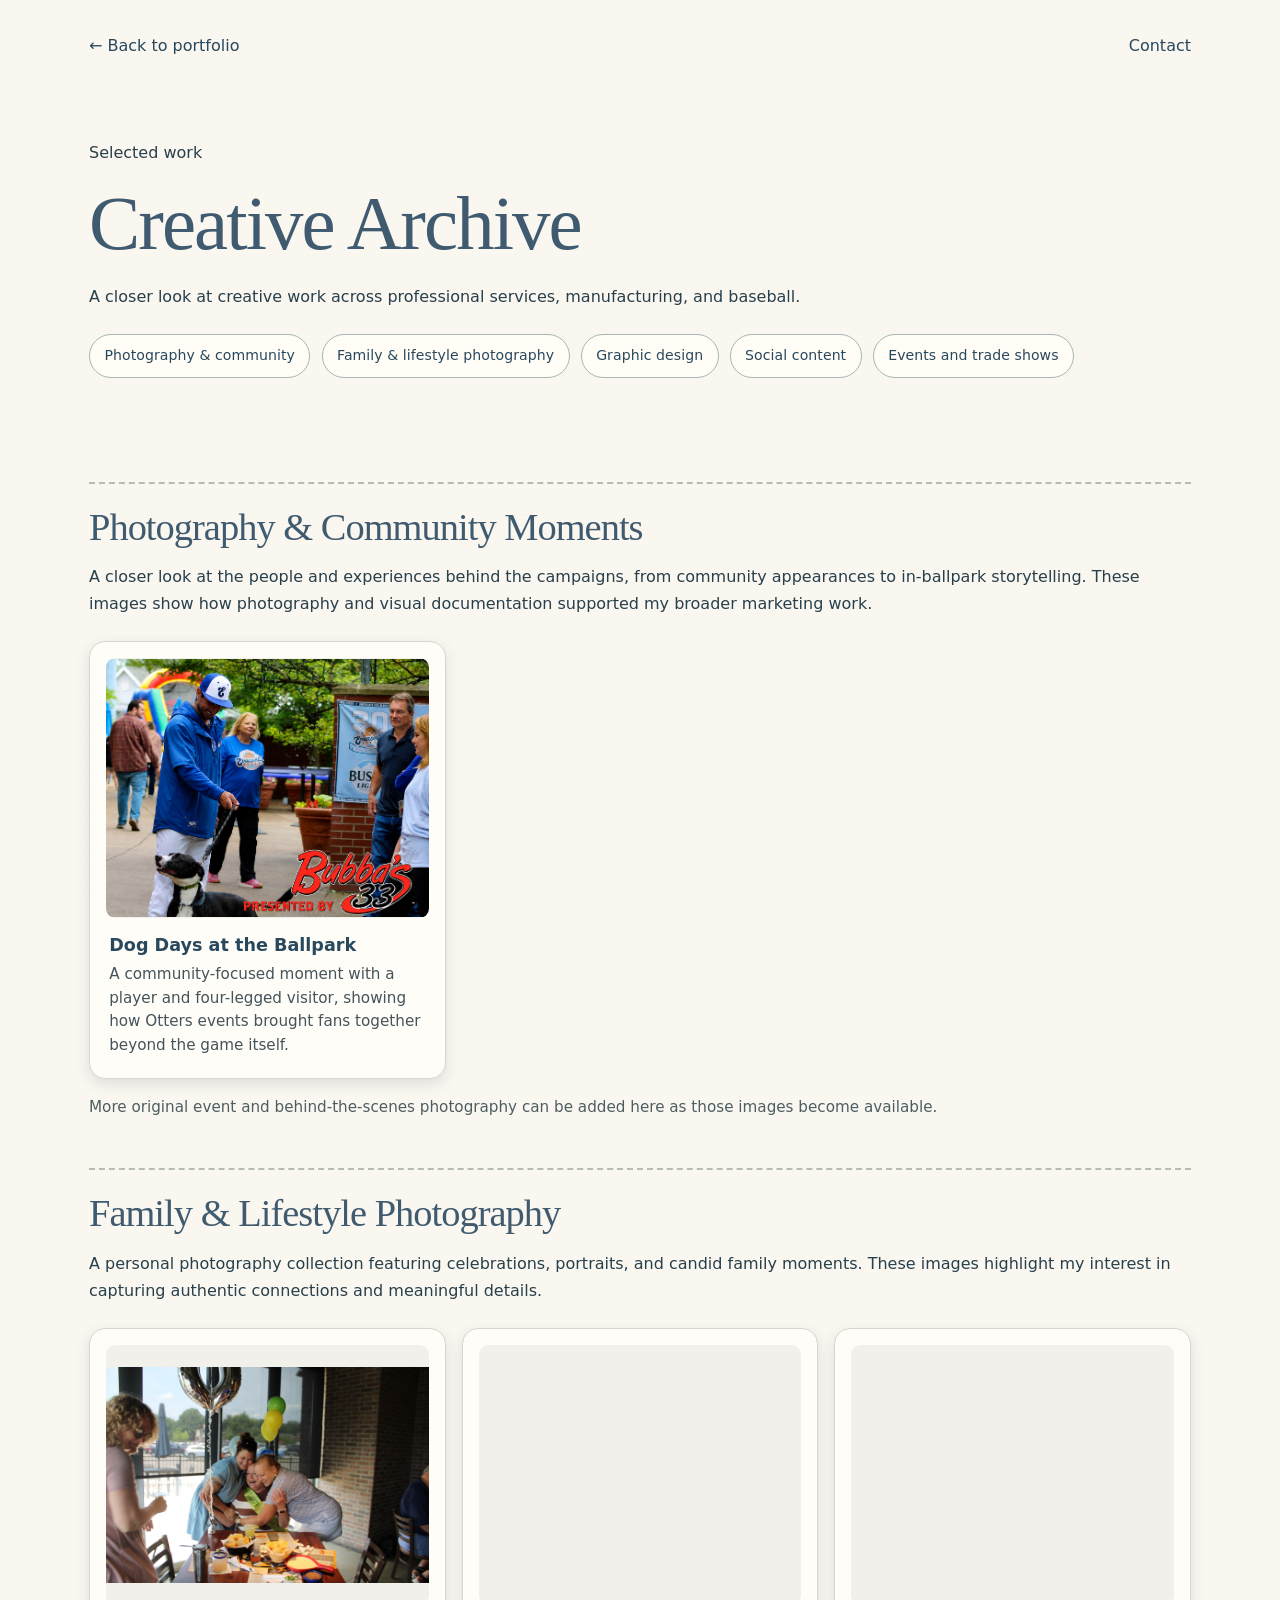
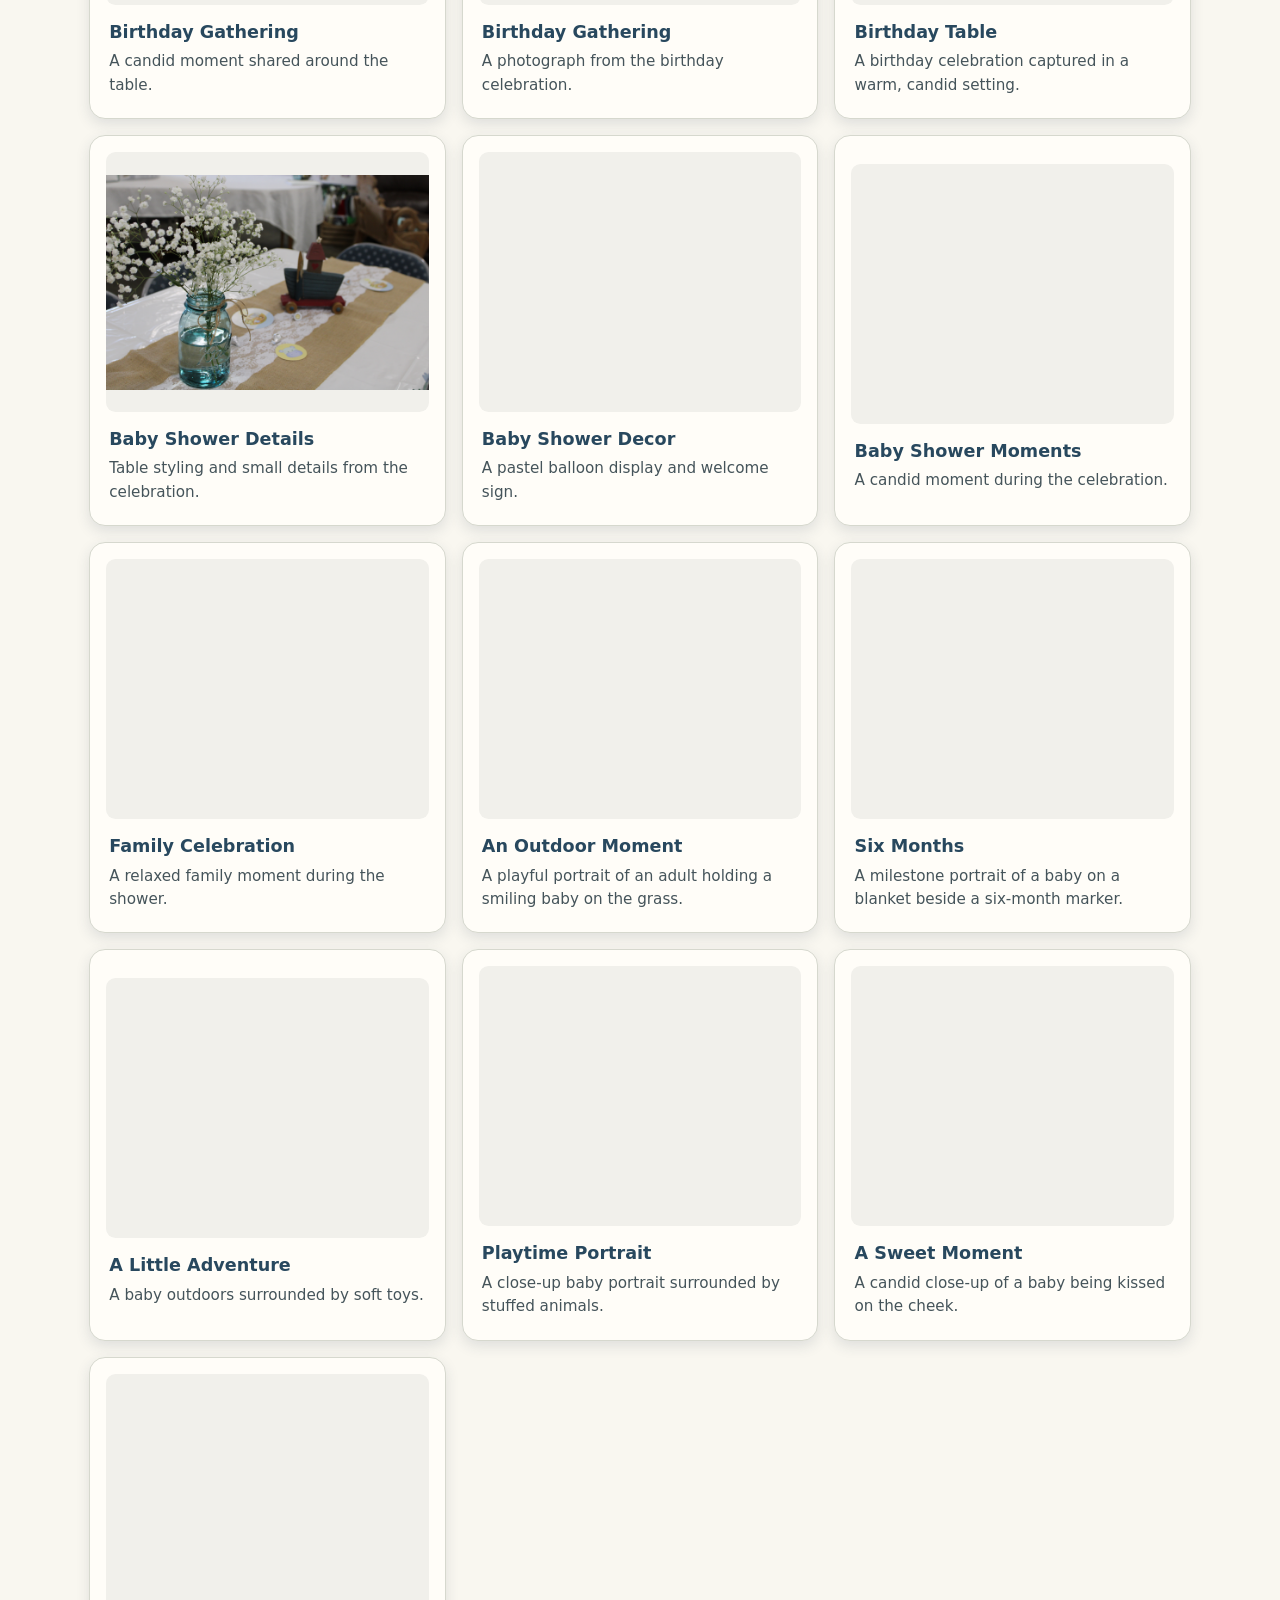
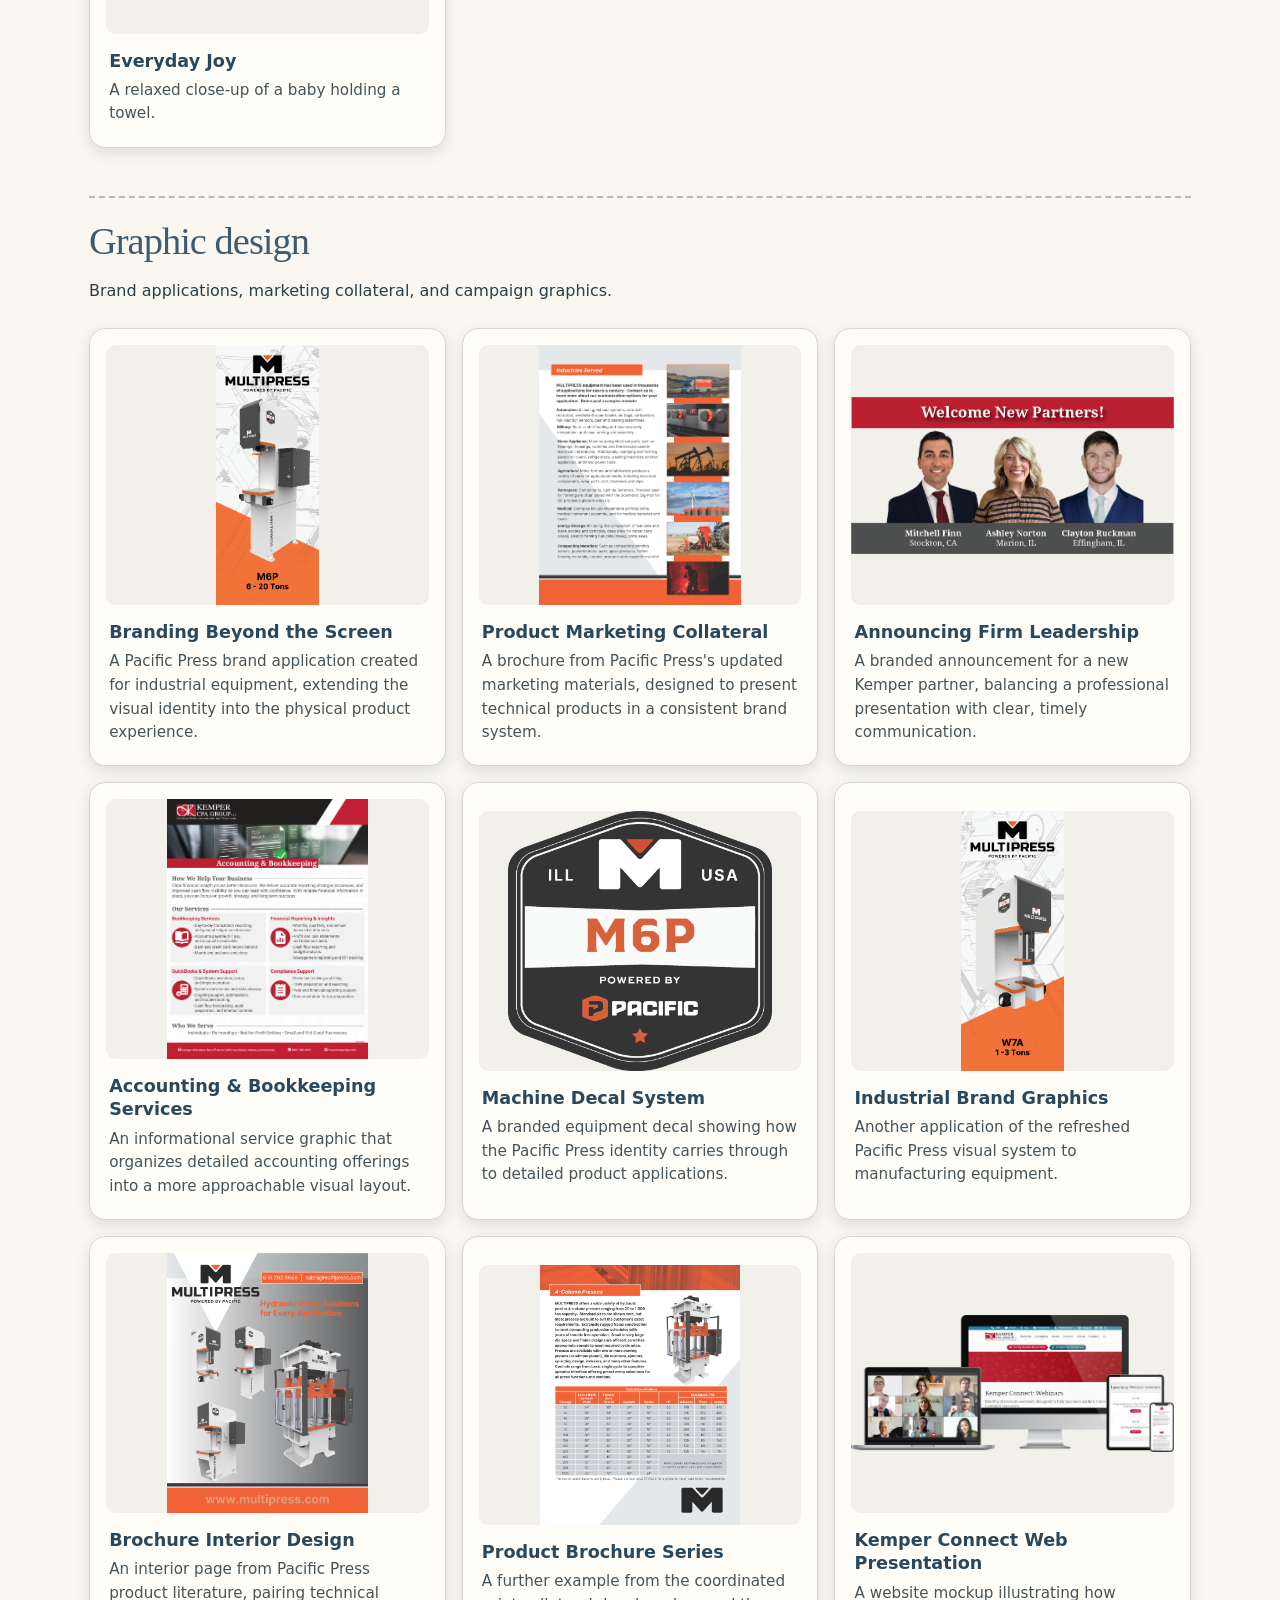
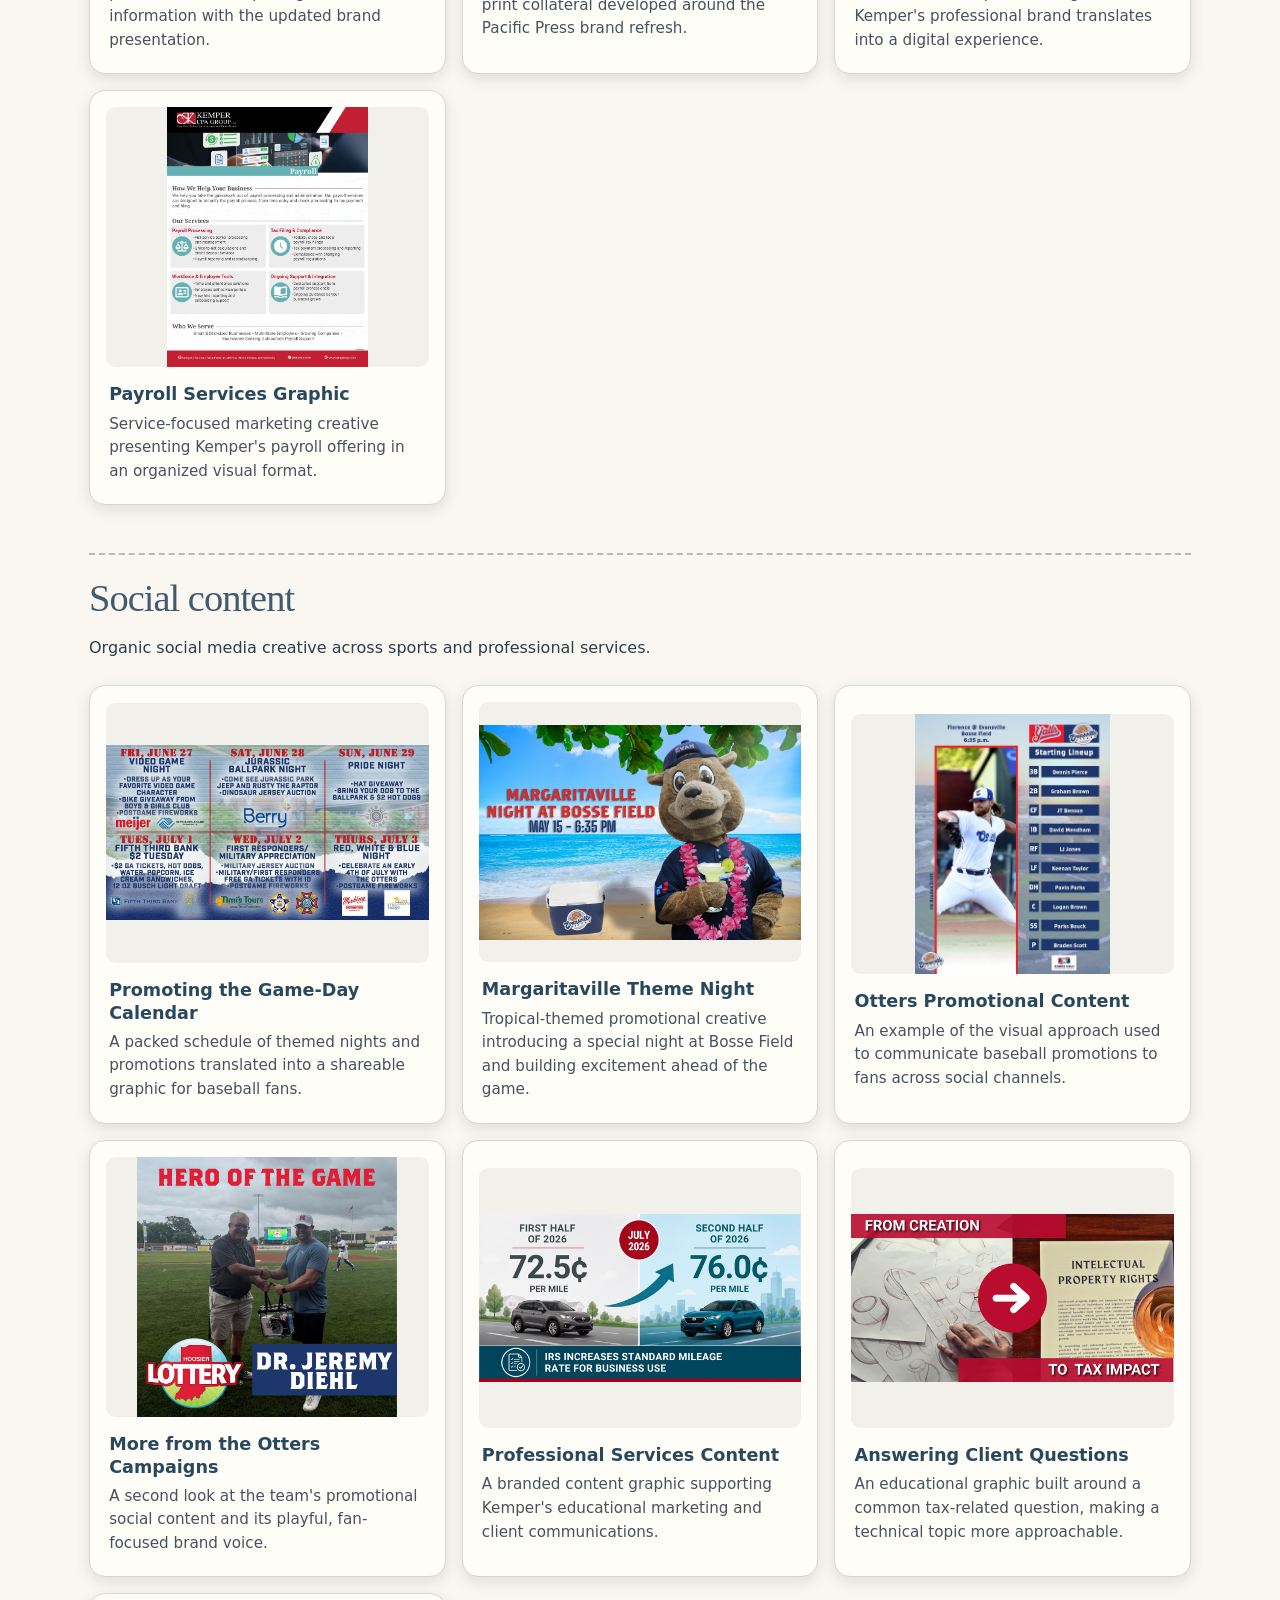
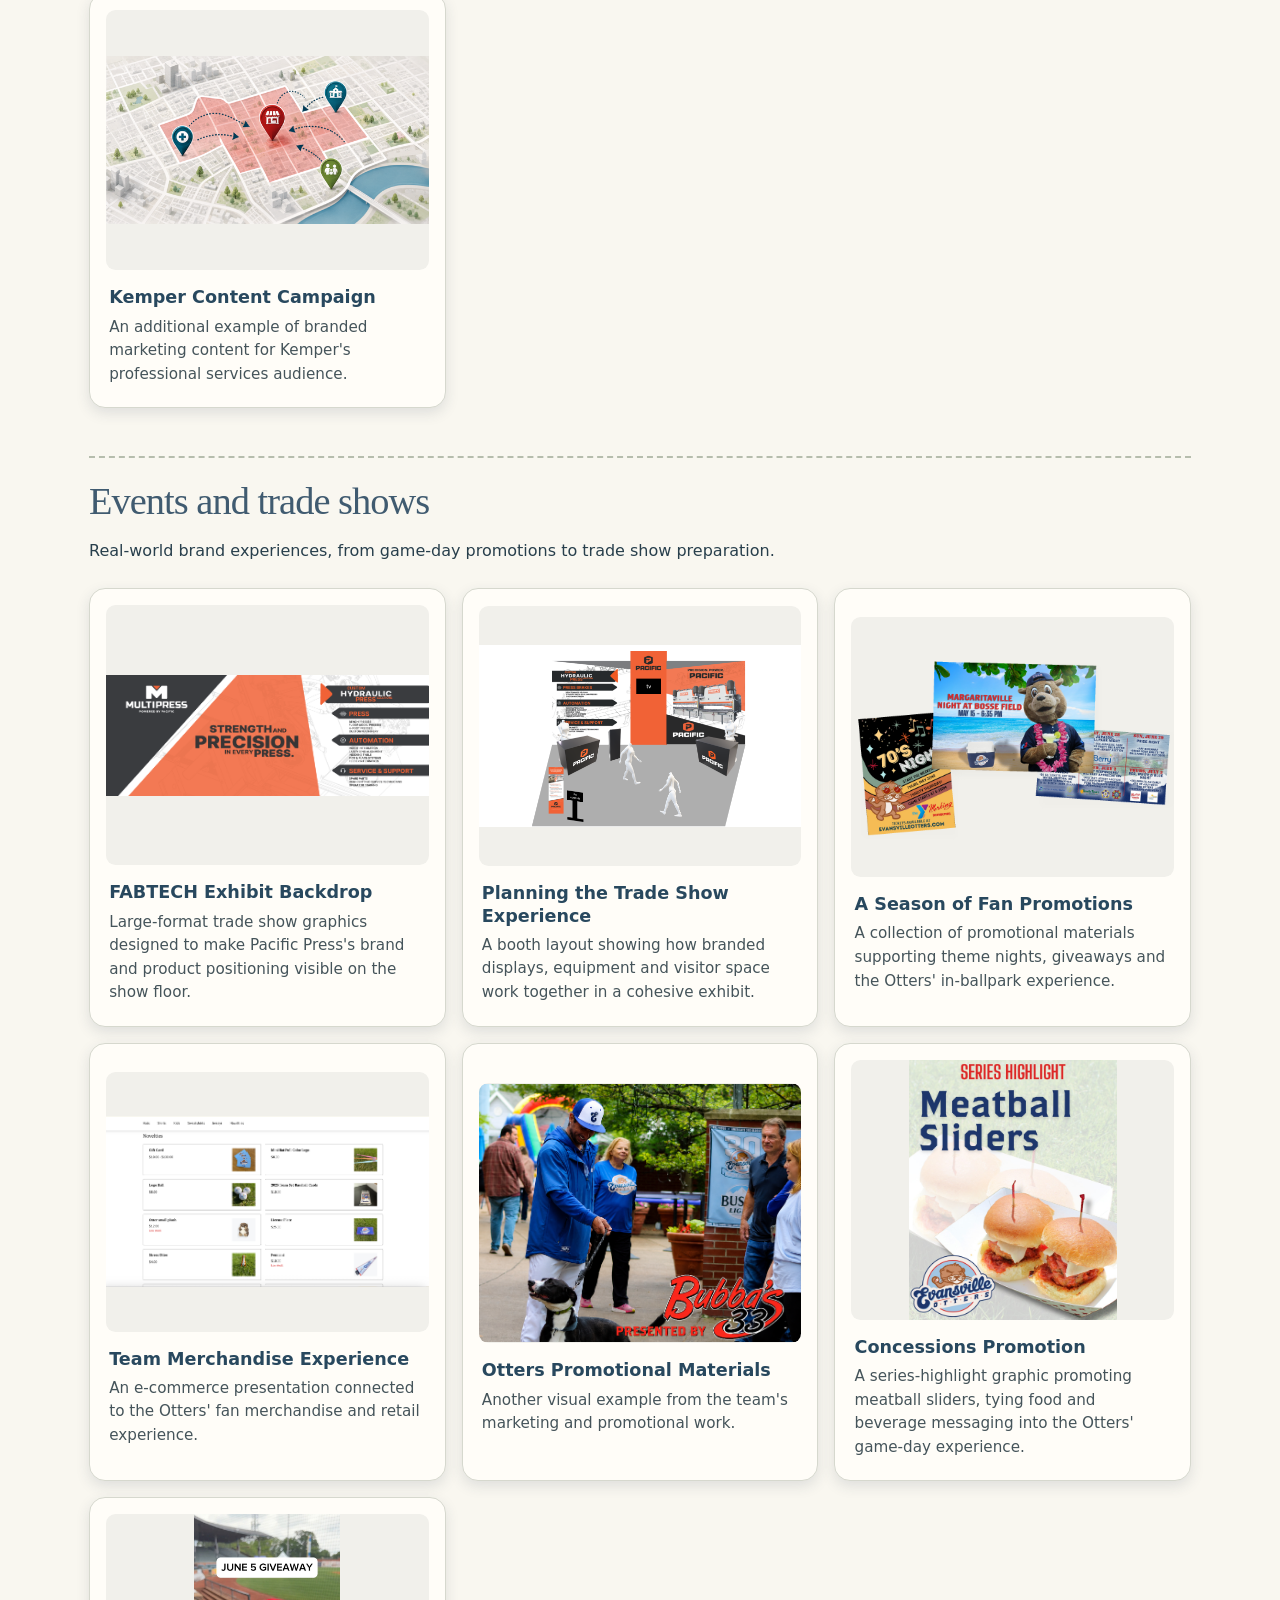
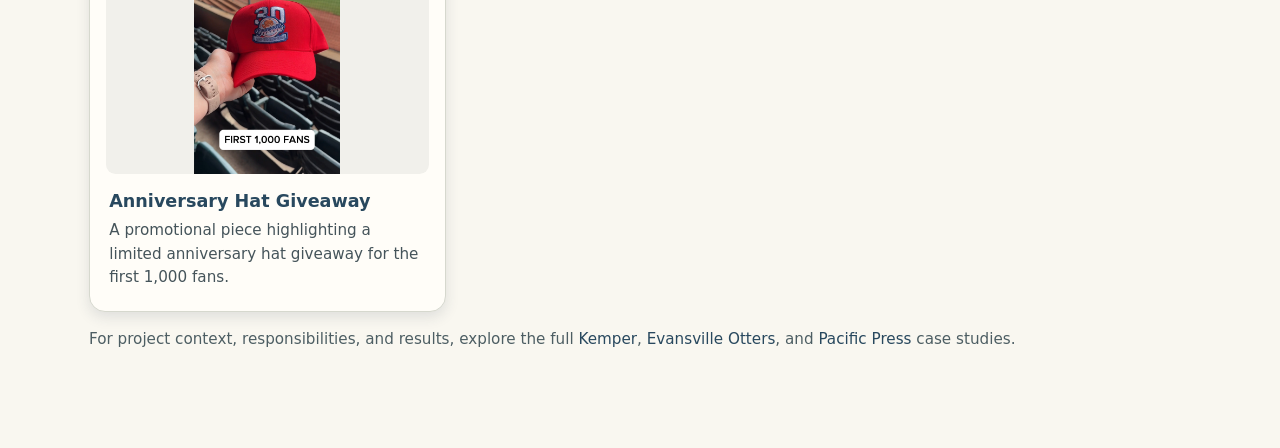
==== creative-archive.html @ 71c77338 "Tailor family gallery captions to visible photo subjects" ====
<!doctype html><html lang="en"><head><meta charset="utf-8"><meta name="viewport" content="width=device-width, initial-scale=1"><title>Creative Archive | Kelsi Raben</title><meta name="description" content="Explore selected photography, graphic design, social media content, and event marketing from Kelsi Raben's portfolio."><meta name="robots" content="index,follow"><link rel="stylesheet" href="styles.css"><link rel="stylesheet" href="quilt-refresh-v3.css"><link rel="stylesheet" href="portfolio-review.css"><style>body{background:#f9f7f0;color:#283f4c}.archive-wrap{max-width:1150px;margin:auto;padding:2rem 1.5rem 5rem}.archive-top{display:flex;justify-content:space-between;align-items:center;gap:1rem;flex-wrap:wrap}.archive-top a,.archive-wrap a{color:#28485e}.archive-intro{padding:4rem 0 2rem}.archive-intro h1{font-size:clamp(2.5rem,6vw,5rem);line-height:1.1}.archive-jump{display:flex;gap:.7rem;flex-wrap:wrap;margin:1.5rem 0}.archive-jump a{padding:.55rem .9rem;border:1px solid #a8b6b4;border-radius:99px;background:#fffdf6}.gallery-section{margin-top:3rem;padding-top:1.5rem;border-top:2px dashed #b6bdad;scroll-margin-top:2rem}.gallery-section h2{font-size:clamp(1.7rem,3vw,2.6rem)}.gallery-grid{display:grid;grid-template-columns:repeat(3,minmax(0,1fr));gap:1rem;margin-top:1.5rem}.gallery-figure{margin:0;padding:.85rem;background:#fff;border:1px solid #d6d8ce;border-radius:1rem;box-shadow:0 5px 14px #243b5320;min-width:0;display:flex;flex-direction:column}.gallery-figure>a{display:block;width:100%;min-width:0}.gallery-figure img{display:block;width:100%;height:260px;object-fit:contain;background:#f1f0eb;border-radius:.6rem}.gallery-figure figcaption{display:block;width:100%;padding:1rem .2rem .3rem;font-size:.95rem;line-height:1.55}.gallery-figure figcaption strong{display:block;font-size:1.1rem;line-height:1.3;margin-bottom:.4rem;color:#28485e}.gallery-figure figcaption span{display:block;color:#45545a}.archive-note{font-size:.95rem;color:#4d5e63}@media(max-width:720px){.gallery-grid{grid-template-columns:1fr}.gallery-figure img{height:auto;max-height:420px}.archive-intro{padding:2.5rem 0 1rem}}</style></head><body><main class="archive-wrap"><div class="archive-top"><a href="index.html#archive">← Back to portfolio</a><a href="index.html#contact">Contact</a></div><header class="archive-intro"><p>Selected work</p><h1>Creative Archive</h1><p>A closer look at creative work across professional services, manufacturing, and baseball.</p><nav class="archive-jump" aria-label="Gallery categories"><a href="#photography">Photography &amp; community</a><a href="#family">Family &amp; lifestyle photography</a><a href="#design">Graphic design</a><a href="#social">Social content</a><a href="#events">Events and trade shows</a></nav></header><section id="photography" class="gallery-section"><h2>Photography &amp; Community Moments</h2><p>A closer look at the people and experiences behind the campaigns, from community appearances to in-ballpark storytelling. These images show how photography and visual documentation supported my broader marketing work.</p><div class="gallery-grid"><figure class="gallery-figure"><a href="assets/otters/55fcd361-c014-4c16-9ee3-3ee65ea74d9e.png" target="_blank" rel="noopener noreferrer" aria-label="Open full image: Dog Days community event"><img src="assets/otters/55fcd361-c014-4c16-9ee3-3ee65ea74d9e.png" alt="Evansville Otters player interacting with a dog during a community event" loading="lazy"></a><figcaption><strong>Dog Days at the Ballpark</strong><span>A community-focused moment with a player and four-legged visitor, showing how Otters events brought fans together beyond the game itself.</span></figcaption></figure></div><p class="archive-note">More original event and behind-the-scenes photography can be added here as those images become available.</p></section><section id="family" class="gallery-section"><h2>Family &amp; Lifestyle Photography</h2><p>A personal photography collection featuring celebrations, portraits, and candid family moments. These images highlight my interest in capturing authentic connections and meaningful details.</p><div class="gallery-grid"><figure class="gallery-figure"><a href="assets/family-photography/IMG_7855.JPG" target="_blank" rel="noopener noreferrer" aria-label="Open full image: Birthday Gathering"><img src="assets/family-photography/IMG_7855.JPG" alt="Birthday Gathering" loading="lazy" decoding="async"></a><figcaption><strong>Birthday Gathering</strong><span>A candid moment shared around the table.</span></figcaption></figure><figure class="gallery-figure"><a href="assets/family-photography/IMG_7890.JPG" target="_blank" rel="noopener noreferrer" aria-label="Open full image: Birthday Gathering"><img src="assets/family-photography/IMG_7890.JPG" alt="Birthday Gathering" loading="lazy" decoding="async"></a><figcaption><strong>Birthday Gathering</strong><span>A photograph from the birthday celebration.</span></figcaption></figure><figure class="gallery-figure"><a href="assets/family-photography/IMG_7902.JPG" target="_blank" rel="noopener noreferrer" aria-label="Open full image: Birthday Table"><img src="assets/family-photography/IMG_7902.JPG" alt="Birthday Table" loading="lazy" decoding="async"></a><figcaption><strong>Birthday Table</strong><span>A birthday celebration captured in a warm, candid setting.</span></figcaption></figure><figure class="gallery-figure"><a href="assets/family-photography/IMG_7445.JPG" target="_blank" rel="noopener noreferrer" aria-label="Open full image: Baby Shower Details"><img src="assets/family-photography/IMG_7445.JPG" alt="Baby Shower Details" loading="lazy" decoding="async"></a><figcaption><strong>Baby Shower Details</strong><span>Table styling and small details from the celebration.</span></figcaption></figure><figure class="gallery-figure"><a href="assets/family-photography/IMG_7452.JPG" target="_blank" rel="noopener noreferrer" aria-label="Open full image: Baby Shower Decor"><img src="assets/family-photography/IMG_7452.JPG" alt="Baby Shower Decor" loading="lazy" decoding="async"></a><figcaption><strong>Baby Shower Decor</strong><span>A pastel balloon display and welcome sign.</span></figcaption></figure><figure class="gallery-figure"><a href="assets/family-photography/IMG_7595.JPG" target="_blank" rel="noopener noreferrer" aria-label="Open full image: Baby Shower Moments"><img src="assets/family-photography/IMG_7595.JPG" alt="Baby Shower Moments" loading="lazy" decoding="async"></a><figcaption><strong>Baby Shower Moments</strong><span>A candid moment during the celebration.</span></figcaption></figure><figure class="gallery-figure"><a href="assets/family-photography/IMG_7606.JPG" target="_blank" rel="noopener noreferrer" aria-label="Open full image: Family Celebration"><img src="assets/family-photography/IMG_7606.JPG" alt="Family Celebration" loading="lazy" decoding="async"></a><figcaption><strong>Family Celebration</strong><span>A relaxed family moment during the shower.</span></figcaption></figure><figure class="gallery-figure"><a href="assets/family-photography/IMG_8005.JPG" target="_blank" rel="noopener noreferrer" aria-label="Open full image: An Outdoor Moment"><img src="assets/family-photography/IMG_8005.JPG" alt="An Outdoor Moment" loading="lazy" decoding="async"></a><figcaption><strong>An Outdoor Moment</strong><span>A playful portrait of an adult holding a smiling baby on the grass.</span></figcaption></figure><figure class="gallery-figure"><a href="assets/family-photography/IMG_8019.JPG" target="_blank" rel="noopener noreferrer" aria-label="Open full image: Six Months"><img src="assets/family-photography/IMG_8019.JPG" alt="Six Months" loading="lazy" decoding="async"></a><figcaption><strong>Six Months</strong><span>A milestone portrait of a baby on a blanket beside a six-month marker.</span></figcaption></figure><figure class="gallery-figure"><a href="assets/family-photography/IMG_8142.JPG" target="_blank" rel="noopener noreferrer" aria-label="Open full image: A Little Adventure"><img src="assets/family-photography/IMG_8142.JPG" alt="A Little Adventure" loading="lazy" decoding="async"></a><figcaption><strong>A Little Adventure</strong><span>A baby outdoors surrounded by soft toys.</span></figcaption></figure><figure class="gallery-figure"><a href="assets/family-photography/IMG_8174.JPG" target="_blank" rel="noopener noreferrer" aria-label="Open full image: Playtime Portrait"><img src="assets/family-photography/IMG_8174.JPG" alt="Playtime Portrait" loading="lazy" decoding="async"></a><figcaption><strong>Playtime Portrait</strong><span>A close-up baby portrait surrounded by stuffed animals.</span></figcaption></figure><figure class="gallery-figure"><a href="assets/family-photography/IMG_8229.JPG" target="_blank" rel="noopener noreferrer" aria-label="Open full image: A Sweet Moment"><img src="assets/family-photography/IMG_8229.JPG" alt="A Sweet Moment" loading="lazy" decoding="async"></a><figcaption><strong>A Sweet Moment</strong><span>A candid close-up of a baby being kissed on the cheek.</span></figcaption></figure><figure class="gallery-figure"><a href="assets/family-photography/IMG_8427.JPG" target="_blank" rel="noopener noreferrer" aria-label="Open full image: Everyday Joy"><img src="assets/family-photography/IMG_8427.JPG" alt="Everyday Joy" loading="lazy" decoding="async"></a><figcaption><strong>Everyday Joy</strong><span>A relaxed close-up of a baby holding a towel.</span></figcaption></figure></div></section><section id="design" class="gallery-section"><h2>Graphic design</h2><p>Brand applications, marketing collateral, and campaign graphics.</p><div class="gallery-grid"><figure class="gallery-figure"><a href="assets/pacific-press/machine-graphics-1.png" target="_blank" rel="noopener noreferrer" aria-label="Open full image: Pacific Press machine branding"><img src="assets/pacific-press/machine-graphics-1.png" alt="Pacific Press machine branding" loading="lazy"></a><figcaption><strong>Branding Beyond the Screen</strong><span>A Pacific Press brand application created for industrial equipment, extending the visual identity into the physical product experience.</span></figcaption></figure><figure class="gallery-figure"><a href="assets/pacific-press/brochure-1.png" target="_blank" rel="noopener noreferrer" aria-label="Open full image: Pacific Press brochure design"><img src="assets/pacific-press/brochure-1.png" alt="Pacific Press brochure design" loading="lazy"></a><figcaption><strong>Product Marketing Collateral</strong><span>A brochure from Pacific Press's updated marketing materials, designed to present technical products in a consistent brand system.</span></figcaption></figure><figure class="gallery-figure"><a href="assets/kemper/New%20Partner%20Graphic%206-2026.png" target="_blank" rel="noopener noreferrer" aria-label="Open full image: Kemper partner announcement graphic"><img src="assets/kemper/New Partner Graphic 6-2026.png" alt="Kemper partner announcement graphic" loading="lazy"></a><figcaption><strong>Announcing Firm Leadership</strong><span>A branded announcement for a new Kemper partner, balancing a professional presentation with clear, timely communication.</span></figcaption></figure><figure class="gallery-figure"><a href="assets/kemper/Accounting%20&%20Bookkeeping%20-%20V001SS0426.png" target="_blank" rel="noopener noreferrer" aria-label="Open full image: Kemper accounting and bookkeeping infographic"><img src="assets/kemper/Accounting &amp; Bookkeeping - V001SS0426.png" alt="Kemper accounting and bookkeeping infographic" loading="lazy"></a><figcaption><strong>Accounting & Bookkeeping Services</strong><span>An informational service graphic that organizes detailed accounting offerings into a more approachable visual layout.</span></figcaption></figure><figure class="gallery-figure"><a href="assets/pacific-press/m6p-decal.png" target="_blank" rel="noopener noreferrer" aria-label="Open full image: Machine Decal System"><img src="assets/pacific-press/m6p-decal.png" alt="Machine Decal System" loading="lazy"></a><figcaption><strong>Machine Decal System</strong><span>A branded equipment decal showing how the Pacific Press identity carries through to detailed product applications.</span></figcaption></figure><figure class="gallery-figure"><a href="assets/pacific-press/machine-graphics-3.png" target="_blank" rel="noopener noreferrer" aria-label="Open full image: Industrial Brand Graphics"><img src="assets/pacific-press/machine-graphics-3.png" alt="Industrial Brand Graphics" loading="lazy"></a><figcaption><strong>Industrial Brand Graphics</strong><span>Another application of the refreshed Pacific Press visual system to manufacturing equipment.</span></figcaption></figure><figure class="gallery-figure"><a href="assets/pacific-press/brochure-3.png" target="_blank" rel="noopener noreferrer" aria-label="Open full image: Brochure Interior Design"><img src="assets/pacific-press/brochure-3.png" alt="Brochure Interior Design" loading="lazy"></a><figcaption><strong>Brochure Interior Design</strong><span>An interior page from Pacific Press product literature, pairing technical information with the updated brand presentation.</span></figcaption></figure><figure class="gallery-figure"><a href="assets/pacific-press/brochure-6.png" target="_blank" rel="noopener noreferrer" aria-label="Open full image: Product Brochure Series"><img src="assets/pacific-press/brochure-6.png" alt="Product Brochure Series" loading="lazy"></a><figcaption><strong>Product Brochure Series</strong><span>A further example from the coordinated print collateral developed around the Pacific Press brand refresh.</span></figcaption></figure><figure class="gallery-figure"><a href="assets/kemper/Kemper%20Connect%20-website-mockup.png" target="_blank" rel="noopener noreferrer" aria-label="Open full image: Kemper Connect Web Presentation"><img src="assets/kemper/Kemper Connect -website-mockup.png" alt="Kemper Connect Web Presentation" loading="lazy"></a><figcaption><strong>Kemper Connect Web Presentation</strong><span>A website mockup illustrating how Kemper's professional brand translates into a digital experience.</span></figcaption></figure><figure class="gallery-figure"><a href="assets/kemper/Payroll%20-%20V006SS0426.png" target="_blank" rel="noopener noreferrer" aria-label="Open full image: Payroll Services Graphic"><img src="assets/kemper/Payroll - V006SS0426.png" alt="Payroll Services Graphic" loading="lazy"></a><figcaption><strong>Payroll Services Graphic</strong><span>Service-focused marketing creative presenting Kemper's payroll offering in an organized visual format.</span></figcaption></figure></div></section><section id="social" class="gallery-section"><h2>Social content</h2><p>Organic social media creative across sports and professional services.</p><div class="gallery-grid"><figure class="gallery-figure"><a href="assets/otters/Evansville%20Otters%20-%20Social%20Post%202.jpg" target="_blank" rel="noopener noreferrer" aria-label="Open full image: Evansville Otters social media post"><img src="assets/otters/Evansville Otters - Social Post 2.jpg" alt="Evansville Otters social media post" loading="lazy"></a><figcaption><strong>Promoting the Game-Day Calendar</strong><span>A packed schedule of themed nights and promotions translated into a shareable graphic for baseball fans.</span></figcaption></figure><figure class="gallery-figure"><a href="assets/otters/Evansville%20Otters%20-%20Social%20Post%205.jpg" target="_blank" rel="noopener noreferrer" aria-label="Open full image: Evansville Otters social media creative"><img src="assets/otters/Evansville Otters - Social Post 5.jpg" alt="Evansville Otters social media creative" loading="lazy"></a><figcaption><strong>Margaritaville Theme Night</strong><span>Tropical-themed promotional creative introducing a special night at Bosse Field and building excitement ahead of the game.</span></figcaption></figure><figure class="gallery-figure"><a href="assets/otters/Evansville%20Otters%20-%20Social%20Post%201.jpg" target="_blank" rel="noopener noreferrer" aria-label="Open full image: Otters Promotional Content"><img src="assets/otters/Evansville Otters - Social Post 1.jpg" alt="Otters Promotional Content" loading="lazy"></a><figcaption><strong>Otters Promotional Content</strong><span>An example of the visual approach used to communicate baseball promotions to fans across social channels.</span></figcaption></figure><figure class="gallery-figure"><a href="assets/otters/Evansville%20Otters%20-%20Social%20Post%203.jpg" target="_blank" rel="noopener noreferrer" aria-label="Open full image: More from the Otters Campaigns"><img src="assets/otters/Evansville Otters - Social Post 3.jpg" alt="More from the Otters Campaigns" loading="lazy"></a><figcaption><strong>More from the Otters Campaigns</strong><span>A second look at the team's promotional social content and its playful, fan-focused brand voice.</span></figcaption></figure><figure class="gallery-figure"><a href="assets/kemper/Blog%207-28-2026.png" target="_blank" rel="noopener noreferrer" aria-label="Open full image: Professional Services Content"><img src="assets/kemper/Blog 7-28-2026.png" alt="Professional Services Content" loading="lazy"></a><figcaption><strong>Professional Services Content</strong><span>A branded content graphic supporting Kemper's educational marketing and client communications.</span></figcaption></figure><figure class="gallery-figure"><a href="assets/kemper/Did%20you%20receive%20a%20letter%20from%20the%20IRS%20(3).png" target="_blank" rel="noopener noreferrer" aria-label="Open full image: Answering Client Questions"><img src="assets/kemper/Did you receive a letter from the IRS (3).png" alt="Answering Client Questions" loading="lazy"></a><figcaption><strong>Answering Client Questions</strong><span>An educational graphic built around a common tax-related question, making a technical topic more approachable.</span></figcaption></figure><figure class="gallery-figure"><a href="assets/kemper/8-11-2026.png" target="_blank" rel="noopener noreferrer" aria-label="Open full image: Kemper Content Campaign"><img src="assets/kemper/8-11-2026.png" alt="Kemper Content Campaign" loading="lazy"></a><figcaption><strong>Kemper Content Campaign</strong><span>An additional example of branded marketing content for Kemper's professional services audience.</span></figcaption></figure></div></section><section id="events" class="gallery-section"><h2>Events and trade shows</h2><p>Real-world brand experiences, from game-day promotions to trade show preparation.</p><div class="gallery-grid"><figure class="gallery-figure"><a href="assets/pacific-press/fabtech-backdrop.png" target="_blank" rel="noopener noreferrer" aria-label="Open full image: Pacific Press FABTECH backdrop"><img src="assets/pacific-press/fabtech-backdrop.png" alt="Pacific Press FABTECH backdrop" loading="lazy"></a><figcaption><strong>FABTECH Exhibit Backdrop</strong><span>Large-format trade show graphics designed to make Pacific Press's brand and product positioning visible on the show floor.</span></figcaption></figure><figure class="gallery-figure"><a href="assets/pacific-press/fabtech-booth-layout.png" target="_blank" rel="noopener noreferrer" aria-label="Open full image: FABTECH booth layout"><img src="assets/pacific-press/fabtech-booth-layout.png" alt="FABTECH booth layout" loading="lazy"></a><figcaption><strong>Planning the Trade Show Experience</strong><span>A booth layout showing how branded displays, equipment and visitor space work together in a cohesive exhibit.</span></figcaption></figure><figure class="gallery-figure"><a href="assets/otters/otters-hero.png" target="_blank" rel="noopener noreferrer" aria-label="Open full image: Evansville Otters event marketing"><img src="assets/otters/otters-hero.png" alt="Evansville Otters event marketing" loading="lazy"></a><figcaption><strong>A Season of Fan Promotions</strong><span>A collection of promotional materials supporting theme nights, giveaways and the Otters' in-ballpark experience.</span></figcaption></figure><figure class="gallery-figure"><a href="assets/otters/Otters%20ECommerce.png" target="_blank" rel="noopener noreferrer" aria-label="Open full image: Team Merchandise Experience"><img src="assets/otters/Otters ECommerce.png" alt="Team Merchandise Experience" loading="lazy"></a><figcaption><strong>Team Merchandise Experience</strong><span>An e-commerce presentation connected to the Otters' fan merchandise and retail experience.</span></figcaption></figure><figure class="gallery-figure"><a href="assets/otters/55fcd361-c014-4c16-9ee3-3ee65ea74d9e.png" target="_blank" rel="noopener noreferrer" aria-label="Open full image: Otters Promotional Materials"><img src="assets/otters/55fcd361-c014-4c16-9ee3-3ee65ea74d9e.png" alt="Otters Promotional Materials" loading="lazy"></a><figcaption><strong>Otters Promotional Materials</strong><span>Another visual example from the team's marketing and promotional work.</span></figcaption></figure><figure class="gallery-figure"><a href="assets/otters/502510157_18500760919060422_8121331711903519054_n.jpg" target="_blank" rel="noopener noreferrer" aria-label="Open full image: Concessions Promotion"><img src="assets/otters/502510157_18500760919060422_8121331711903519054_n.jpg" alt="Concessions Promotion" loading="lazy"></a><figcaption><strong>Concessions Promotion</strong><span>A series-highlight graphic promoting meatball sliders, tying food and beverage messaging into the Otters' game-day experience.</span></figcaption></figure><figure class="gallery-figure"><a href="assets/otters/502410389_18500729896060422_2513679461006669055_n.jpg" target="_blank" rel="noopener noreferrer" aria-label="Open full image: Anniversary Hat Giveaway"><img src="assets/otters/502410389_18500729896060422_2513679461006669055_n.jpg" alt="Anniversary Hat Giveaway" loading="lazy"></a><figcaption><strong>Anniversary Hat Giveaway</strong><span>A promotional piece highlighting a limited anniversary hat giveaway for the first 1,000 fans.</span></figcaption></figure></div></section><p class="archive-note">For project context, responsibilities, and results, explore the full <a href="kemper.html">Kemper</a>, <a href="otters.html">Evansville Otters</a>, and <a href="pacific-press.html">Pacific Press</a> case studies.</p></main></body></html>
---- styles.css ----
:root{
  --navy:#001B2E;
  --slate:#294C60;
  --butter:#F4EF9A;
  --butter-hover:#DCE88B;
  --gray:#ADB6C4;
  --pale-blue:#DCEDFF;
  --ivory:#F8F7F1;
  --white:#FFFFFF;

  --ink:#001B2E;
  --muted:#526B7B;

  --line:rgba(41,76,96,.16);

  --sans:"Inter",system-ui,sans-serif;
  --serif:"Fraunces",Georgia,serif;

  --shadow-soft:
    0 15px 45px rgba(0,27,46,.08);

  --shadow-card:
    0 15px 40px rgba(0,27,46,.09);
}


/* BASE */

*{
  box-sizing:border-box
}

html{
  scroll-behavior:smooth
}

body{
  margin:0;
  background:var(--ivory);
  color:var(--ink);
  font-family:var(--sans);
  font-size:16px;
  line-height:1.7;
  -webkit-font-smoothing:antialiased;
  text-rendering:optimizeLegibility
}

a{
  color:inherit;
  text-decoration:none
}

img{
  max-width:100%
}


/* TYPOGRAPHY */

h1,
h2,
h3,
h4{
  margin:0;
  color:var(--navy);
  font-family:var(--serif);
  font-weight:500;
  letter-spacing:-.025em
}

h1{
  max-width:900px;
  font-size:clamp(3.6rem,5.8vw,6.6rem);
  line-height:.98
}

h2{
  font-size:clamp(2.8rem,4.2vw,4.8rem);
  line-height:1.02
}

h3{
  font-size:clamp(1.9rem,2.5vw,2.6rem);
  line-height:1.08
}

h4{
  font-size:1.35rem;
  line-height:1.15
}

em{
  font-family:var(--serif);
  font-style:italic;
  font-weight:400;
  letter-spacing:-.015em
}

.eyebrow{
  margin:0 0 1.25rem;
  color:var(--slate);
  font-family:var(--sans);
  font-size:.68rem;
  font-weight:600;
  letter-spacing:.18em;
  line-height:1.2;
  text-transform:uppercase
}


/* HEADER */

.site-header{
  height:82px;
  padding:0 5vw;
  display:flex;
  align-items:center;
  justify-content:space-between;
  position:sticky;
  top:0;
  z-index:50;
  color:var(--ivory);
  background:rgba(0,27,46,.98);
  border-bottom:1px solid rgba(248,247,241,.08);
  box-shadow:0 8px 30px rgba(0,27,46,.12)
}

.brand{
  color:var(--ivory);
  font-family:var(--serif);
  font-size:1.8rem;
  font-weight:500;
  letter-spacing:-.025em;
  line-height:1
}

.brand span{
  color:var(--butter)
}

nav{
  display:flex;
  gap:2.4rem;
  font-family:var(--sans);
  font-size:.88rem;
  font-weight:500;
  letter-spacing:.005em
}

nav a{
  position:relative;
  transition:color .25s ease
}

nav a::after{
  content:"";
  position:absolute;
  left:0;
  bottom:-7px;
  width:0;
  height:2px;
  background:var(--butter);
  transition:width .3s ease
}

nav a:hover{
  color:var(--butter)
}

nav a:hover::after{
  width:100%
}

.header-resume{
  color:var(--butter);
  font-family:var(--sans);
  font-size:.88rem;
  font-weight:600
}

.header-resume:hover{
  color:var(--ivory)
}


/* GLOBAL SECTIONS */

.section{
  padding:8rem 7vw;
  position:relative
}

.heading-with-accent{
  display:flex;
  align-items:end;
  gap:2rem
}

.heading-line{
  display:block;
  width:54px;
  height:2px;
  margin-bottom:.7rem;
  background:var(--butter);
  flex:none
}

.heading-line-light{
  margin-top:1.7rem;
  margin-bottom:1.7rem
}


/* HOMEPAGE HERO */

.hero{
  min-height:calc(100vh - 82px);
  display:grid;
  grid-template-columns:
    minmax(0,1.05fr)
    minmax(360px,.72fr);
  align-items:center;
  gap:clamp(4rem,6vw,7rem);
  overflow:hidden;
  background:var(--ivory)
}

.hero-copy{
  position:relative;
  z-index:4;
  max-width:820px
}

.hero h1{
  max-width:800px;
  color:var(--navy);
  font-weight:500
}

.hero h1 em{
  font-weight:400
}

.hero-text{
  max-width:540px;
  margin:2rem 0 2.6rem;
  color:var(--slate);
  font-size:1.05rem;
  line-height:1.75
}


/* HERO ACTIONS */

.hero-actions{
  display:flex;
  align-items:center;
  gap:2.5rem
}

.button{
  display:inline-flex;
  align-items:center;
  justify-content:center;
  gap:1.7rem;
  padding:1rem 1.45rem;
  font-family:var(--sans);
  font-size:.9rem;
  font-weight:600;
  line-height:1;
  transition:
    transform .25s ease,
    background .25s ease,
    box-shadow .25s ease
}

.button-primary{
  background:var(--butter);
  color:var(--navy);
  border-radius:5px;
  box-shadow:0 8px 25px rgba(0,27,46,.08)
}

.button-primary:hover{
  background:var(--butter-hover);
  transform:translateY(-2px);
  box-shadow:0 12px 30px rgba(0,27,46,.12)
}

.secondary-link{
  display:inline-block;
  padding-bottom:.15rem;
  color:var(--slate);
  border-bottom:2px solid var(--slate);
  font-family:var(--sans);
  font-size:.9rem;
  font-weight:600;
  line-height:1.3;
  transition:
    color .25s ease,
    border-color .25s ease
}

.secondary-link:hover{
  color:var(--navy);
  border-color:var(--butter)
}


/* HOMEPAGE HEADSHOT */

.hero-photo-wrap{
  position:relative;
  z-index:3;
  width:100%;
  max-width:510px;
  justify-self:end
}

.hero-photo{
  position:relative;
  z-index:2;
  width:100%;
  aspect-ratio:4 / 5;
  overflow:hidden;
  background:var(--pale-blue);
  box-shadow:0 22px 55px rgba(0,27,46,.11)
}

.hero-photo img{
  display:block;
  width:100%;
  height:100%;
  object-fit:cover;
  object-position:center top;
  transition:transform .5s ease
}

.hero-photo:hover img{
  transform:scale(1.015)
}

.hero-photo-accent{
  position:absolute;
  right:-26px;
  bottom:-26px;
  z-index:1;
  width:46%;
  height:34%;
  background:var(--butter);
  opacity:.72
}


/* HOMEPAGE BOTANICALS */

.hero-botanical{
  position:absolute;
  z-index:1;
  color:var(--navy);
  pointer-events:none
}

.hero-botanical svg{
  display:block;
  width:100%;
  height:auto;
  overflow:visible
}

.hero-botanical path,
.hero-botanical circle,
.hero-botanical ellipse{
  fill:none;
  stroke:currentColor;
  stroke-width:1;
  vector-effect:non-scaling-stroke
}

.hero-botanical-left{
  left:-8%;
  bottom:-18%;
  width:min(560px,40vw);
  opacity:.105;
  transform:rotate(-3deg)
}

.hero-botanical-right{
  right:-7%;
  top:3%;
  width:min(390px,28vw);
  opacity:.07;
  transform:rotate(6deg)
}


/* WORK */

.work-section{
  background:#FCFBF7;
  border-top:1px solid var(--line)
}

.section-intro{
  display:grid;
  grid-template-columns:
    minmax(0,1.2fr)
    minmax(300px,.8fr);
  gap:5rem;
  margin-bottom:4rem
}

.section-intro > p{
  max-width:420px;
  align-self:end;
  margin:0;
  color:var(--muted);
  font-size:.98rem;
  line-height:1.7
}

.project-grid{
  display:grid;
  grid-template-columns:repeat(3,1fr);
  gap:1.3rem
}


/* PROJECT CARDS */

.project-card{
  min-height:500px;
  padding:2rem;
  display:flex;
  flex-direction:column;
  justify-content:flex-end;
  position:relative;
  overflow:hidden;
  border-radius:7px;
  box-shadow:var(--shadow-card);
  transition:
    transform .3s ease,
    box-shadow .3s ease
}

.project-card:hover{
  transform:translateY(-7px);
  box-shadow:0 25px 55px rgba(0,27,46,.14)
}

.project-card::before{
  content:"";
  position:absolute;
  inset:0;
  background:
    radial-gradient(
      circle at 80% 15%,
      rgba(255,255,255,.2),
      transparent 40%
    );
  pointer-events:none
}

.project-card:nth-child(1){
  background:var(--navy);
  color:var(--ivory)
}

.project-card:nth-child(2){
  background:var(--pale-blue);
  color:var(--navy)
}

.project-card:nth-child(3){
  background:var(--slate);
  color:var(--white)
}

.project-number{
  position:absolute;
  top:1.8rem;
  left:2rem;
  font-size:.7rem;
  font-weight:600;
  opacity:.7
}

.project-arrow{
  position:absolute;
  top:1.5rem;
  right:1.8rem;
  color:var(--butter);
  font-size:1.4rem
}

.project-kicker{
  margin-bottom:.75rem;
  font-family:var(--sans);
  font-size:.64rem;
  font-weight:600;
  letter-spacing:.14em;
  line-height:1.2;
  text-transform:uppercase;
  opacity:.78
}

.project-card h3{
  max-width:340px;
  margin-bottom:1rem;
  color:inherit;
  font-family:var(--serif);
  font-size:clamp(1.9rem,2.4vw,2.55rem);
  font-weight:500;
  letter-spacing:-.02em;
  line-height:1.05
}

.project-card p{
  max-width:330px;
  margin:0;
  font-size:.9rem;
  line-height:1.65;
  opacity:.78
}


/* ABOUT */

.about-section{
  display:grid;
  grid-template-columns:.9fr 1fr .9fr;
  gap:5vw;
  align-items:center;
  background:var(--pale-blue)
}

.about-heading h2{
  max-width:520px;
  font-size:clamp(2.7rem,3.8vw,4.3rem)
}

.about-heading .heading-line{
  margin-top:1.7rem
}

.about-copy{
  color:var(--slate)
}

.about-copy p{
  margin-top:0;
  margin-bottom:1.4rem
}

.about-lede{
  color:var(--navy);
  font-size:1.08rem;
  line-height:1.75
}

.about-principles{
  padding-left:3rem;
  display:grid;
  gap:2rem;
  border-left:1px solid rgba(41,76,96,.18)
}

.principle{
  display:grid;
  grid-template-columns:46px 1fr;
  gap:1rem
}

.principle-icon{
  width:40px;
  height:40px;
  display:grid;
  place-content:center;
  border:1px solid var(--slate);
  border-radius:50%;
  color:var(--slate);
  font-size:1.15rem
}

.principle strong{
  display:block;
  margin-bottom:.35rem;
  color:var(--navy);
  font-size:.86rem;
  font-weight:600;
  letter-spacing:-.01em
}

.principle p{
  margin:0;
  color:var(--slate);
  font-size:.78rem;
  line-height:1.55
}


/* ARCHIVE */

.archive-section{
  background:var(--ivory)
}

.archive-heading{
  display:grid;
  grid-template-columns:1.2fr .8fr;
  gap:5rem;
  margin-bottom:3.5rem
}

.archive-heading > p{
  max-width:420px;
  align-self:end;
  margin:0;
  color:var(--muted);
  font-size:.98rem;
  line-height:1.7
}

.archive-grid{
  display:grid;
  grid-template-columns:repeat(4,1fr);
  gap:1rem
}

.archive-card{
  min-height:260px;
  overflow:hidden;
  background:var(--white);
  border:1px solid var(--line);
  box-shadow:0 8px 25px rgba(0,27,46,.04)
}

.archive-visual{
  height:135px;
  display:grid;
  place-content:center;
  color:var(--slate);
  font-family:var(--serif);
  font-size:2rem
}

.archive-content{
  padding:1.2rem
}

.archive-content span{
  display:block;
  margin-bottom:.45rem;
  color:var(--slate);
  font-family:var(--sans);
  font-size:.6rem;
  font-weight:600;
  letter-spacing:.12em;
  text-transform:uppercase
}

.archive-content strong{
  display:block;
  color:var(--navy);
  font-family:var(--serif);
  font-size:1.25rem;
  font-weight:500;
  letter-spacing:-.015em;
  line-height:1.15
}

.archive-photography .archive-visual{
  background:linear-gradient(145deg,#EFE9DA,#F9F6EE)
}

.archive-design .archive-visual{
  background:var(--pale-blue)
}

.archive-social .archive-visual{
  background:#ECEAE2
}

.archive-events{
  background:var(--navy);
  border-color:var(--navy)
}

.archive-events .archive-visual{
  background:linear-gradient(145deg,var(--navy),var(--slate));
  color:var(--butter)
}

.archive-events .archive-content span{
  color:var(--butter)
}

.archive-events .archive-content strong{
  color:var(--ivory)
}


/* CONTACT */

.contact-section{
  display:grid;
  grid-template-columns:.9fr 1.1fr;
  gap:7vw;
  align-items:center;
  background:var(--navy);
  color:var(--ivory)
}

.contact-section .eyebrow{
  color:var(--butter)
}

.contact-intro h2{
  max-width:600px;
  color:var(--ivory);
  font-size:clamp(2.9rem,4.2vw,4.8rem);
  font-weight:500
}

.contact-intro h2 em{
  color:var(--ivory)
}

.contact-intro p:last-child{
  max-width:500px;
  color:var(--gray);
  font-size:.98rem;
  line-height:1.7
}

.contact-details{
  display:grid;
  grid-template-columns:1.25fr .75fr;
  gap:3rem;
  align-items:center
}

.contact-email-block{
  text-align:center
}

.contact-icon{
  width:60px;
  height:60px;
  margin:0 auto 1rem;
  display:grid;
  place-content:center;
  border:1px solid rgba(244,239,154,.65);
  border-radius:50%;
  color:var(--butter);
  font-family:var(--sans);
  font-size:1.1rem;
  font-weight:500
}

.contact-email{
  display:inline-block;
  color:var(--ivory);
  font-family:var(--serif);
  font-size:clamp(1.3rem,1.8vw,2rem);
  font-weight:500;
  letter-spacing:-.015em;
  line-height:1.15;
  transition:color .25s ease
}

.contact-email:hover{
  color:var(--butter)
}

.contact-links{
  padding-left:2.5rem;
  display:grid;
  grid-template-columns:1fr 1fr;
  gap:2rem;
  border-left:1px solid rgba(248,247,241,.18)
}

.contact-links a{
  color:var(--ivory);
  text-align:center
}

.contact-links strong{
  display:inline-block;
  padding-bottom:.25rem;
  border-bottom:2px solid var(--butter);
  font-family:var(--sans);
  font-size:.82rem;
  font-weight:600;
  letter-spacing:.01em
}

.contact-links a:hover strong{
  color:var(--butter)
}


/* FOOTER */

footer{
  min-height:78px;
  padding:1.5rem 7vw;
  display:flex;
  align-items:center;
  gap:2rem;
  background:var(--navy);
  color:var(--gray);
  border-top:1px solid rgba(248,247,241,.12);
  font-family:var(--sans);
  font-size:.72rem;
  letter-spacing:.01em
}

.footer-brand{
  margin-right:auto;
  color:var(--ivory);
  font-family:var(--serif);
  font-size:1.7rem;
  font-weight:500;
  letter-spacing:-.025em
}

.footer-brand span{
  color:var(--butter)
}


/* CASE STUDIES */

.case-study{
  overflow:hidden
}


/* SHARED CASE HERO */

.case-hero{
  width:min(1600px,100%);
  margin:auto;
  padding:7rem 7vw 6rem;
  display:grid;
  grid-template-columns:
    minmax(0,.92fr)
    minmax(500px,1.08fr);
  gap:clamp(3rem,5vw,6rem);
  align-items:center;
  background:var(--ivory)
}

.case-hero-copy{
  position:relative;
  z-index:2
}

.case-hero-copy h1{
  max-width:680px;
  font-size:clamp(3rem,4.6vw,5.25rem);
  line-height:.98
}

.back-link{
  display:inline-block;
  margin-bottom:3rem;
  color:var(--slate);
  font-size:.88rem;
  font-weight:600
}

.back-link:hover{
  color:var(--navy)
}

.case-lede{
  max-width:620px;
  margin:2rem 0 3rem;
  color:var(--muted);
  font-size:1.12rem;
  line-height:1.75
}

.case-meta{
  display:grid;
  grid-template-columns:repeat(3,1fr);
  gap:1.5rem;
  padding-top:1.5rem;
  border-top:1px solid var(--line)
}

.case-meta span{
  display:block;
  margin-bottom:.5rem;
  color:var(--muted);
  font-size:.62rem;
  font-weight:600;
  letter-spacing:.14em;
  text-transform:uppercase
}

.case-meta strong{
  display:block;
  font-size:.88rem;
  font-weight:600;
  line-height:1.45
}


/* SHARED CASE HERO ART */

.case-hero-visual{
  position:relative;
  min-width:0;
  padding:0;
  background:transparent;
  transform:none;
  box-shadow:none
}

.case-hero-visual img{
  position:relative;
  z-index:2;
  display:block;
  max-width:none
}


/* PACIFIC PRESS HERO */

.pacific-hero-visual{
  width:108%;
  margin-left:-2%;
  padding:0 2rem 2rem 0
}

.pacific-hero-visual::before{
  content:"";
  position:absolute;
  right:-1%;
  bottom:-1%;
  z-index:0;
  width:92%;
  height:86%;
  background:var(--pale-blue);
  transform:rotate(-3deg)
}

.pacific-hero-visual img{
  position:relative;
  z-index:2;
  width:100%;
  max-width:100%;
  margin:0;
  transform:rotate(.6deg);
  box-shadow:0 25px 65px rgba(0,27,46,.12)
}


/* KEMPER HERO */

.kemper-hero-visual{
  width:118%;
  margin-left:-7%
}

.kemper-hero-visual::before{
  content:"";
  position:absolute;
  right:-1%;
  bottom:4%;
  z-index:0;
  width:86%;
  height:72%;
  background:var(--butter);
  transform:rotate(-5deg)
}

.kemper-hero-visual img{
  width:124%;
  margin-left:-11%
}


/* OTTERS HERO */

.otters-hero-visual{
  width:92%;
  max-width:680px;
  margin:0 auto;
  justify-self:center
}

.otters-hero-visual::before{
  content:"";
  position:absolute;
  left:8%;
  bottom:5%;
  z-index:0;
  width:88%;
  height:72%;
  background:var(--pale-blue);
  transform:rotate(3deg)
}

.otters-hero-visual img{
  width:100%;
  max-width:100%;
  margin:0
}


/* CASE STUDY CONTENT */

.case-section{
  max-width:1460px;
  margin:auto;
  padding:5.75rem 8vw;
  display:grid;
  grid-template-columns:
    minmax(150px,.22fr)
    minmax(0,1fr);
  gap:clamp(3rem,6vw,7rem);
  align-items:start
}

.case-label{
  padding-top:.6rem;
  color:var(--slate);
  font-size:.68rem;
  font-weight:600;
  letter-spacing:.16em;
  line-height:1.45;
  text-transform:uppercase
}

.case-copy{
  max-width:980px
}

.case-copy h2{
  max-width:760px;
  margin-bottom:1.75rem;
  font-size:clamp(2.4rem,3.8vw,4.15rem);
  line-height:1.02
}

.case-copy p{
  max-width:820px;
  margin:0 0 1.25rem;
  color:var(--muted);
  font-size:1.02rem;
  line-height:1.72
}

.case-copy p:last-child{
  margin-bottom:0
}

.role-list{
  display:flex;
  flex-wrap:wrap;
  gap:.7rem;
  margin-top:1.75rem
}

.role-list span{
  padding:.62rem .82rem;
  background:var(--pale-blue);
  color:var(--navy);
  font-size:.75rem;
  font-weight:600
}


/* FULL BLEED CASE SECTION */

.full-bleed-section{
  display:block;
  max-width:none;
  padding:5.75rem 8vw;
  background:var(--pale-blue)
}

.split-image{
  width:min(1160px,100%);
  margin:auto;
  display:grid;
  grid-template-columns:1fr 1fr;
  gap:clamp(1.5rem,3vw,2.5rem);
  align-items:center
}

.split-image img{
  width:100%;
  height:480px;
  padding:1.35rem;
  background:var(--white);
  object-fit:contain;
  box-shadow:0 10px 30px rgba(0,27,46,.08)
}

.caption-row{
  width:min(1160px,100%);
  margin:1rem auto 0;
  display:grid;
  grid-template-columns:1fr 1fr;
  gap:clamp(1.5rem,3vw,2.5rem);
  color:var(--muted);
  font-size:.62rem;
  font-weight:600;
  letter-spacing:.14em;
  text-transform:uppercase
}


/* OTTERS COMMUNITY FEATURE */

.community-feature-image{
  width:min(980px,100%);
  margin:auto
}

.community-feature-image img{
  display:block;
  width:100%;
  max-height:620px;
  object-fit:cover;
  background:var(--white);
  padding:1.35rem;
  box-shadow:0 10px 30px rgba(0,27,46,.08)
}

.community-feature-caption{
  width:min(980px,100%);
  margin:1rem auto 0;
  color:var(--muted);
  font-size:.62rem;
  font-weight:600;
  letter-spacing:.14em;
  text-transform:uppercase
}


/* DARK CASE GALLERY */

.gallery-dark{
  max-width:none;
  padding:6.5rem 8vw;
  background:var(--navy);
  color:var(--white)
}

.gallery-heading{
  max-width:1240px;
  margin:0 auto 3rem
}

.gallery-heading h2{
  max-width:900px;
  color:var(--ivory);
  font-size:clamp(2.5rem,4vw,4.3rem)
}

.gallery-heading .eyebrow{
  color:var(--gray)
}

.gallery-grid{
  max-width:1240px;
  margin:auto;
  display:grid;
  gap:1.35rem
}

.gallery-grid.three{
  grid-template-columns:repeat(3,1fr)
}

.gallery-grid figure{
  min-height:310px;
  margin:0;
  padding:1rem;
  display:flex;
  align-items:center;
  justify-content:center;
  background:var(--white)
}

.gallery-grid img{
  display:block;
  width:100%;
  max-height:440px;
  object-fit:contain
}


/* PACIFIC PRESS DETAILS */

.fabtech-section{
  display:block
}

.fabtech-images{
  max-width:1180px;
  margin:3.5rem auto 0;
  display:grid;
  grid-template-columns:1.1fr .9fr;
  gap:1.5rem;
  align-items:center
}

.fabtech-images img{
  width:100%;
  display:block;
  padding:1rem;
  background:var(--pale-blue)
}

.brochure-grid{
  grid-column:2;
  max-width:900px;
  display:grid;
  grid-template-columns:repeat(3,1fr);
  gap:1rem;
  margin-top:-1rem
}

.brochure-grid img{
  width:100%;
  display:block;
  padding:.5rem;
  background:var(--pale-blue)
}


/* CASE RESULTS */

.case-results{
  padding:6.25rem 8vw;
  background:var(--butter)
}

.case-results > *{
  max-width:1240px;
  margin-left:auto;
  margin-right:auto
}

.case-results h2{
  max-width:820px;
  margin-top:1rem;
  font-size:clamp(2.6rem,4vw,4.6rem);
  line-height:1.02
}

.result-grid{
  display:grid;
  grid-template-columns:repeat(3,1fr);
  gap:2rem;
  margin-top:3.5rem
}

.result-grid div{
  padding-top:1.1rem;
  border-top:1px solid rgba(0,27,46,.2)
}

.result-grid strong{
  display:block;
  margin-bottom:.45rem;
  font-family:var(--serif);
  font-size:1.35rem;
  font-weight:500
}

.result-grid span{
  display:block;
  max-width:300px;
  color:rgba(0,27,46,.7);
  font-size:.88rem;
  line-height:1.6
}


/* NEXT PROJECT */

.case-next{
  padding:4.5rem 8vw;
  background:var(--ivory)
}

.case-next a{
  max-width:1240px;
  margin:auto;
  display:flex;
  align-items:end;
  justify-content:space-between
}

.case-next span{
  font-size:.66rem;
  font-weight:600;
  letter-spacing:.14em;
  text-transform:uppercase
}

.case-next strong{
  font-family:var(--serif);
  font-size:clamp(1.8rem,3vw,3rem);
  font-weight:500;
  letter-spacing:-.02em
}


/* RESPONSIVE */

@media(max-width:1050px){

  .about-section{
    grid-template-columns:1fr 1fr
  }

  .about-principles{
    grid-column:1 / -1;
    padding-left:0;
    padding-top:2.5rem;
    grid-template-columns:repeat(3,1fr);
    border-left:0;
    border-top:1px solid rgba(41,76,96,.18)
  }

  .case-hero{
    grid-template-columns:
      minmax(0,.95fr)
      minmax(430px,1.05fr);
    gap:3rem
  }

  .case-hero-copy h1{
    font-size:clamp(3rem,5vw,4.5rem)
  }

  .case-section{
    grid-template-columns:
      minmax(130px,.2fr)
      minmax(0,1fr);
    gap:4rem
  }

  .pacific-hero-visual{
    width:105%;
    padding-right:1.5rem;
    padding-bottom:1.5rem
  }

  .otters-hero-visual{
    width:88%;
    max-width:600px
  }

}


@media(max-width:900px){

  nav{
    display:none
  }

  .hero{
    grid-template-columns:1fr;
    padding-top:5rem;
    gap:4rem
  }

  .hero-copy{
    max-width:760px
  }

  .hero-photo-wrap{
    width:min(520px,82vw);
    justify-self:start
  }

  .hero-botanical-left{
    left:-24%;
    bottom:14%;
    width:70vw;
    opacity:.08
  }

  .hero-botanical-right{
    right:-20%;
    top:43%;
    width:52vw;
    opacity:.05
  }

  .section-intro,
  .archive-heading,
  .about-section,
  .contact-section{
    grid-template-columns:1fr
  }

  .project-grid{
    grid-template-columns:1fr
  }

  .project-card{
    min-height:430px
  }

  .archive-grid{
    grid-template-columns:1fr 1fr
  }

  .contact-details{
    grid-template-columns:1fr
  }

  .contact-links{
    padding-left:0;
    padding-top:2.5rem;
    border-left:0;
    border-top:1px solid rgba(248,247,241,.18)
  }

  .case-hero{
    grid-template-columns:1fr;
    padding-top:5rem;
    gap:4rem
  }

  .case-hero-copy{
    max-width:760px
  }

  .case-hero-copy h1{
    max-width:720px;
    font-size:clamp(3.2rem,8vw,5rem)
  }

  .case-hero-visual{
    justify-self:center
  }

  .pacific-hero-visual{
    width:min(720px,95%);
    margin:0 auto;
    padding-right:1.5rem;
    padding-bottom:1.5rem
  }

  .pacific-hero-visual::before{
    width:92%;
    height:84%;
    right:0;
    bottom:0
  }

  .kemper-hero-visual{
    width:min(780px,100%);
    margin:0 auto
  }

  .kemper-hero-visual img{
    width:112%;
    margin-left:-6%
  }

  .kemper-hero-visual::before{
    width:84%;
    height:70%;
    right:1%;
    bottom:5%
  }

  .otters-hero-visual{
    width:min(620px,88%);
    margin:0 auto
  }

  .case-meta{
    grid-template-columns:1fr
  }

  .case-section{
    grid-template-columns:1fr;
    gap:1.4rem;
    padding-top:4.75rem;
    padding-bottom:4.75rem
  }

  .case-label{
    padding-top:0
  }

  .case-copy{
    max-width:760px
  }

  .case-copy h2{
    max-width:720px
  }

  .full-bleed-section{
    padding-top:4.75rem;
    padding-bottom:4.75rem
  }

  .split-image,
  .caption-row{
    grid-template-columns:1fr
  }

  .split-image img{
    height:auto;
    min-height:360px
  }

  .caption-row{
    gap:.5rem
  }

  .gallery-grid.three,
  .fabtech-images,
  .result-grid{
    grid-template-columns:1fr
  }

  .gallery-grid figure{
    min-height:280px
  }

  .brochure-grid{
    grid-column:auto;
    margin-top:0
  }

  .case-next a{
    flex-direction:column;
    align-items:flex-start;
    gap:1rem
  }

}


@media(max-width:650px){

  .section{
    padding:6rem 6vw
  }

  .site-header{
    padding:0 6vw
  }

  .header-resume{
    display:none
  }

  h1{
    font-size:clamp(3rem,13vw,4.4rem)
  }

  h2{
    font-size:clamp(2.5rem,11vw,3.8rem)
  }

  .hero h1 br{
    display:none
  }

  .hero{
    gap:3rem
  }

  .hero-actions{
    align-items:flex-start;
    flex-direction:column;
    gap:1.5rem
  }

  .hero-photo-wrap{
    width:calc(100% - 20px);
    max-width:430px
  }

  .hero-photo-accent{
    right:-16px;
    bottom:-16px
  }

  .hero-botanical-left{
    left:-47%;
    bottom:19%;
    width:115vw;
    opacity:.07
  }

  .hero-botanical-right{
    display:none
  }

  .about-principles{
    grid-template-columns:1fr
  }

  .archive-grid{
    grid-template-columns:1fr
  }

  .heading-with-accent{
    display:block
  }

  .heading-line{
    margin-top:1.2rem
  }

  .contact-links{
    grid-template-columns:1fr 1fr
  }

  footer{
    padding:2rem 6vw;
    flex-direction:column;
    align-items:flex-start;
    gap:.7rem
  }

  .footer-brand{
    margin-right:0
  }

  .case-hero,
  .case-section,
  .gallery-dark,
  .case-results,
  .case-next{
    padding-left:6vw;
    padding-right:6vw
  }

  .case-hero-copy h1{
    font-size:clamp(2.9rem,12vw,4rem)
  }

  .pacific-hero-visual{
    width:94%;
    margin-top:1rem;
    padding-right:1.25rem;
    padding-bottom:1.25rem
  }

  .pacific-hero-visual::before{
    width:92%;
    height:84%;
    right:0;
    bottom:0;
    transform:rotate(-2deg)
  }

  .kemper-hero-visual{
    width:100%;
    margin-top:1rem
  }

  .kemper-hero-visual img{
    width:108%;
    margin-left:-4%
  }

  .kemper-hero-visual::before{
    width:88%;
    height:68%;
    right:-1%;
    bottom:7%;
    transform:rotate(-4deg)
  }

  .otters-hero-visual{
    width:92%;
    margin-top:1rem
  }

  .otters-hero-visual::before{
    width:90%;
    height:70%;
    left:5%;
    bottom:5%;
    transform:rotate(2deg)
  }

  .case-section{
    padding-top:4rem;
    padding-bottom:4rem
  }

  .case-copy h2{
    font-size:clamp(2.35rem,10vw,3.2rem)
  }

  .full-bleed-section{
    padding-top:4rem;
    padding-bottom:4rem
  }

  .split-image img{
    min-height:280px;
    padding:1rem
  }

  .community-feature-image img{
    padding:1rem;
    max-height:500px
  }

  .gallery-dark{
    padding-top:5rem;
    padding-bottom:5rem
  }

  .gallery-grid figure{
    min-height:240px
  }

  .brochure-grid{
    grid-template-columns:1fr
  }

  .case-results{
    padding-top:5rem;
    padding-bottom:5rem
  }

  .result-grid{
    margin-top:2.75rem
  }

  .case-next{
    padding-top:3.75rem;
    padding-bottom:3.75rem
  }

}
/* INSIGHTS PAGE */

.insight-grid{
  display:grid;
  grid-template-columns:repeat(4,1fr);
  gap:1rem;
  margin-top:3rem;
}

.insight-card{
  background:white;
  padding:2rem;
  border-radius:20px;

  box-shadow:
    0 10px 30px rgba(0,0,0,.05);
}

.insight-card h3{
  margin-top:0;
  margin-bottom:.5rem;
}

.insight-card p{
  margin:0;
  color:var(--muted);
}

@media(max-width:900px){

  .insight-grid{
    grid-template-columns:1fr 1fr;
  }

}

@media(max-width:600px){

  .insight-grid{
    grid-template-columns:1fr;
  }

}
---- quilt-refresh-v3.css ----
/* =========================================================
   KELSI RABEN — QUILT REFRESH V3
   Approved "worn country quilt" direction
   Full replacement for quilt-refresh-v3.css
   Load after styles.css
   ========================================================= */

:root{
  --light-denim:#C6D7E6;
  --worn-denim:#6D89A9;
  --butter:#F4DDA2;
  --sage:#B9C9B0;
  --sherbet:#F2B48F;
  --soft-pink:#F6C6C6;
  --eggshell:#F6F2EB;
  --warm-charcoal:#77716A;

  --denim-dark:#506A82;
  --denim-deep:#405B70;
  --ink:#56514C;
  --ink-soft:#716B64;
  --cream:#FFFDF8;

  --navy:var(--denim-deep);
  --slate:var(--denim-dark);
  --butter-hover:#ECD28F;
  --gray:#A6A29A;
  --pale-blue:var(--light-denim);
  --ivory:var(--eggshell);
  --white:var(--cream);
  --muted:#746E67;
  --line:rgba(86,81,76,.16);

  --sans:"Inter",system-ui,sans-serif;
  --serif:"Fraunces",Georgia,serif;

  --shadow-soft:0 16px 34px rgba(74,68,60,.075);
  --shadow-patch:3px 5px 0 rgba(80,106,130,.065);

  /* Approved artwork */
  --sun:url("assets/quilt-elements/sun.png");
  --indiana:url("assets/quilt-elements/indiana-stamp.png");
  --corn:url("assets/quilt-elements/corn-sticker.png");
  --pocket:url("assets/quilt-elements/denim-pocket.png");
  --ribbon:url("assets/quilt-elements/quilt-ribbon.png");
  --blue-daisy:url("assets/quilt-elements/blue-daisy-patch.png");
  --blue-gingham:url("assets/quilt-elements/blue-gingham-patch.png");
  --sage-daisy:url("assets/quilt-elements/sage-daisy-patch.png");
  --sage-daisy-alt:url("assets/quilt-elements/sage-daisy-patch-alt.png");
  --yellow-daisy:url("assets/quilt-elements/yellow-daisy-patch.png");
  --yellow-gingham:url("assets/quilt-elements/yellow-gingham-patch.png");
  --single-flower:url("assets/quilt-elements/single-flower-patch.png");
  --flower-garden:url("assets/quilt-elements/flower-garden-patch.png");
  --vintage-floral:url("assets/quilt-elements/vintage-floral-patch.png");
  --pinwheel:url("assets/quilt-elements/pinwheel-quilt-block.png");
  --ideas:url("assets/quilt-elements/ideas-note-patch.png");
  --cream-tape:url("assets/quilt-elements/cream-fabric-tape.png");
  --pink-tape:url("assets/quilt-elements/pink-fabric-tape.png");

  --flower-01:url("assets/quilt-elements/flower_group_01_cream_mixed.png");
  --flower-02:url("assets/quilt-elements/flower_group_02_golden_pink.png");
  --flower-03:url("assets/quilt-elements/flower_group_03_blue_cream_pink.png");
  --flower-04:url("assets/quilt-elements/flower_group_04_pink.png");
  --flower-05:url("assets/quilt-elements/flower_group_05_denim_blue.png");
  --flower-06:url("assets/quilt-elements/flower_group_06_butter_sprig.png");
  --flower-07:url("assets/quilt-elements/flower_group_07_cream_golden.png");
  --flower-08:url("assets/quilt-elements/flower_group_08_golden_pink.png");
  --flower-09:url("assets/quilt-elements/flower_group_09_blue_cream_golden.png");
  --flower-10:url("assets/quilt-elements/flower_group_10_pink_sprig.png");
  --flower-11:url("assets/quilt-elements/flower_group_11_denim_blue_golden.png");

  --fabric-grain:
    repeating-linear-gradient(0deg,rgba(85,76,67,.018) 0 1px,transparent 1px 5px),
    repeating-linear-gradient(90deg,rgba(85,76,67,.014) 0 1px,transparent 1px 7px);
}

/* ---------- BASE ---------- */

html{background:var(--eggshell)}

body{
  background:
    linear-gradient(rgba(246,242,235,.965),rgba(246,242,235,.965)),
    var(--fabric-grain);
  color:var(--ink);
}

body::before{
  content:"";
  position:fixed;
  inset:0;
  pointer-events:none;
  z-index:9998;
  opacity:.22;
  background:var(--fabric-grain);
}

h1,h2,h3,h4{
  color:var(--denim-deep);
  font-family:var(--serif);
}

em{color:var(--denim-dark)}

.eyebrow{
  color:#6C777B;
  font-family:var(--sans);
  letter-spacing:.13em;
}

.section{position:relative}

/* ---------- HEADER ---------- */

.site-header{
  min-height:80px;
  height:auto;
  color:var(--denim-deep);
  background:rgba(246,242,235,.975);
  border-bottom:1px solid rgba(80,106,130,.12);
  box-shadow:0 6px 18px rgba(74,68,60,.05);
  backdrop-filter:blur(8px);
  -webkit-backdrop-filter:blur(8px);
}

.site-header::before{
  content:"";
  position:absolute;
  left:5vw;
  right:5vw;
  bottom:7px;
  height:1px;
  background:repeating-linear-gradient(
    90deg,
    rgba(109,137,169,.32) 0 8px,
    transparent 8px 15px
  );
}

.brand,
nav a{
  color:var(--denim-deep);
  font-family:var(--sans);
}

.brand{font-family:var(--serif)}

.brand span{color:#C9A63F}

nav a::after{background:#C9A63F}

nav a:hover{color:var(--denim-dark)}

.header-resume{
  position:relative;
  padding:.72rem 1.05rem;
  color:var(--denim-deep);
  background:var(--butter);
  border:1px solid rgba(122,106,72,.18);
  border-radius:18px 12px 21px 14px;
  box-shadow:var(--shadow-patch);
}

.header-resume::after{
  content:"";
  position:absolute;
  inset:5px;
  border:1px dashed rgba(64,91,112,.28);
  border-radius:13px 8px 16px 10px;
  pointer-events:none;
}

/* ---------- HERO ---------- */

.hero{
  isolation:isolate;
  min-height:calc(100vh - 80px);
  overflow:hidden;
  background:
    radial-gradient(circle at 78% 20%,rgba(198,215,230,.28),transparent 22rem),
    radial-gradient(circle at 12% 86%,rgba(244,221,162,.20),transparent 22rem),
    var(--eggshell);
}

/* Kill the old coded botanical SVGs completely. */
.hero-botanical{display:none!important}

.hero-copy{
  position:relative;
  z-index:7;
}

.hero-copy::before{
  content:"";
  position:absolute;
  left:-7.5vw;
  top:-6.5rem;
  width:185px;
  height:260px;
  z-index:-1;
  background:var(--flower-01) center/contain no-repeat;
  opacity:.78;
  transform:rotate(-7deg);
  pointer-events:none;
}

.hero-copy::after{
  content:"";
  position:absolute;
  left:-6vw;
  right:-55vw;
  bottom:-8rem;
  height:96px;
  z-index:-2;
  background:var(--ribbon) center/100% 100% no-repeat;
  transform:rotate(-.4deg);
  pointer-events:none;
}

.hero h1{
  color:var(--denim-deep);
  line-height:.97;
}

.hero h1 em{color:var(--denim-dark)}

.hero-text{
  color:#5D6D73;
  line-height:1.76;
}

.hero-actions{position:relative;z-index:8}

/* LOCKED APPROVED BUTTON */
.button-primary{
  position:relative;
  overflow:visible;
  padding:1.08rem 1.6rem;
  color:var(--denim-deep);
  background:var(--butter);
  border:1px solid rgba(152,125,63,.22);
  border-radius:20px 13px 24px 15px;
  box-shadow:5px 6px 0 rgba(109,137,169,.10);
}

.button-primary::after{
  content:"";
  position:absolute;
  inset:5px;
  border:1px dashed rgba(64,91,112,.34);
  border-radius:14px 8px 18px 10px;
  pointer-events:none;
}

.button-primary:hover{
  background:#EED48F;
  transform:translate(-1px,-2px) rotate(-.2deg);
  box-shadow:7px 8px 0 rgba(109,137,169,.09);
}

.secondary-link{
  color:var(--denim-dark);
  border-color:rgba(80,106,130,.5);
}

/* Headshot = layered quilt collage, not a box. */
.hero-photo-wrap{
  position:relative;
  z-index:5;
  width:100%;
  max-width:500px;
  padding:12px;
  justify-self:end;
  background:#EDE5D9;
  border:1px solid rgba(114,100,85,.14);
  border-radius:42px 26px 49px 30px;
  transform:rotate(1.3deg);
  box-shadow:var(--shadow-soft);
}

.hero-photo-wrap::before{
  content:"";
  position:absolute;
  inset:7px;
  z-index:9;
  border:1px dashed rgba(161,129,98,.38);
  border-radius:34px 19px 41px 23px;
  pointer-events:none;
}

.hero-photo-wrap::after{
  content:"";
  position:absolute;
  left:-28%;
  bottom:-12%;
  width:78%;
  height:68%;
  z-index:-3;
  background:var(--pocket) center/contain no-repeat;
  transform:rotate(-9deg);
  filter:drop-shadow(4px 8px 7px rgba(57,50,44,.10));
}

.hero-photo{
  position:relative;
  z-index:2;
  overflow:hidden;
  border-radius:32px 18px 39px 23px;
  box-shadow:none;
}

.hero-photo img{
  border-radius:inherit;
  filter:none!important;
}

/* Indiana stamp peeks out from the side. */
.hero-photo::before{
  content:"";
  position:absolute;
  left:-118px;
  top:14%;
  width:122px;
  height:150px;
  z-index:8;
  background:var(--indiana) center/contain no-repeat;
  transform:rotate(-6deg);
  pointer-events:none;
}

/* Cream fabric tape across portrait. */
.hero-photo::after{
  content:"";
  position:absolute;
  right:13%;
  top:-29px;
  width:112px;
  height:68px;
  z-index:9;
  background:var(--cream-tape) center/contain no-repeat;
  transform:rotate(6deg);
  pointer-events:none;
}

/* Existing accent becomes a loose patch cluster. */
.hero-photo-accent{
  display:block!important;
  right:-18%;
  bottom:-10%;
  width:184px;
  height:196px;
  z-index:6;
  opacity:1;
  background:var(--yellow-gingham) center/contain no-repeat;
  transform:rotate(6deg);
}

.hero-photo-accent::before{
  content:"";
  position:absolute;
  right:67%;
  bottom:60%;
  width:132px;
  height:132px;
  background:var(--sun) center/contain no-repeat;
  transform:rotate(-7deg);
}

.hero-photo-accent::after{
  content:"";
  position:absolute;
  right:-38px;
  bottom:-34px;
  width:154px;
  height:170px;
  background:var(--single-flower) center/contain no-repeat;
  transform:rotate(-6deg);
}

/* ---------- SELECTED WORK ---------- */

.work-section{
  overflow:hidden;
  background:#FFFDF8;
  border-top:0;
}

.work-section::before{
  content:"";
  position:absolute;
  right:1.2vw;
  top:1.4rem;
  width:142px;
  height:210px;
  background:var(--flower-06) center/contain no-repeat;
  transform:rotate(5deg);
  opacity:.78;
}

.work-section::after{
  content:"";
  position:absolute;
  right:-62px;
  bottom:1.2rem;
  width:220px;
  height:288px;
  background:var(--corn) center/contain no-repeat;
  transform:rotate(6deg);
  opacity:.72;
}

.section-intro{position:relative;z-index:2}

.heading-line{
  width:72px;
  height:2px;
  background:var(--butter);
  position:relative;
}

.heading-line::after{
  content:none;
}

.project-grid{
  position:relative;
  z-index:2;
  gap:1.55rem;
}

/* Three large sewn quilt patches. */
.project-card{
  min-height:480px;
  overflow:hidden;
  border:1px solid rgba(83,98,105,.13);
  border-radius:40px 27px 44px 30px;
  box-shadow:var(--shadow-patch);
  transition:transform .3s ease,box-shadow .3s ease;
}

.project-card::before{
  content:"";
  position:absolute;
  inset:9px;
  z-index:1;
  background:none;
  border:1px dashed rgba(255,255,255,.54);
  border-radius:31px 20px 35px 22px;
  pointer-events:none;
}

.project-card::after{
  content:"";
  position:absolute;
  width:126px;
  height:142px;
  right:1rem;
  top:1rem;
  background-position:center;
  background-size:contain;
  background-repeat:no-repeat;
  opacity:.18;
  pointer-events:none;
}

.project-card:nth-child(1){
  background:#4F6D83;
  color:#FFF9EF;
  transform:rotate(-.28deg);
}
.project-card:nth-child(1)::after{background-image:var(--blue-gingham)}

.project-card:nth-child(2){
  background:#D7E3EC;
  color:var(--denim-deep);
  transform:rotate(.22deg);
}
.project-card:nth-child(2)::before{border-color:rgba(64,91,112,.25)}
.project-card:nth-child(2)::after{background-image:var(--yellow-daisy);opacity:.44}

.project-card:nth-child(3){
  background:#CDD7C4;
  color:var(--denim-deep);
  transform:rotate(-.18deg);
}
.project-card:nth-child(3)::before{border-color:rgba(64,91,112,.22)}
.project-card:nth-child(3)::after{background-image:var(--sage-daisy-alt);opacity:.45}

.project-card:hover{
  transform:translateY(-5px) rotate(.1deg);
  box-shadow:0 18px 34px rgba(57,51,45,.11);
}

.project-card>*{position:relative;z-index:2}

.project-card:nth-child(1) h3,
.project-card:nth-child(1) p,
.project-card:nth-child(1) .project-number,
.project-card:nth-child(1) .project-arrow,
.project-card:nth-child(1) .project-kicker{
  color:#FFF9EF!important;
}

.project-card:nth-child(2) h3,
.project-card:nth-child(2) p,
.project-card:nth-child(2) .project-number,
.project-card:nth-child(2) .project-arrow,
.project-card:nth-child(2) .project-kicker,
.project-card:nth-child(3) h3,
.project-card:nth-child(3) p,
.project-card:nth-child(3) .project-number,
.project-card:nth-child(3) .project-arrow,
.project-card:nth-child(3) .project-kicker{
  color:var(--denim-deep)!important;
}

/* ---------- ABOUT ---------- */

.about-section{
  isolation:isolate;
  overflow:hidden;
  background:
    linear-gradient(rgba(246,242,235,.95),rgba(246,242,235,.95)),
    var(--fabric-grain);
}

/* giant soft denim quilt patch behind the principle column */
.about-section::before{
  content:"";
  position:absolute;
  z-index:0;
  right:2.1rem;
  top:2.4rem;
  bottom:2.4rem;
  width:35%;
  background:#D3E0E9;
  border:1px solid rgba(80,106,130,.12);
  border-radius:58px 33px 64px 39px;
  transform:rotate(.55deg);
  box-shadow:var(--shadow-patch);
}

.about-section::after{
  content:"";
  position:absolute;
  z-index:1;
  right:2.9rem;
  top:3.2rem;
  bottom:3.2rem;
  width:calc(35% - 1.6rem);
  border:1px dashed rgba(64,91,112,.22);
  border-radius:49px 26px 55px 31px;
  pointer-events:none;
}

.about-heading,
.about-copy,
.about-principles{
  position:relative;
  z-index:3;
}

.about-heading::after{
  content:"";
  position:absolute;
  left:-52px;
  bottom:-136px;
  width:138px;
  height:205px;
  background:var(--flower-04) center/contain no-repeat;
  transform:rotate(-7deg);
  opacity:.75;
}

.about-copy::before{
  content:"";
  position:absolute;
  right:-70px;
  top:-88px;
  width:138px;
  height:138px;
  background:var(--ideas) center/contain no-repeat;
  transform:rotate(5deg);
  opacity:.8;
  z-index:-1;
}

.about-copy p{color:#5C686D}

.about-principles{
  padding-left:2.2rem;
  border-left:0;
  gap:1.45rem;
}

.principle{
  grid-template-columns:78px 1fr;
  gap:1rem;
  padding:.65rem 0;
}

.principle+.principle{
  border-top:1px dashed rgba(64,91,112,.16);
  padding-top:1.15rem;
}

.principle-icon{
  width:76px;
  height:88px;
  border:0;
  border-radius:0;
  font-size:0;
  background:transparent;
}

.principle-icon::before{
  content:"";
  display:block;
  width:76px;
  height:88px;
  background-position:center;
  background-size:contain;
  background-repeat:no-repeat;
}

.principle:nth-child(1) .principle-icon::before{background-image:var(--flower-08)}
.principle:nth-child(2) .principle-icon::before{background-image:var(--flower-05)}
.principle:nth-child(3) .principle-icon::before{background-image:var(--flower-07)}

.principle strong{color:var(--denim-deep)}
.principle p{color:#5A6870}

/* ---------- ARCHIVE ---------- */

.archive-section{
  overflow:hidden;
  background:#FFFDF8;
}

.archive-section::before{
  content:"";
  position:absolute;
  left:-20px;
  bottom:1.7rem;
  width:125px;
  height:185px;
  background:var(--flower-03) center/contain no-repeat;
  transform:rotate(-6deg);
  opacity:.72;
}

.archive-section::after{
  content:"";
  position:absolute;
  right:1.4rem;
  top:2.4rem;
  width:105px;
  height:118px;
  background:var(--pinwheel) center/contain no-repeat;
  transform:rotate(5deg);
  opacity:.72;
}

.archive-grid{gap:1.25rem}

.archive-card{
  position:relative;
  min-height:270px;
  overflow:hidden;
  border:1px solid rgba(64,91,112,.12);
  border-radius:36px 22px 41px 25px;
  box-shadow:var(--shadow-patch);
}

.archive-card::after{
  content:"";
  position:absolute;
  inset:7px;
  border:1px dashed rgba(64,91,112,.21);
  border-radius:28px 15px 33px 18px;
  pointer-events:none;
}

.archive-photography{transform:rotate(-.45deg)}
.archive-design{transform:rotate(.35deg)}
.archive-social{transform:rotate(-.28deg)}
.archive-events{transform:rotate(.42deg)}

.archive-visual{
  height:166px;
  font-size:0;
}

.archive-visual::before{
  content:"";
  display:block;
  width:122px;
  height:132px;
  background-position:center;
  background-repeat:no-repeat;
  background-size:contain;
}

.archive-photography .archive-visual{
  background:#F4EDDF;
}
.archive-photography .archive-visual::before{background-image:var(--vintage-floral)}

.archive-design .archive-visual{background:#D8E4EC}
.archive-design .archive-visual::before{background-image:var(--blue-gingham)}

.archive-social .archive-visual{background:#D3DBC9}
.archive-social .archive-visual::before{background-image:var(--sage-daisy)}

.archive-events{
  background:#F1DC9E;
  border-color:rgba(152,125,63,.15);
}
.archive-events .archive-visual{
  background:#F6E7B9;
  color:var(--denim-deep);
}
.archive-events .archive-visual::before{background-image:var(--yellow-daisy)}
.archive-events .archive-content span,
.archive-events .archive-content strong{color:var(--denim-deep)}

.archive-content strong{font-family:var(--serif)}

/* ---------- CONTACT ---------- */

.contact-section{
  isolation:isolate;
  margin:0 1.15rem 1.15rem;
  overflow:hidden;
  color:#FFF9EF;
  background:#4F6D83;
  border:1px solid rgba(64,91,112,.20);
  border-radius:62px 36px 68px 42px;
  box-shadow:var(--shadow-soft);
}

.contact-section::before{
  content:"";
  position:absolute;
  inset:9px;
  z-index:0;
  border:1px dashed rgba(244,221,162,.36);
  border-radius:52px 28px 58px 33px;
  pointer-events:none;
}

.contact-section::after{
  content:"";
  position:absolute;
  right:-54px;
  bottom:-58px;
  width:230px;
  height:286px;
  z-index:1;
  background:var(--flower-garden) center/contain no-repeat;
  transform:rotate(5deg);
  opacity:.74;
}

.contact-intro,
.contact-details{
  position:relative;
  z-index:3;
}

.contact-intro::after{
  content:"";
  position:absolute;
  right:7%;
  top:-24%;
  width:116px;
  height:82px;
  background:var(--pink-tape) center/contain no-repeat;
  transform:rotate(-7deg);
  opacity:.7;
}

.contact-section h2,
.contact-section .eyebrow,
.contact-section p{color:#FFF9EF}

.contact-section h2 em,
.contact-section .eyebrow{color:var(--butter)}

.contact-email-block,
.contact-links a{
  position:relative;
  padding:1.2rem;
  background:#F7F0E4;
  border:1px solid rgba(168,133,105,.16);
  border-radius:30px 19px 34px 22px;
  box-shadow:var(--shadow-patch);
}

.contact-email-block::after,
.contact-links a::after{
  content:"";
  position:absolute;
  inset:6px;
  border:1px dashed rgba(64,91,112,.20);
  border-radius:23px 13px 27px 16px;
  pointer-events:none;
}

.contact-email,
.contact-links a,
.contact-links strong,
.contact-icon{
  color:var(--denim-deep)!important;
}

.contact-icon{
  background:transparent!important;
  border:0!important;
}

.contact-links{
  border-left:0;
  gap:1.2rem;
}

/* ---------- FOOTER ---------- */

footer{
  color:#6D7578;
  background:var(--eggshell);
  border-top:1px dashed rgba(80,106,130,.22);
}

.footer-brand{color:var(--denim-deep)}
.footer-brand span{color:#C9A63F}

/* ---------- CASE STUDIES: QUIET FRAME ONLY ---------- */

.case-study{background:var(--eggshell)}

.case-hero{
  background:var(--eggshell);
  border-bottom:1px dashed rgba(80,106,130,.18);
}

.case-hero-copy h1,
.case-copy h2,
.case-results h2,
.gallery-heading h2{color:var(--denim-deep)}

.role-list span{
  background:#E2E9ED;
  color:#536B77;
  border:1px solid rgba(80,106,130,.10);
  border-radius:16px 11px 18px 12px;
}

.gallery-dark{background:#506A82}
.case-results{background:#F0DDA8}
.case-next{background:#DCE6EC}

.case-next a{
  background:#FFFDF8;
  border:1px solid rgba(80,106,130,.12);
  border-radius:24px 16px 28px 18px;
}

/* Client/project media stays completely authentic. */
.project-card img,
.archive-card img,
.case-study img,
.case-study video,
.case-study iframe{
  filter:none!important;
  mix-blend-mode:normal!important;
  opacity:1!important;
}

/* ---------- RESPONSIVE ---------- */

@media(max-width:1100px){
  .hero-photo-wrap{max-width:455px}
  .about-section::before{width:38%}
  .about-section::after{width:calc(38% - 1.6rem)}
}

@media(max-width:900px){
  .site-header::before{left:1.2rem;right:1.2rem}

  .hero-copy::before{
    left:-3rem;
    top:-2.8rem;
    width:120px;
    height:170px;
    opacity:.55;
  }

  .hero-copy::after{
    left:-8vw;
    right:-8vw;
    bottom:-5rem;
    height:64px;
  }

  .hero-photo-wrap{
    transform:rotate(.5deg);
    max-width:430px;
  }

  .hero-photo-wrap::after{
    left:-14%;
    width:55%;
    height:50%;
  }

  .hero-photo::before{
    left:-50px;
    width:62px;
    height:85px;
  }

  .hero-photo-accent{
    right:-8%;
    width:100px;
    height:118px;
  }

  .hero-photo-accent::before{
    width:68px;
    height:68px;
  }

  .hero-photo-accent::after{
    width:78px;
    height:90px;
  }

  .about-section::before{
    top:auto;
    left:1.5rem;
    right:1.5rem;
    bottom:1.5rem;
    width:auto;
    height:39%;
  }

  .about-section::after{
    top:auto;
    left:2.2rem;
    right:2.2rem;
    bottom:2.2rem;
    width:auto;
    height:calc(39% - 1.4rem);
  }
}

@media(max-width:680px){
  .site-header::before{display:none}

  .hero-copy::before{
    left:-35px;
    top:-20px;
    width:88px;
    height:130px;
    opacity:.40;
  }

  .hero-copy::after{
    height:45px;
    bottom:-3.8rem;
  }

  .hero-photo-wrap{
    border-radius:31px 20px 35px 23px;
  }

  .hero-photo{
    border-radius:24px 14px 29px 17px;
  }

  .hero-photo-wrap::after{
    width:45%;
    height:43%;
    left:-4%;
    bottom:-5%;
  }

  .hero-photo::before,
  .hero-photo::after,
  .hero-photo-accent::before,
  .hero-photo-accent::after{
    display:none;
  }

  .hero-photo-accent{
    width:74px;
    height:88px;
    right:-2%;
    bottom:-5%;
  }

  .project-card,
  .archive-card{
    transform:none!important;
  }

  .about-section::before,
  .about-section::after,
  .about-heading::after,
  .about-copy::before,
  .work-section::after,
  .archive-section::before,
  .archive-section::after,
  .contact-section::after,
  .contact-intro::after{
    display:none;
  }

  .contact-section{
    margin:0 .7rem .7rem;
    border-radius:38px 24px 43px 27px;
  }
}

@media(prefers-reduced-motion:reduce){
  *,
  *::before,
  *::after{
    scroll-behavior:auto!important;
    transition:none!important;
  }
}

/* =========================================================
   POLISH PASS — cohesion, scale, restraint
   ========================================================= */

.hero,
.work-section,
.about-section,
.archive-section{
  padding-top:clamp(5.5rem,8vw,8rem);
  padding-bottom:clamp(5.5rem,8vw,8rem);
}

/* Keep decorative art behind content and let it crop naturally into sections. */
.work-section::before,
.work-section::after,
.archive-section::before,
.archive-section::after,
.about-heading::after,
.about-copy::before,
.contact-section::after,
.contact-intro::after{
  pointer-events:none;
  filter:drop-shadow(0 5px 8px rgba(74,68,60,.055));
}

/* A calmer stitch treatment: visible, but not "craft-store dashed border". */
.project-card::before,
.about-section::after,
.archive-card::after,
.contact-section::before,
.contact-email-block::after,
.contact-links a::after,
.hero-photo-wrap::before,
.button-primary::after,
.header-resume::after{
  border-width:1px;
  opacity:.72;
}

/* Consistent textile corners across interactive elements. */
.button-primary,
.header-resume,
.contact-email-block,
.contact-links a{
  border-radius:22px 15px 25px 17px;
}

/* Project card typography gets more negative space and stronger hierarchy. */
.project-card{
  padding:clamp(2rem,3.4vw,3rem);
  min-height:450px;
}
.project-card h3{
  max-width:13ch;
}
.project-card p{
  max-width:32ch;
  line-height:1.65;
}

/* Archive cards: illustration is intentionally prominent, text stays simple. */
.archive-card{
  min-height:300px;
}
.archive-visual{
  display:flex;
  align-items:center;
  justify-content:center;
}

/* Remove "tiny decorative bits" at tablet/mobile sizes instead of shrinking them into noise. */
@media(max-width:900px){
  .hero-photo::before,
  .hero-photo::after{
    display:none;
  }
  .principle-icon,
  .principle-icon::before{
    width:66px;
    height:76px;
  }
  .about-principles{
    padding-left:1rem;
  }
}

@media(max-width:680px){
  .work-section::before,
  .archive-section::before{
    display:none;
  }

  .work-section::after{
    width:150px;
    height:195px;
    right:-55px;
    opacity:.42;
  }

  .principle{
    grid-template-columns:58px 1fr;
  }

  .principle-icon,
  .principle-icon::before{
    width:54px;
    height:64px;
  }

  .archive-visual::before{
    width:100px;
    height:110px;
  }
}

/* =========================================================
   HERO + SELECTED WORK COMPOSITION PASS
   September 2026
   Goal: one composed textile system, not scattered stickers.
   ========================================================= */

/* --- HERO: simplify, enlarge, connect --- */

.hero{
  min-height:auto;
  padding-top:clamp(5.8rem,8vw,8.4rem);
  padding-bottom:clamp(8.4rem,11vw,11.2rem);
  overflow:hidden;
  background:
    radial-gradient(ellipse at 82% 34%, rgba(198,215,230,.36) 0, rgba(198,215,230,.16) 24rem, transparent 36rem),
    var(--eggshell);
}

/* Remove the loose flower behind the copy. The text gets to breathe. */
.hero-copy::before{
  content:none;
}

/* The quilt ribbon now acts as the architectural transition into Work. */
.hero-copy::after{
  content:"";
  position:absolute;
  left:-8vw;
  width:112vw;
  right:auto;
  bottom:calc(-1 * clamp(8.4rem,11vw,11.2rem) - 58px);
  height:132px;
  z-index:-2;
  background:var(--ribbon) center/cover no-repeat;
  transform:rotate(-.35deg);
  opacity:.94;
  pointer-events:none;
}

/* Give the text column slightly more editorial calm. */
.hero-copy{
  max-width:680px;
}

.hero .eyebrow{
  margin-bottom:1.15rem;
}

.hero h1{
  max-width:12.5ch;
  line-height:.98;
  letter-spacing:-.035em;
}

.hero-text{
  max-width:54ch;
  margin-top:1.45rem;
  line-height:1.72;
}

.hero-actions{
  margin-top:2rem;
  gap:1.15rem;
}

/* Keep the approved butter patch CTA, but make it feel sewn rather than button-like. */
.button-primary{
  padding:1.12rem 1.72rem;
  border-radius:26px 17px 30px 20px;
  box-shadow:4px 5px 0 rgba(109,137,169,.085);
}

.button-primary::after{
  inset:6px;
  border-radius:19px 11px 23px 14px;
}

/* --- HERO COLLAGE --- */

/* The portrait is the hero. Everything else supports it. */
.hero-photo-wrap{
  max-width:540px;
  padding:14px;
  margin-right:clamp(.5rem,2vw,2rem);
  background:#EEE7DC;
  border:1px solid rgba(114,100,85,.12);
  border-radius:54px 31px 60px 37px;
  transform:rotate(.65deg);
  box-shadow:0 20px 42px rgba(74,68,60,.085);
}

/* inset hand-stitch */
.hero-photo-wrap::before{
  inset:8px;
  border-color:rgba(130,107,84,.30);
  border-radius:44px 23px 50px 29px;
  opacity:.78;
}

/* Large denim pocket behind the lower left — intentionally cropped. */
.hero-photo-wrap::after{
  left:-31%;
  bottom:-16%;
  width:82%;
  height:72%;
  z-index:-2;
  background:var(--pocket) center/contain no-repeat;
  transform:rotate(-7deg);
  filter:drop-shadow(3px 7px 7px rgba(57,50,44,.075));
}

/* Keep the actual portrait shape quiet and polished. */
.hero-photo{
  overflow:hidden;
  border-radius:42px 24px 48px 29px;
}

/* Remove the small stamp + tape from the portrait itself.
   Those assets can live elsewhere on the site at proper scale. */
.hero-photo::before,
.hero-photo::after{
  content:none;
}

/* One large butter patch anchors the right side. */
.hero-photo-accent{
  right:-21%;
  bottom:-11%;
  width:224px;
  height:235px;
  z-index:4;
  background:var(--yellow-gingham) center/contain no-repeat;
  transform:rotate(4deg);
}

/* Sunshine becomes a major supporting mark instead of a tiny icon. */
.hero-photo-accent::before{
  right:58%;
  bottom:72%;
  width:174px;
  height:174px;
  background:var(--sun) center/contain no-repeat;
  transform:rotate(-5deg);
  filter:drop-shadow(0 4px 5px rgba(74,68,60,.05));
}

/* One floral group only — larger, lower, and partially cropped. */
.hero-photo-accent::after{
  right:-52px;
  bottom:-62px;
  width:198px;
  height:214px;
  background:var(--flower-09) center/contain no-repeat;
  transform:rotate(-4deg);
  opacity:.92;
}

/* --- SELECTED WORK: let the quilt transition lead into clean content --- */

.work-section{
  padding-top:clamp(7rem,9vw,9rem);
  background:#FFFDF8;
  overflow:hidden;
}

/* Remove the small floating sprig at the top. */
.work-section::before{
  content:none;
}

/* Keep one Midwest signature, but treat it as a cropped edge illustration. */
.work-section::after{
  right:-88px;
  bottom:-22px;
  width:260px;
  height:340px;
  opacity:.42;
  transform:rotate(4deg);
}

.section-intro{
  max-width:760px;
  margin-bottom:clamp(2.6rem,4vw,4rem);
}

.heading-line{
  width:88px;
  height:3px;
  border-radius:20px;
  background:var(--butter);
}

/* Cards share one visual rhythm. The fabric differences are enough personality. */
.project-grid{
  gap:clamp(1.25rem,2vw,1.8rem);
}

.project-card{
  min-height:430px;
  padding:clamp(2.1rem,3vw,2.8rem);
  border-radius:34px 25px 38px 28px;
  box-shadow:0 9px 20px rgba(57,51,45,.055);
  transform:none!important;
}

/* stitched line sits closer to the edge and is deliberately subtle */
.project-card::before{
  inset:8px;
  border-radius:27px 18px 31px 21px;
  opacity:.48;
}

/* Remove the little "sticker in the corner" treatment.
   The cards themselves ARE the quilt blocks. */
.project-card::after{
  content:none;
}

.project-card:hover{
  transform:translateY(-5px)!important;
  box-shadow:0 16px 28px rgba(57,51,45,.085);
}

.project-card h3{
  max-width:11.5ch;
  margin-top:auto;
}

.project-card p{
  max-width:34ch;
  line-height:1.62;
}

/* The three blocks stay faded and textile-inspired, not saturated. */
.project-card:nth-child(1){
  background:#58748A;
}

.project-card:nth-child(2){
  background:#D8E4EC;
}

.project-card:nth-child(3){
  background:#CCD7C3;
}

/* More confident numbers/arrows; tiny details were part of the unfinished feeling. */
.project-number{
  font-size:1rem;
  letter-spacing:.08em;
}

.project-arrow{
  font-size:1.45rem;
}

/* --- DESKTOP COMPOSITION HELPERS --- */

@media(min-width:901px){
  .hero{
    column-gap:clamp(3rem,6vw,7rem);
  }

  .hero-photo-wrap{
    align-self:center;
  }
}

/* --- TABLET --- */

@media(max-width:900px){
  .hero{
    padding-bottom:8.5rem;
  }

  .hero-copy::after{
    left:-12vw;
    width:124vw;
    bottom:-9.7rem;
    height:104px;
  }

  .hero-photo-wrap{
    max-width:470px;
    margin:2.5rem auto 0;
  }

  .hero-photo-wrap::after{
    left:-17%;
    bottom:-10%;
    width:64%;
    height:58%;
  }

  .hero-photo-accent{
    right:-10%;
    width:174px;
    height:188px;
  }

  .hero-photo-accent::before{
    width:132px;
    height:132px;
  }

  .hero-photo-accent::after{
    width:145px;
    height:160px;
    right:-28px;
    bottom:-40px;
  }

  .work-section{
    padding-top:6.4rem;
  }
}

/* --- MOBILE: one clear personality moment, no visual confetti --- */

@media(max-width:680px){
  .hero{
    padding-top:4.8rem;
    padding-bottom:7.5rem;
  }

  .hero-copy::after{
    bottom:-8.55rem;
    height:86px;
  }

  .hero-photo-wrap{
    width:90%;
    padding:10px;
    margin-top:2.6rem;
    border-radius:38px 24px 43px 27px;
  }

  .hero-photo{
    border-radius:30px 18px 35px 21px;
  }

  .hero-photo-wrap::after{
    left:-12%;
    bottom:-8%;
    width:55%;
    height:50%;
  }

  .hero-photo-accent{
    display:block!important;
    width:124px;
    height:138px;
    right:-7%;
    bottom:-7%;
  }

  /* Keep the sun; remove the extra floral cluster on small screens. */
  .hero-photo-accent::before{
    display:block;
    width:98px;
    height:98px;
    right:58%;
    bottom:75%;
  }

  .hero-photo-accent::after{
    display:none;
  }

  .work-section{
    padding-top:5.5rem;
  }

  .work-section::after{
    display:none;
  }

  .project-card{
    min-height:360px;
    border-radius:30px 22px 33px 24px;
  }
}
---- portfolio-review.css ----
/* Staged employer-readiness polish. Keep existing quilt design intact. */
html{scroll-padding-top:6rem}
:focus-visible{outline:3px solid #294c60;outline-offset:4px}
img{max-width:100%;height:auto}
.portfolio-results{margin:clamp(2rem,5vw,4rem) 0;padding:clamp(1.5rem,4vw,3rem);background:#faf7f0;border:1px dashed #8096a0;border-radius:1.25rem}
.portfolio-results h3{margin:0 0 1.5rem;font-family:Fraunces,serif;font-size:clamp(1.5rem,3vw,2.5rem)}
.portfolio-results-grid{display:grid;grid-template-columns:repeat(3,minmax(0,1fr));gap:1rem}
.portfolio-results-grid a{display:flex;flex-direction:column;gap:.65rem;padding:1.4rem;background:#fffdf8;border:1px solid #d5d9d2;border-radius:1rem;color:#243b53;text-decoration:none}
.portfolio-results-grid strong{font-size:clamp(1.1rem,2vw,1.45rem)}
.portfolio-results-grid span{line-height:1.55}
.archive-card{text-decoration:none;color:inherit}
.archive-card:focus-visible,.archive-card:hover{outline:2px solid #294c60;outline-offset:4px}
@media(max-width:760px){.portfolio-results-grid{grid-template-columns:1fr}.portfolio-results{padding:1.25rem}.nav-work-menu{max-width:calc(100vw - 2rem)}}
@media(prefers-reduced-motion:reduce){*,*::before,*::after{scroll-behavior:auto!important;animation-duration:.01ms!important;transition-duration:.01ms!important}}
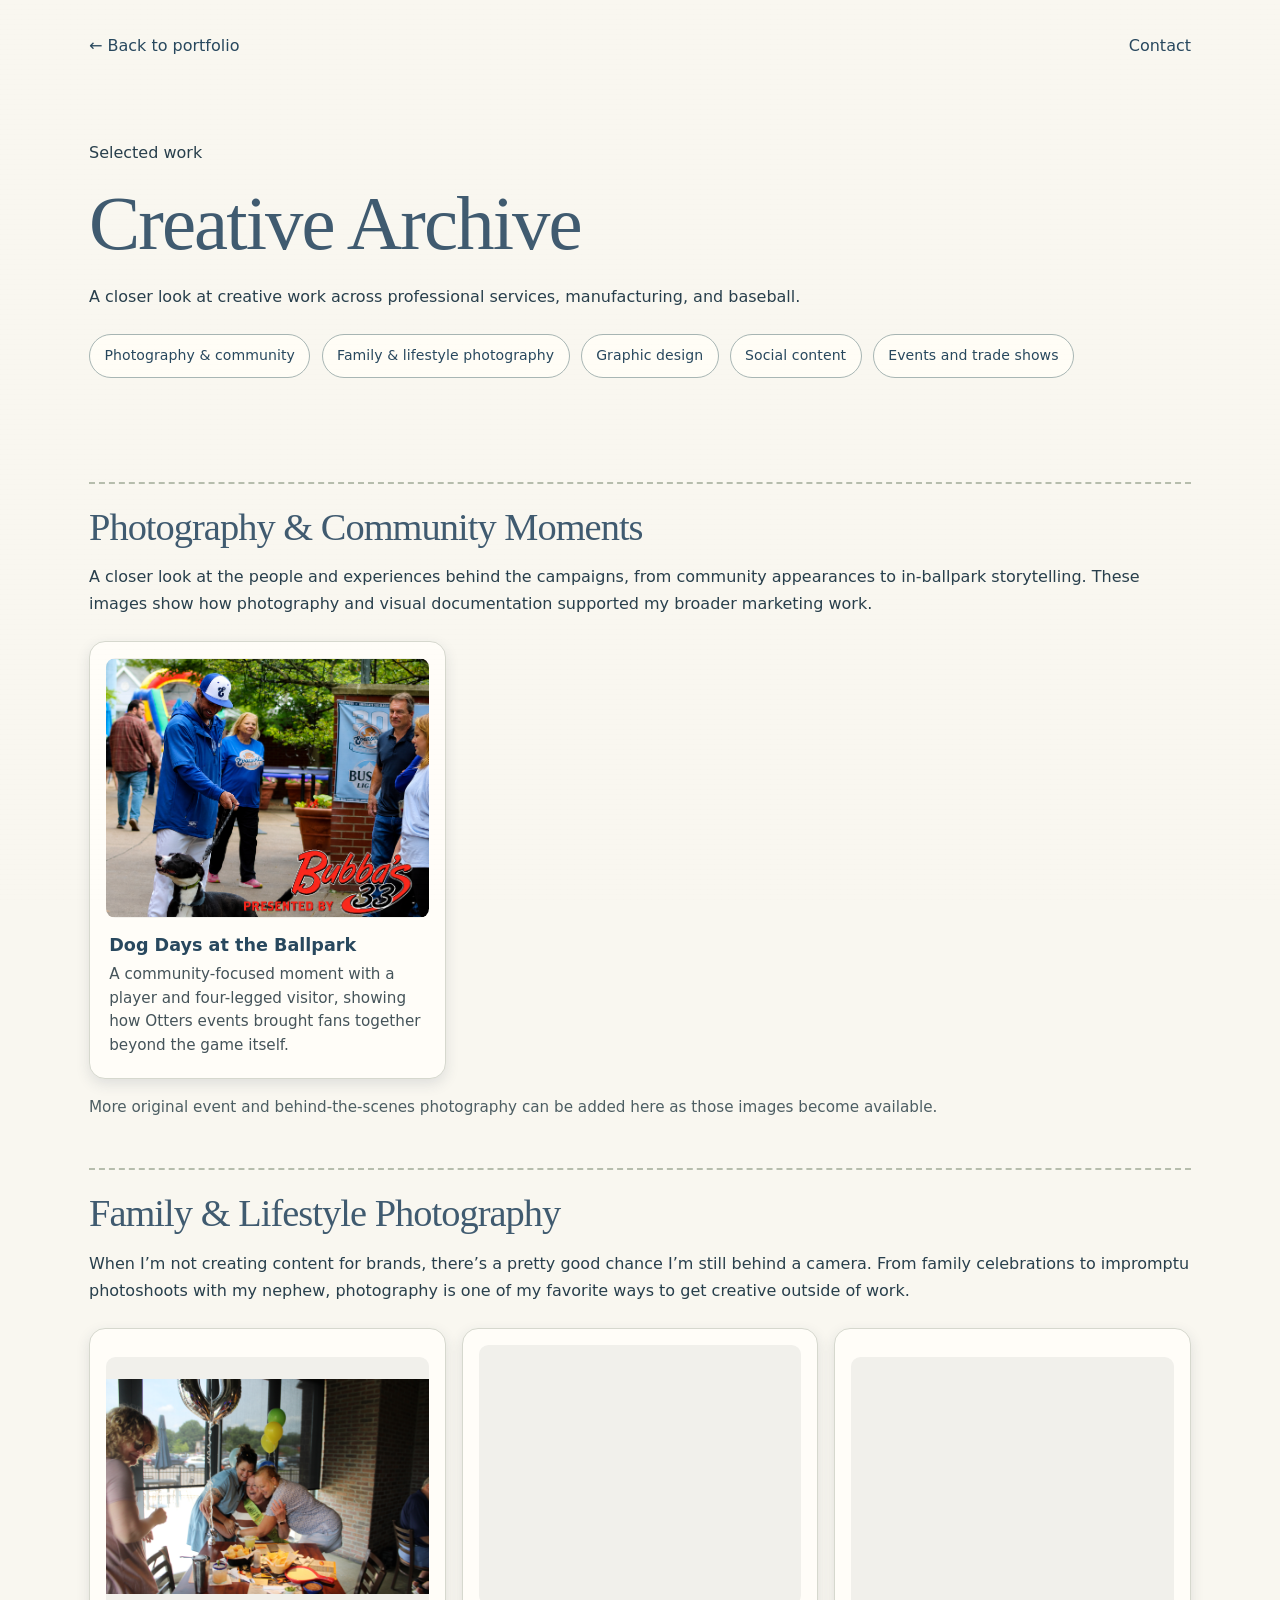
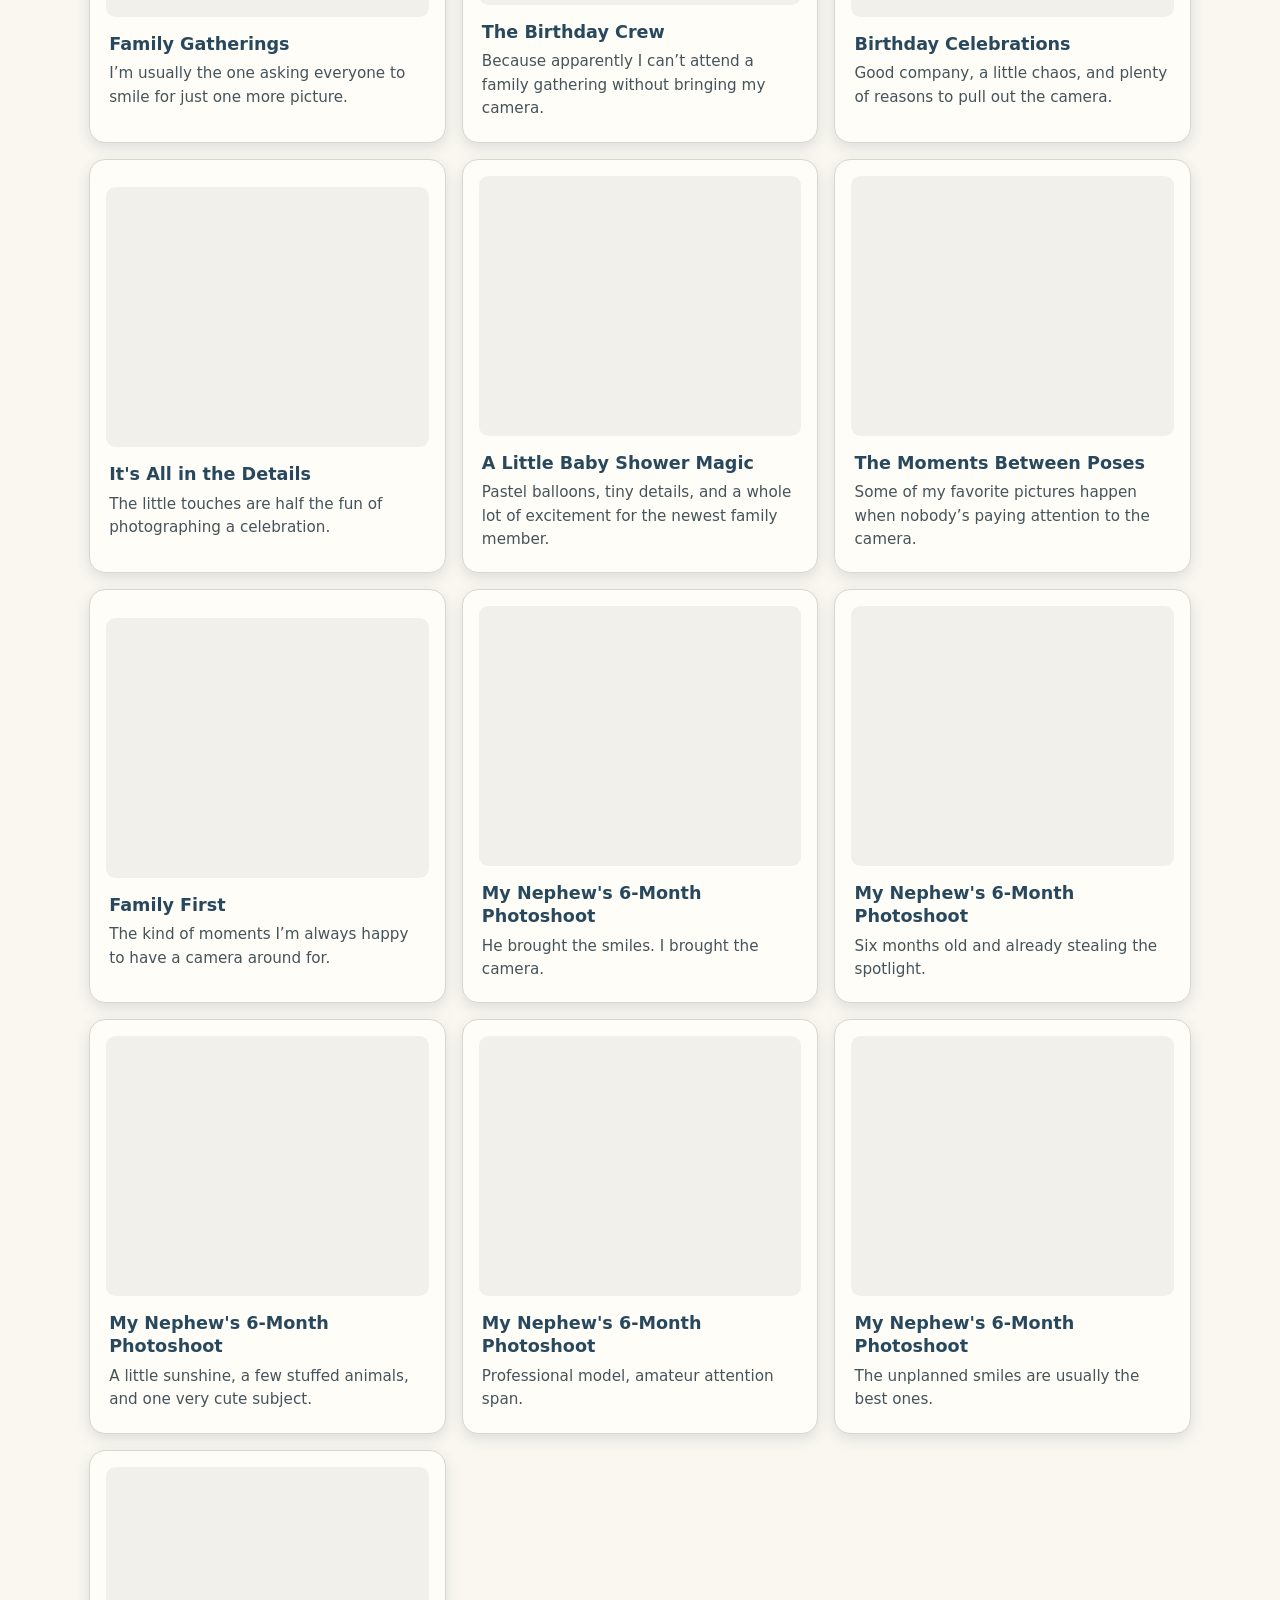
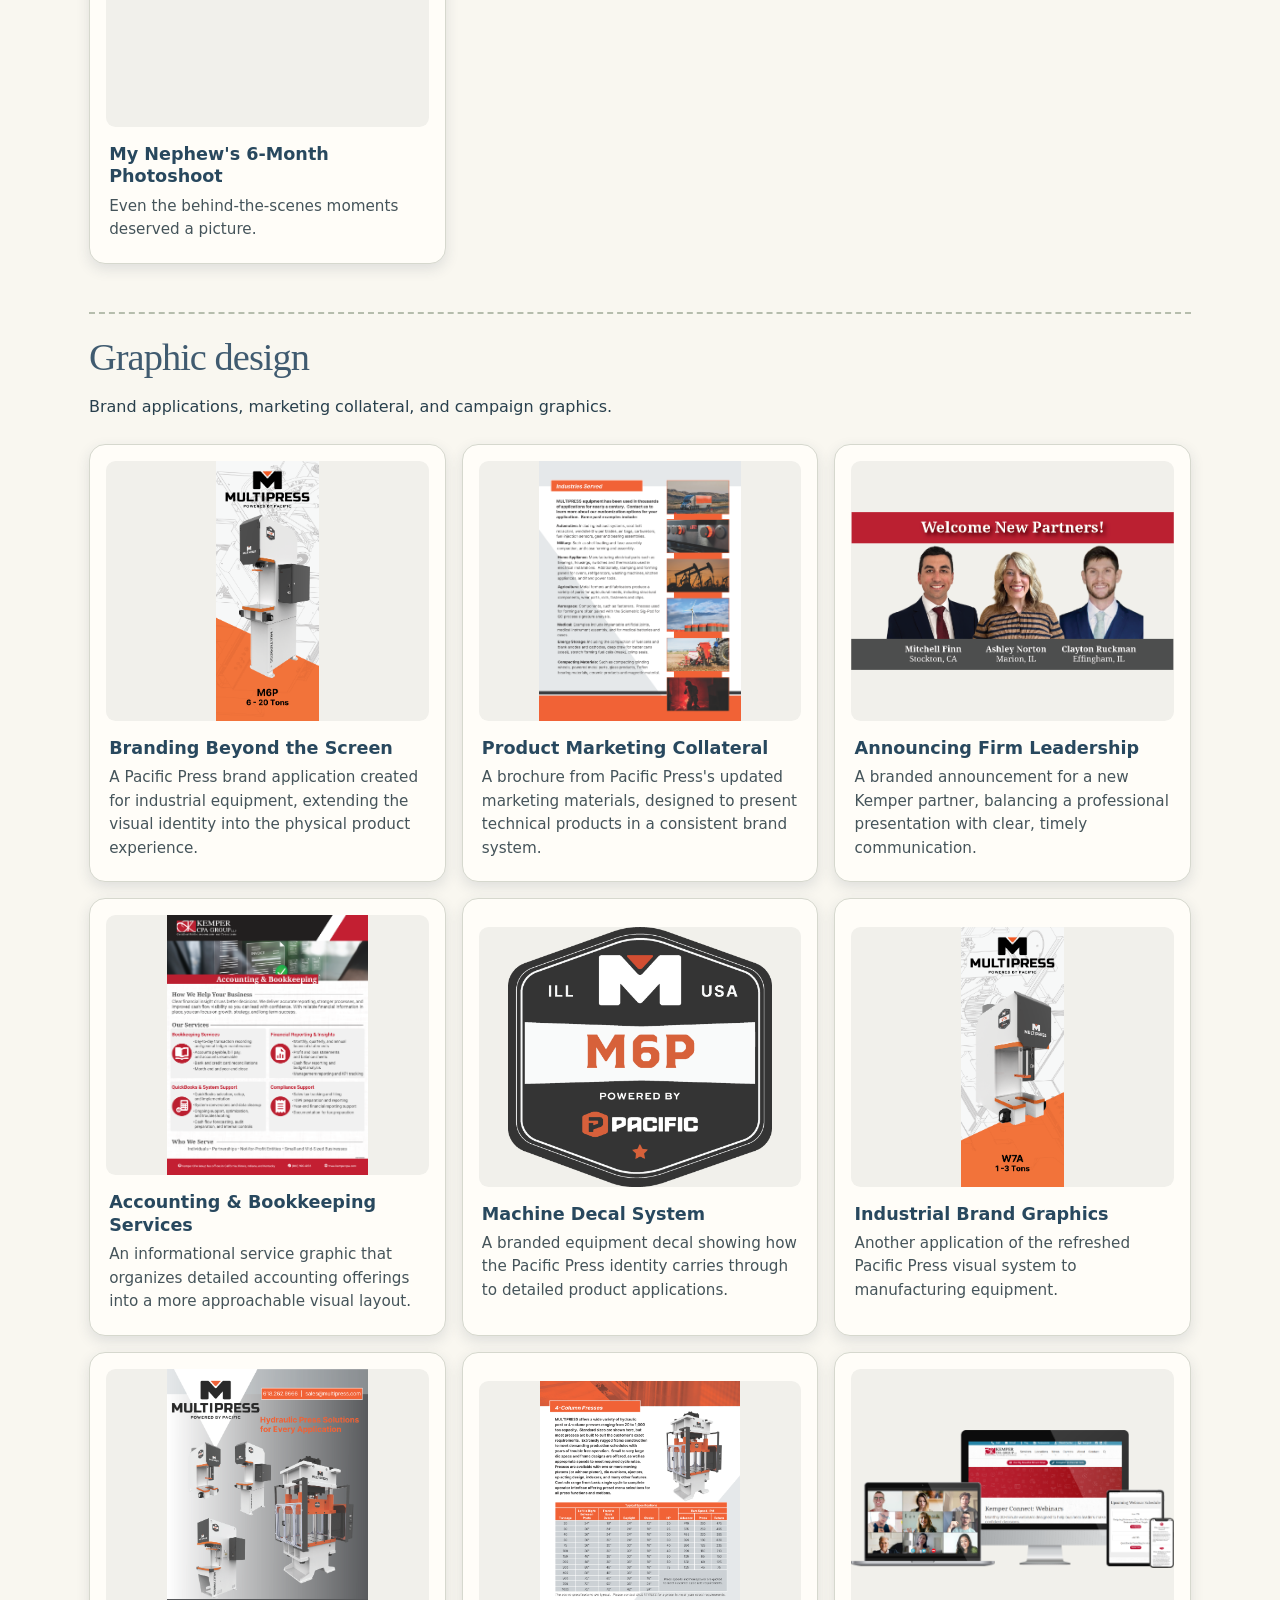
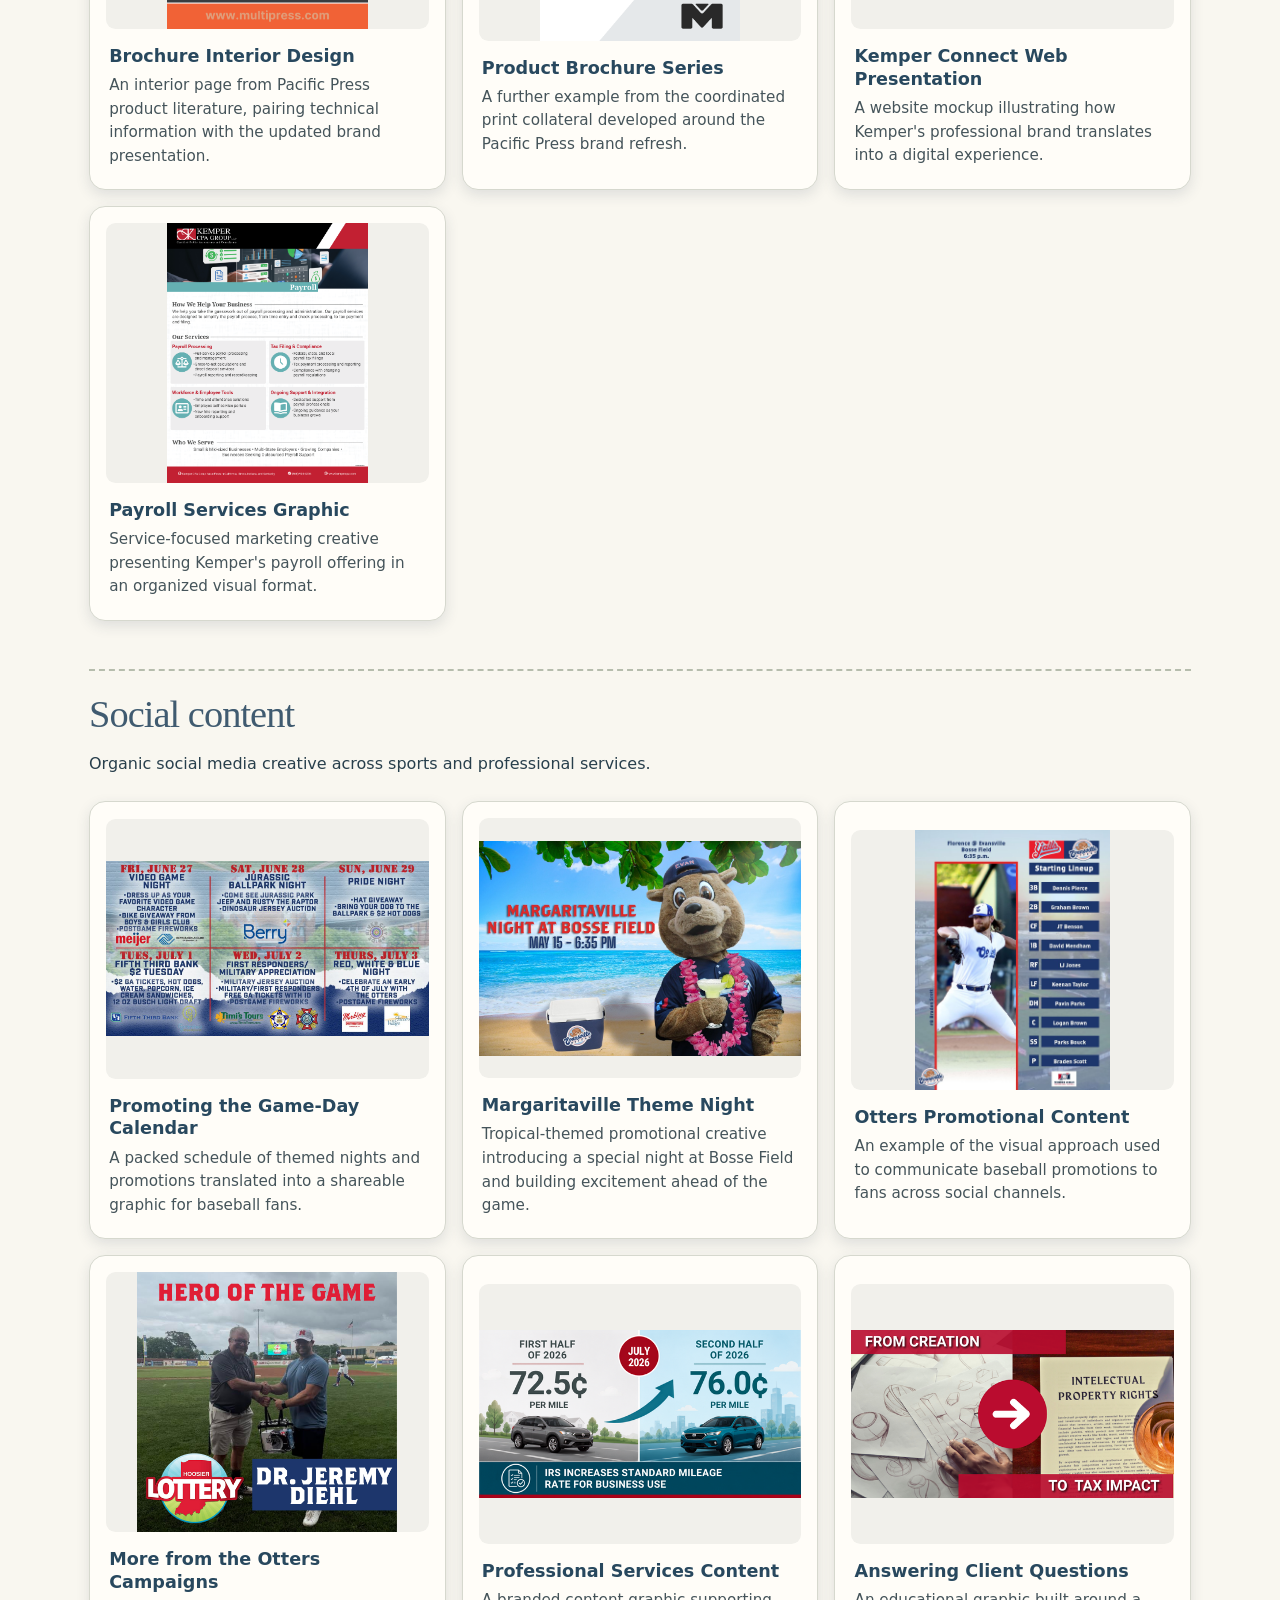
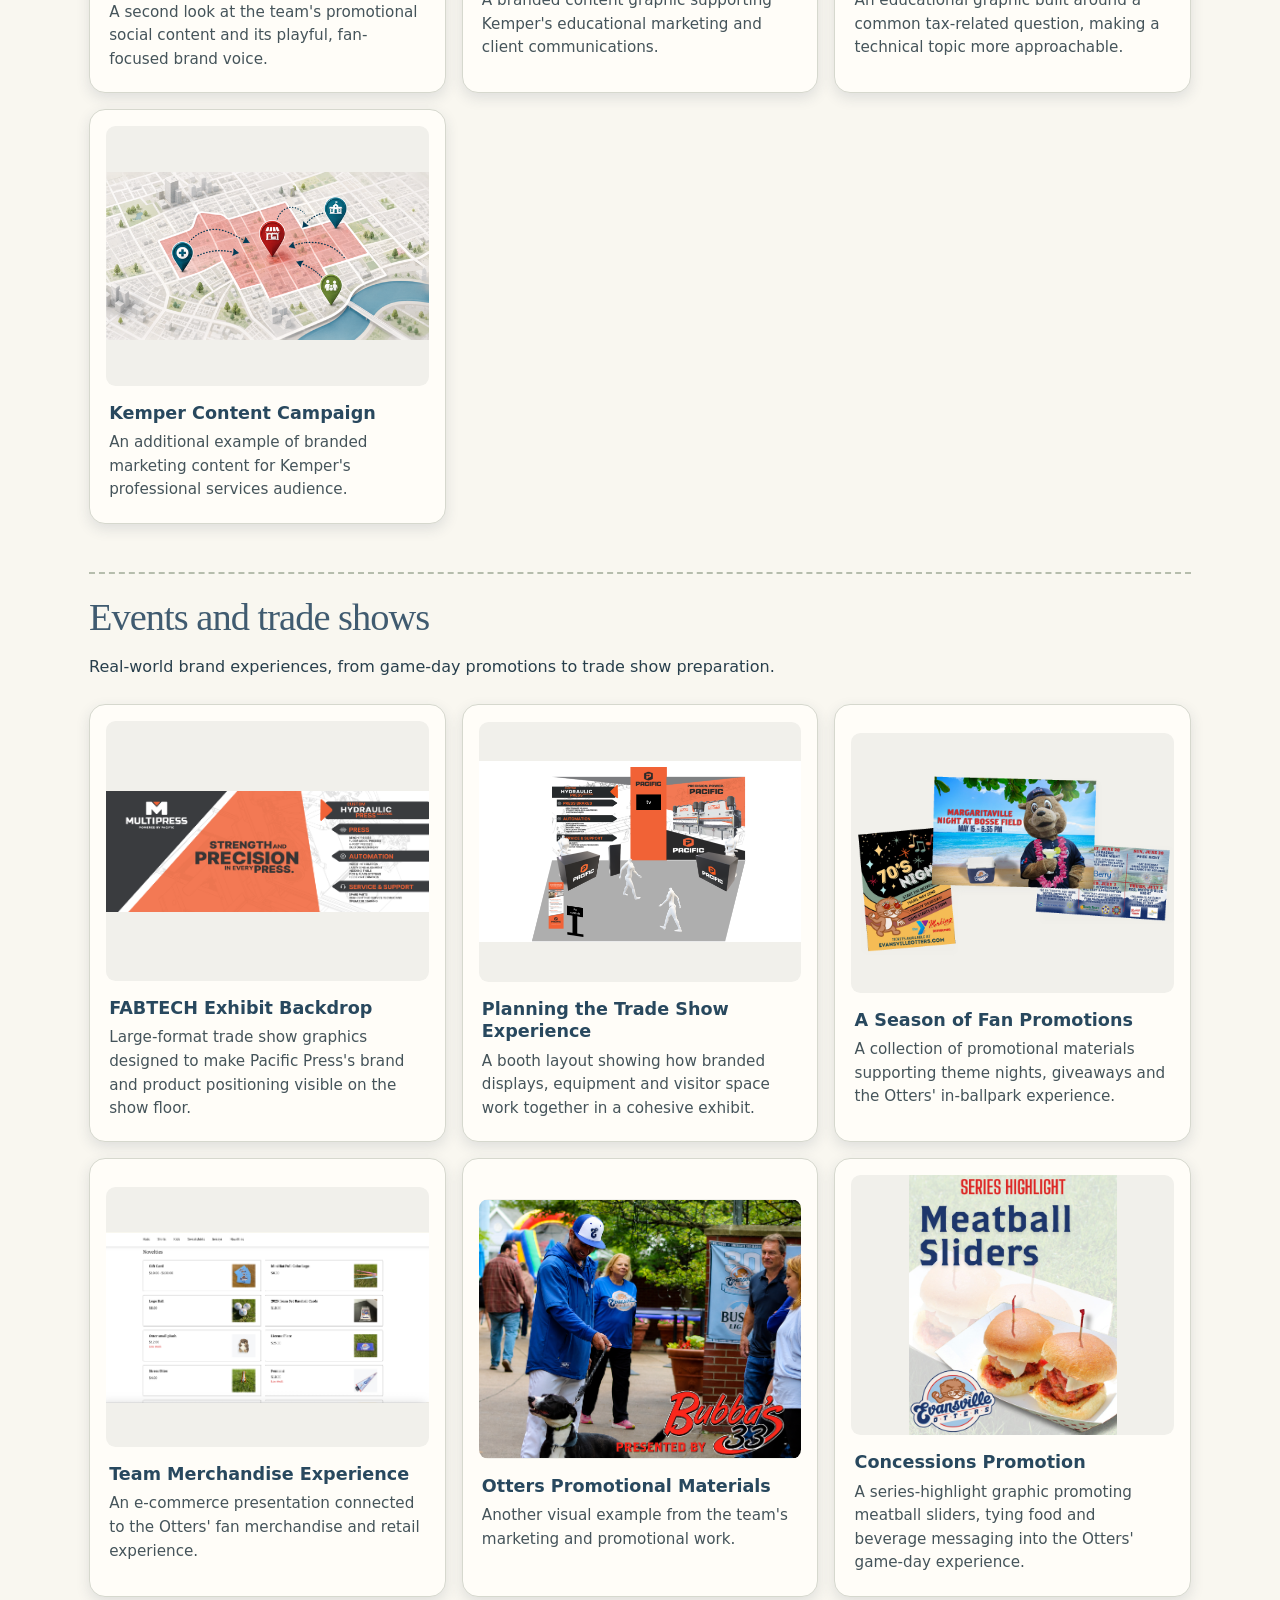
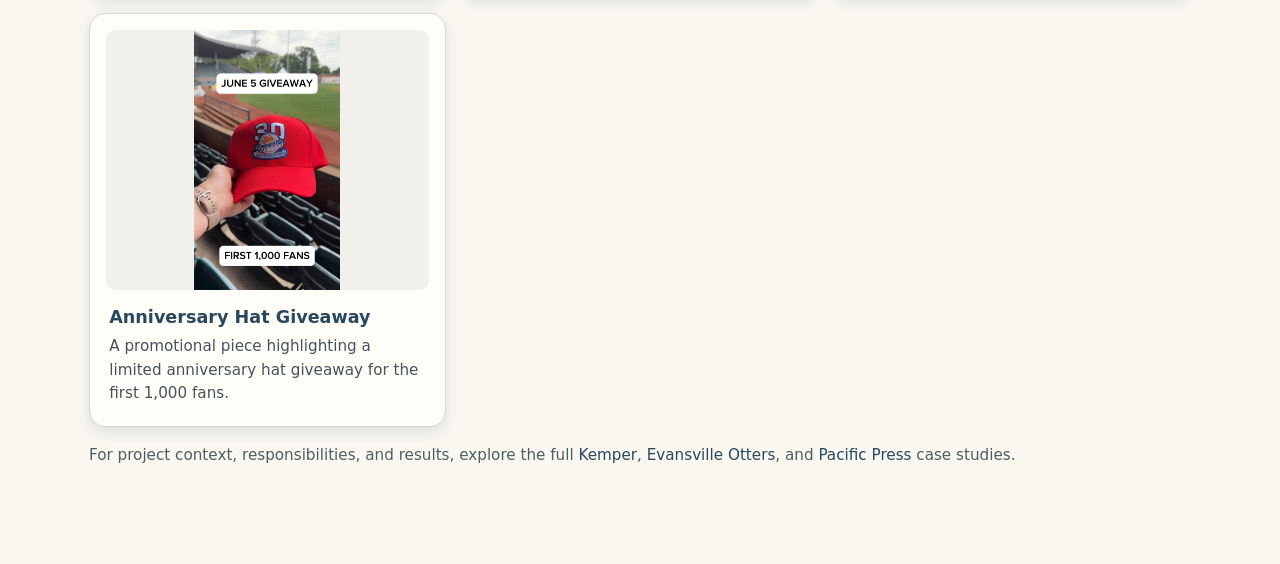
==== commit d3af76d0: "Give family photography gallery personal and playful voice" ====
--- a/creative-archive.html
+++ b/creative-archive.html
@@ -1 +1 @@
-<!doctype html><html lang="en"><head><meta charset="utf-8"><meta name="viewport" content="width=device-width, initial-scale=1"><title>Creative Archive | Kelsi Raben</title><meta name="description" content="Explore selected photography, graphic design, social media content, and event marketing from Kelsi Raben's portfolio."><meta name="robots" content="index,follow"><link rel="stylesheet" href="styles.css"><link rel="stylesheet" href="quilt-refresh-v3.css"><link rel="stylesheet" href="portfolio-review.css"><style>body{background:#f9f7f0;color:#283f4c}.archive-wrap{max-width:1150px;margin:auto;padding:2rem 1.5rem 5rem}.archive-top{display:flex;justify-content:space-between;align-items:center;gap:1rem;flex-wrap:wrap}.archive-top a,.archive-wrap a{color:#28485e}.archive-intro{padding:4rem 0 2rem}.archive-intro h1{font-size:clamp(2.5rem,6vw,5rem);line-height:1.1}.archive-jump{display:flex;gap:.7rem;flex-wrap:wrap;margin:1.5rem 0}.archive-jump a{padding:.55rem .9rem;border:1px solid #a8b6b4;border-radius:99px;background:#fffdf6}.gallery-section{margin-top:3rem;padding-top:1.5rem;border-top:2px dashed #b6bdad;scroll-margin-top:2rem}.gallery-section h2{font-size:clamp(1.7rem,3vw,2.6rem)}.gallery-grid{display:grid;grid-template-columns:repeat(3,minmax(0,1fr));gap:1rem;margin-top:1.5rem}.gallery-figure{margin:0;padding:.85rem;background:#fff;border:1px solid #d6d8ce;border-radius:1rem;box-shadow:0 5px 14px #243b5320;min-width:0;display:flex;flex-direction:column}.gallery-figure>a{display:block;width:100%;min-width:0}.gallery-figure img{display:block;width:100%;height:260px;object-fit:contain;background:#f1f0eb;border-radius:.6rem}.gallery-figure figcaption{display:block;width:100%;padding:1rem .2rem .3rem;font-size:.95rem;line-height:1.55}.gallery-figure figcaption strong{display:block;font-size:1.1rem;line-height:1.3;margin-bottom:.4rem;color:#28485e}.gallery-figure figcaption span{display:block;color:#45545a}.archive-note{font-size:.95rem;color:#4d5e63}@media(max-width:720px){.gallery-grid{grid-template-columns:1fr}.gallery-figure img{height:auto;max-height:420px}.archive-intro{padding:2.5rem 0 1rem}}</style></head><body><main class="archive-wrap"><div class="archive-top"><a href="index.html#archive">← Back to portfolio</a><a href="index.html#contact">Contact</a></div><header class="archive-intro"><p>Selected work</p><h1>Creative Archive</h1><p>A closer look at creative work across professional services, manufacturing, and baseball.</p><nav class="archive-jump" aria-label="Gallery categories"><a href="#photography">Photography &amp; community</a><a href="#family">Family &amp; lifestyle photography</a><a href="#design">Graphic design</a><a href="#social">Social content</a><a href="#events">Events and trade shows</a></nav></header><section id="photography" class="gallery-section"><h2>Photography &amp; Community Moments</h2><p>A closer look at the people and experiences behind the campaigns, from community appearances to in-ballpark storytelling. These images show how photography and visual documentation supported my broader marketing work.</p><div class="gallery-grid"><figure class="gallery-figure"><a href="assets/otters/55fcd361-c014-4c16-9ee3-3ee65ea74d9e.png" target="_blank" rel="noopener noreferrer" aria-label="Open full image: Dog Days community event"><img src="assets/otters/55fcd361-c014-4c16-9ee3-3ee65ea74d9e.png" alt="Evansville Otters player interacting with a dog during a community event" loading="lazy"></a><figcaption><strong>Dog Days at the Ballpark</strong><span>A community-focused moment with a player and four-legged visitor, showing how Otters events brought fans together beyond the game itself.</span></figcaption></figure></div><p class="archive-note">More original event and behind-the-scenes photography can be added here as those images become available.</p></section><section id="family" class="gallery-section"><h2>Family &amp; Lifestyle Photography</h2><p>A personal photography collection featuring celebrations, portraits, and candid family moments. These images highlight my interest in capturing authentic connections and meaningful details.</p><div class="gallery-grid"><figure class="gallery-figure"><a href="assets/family-photography/IMG_7855.JPG" target="_blank" rel="noopener noreferrer" aria-label="Open full image: Birthday Gathering"><img src="assets/family-photography/IMG_7855.JPG" alt="Birthday Gathering" loading="lazy" decoding="async"></a><figcaption><strong>Birthday Gathering</strong><span>A candid moment shared around the table.</span></figcaption></figure><figure class="gallery-figure"><a href="assets/family-photography/IMG_7890.JPG" target="_blank" rel="noopener noreferrer" aria-label="Open full image: Birthday Gathering"><img src="assets/family-photography/IMG_7890.JPG" alt="Birthday Gathering" loading="lazy" decoding="async"></a><figcaption><strong>Birthday Gathering</strong><span>A photograph from the birthday celebration.</span></figcaption></figure><figure class="gallery-figure"><a href="assets/family-photography/IMG_7902.JPG" target="_blank" rel="noopener noreferrer" aria-label="Open full image: Birthday Table"><img src="assets/family-photography/IMG_7902.JPG" alt="Birthday Table" loading="lazy" decoding="async"></a><figcaption><strong>Birthday Table</strong><span>A birthday celebration captured in a warm, candid setting.</span></figcaption></figure><figure class="gallery-figure"><a href="assets/family-photography/IMG_7445.JPG" target="_blank" rel="noopener noreferrer" aria-label="Open full image: Baby Shower Details"><img src="assets/family-photography/IMG_7445.JPG" alt="Baby Shower Details" loading="lazy" decoding="async"></a><figcaption><strong>Baby Shower Details</strong><span>Table styling and small details from the celebration.</span></figcaption></figure><figure class="gallery-figure"><a href="assets/family-photography/IMG_7452.JPG" target="_blank" rel="noopener noreferrer" aria-label="Open full image: Baby Shower Decor"><img src="assets/family-photography/IMG_7452.JPG" alt="Baby Shower Decor" loading="lazy" decoding="async"></a><figcaption><strong>Baby Shower Decor</strong><span>A pastel balloon display and welcome sign.</span></figcaption></figure><figure class="gallery-figure"><a href="assets/family-photography/IMG_7595.JPG" target="_blank" rel="noopener noreferrer" aria-label="Open full image: Baby Shower Moments"><img src="assets/family-photography/IMG_7595.JPG" alt="Baby Shower Moments" loading="lazy" decoding="async"></a><figcaption><strong>Baby Shower Moments</strong><span>A candid moment during the celebration.</span></figcaption></figure><figure class="gallery-figure"><a href="assets/family-photography/IMG_7606.JPG" target="_blank" rel="noopener noreferrer" aria-label="Open full image: Family Celebration"><img src="assets/family-photography/IMG_7606.JPG" alt="Family Celebration" loading="lazy" decoding="async"></a><figcaption><strong>Family Celebration</strong><span>A relaxed family moment during the shower.</span></figcaption></figure><figure class="gallery-figure"><a href="assets/family-photography/IMG_8005.JPG" target="_blank" rel="noopener noreferrer" aria-label="Open full image: An Outdoor Moment"><img src="assets/family-photography/IMG_8005.JPG" alt="An Outdoor Moment" loading="lazy" decoding="async"></a><figcaption><strong>An Outdoor Moment</strong><span>A playful portrait of an adult holding a smiling baby on the grass.</span></figcaption></figure><figure class="gallery-figure"><a href="assets/family-photography/IMG_8019.JPG" target="_blank" rel="noopener noreferrer" aria-label="Open full image: Six Months"><img src="assets/family-photography/IMG_8019.JPG" alt="Six Months" loading="lazy" decoding="async"></a><figcaption><strong>Six Months</strong><span>A milestone portrait of a baby on a blanket beside a six-month marker.</span></figcaption></figure><figure class="gallery-figure"><a href="assets/family-photography/IMG_8142.JPG" target="_blank" rel="noopener noreferrer" aria-label="Open full image: A Little Adventure"><img src="assets/family-photography/IMG_8142.JPG" alt="A Little Adventure" loading="lazy" decoding="async"></a><figcaption><strong>A Little Adventure</strong><span>A baby outdoors surrounded by soft toys.</span></figcaption></figure><figure class="gallery-figure"><a href="assets/family-photography/IMG_8174.JPG" target="_blank" rel="noopener noreferrer" aria-label="Open full image: Playtime Portrait"><img src="assets/family-photography/IMG_8174.JPG" alt="Playtime Portrait" loading="lazy" decoding="async"></a><figcaption><strong>Playtime Portrait</strong><span>A close-up baby portrait surrounded by stuffed animals.</span></figcaption></figure><figure class="gallery-figure"><a href="assets/family-photography/IMG_8229.JPG" target="_blank" rel="noopener noreferrer" aria-label="Open full image: A Sweet Moment"><img src="assets/family-photography/IMG_8229.JPG" alt="A Sweet Moment" loading="lazy" decoding="async"></a><figcaption><strong>A Sweet Moment</strong><span>A candid close-up of a baby being kissed on the cheek.</span></figcaption></figure><figure class="gallery-figure"><a href="assets/family-photography/IMG_8427.JPG" target="_blank" rel="noopener noreferrer" aria-label="Open full image: Everyday Joy"><img src="assets/family-photography/IMG_8427.JPG" alt="Everyday Joy" loading="lazy" decoding="async"></a><figcaption><strong>Everyday Joy</strong><span>A relaxed close-up of a baby holding a towel.</span></figcaption></figure></div></section><section id="design" class="gallery-section"><h2>Graphic design</h2><p>Brand applications, marketing collateral, and campaign graphics.</p><div class="gallery-grid"><figure class="gallery-figure"><a href="assets/pacific-press/machine-graphics-1.png" target="_blank" rel="noopener noreferrer" aria-label="Open full image: Pacific Press machine branding"><img src="assets/pacific-press/machine-graphics-1.png" alt="Pacific Press machine branding" loading="lazy"></a><figcaption><strong>Branding Beyond the Screen</strong><span>A Pacific Press brand application created for industrial equipment, extending the visual identity into the physical product experience.</span></figcaption></figure><figure class="gallery-figure"><a href="assets/pacific-press/brochure-1.png" target="_blank" rel="noopener noreferrer" aria-label="Open full image: Pacific Press brochure design"><img src="assets/pacific-press/brochure-1.png" alt="Pacific Press brochure design" loading="lazy"></a><figcaption><strong>Product Marketing Collateral</strong><span>A brochure from Pacific Press's updated marketing materials, designed to present technical products in a consistent brand system.</span></figcaption></figure><figure class="gallery-figure"><a href="assets/kemper/New%20Partner%20Graphic%206-2026.png" target="_blank" rel="noopener noreferrer" aria-label="Open full image: Kemper partner announcement graphic"><img src="assets/kemper/New Partner Graphic 6-2026.png" alt="Kemper partner announcement graphic" loading="lazy"></a><figcaption><strong>Announcing Firm Leadership</strong><span>A branded announcement for a new Kemper partner, balancing a professional presentation with clear, timely communication.</span></figcaption></figure><figure class="gallery-figure"><a href="assets/kemper/Accounting%20&%20Bookkeeping%20-%20V001SS0426.png" target="_blank" rel="noopener noreferrer" aria-label="Open full image: Kemper accounting and bookkeeping infographic"><img src="assets/kemper/Accounting &amp; Bookkeeping - V001SS0426.png" alt="Kemper accounting and bookkeeping infographic" loading="lazy"></a><figcaption><strong>Accounting & Bookkeeping Services</strong><span>An informational service graphic that organizes detailed accounting offerings into a more approachable visual layout.</span></figcaption></figure><figure class="gallery-figure"><a href="assets/pacific-press/m6p-decal.png" target="_blank" rel="noopener noreferrer" aria-label="Open full image: Machine Decal System"><img src="assets/pacific-press/m6p-decal.png" alt="Machine Decal System" loading="lazy"></a><figcaption><strong>Machine Decal System</strong><span>A branded equipment decal showing how the Pacific Press identity carries through to detailed product applications.</span></figcaption></figure><figure class="gallery-figure"><a href="assets/pacific-press/machine-graphics-3.png" target="_blank" rel="noopener noreferrer" aria-label="Open full image: Industrial Brand Graphics"><img src="assets/pacific-press/machine-graphics-3.png" alt="Industrial Brand Graphics" loading="lazy"></a><figcaption><strong>Industrial Brand Graphics</strong><span>Another application of the refreshed Pacific Press visual system to manufacturing equipment.</span></figcaption></figure><figure class="gallery-figure"><a href="assets/pacific-press/brochure-3.png" target="_blank" rel="noopener noreferrer" aria-label="Open full image: Brochure Interior Design"><img src="assets/pacific-press/brochure-3.png" alt="Brochure Interior Design" loading="lazy"></a><figcaption><strong>Brochure Interior Design</strong><span>An interior page from Pacific Press product literature, pairing technical information with the updated brand presentation.</span></figcaption></figure><figure class="gallery-figure"><a href="assets/pacific-press/brochure-6.png" target="_blank" rel="noopener noreferrer" aria-label="Open full image: Product Brochure Series"><img src="assets/pacific-press/brochure-6.png" alt="Product Brochure Series" loading="lazy"></a><figcaption><strong>Product Brochure Series</strong><span>A further example from the coordinated print collateral developed around the Pacific Press brand refresh.</span></figcaption></figure><figure class="gallery-figure"><a href="assets/kemper/Kemper%20Connect%20-website-mockup.png" target="_blank" rel="noopener noreferrer" aria-label="Open full image: Kemper Connect Web Presentation"><img src="assets/kemper/Kemper Connect -website-mockup.png" alt="Kemper Connect Web Presentation" loading="lazy"></a><figcaption><strong>Kemper Connect Web Presentation</strong><span>A website mockup illustrating how Kemper's professional brand translates into a digital experience.</span></figcaption></figure><figure class="gallery-figure"><a href="assets/kemper/Payroll%20-%20V006SS0426.png" target="_blank" rel="noopener noreferrer" aria-label="Open full image: Payroll Services Graphic"><img src="assets/kemper/Payroll - V006SS0426.png" alt="Payroll Services Graphic" loading="lazy"></a><figcaption><strong>Payroll Services Graphic</strong><span>Service-focused marketing creative presenting Kemper's payroll offering in an organized visual format.</span></figcaption></figure></div></section><section id="social" class="gallery-section"><h2>Social content</h2><p>Organic social media creative across sports and professional services.</p><div class="gallery-grid"><figure class="gallery-figure"><a href="assets/otters/Evansville%20Otters%20-%20Social%20Post%202.jpg" target="_blank" rel="noopener noreferrer" aria-label="Open full image: Evansville Otters social media post"><img src="assets/otters/Evansville Otters - Social Post 2.jpg" alt="Evansville Otters social media post" loading="lazy"></a><figcaption><strong>Promoting the Game-Day Calendar</strong><span>A packed schedule of themed nights and promotions translated into a shareable graphic for baseball fans.</span></figcaption></figure><figure class="gallery-figure"><a href="assets/otters/Evansville%20Otters%20-%20Social%20Post%205.jpg" target="_blank" rel="noopener noreferrer" aria-label="Open full image: Evansville Otters social media creative"><img src="assets/otters/Evansville Otters - Social Post 5.jpg" alt="Evansville Otters social media creative" loading="lazy"></a><figcaption><strong>Margaritaville Theme Night</strong><span>Tropical-themed promotional creative introducing a special night at Bosse Field and building excitement ahead of the game.</span></figcaption></figure><figure class="gallery-figure"><a href="assets/otters/Evansville%20Otters%20-%20Social%20Post%201.jpg" target="_blank" rel="noopener noreferrer" aria-label="Open full image: Otters Promotional Content"><img src="assets/otters/Evansville Otters - Social Post 1.jpg" alt="Otters Promotional Content" loading="lazy"></a><figcaption><strong>Otters Promotional Content</strong><span>An example of the visual approach used to communicate baseball promotions to fans across social channels.</span></figcaption></figure><figure class="gallery-figure"><a href="assets/otters/Evansville%20Otters%20-%20Social%20Post%203.jpg" target="_blank" rel="noopener noreferrer" aria-label="Open full image: More from the Otters Campaigns"><img src="assets/otters/Evansville Otters - Social Post 3.jpg" alt="More from the Otters Campaigns" loading="lazy"></a><figcaption><strong>More from the Otters Campaigns</strong><span>A second look at the team's promotional social content and its playful, fan-focused brand voice.</span></figcaption></figure><figure class="gallery-figure"><a href="assets/kemper/Blog%207-28-2026.png" target="_blank" rel="noopener noreferrer" aria-label="Open full image: Professional Services Content"><img src="assets/kemper/Blog 7-28-2026.png" alt="Professional Services Content" loading="lazy"></a><figcaption><strong>Professional Services Content</strong><span>A branded content graphic supporting Kemper's educational marketing and client communications.</span></figcaption></figure><figure class="gallery-figure"><a href="assets/kemper/Did%20you%20receive%20a%20letter%20from%20the%20IRS%20(3).png" target="_blank" rel="noopener noreferrer" aria-label="Open full image: Answering Client Questions"><img src="assets/kemper/Did you receive a letter from the IRS (3).png" alt="Answering Client Questions" loading="lazy"></a><figcaption><strong>Answering Client Questions</strong><span>An educational graphic built around a common tax-related question, making a technical topic more approachable.</span></figcaption></figure><figure class="gallery-figure"><a href="assets/kemper/8-11-2026.png" target="_blank" rel="noopener noreferrer" aria-label="Open full image: Kemper Content Campaign"><img src="assets/kemper/8-11-2026.png" alt="Kemper Content Campaign" loading="lazy"></a><figcaption><strong>Kemper Content Campaign</strong><span>An additional example of branded marketing content for Kemper's professional services audience.</span></figcaption></figure></div></section><section id="events" class="gallery-section"><h2>Events and trade shows</h2><p>Real-world brand experiences, from game-day promotions to trade show preparation.</p><div class="gallery-grid"><figure class="gallery-figure"><a href="assets/pacific-press/fabtech-backdrop.png" target="_blank" rel="noopener noreferrer" aria-label="Open full image: Pacific Press FABTECH backdrop"><img src="assets/pacific-press/fabtech-backdrop.png" alt="Pacific Press FABTECH backdrop" loading="lazy"></a><figcaption><strong>FABTECH Exhibit Backdrop</strong><span>Large-format trade show graphics designed to make Pacific Press's brand and product positioning visible on the show floor.</span></figcaption></figure><figure class="gallery-figure"><a href="assets/pacific-press/fabtech-booth-layout.png" target="_blank" rel="noopener noreferrer" aria-label="Open full image: FABTECH booth layout"><img src="assets/pacific-press/fabtech-booth-layout.png" alt="FABTECH booth layout" loading="lazy"></a><figcaption><strong>Planning the Trade Show Experience</strong><span>A booth layout showing how branded displays, equipment and visitor space work together in a cohesive exhibit.</span></figcaption></figure><figure class="gallery-figure"><a href="assets/otters/otters-hero.png" target="_blank" rel="noopener noreferrer" aria-label="Open full image: Evansville Otters event marketing"><img src="assets/otters/otters-hero.png" alt="Evansville Otters event marketing" loading="lazy"></a><figcaption><strong>A Season of Fan Promotions</strong><span>A collection of promotional materials supporting theme nights, giveaways and the Otters' in-ballpark experience.</span></figcaption></figure><figure class="gallery-figure"><a href="assets/otters/Otters%20ECommerce.png" target="_blank" rel="noopener noreferrer" aria-label="Open full image: Team Merchandise Experience"><img src="assets/otters/Otters ECommerce.png" alt="Team Merchandise Experience" loading="lazy"></a><figcaption><strong>Team Merchandise Experience</strong><span>An e-commerce presentation connected to the Otters' fan merchandise and retail experience.</span></figcaption></figure><figure class="gallery-figure"><a href="assets/otters/55fcd361-c014-4c16-9ee3-3ee65ea74d9e.png" target="_blank" rel="noopener noreferrer" aria-label="Open full image: Otters Promotional Materials"><img src="assets/otters/55fcd361-c014-4c16-9ee3-3ee65ea74d9e.png" alt="Otters Promotional Materials" loading="lazy"></a><figcaption><strong>Otters Promotional Materials</strong><span>Another visual example from the team's marketing and promotional work.</span></figcaption></figure><figure class="gallery-figure"><a href="assets/otters/502510157_18500760919060422_8121331711903519054_n.jpg" target="_blank" rel="noopener noreferrer" aria-label="Open full image: Concessions Promotion"><img src="assets/otters/502510157_18500760919060422_8121331711903519054_n.jpg" alt="Concessions Promotion" loading="lazy"></a><figcaption><strong>Concessions Promotion</strong><span>A series-highlight graphic promoting meatball sliders, tying food and beverage messaging into the Otters' game-day experience.</span></figcaption></figure><figure class="gallery-figure"><a href="assets/otters/502410389_18500729896060422_2513679461006669055_n.jpg" target="_blank" rel="noopener noreferrer" aria-label="Open full image: Anniversary Hat Giveaway"><img src="assets/otters/502410389_18500729896060422_2513679461006669055_n.jpg" alt="Anniversary Hat Giveaway" loading="lazy"></a><figcaption><strong>Anniversary Hat Giveaway</strong><span>A promotional piece highlighting a limited anniversary hat giveaway for the first 1,000 fans.</span></figcaption></figure></div></section><p class="archive-note">For project context, responsibilities, and results, explore the full <a href="kemper.html">Kemper</a>, <a href="otters.html">Evansville Otters</a>, and <a href="pacific-press.html">Pacific Press</a> case studies.</p></main></body></html>+<!doctype html><html lang="en"><head><meta charset="utf-8"><meta name="viewport" content="width=device-width, initial-scale=1"><title>Creative Archive | Kelsi Raben</title><meta name="description" content="Explore selected photography, graphic design, social media content, and event marketing from Kelsi Raben's portfolio."><meta name="robots" content="index,follow"><link rel="stylesheet" href="styles.css"><link rel="stylesheet" href="quilt-refresh-v3.css"><link rel="stylesheet" href="portfolio-review.css"><style>body{background:#f9f7f0;color:#283f4c}.archive-wrap{max-width:1150px;margin:auto;padding:2rem 1.5rem 5rem}.archive-top{display:flex;justify-content:space-between;align-items:center;gap:1rem;flex-wrap:wrap}.archive-top a,.archive-wrap a{color:#28485e}.archive-intro{padding:4rem 0 2rem}.archive-intro h1{font-size:clamp(2.5rem,6vw,5rem);line-height:1.1}.archive-jump{display:flex;gap:.7rem;flex-wrap:wrap;margin:1.5rem 0}.archive-jump a{padding:.55rem .9rem;border:1px solid #a8b6b4;border-radius:99px;background:#fffdf6}.gallery-section{margin-top:3rem;padding-top:1.5rem;border-top:2px dashed #b6bdad;scroll-margin-top:2rem}.gallery-section h2{font-size:clamp(1.7rem,3vw,2.6rem)}.gallery-grid{display:grid;grid-template-columns:repeat(3,minmax(0,1fr));gap:1rem;margin-top:1.5rem}.gallery-figure{margin:0;padding:.85rem;background:#fff;border:1px solid #d6d8ce;border-radius:1rem;box-shadow:0 5px 14px #243b5320;min-width:0;display:flex;flex-direction:column}.gallery-figure>a{display:block;width:100%;min-width:0}.gallery-figure img{display:block;width:100%;height:260px;object-fit:contain;background:#f1f0eb;border-radius:.6rem}.gallery-figure figcaption{display:block;width:100%;padding:1rem .2rem .3rem;font-size:.95rem;line-height:1.55}.gallery-figure figcaption strong{display:block;font-size:1.1rem;line-height:1.3;margin-bottom:.4rem;color:#28485e}.gallery-figure figcaption span{display:block;color:#45545a}.archive-note{font-size:.95rem;color:#4d5e63}@media(max-width:720px){.gallery-grid{grid-template-columns:1fr}.gallery-figure img{height:auto;max-height:420px}.archive-intro{padding:2.5rem 0 1rem}}</style></head><body><main class="archive-wrap"><div class="archive-top"><a href="index.html#archive">← Back to portfolio</a><a href="index.html#contact">Contact</a></div><header class="archive-intro"><p>Selected work</p><h1>Creative Archive</h1><p>A closer look at creative work across professional services, manufacturing, and baseball.</p><nav class="archive-jump" aria-label="Gallery categories"><a href="#photography">Photography &amp; community</a><a href="#family">Family &amp; lifestyle photography</a><a href="#design">Graphic design</a><a href="#social">Social content</a><a href="#events">Events and trade shows</a></nav></header><section id="photography" class="gallery-section"><h2>Photography &amp; Community Moments</h2><p>A closer look at the people and experiences behind the campaigns, from community appearances to in-ballpark storytelling. These images show how photography and visual documentation supported my broader marketing work.</p><div class="gallery-grid"><figure class="gallery-figure"><a href="assets/otters/55fcd361-c014-4c16-9ee3-3ee65ea74d9e.png" target="_blank" rel="noopener noreferrer" aria-label="Open full image: Dog Days community event"><img src="assets/otters/55fcd361-c014-4c16-9ee3-3ee65ea74d9e.png" alt="Evansville Otters player interacting with a dog during a community event" loading="lazy"></a><figcaption><strong>Dog Days at the Ballpark</strong><span>A community-focused moment with a player and four-legged visitor, showing how Otters events brought fans together beyond the game itself.</span></figcaption></figure></div><p class="archive-note">More original event and behind-the-scenes photography can be added here as those images become available.</p></section><section id="family" class="gallery-section"><h2>Family &amp; Lifestyle Photography</h2><p>When I’m not creating content for brands, there’s a pretty good chance I’m still behind a camera. From family celebrations to impromptu photoshoots with my nephew, photography is one of my favorite ways to get creative outside of work.</p><div class="gallery-grid"><figure class="gallery-figure"><a href="assets/family-photography/IMG_7855.JPG" target="_blank" rel="noopener noreferrer" aria-label="Open full image: Family Gatherings"><img src="assets/family-photography/IMG_7855.JPG" alt="Family Gatherings" loading="lazy" decoding="async"></a><figcaption><strong>Family Gatherings</strong><span>I’m usually the one asking everyone to smile for just one more picture.</span></figcaption></figure><figure class="gallery-figure"><a href="assets/family-photography/IMG_7890.JPG" target="_blank" rel="noopener noreferrer" aria-label="Open full image: The Birthday Crew"><img src="assets/family-photography/IMG_7890.JPG" alt="The Birthday Crew" loading="lazy" decoding="async"></a><figcaption><strong>The Birthday Crew</strong><span>Because apparently I can’t attend a family gathering without bringing my camera.</span></figcaption></figure><figure class="gallery-figure"><a href="assets/family-photography/IMG_7902.JPG" target="_blank" rel="noopener noreferrer" aria-label="Open full image: Birthday Celebrations"><img src="assets/family-photography/IMG_7902.JPG" alt="Birthday Celebrations" loading="lazy" decoding="async"></a><figcaption><strong>Birthday Celebrations</strong><span>Good company, a little chaos, and plenty of reasons to pull out the camera.</span></figcaption></figure><figure class="gallery-figure"><a href="assets/family-photography/IMG_7445.JPG" target="_blank" rel="noopener noreferrer" aria-label="Open full image: It&#39;s All in the Details"><img src="assets/family-photography/IMG_7445.JPG" alt="It&#39;s All in the Details" loading="lazy" decoding="async"></a><figcaption><strong>It&#39;s All in the Details</strong><span>The little touches are half the fun of photographing a celebration.</span></figcaption></figure><figure class="gallery-figure"><a href="assets/family-photography/IMG_7452.JPG" target="_blank" rel="noopener noreferrer" aria-label="Open full image: A Little Baby Shower Magic"><img src="assets/family-photography/IMG_7452.JPG" alt="A Little Baby Shower Magic" loading="lazy" decoding="async"></a><figcaption><strong>A Little Baby Shower Magic</strong><span>Pastel balloons, tiny details, and a whole lot of excitement for the newest family member.</span></figcaption></figure><figure class="gallery-figure"><a href="assets/family-photography/IMG_7595.JPG" target="_blank" rel="noopener noreferrer" aria-label="Open full image: The Moments Between Poses"><img src="assets/family-photography/IMG_7595.JPG" alt="The Moments Between Poses" loading="lazy" decoding="async"></a><figcaption><strong>The Moments Between Poses</strong><span>Some of my favorite pictures happen when nobody’s paying attention to the camera.</span></figcaption></figure><figure class="gallery-figure"><a href="assets/family-photography/IMG_7606.JPG" target="_blank" rel="noopener noreferrer" aria-label="Open full image: Family First"><img src="assets/family-photography/IMG_7606.JPG" alt="Family First" loading="lazy" decoding="async"></a><figcaption><strong>Family First</strong><span>The kind of moments I’m always happy to have a camera around for.</span></figcaption></figure><figure class="gallery-figure"><a href="assets/family-photography/IMG_8005.JPG" target="_blank" rel="noopener noreferrer" aria-label="Open full image: My Nephew&#39;s 6-Month Photoshoot"><img src="assets/family-photography/IMG_8005.JPG" alt="My Nephew&#39;s 6-Month Photoshoot" loading="lazy" decoding="async"></a><figcaption><strong>My Nephew&#39;s 6-Month Photoshoot</strong><span>He brought the smiles. I brought the camera.</span></figcaption></figure><figure class="gallery-figure"><a href="assets/family-photography/IMG_8019.JPG" target="_blank" rel="noopener noreferrer" aria-label="Open full image: My Nephew&#39;s 6-Month Photoshoot"><img src="assets/family-photography/IMG_8019.JPG" alt="My Nephew&#39;s 6-Month Photoshoot" loading="lazy" decoding="async"></a><figcaption><strong>My Nephew&#39;s 6-Month Photoshoot</strong><span>Six months old and already stealing the spotlight.</span></figcaption></figure><figure class="gallery-figure"><a href="assets/family-photography/IMG_8142.JPG" target="_blank" rel="noopener noreferrer" aria-label="Open full image: My Nephew&#39;s 6-Month Photoshoot"><img src="assets/family-photography/IMG_8142.JPG" alt="My Nephew&#39;s 6-Month Photoshoot" loading="lazy" decoding="async"></a><figcaption><strong>My Nephew&#39;s 6-Month Photoshoot</strong><span>A little sunshine, a few stuffed animals, and one very cute subject.</span></figcaption></figure><figure class="gallery-figure"><a href="assets/family-photography/IMG_8174.JPG" target="_blank" rel="noopener noreferrer" aria-label="Open full image: My Nephew&#39;s 6-Month Photoshoot"><img src="assets/family-photography/IMG_8174.JPG" alt="My Nephew&#39;s 6-Month Photoshoot" loading="lazy" decoding="async"></a><figcaption><strong>My Nephew&#39;s 6-Month Photoshoot</strong><span>Professional model, amateur attention span.</span></figcaption></figure><figure class="gallery-figure"><a href="assets/family-photography/IMG_8229.JPG" target="_blank" rel="noopener noreferrer" aria-label="Open full image: My Nephew&#39;s 6-Month Photoshoot"><img src="assets/family-photography/IMG_8229.JPG" alt="My Nephew&#39;s 6-Month Photoshoot" loading="lazy" decoding="async"></a><figcaption><strong>My Nephew&#39;s 6-Month Photoshoot</strong><span>The unplanned smiles are usually the best ones.</span></figcaption></figure><figure class="gallery-figure"><a href="assets/family-photography/IMG_8427.JPG" target="_blank" rel="noopener noreferrer" aria-label="Open full image: My Nephew&#39;s 6-Month Photoshoot"><img src="assets/family-photography/IMG_8427.JPG" alt="My Nephew&#39;s 6-Month Photoshoot" loading="lazy" decoding="async"></a><figcaption><strong>My Nephew&#39;s 6-Month Photoshoot</strong><span>Even the behind-the-scenes moments deserved a picture.</span></figcaption></figure></div></section><section id="design" class="gallery-section"><h2>Graphic design</h2><p>Brand applications, marketing collateral, and campaign graphics.</p><div class="gallery-grid"><figure class="gallery-figure"><a href="assets/pacific-press/machine-graphics-1.png" target="_blank" rel="noopener noreferrer" aria-label="Open full image: Pacific Press machine branding"><img src="assets/pacific-press/machine-graphics-1.png" alt="Pacific Press machine branding" loading="lazy"></a><figcaption><strong>Branding Beyond the Screen</strong><span>A Pacific Press brand application created for industrial equipment, extending the visual identity into the physical product experience.</span></figcaption></figure><figure class="gallery-figure"><a href="assets/pacific-press/brochure-1.png" target="_blank" rel="noopener noreferrer" aria-label="Open full image: Pacific Press brochure design"><img src="assets/pacific-press/brochure-1.png" alt="Pacific Press brochure design" loading="lazy"></a><figcaption><strong>Product Marketing Collateral</strong><span>A brochure from Pacific Press's updated marketing materials, designed to present technical products in a consistent brand system.</span></figcaption></figure><figure class="gallery-figure"><a href="assets/kemper/New%20Partner%20Graphic%206-2026.png" target="_blank" rel="noopener noreferrer" aria-label="Open full image: Kemper partner announcement graphic"><img src="assets/kemper/New Partner Graphic 6-2026.png" alt="Kemper partner announcement graphic" loading="lazy"></a><figcaption><strong>Announcing Firm Leadership</strong><span>A branded announcement for a new Kemper partner, balancing a professional presentation with clear, timely communication.</span></figcaption></figure><figure class="gallery-figure"><a href="assets/kemper/Accounting%20&%20Bookkeeping%20-%20V001SS0426.png" target="_blank" rel="noopener noreferrer" aria-label="Open full image: Kemper accounting and bookkeeping infographic"><img src="assets/kemper/Accounting &amp; Bookkeeping - V001SS0426.png" alt="Kemper accounting and bookkeeping infographic" loading="lazy"></a><figcaption><strong>Accounting & Bookkeeping Services</strong><span>An informational service graphic that organizes detailed accounting offerings into a more approachable visual layout.</span></figcaption></figure><figure class="gallery-figure"><a href="assets/pacific-press/m6p-decal.png" target="_blank" rel="noopener noreferrer" aria-label="Open full image: Machine Decal System"><img src="assets/pacific-press/m6p-decal.png" alt="Machine Decal System" loading="lazy"></a><figcaption><strong>Machine Decal System</strong><span>A branded equipment decal showing how the Pacific Press identity carries through to detailed product applications.</span></figcaption></figure><figure class="gallery-figure"><a href="assets/pacific-press/machine-graphics-3.png" target="_blank" rel="noopener noreferrer" aria-label="Open full image: Industrial Brand Graphics"><img src="assets/pacific-press/machine-graphics-3.png" alt="Industrial Brand Graphics" loading="lazy"></a><figcaption><strong>Industrial Brand Graphics</strong><span>Another application of the refreshed Pacific Press visual system to manufacturing equipment.</span></figcaption></figure><figure class="gallery-figure"><a href="assets/pacific-press/brochure-3.png" target="_blank" rel="noopener noreferrer" aria-label="Open full image: Brochure Interior Design"><img src="assets/pacific-press/brochure-3.png" alt="Brochure Interior Design" loading="lazy"></a><figcaption><strong>Brochure Interior Design</strong><span>An interior page from Pacific Press product literature, pairing technical information with the updated brand presentation.</span></figcaption></figure><figure class="gallery-figure"><a href="assets/pacific-press/brochure-6.png" target="_blank" rel="noopener noreferrer" aria-label="Open full image: Product Brochure Series"><img src="assets/pacific-press/brochure-6.png" alt="Product Brochure Series" loading="lazy"></a><figcaption><strong>Product Brochure Series</strong><span>A further example from the coordinated print collateral developed around the Pacific Press brand refresh.</span></figcaption></figure><figure class="gallery-figure"><a href="assets/kemper/Kemper%20Connect%20-website-mockup.png" target="_blank" rel="noopener noreferrer" aria-label="Open full image: Kemper Connect Web Presentation"><img src="assets/kemper/Kemper Connect -website-mockup.png" alt="Kemper Connect Web Presentation" loading="lazy"></a><figcaption><strong>Kemper Connect Web Presentation</strong><span>A website mockup illustrating how Kemper's professional brand translates into a digital experience.</span></figcaption></figure><figure class="gallery-figure"><a href="assets/kemper/Payroll%20-%20V006SS0426.png" target="_blank" rel="noopener noreferrer" aria-label="Open full image: Payroll Services Graphic"><img src="assets/kemper/Payroll - V006SS0426.png" alt="Payroll Services Graphic" loading="lazy"></a><figcaption><strong>Payroll Services Graphic</strong><span>Service-focused marketing creative presenting Kemper's payroll offering in an organized visual format.</span></figcaption></figure></div></section><section id="social" class="gallery-section"><h2>Social content</h2><p>Organic social media creative across sports and professional services.</p><div class="gallery-grid"><figure class="gallery-figure"><a href="assets/otters/Evansville%20Otters%20-%20Social%20Post%202.jpg" target="_blank" rel="noopener noreferrer" aria-label="Open full image: Evansville Otters social media post"><img src="assets/otters/Evansville Otters - Social Post 2.jpg" alt="Evansville Otters social media post" loading="lazy"></a><figcaption><strong>Promoting the Game-Day Calendar</strong><span>A packed schedule of themed nights and promotions translated into a shareable graphic for baseball fans.</span></figcaption></figure><figure class="gallery-figure"><a href="assets/otters/Evansville%20Otters%20-%20Social%20Post%205.jpg" target="_blank" rel="noopener noreferrer" aria-label="Open full image: Evansville Otters social media creative"><img src="assets/otters/Evansville Otters - Social Post 5.jpg" alt="Evansville Otters social media creative" loading="lazy"></a><figcaption><strong>Margaritaville Theme Night</strong><span>Tropical-themed promotional creative introducing a special night at Bosse Field and building excitement ahead of the game.</span></figcaption></figure><figure class="gallery-figure"><a href="assets/otters/Evansville%20Otters%20-%20Social%20Post%201.jpg" target="_blank" rel="noopener noreferrer" aria-label="Open full image: Otters Promotional Content"><img src="assets/otters/Evansville Otters - Social Post 1.jpg" alt="Otters Promotional Content" loading="lazy"></a><figcaption><strong>Otters Promotional Content</strong><span>An example of the visual approach used to communicate baseball promotions to fans across social channels.</span></figcaption></figure><figure class="gallery-figure"><a href="assets/otters/Evansville%20Otters%20-%20Social%20Post%203.jpg" target="_blank" rel="noopener noreferrer" aria-label="Open full image: More from the Otters Campaigns"><img src="assets/otters/Evansville Otters - Social Post 3.jpg" alt="More from the Otters Campaigns" loading="lazy"></a><figcaption><strong>More from the Otters Campaigns</strong><span>A second look at the team's promotional social content and its playful, fan-focused brand voice.</span></figcaption></figure><figure class="gallery-figure"><a href="assets/kemper/Blog%207-28-2026.png" target="_blank" rel="noopener noreferrer" aria-label="Open full image: Professional Services Content"><img src="assets/kemper/Blog 7-28-2026.png" alt="Professional Services Content" loading="lazy"></a><figcaption><strong>Professional Services Content</strong><span>A branded content graphic supporting Kemper's educational marketing and client communications.</span></figcaption></figure><figure class="gallery-figure"><a href="assets/kemper/Did%20you%20receive%20a%20letter%20from%20the%20IRS%20(3).png" target="_blank" rel="noopener noreferrer" aria-label="Open full image: Answering Client Questions"><img src="assets/kemper/Did you receive a letter from the IRS (3).png" alt="Answering Client Questions" loading="lazy"></a><figcaption><strong>Answering Client Questions</strong><span>An educational graphic built around a common tax-related question, making a technical topic more approachable.</span></figcaption></figure><figure class="gallery-figure"><a href="assets/kemper/8-11-2026.png" target="_blank" rel="noopener noreferrer" aria-label="Open full image: Kemper Content Campaign"><img src="assets/kemper/8-11-2026.png" alt="Kemper Content Campaign" loading="lazy"></a><figcaption><strong>Kemper Content Campaign</strong><span>An additional example of branded marketing content for Kemper's professional services audience.</span></figcaption></figure></div></section><section id="events" class="gallery-section"><h2>Events and trade shows</h2><p>Real-world brand experiences, from game-day promotions to trade show preparation.</p><div class="gallery-grid"><figure class="gallery-figure"><a href="assets/pacific-press/fabtech-backdrop.png" target="_blank" rel="noopener noreferrer" aria-label="Open full image: Pacific Press FABTECH backdrop"><img src="assets/pacific-press/fabtech-backdrop.png" alt="Pacific Press FABTECH backdrop" loading="lazy"></a><figcaption><strong>FABTECH Exhibit Backdrop</strong><span>Large-format trade show graphics designed to make Pacific Press's brand and product positioning visible on the show floor.</span></figcaption></figure><figure class="gallery-figure"><a href="assets/pacific-press/fabtech-booth-layout.png" target="_blank" rel="noopener noreferrer" aria-label="Open full image: FABTECH booth layout"><img src="assets/pacific-press/fabtech-booth-layout.png" alt="FABTECH booth layout" loading="lazy"></a><figcaption><strong>Planning the Trade Show Experience</strong><span>A booth layout showing how branded displays, equipment and visitor space work together in a cohesive exhibit.</span></figcaption></figure><figure class="gallery-figure"><a href="assets/otters/otters-hero.png" target="_blank" rel="noopener noreferrer" aria-label="Open full image: Evansville Otters event marketing"><img src="assets/otters/otters-hero.png" alt="Evansville Otters event marketing" loading="lazy"></a><figcaption><strong>A Season of Fan Promotions</strong><span>A collection of promotional materials supporting theme nights, giveaways and the Otters' in-ballpark experience.</span></figcaption></figure><figure class="gallery-figure"><a href="assets/otters/Otters%20ECommerce.png" target="_blank" rel="noopener noreferrer" aria-label="Open full image: Team Merchandise Experience"><img src="assets/otters/Otters ECommerce.png" alt="Team Merchandise Experience" loading="lazy"></a><figcaption><strong>Team Merchandise Experience</strong><span>An e-commerce presentation connected to the Otters' fan merchandise and retail experience.</span></figcaption></figure><figure class="gallery-figure"><a href="assets/otters/55fcd361-c014-4c16-9ee3-3ee65ea74d9e.png" target="_blank" rel="noopener noreferrer" aria-label="Open full image: Otters Promotional Materials"><img src="assets/otters/55fcd361-c014-4c16-9ee3-3ee65ea74d9e.png" alt="Otters Promotional Materials" loading="lazy"></a><figcaption><strong>Otters Promotional Materials</strong><span>Another visual example from the team's marketing and promotional work.</span></figcaption></figure><figure class="gallery-figure"><a href="assets/otters/502510157_18500760919060422_8121331711903519054_n.jpg" target="_blank" rel="noopener noreferrer" aria-label="Open full image: Concessions Promotion"><img src="assets/otters/502510157_18500760919060422_8121331711903519054_n.jpg" alt="Concessions Promotion" loading="lazy"></a><figcaption><strong>Concessions Promotion</strong><span>A series-highlight graphic promoting meatball sliders, tying food and beverage messaging into the Otters' game-day experience.</span></figcaption></figure><figure class="gallery-figure"><a href="assets/otters/502410389_18500729896060422_2513679461006669055_n.jpg" target="_blank" rel="noopener noreferrer" aria-label="Open full image: Anniversary Hat Giveaway"><img src="assets/otters/502410389_18500729896060422_2513679461006669055_n.jpg" alt="Anniversary Hat Giveaway" loading="lazy"></a><figcaption><strong>Anniversary Hat Giveaway</strong><span>A promotional piece highlighting a limited anniversary hat giveaway for the first 1,000 fans.</span></figcaption></figure></div></section><p class="archive-note">For project context, responsibilities, and results, explore the full <a href="kemper.html">Kemper</a>, <a href="otters.html">Evansville Otters</a>, and <a href="pacific-press.html">Pacific Press</a> case studies.</p></main></body></html>
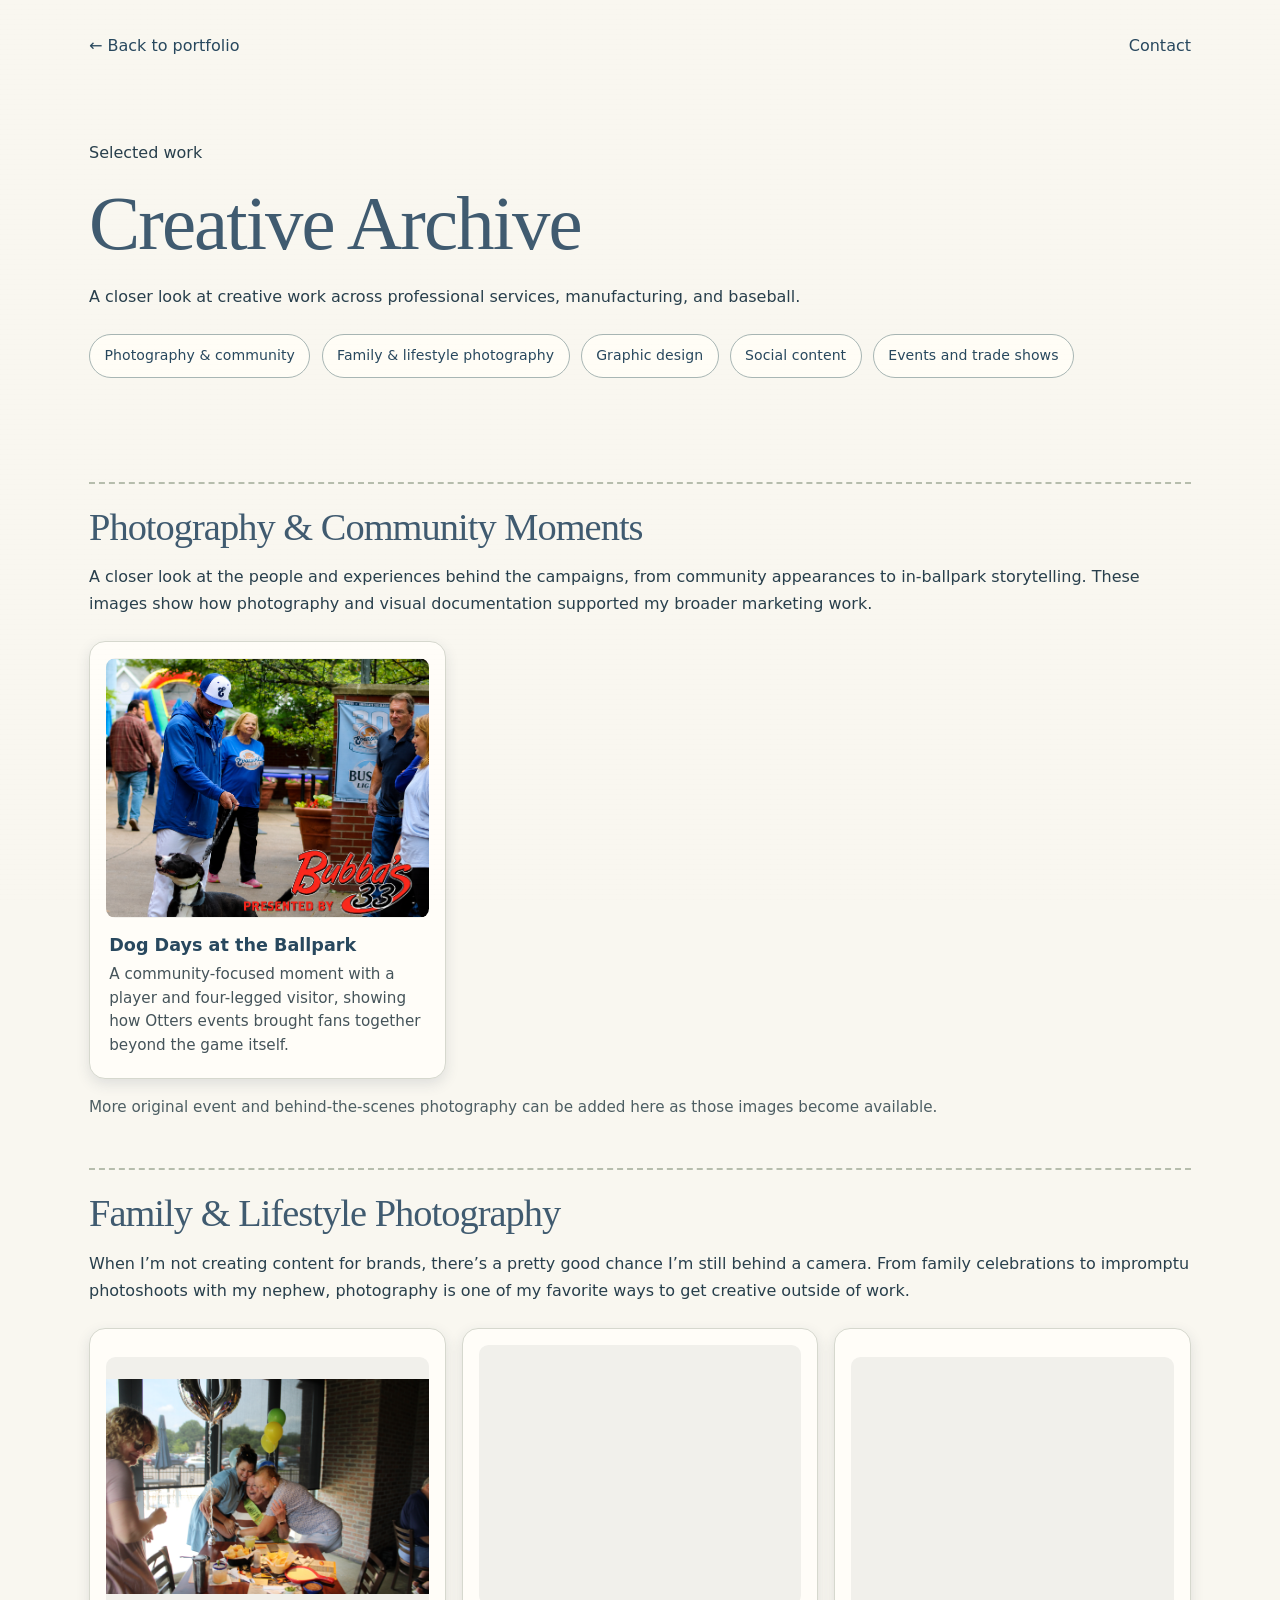
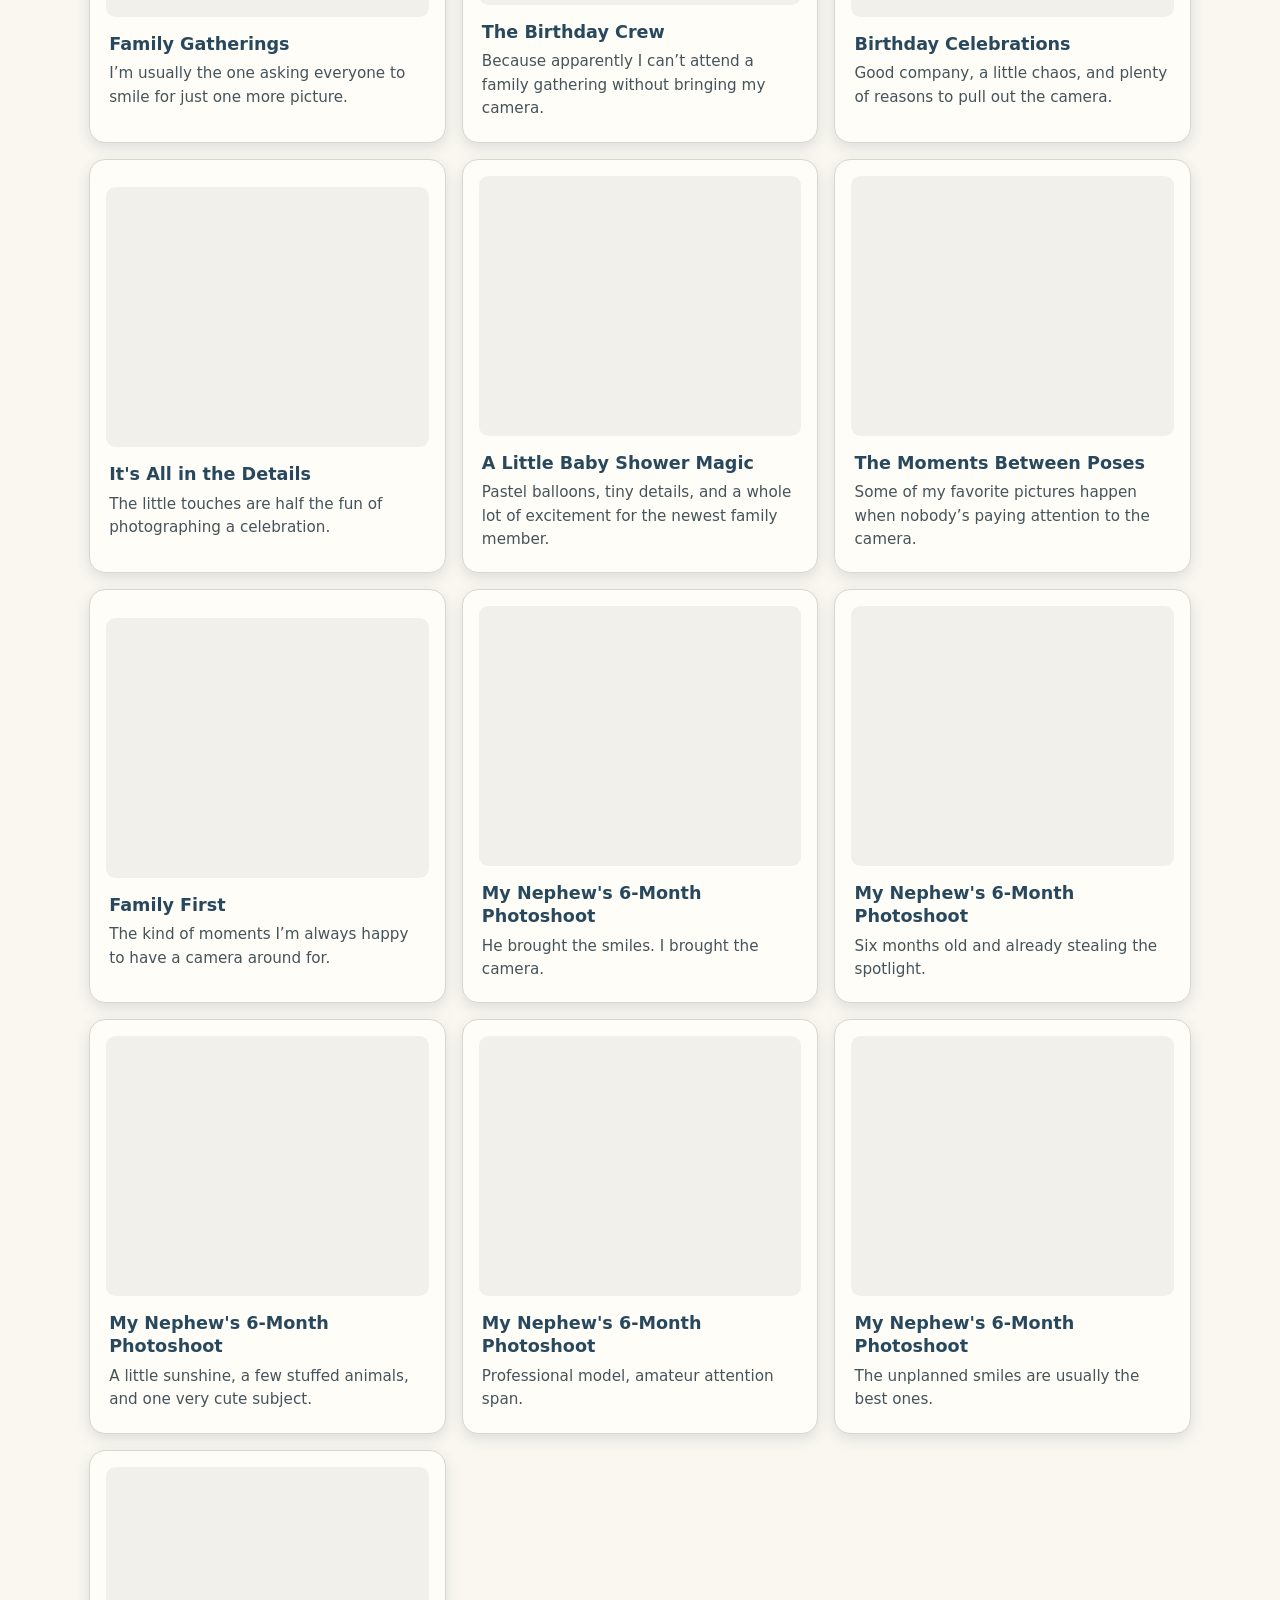
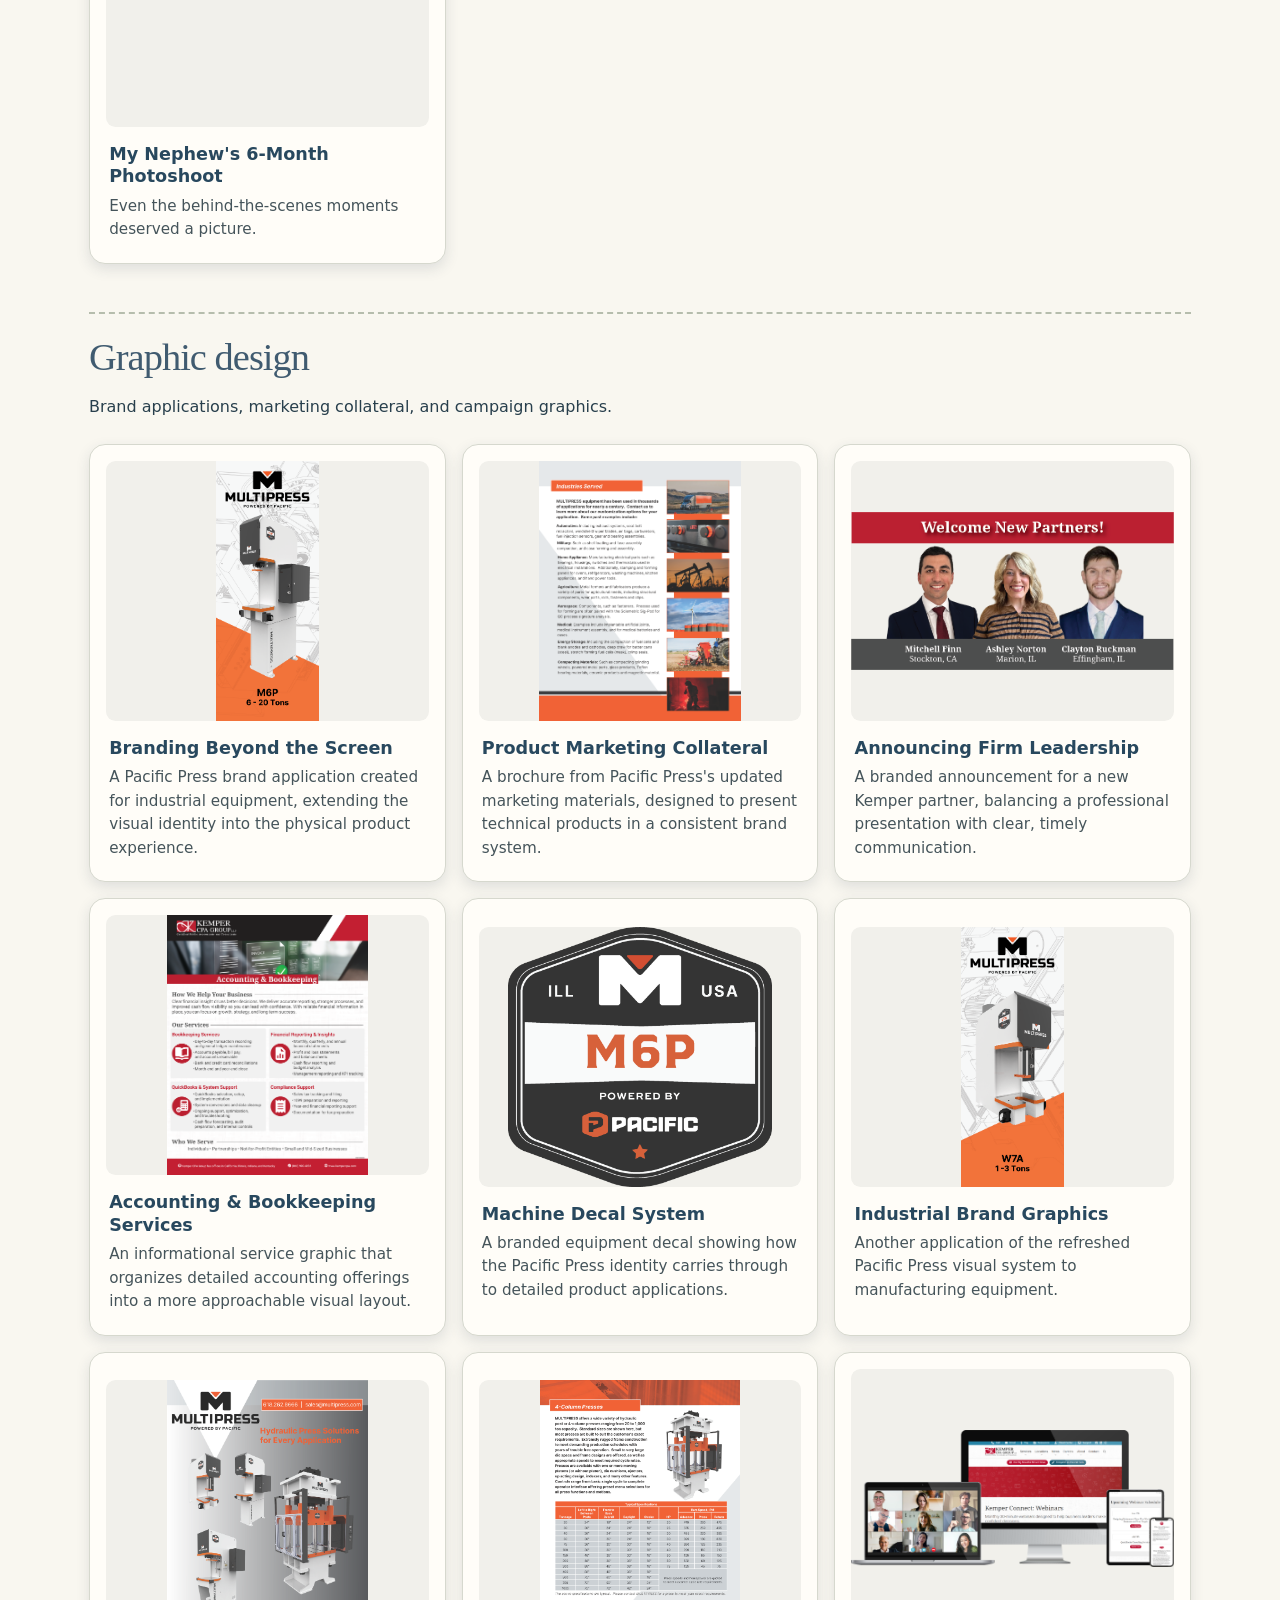
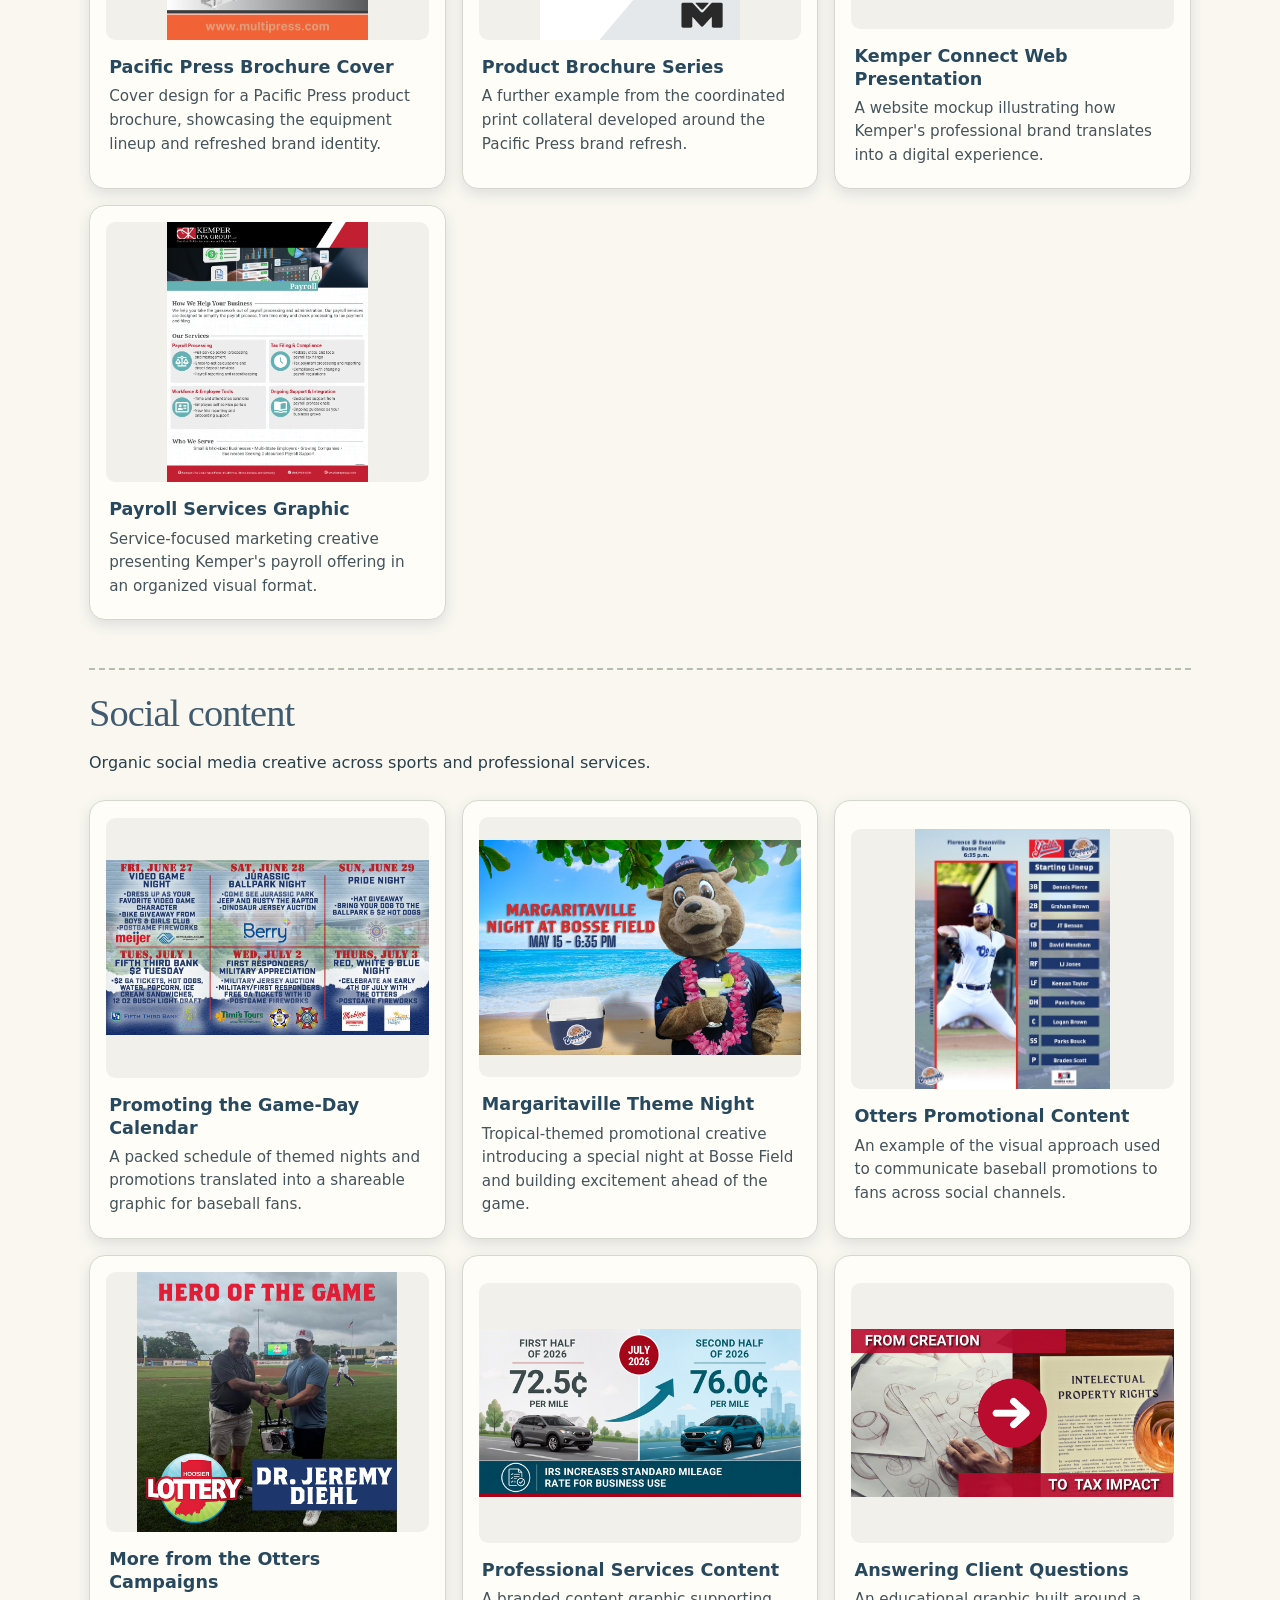
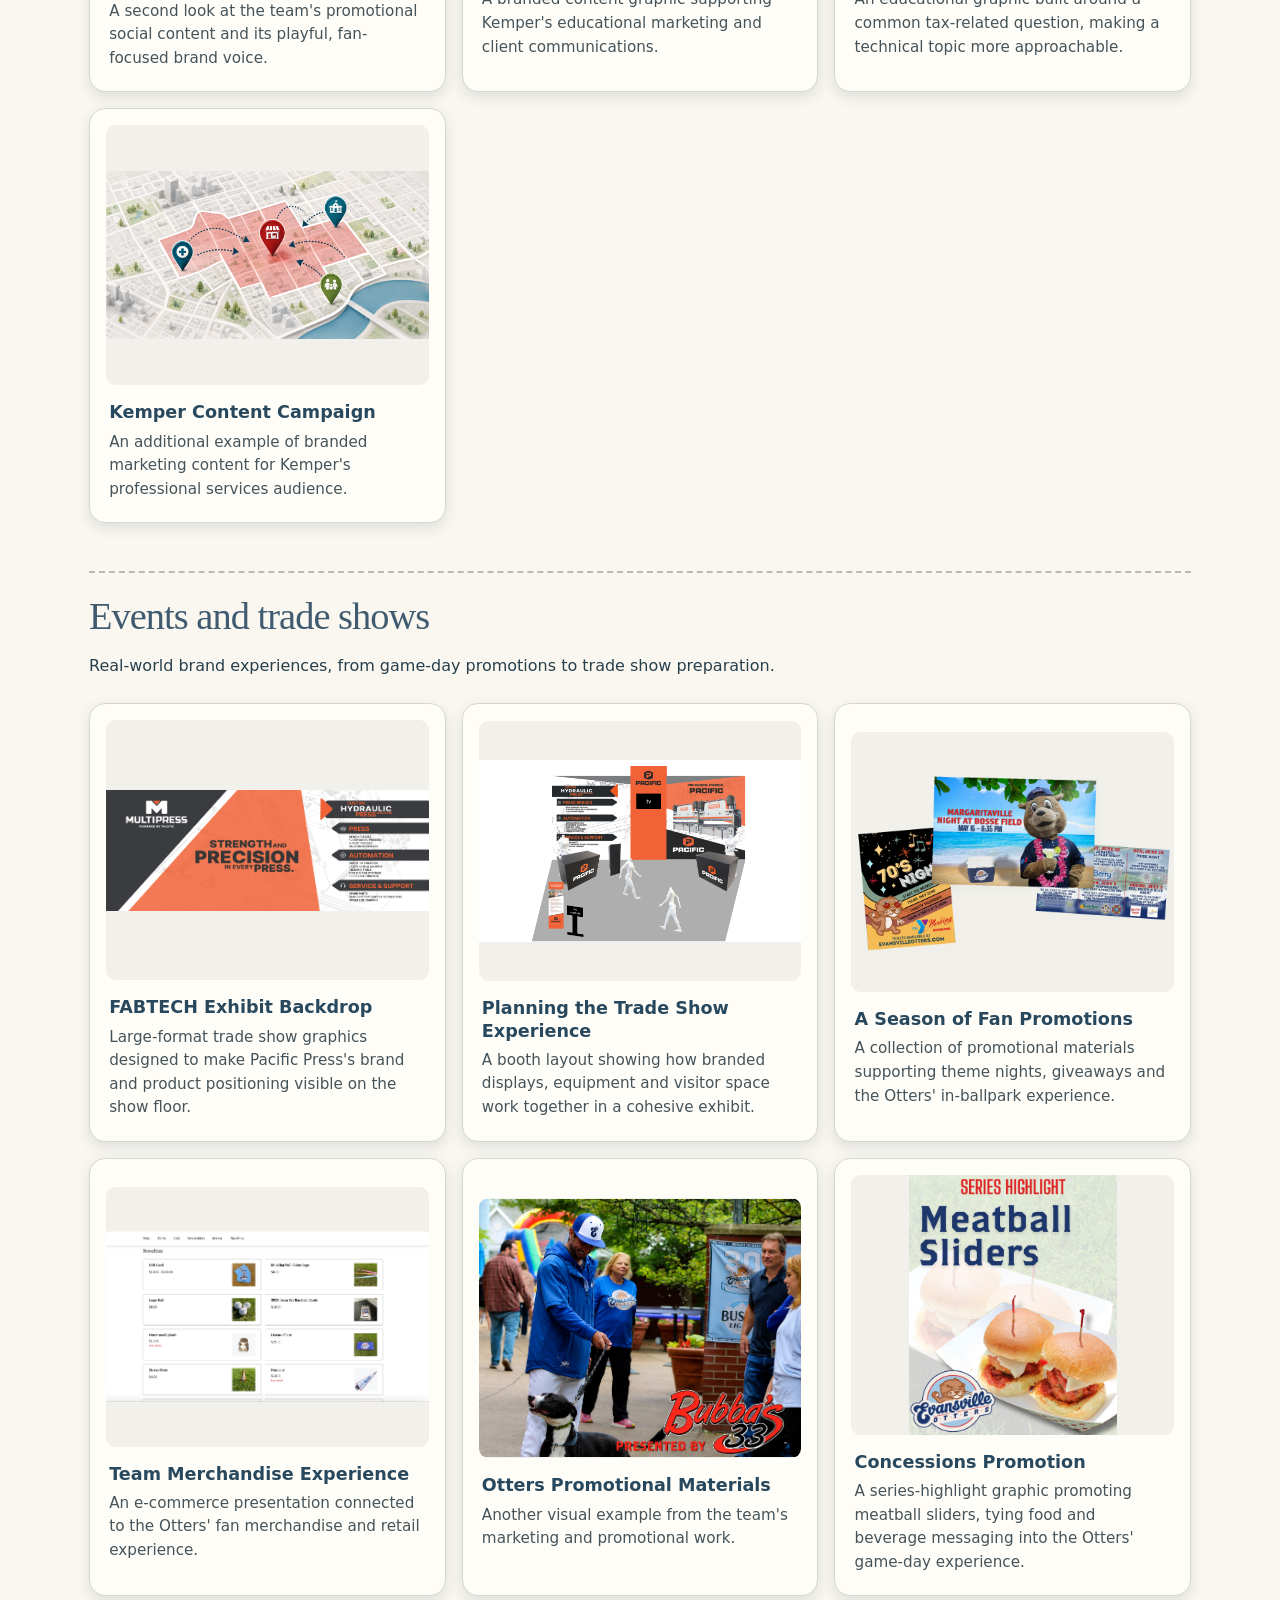
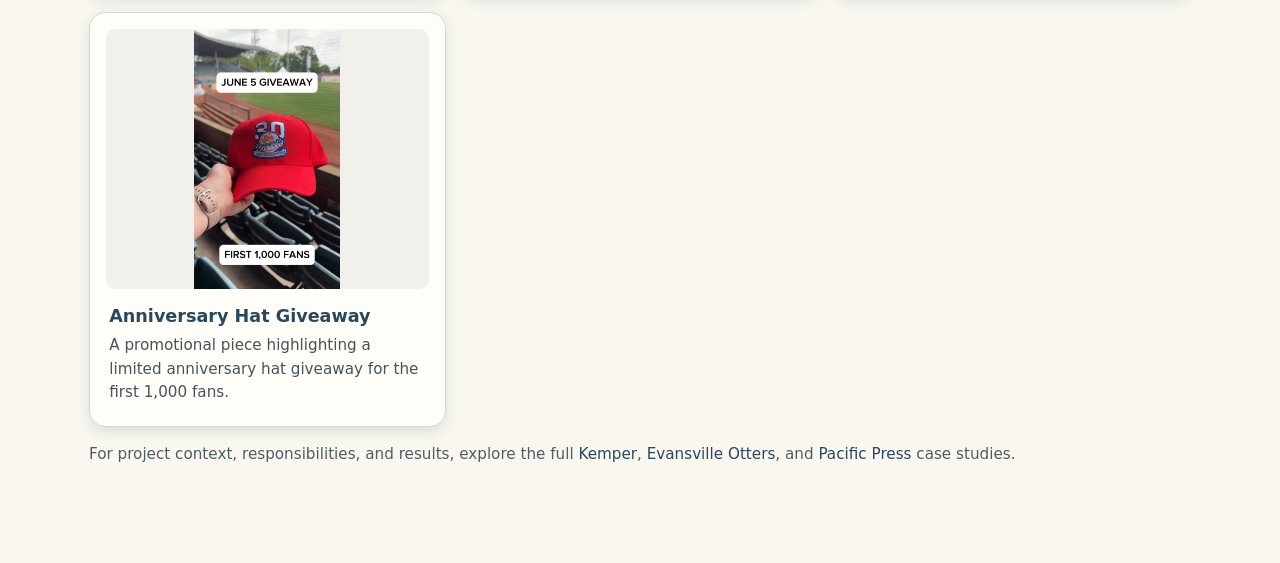
==== commit e2fe4233: "Correct Pacific Press brochure cover label" ====
--- a/creative-archive.html
+++ b/creative-archive.html
@@ -1 +1 @@
-<!doctype html><html lang="en"><head><meta charset="utf-8"><meta name="viewport" content="width=device-width, initial-scale=1"><title>Creative Archive | Kelsi Raben</title><meta name="description" content="Explore selected photography, graphic design, social media content, and event marketing from Kelsi Raben's portfolio."><meta name="robots" content="index,follow"><link rel="stylesheet" href="styles.css"><link rel="stylesheet" href="quilt-refresh-v3.css"><link rel="stylesheet" href="portfolio-review.css"><style>body{background:#f9f7f0;color:#283f4c}.archive-wrap{max-width:1150px;margin:auto;padding:2rem 1.5rem 5rem}.archive-top{display:flex;justify-content:space-between;align-items:center;gap:1rem;flex-wrap:wrap}.archive-top a,.archive-wrap a{color:#28485e}.archive-intro{padding:4rem 0 2rem}.archive-intro h1{font-size:clamp(2.5rem,6vw,5rem);line-height:1.1}.archive-jump{display:flex;gap:.7rem;flex-wrap:wrap;margin:1.5rem 0}.archive-jump a{padding:.55rem .9rem;border:1px solid #a8b6b4;border-radius:99px;background:#fffdf6}.gallery-section{margin-top:3rem;padding-top:1.5rem;border-top:2px dashed #b6bdad;scroll-margin-top:2rem}.gallery-section h2{font-size:clamp(1.7rem,3vw,2.6rem)}.gallery-grid{display:grid;grid-template-columns:repeat(3,minmax(0,1fr));gap:1rem;margin-top:1.5rem}.gallery-figure{margin:0;padding:.85rem;background:#fff;border:1px solid #d6d8ce;border-radius:1rem;box-shadow:0 5px 14px #243b5320;min-width:0;display:flex;flex-direction:column}.gallery-figure>a{display:block;width:100%;min-width:0}.gallery-figure img{display:block;width:100%;height:260px;object-fit:contain;background:#f1f0eb;border-radius:.6rem}.gallery-figure figcaption{display:block;width:100%;padding:1rem .2rem .3rem;font-size:.95rem;line-height:1.55}.gallery-figure figcaption strong{display:block;font-size:1.1rem;line-height:1.3;margin-bottom:.4rem;color:#28485e}.gallery-figure figcaption span{display:block;color:#45545a}.archive-note{font-size:.95rem;color:#4d5e63}@media(max-width:720px){.gallery-grid{grid-template-columns:1fr}.gallery-figure img{height:auto;max-height:420px}.archive-intro{padding:2.5rem 0 1rem}}</style></head><body><main class="archive-wrap"><div class="archive-top"><a href="index.html#archive">← Back to portfolio</a><a href="index.html#contact">Contact</a></div><header class="archive-intro"><p>Selected work</p><h1>Creative Archive</h1><p>A closer look at creative work across professional services, manufacturing, and baseball.</p><nav class="archive-jump" aria-label="Gallery categories"><a href="#photography">Photography &amp; community</a><a href="#family">Family &amp; lifestyle photography</a><a href="#design">Graphic design</a><a href="#social">Social content</a><a href="#events">Events and trade shows</a></nav></header><section id="photography" class="gallery-section"><h2>Photography &amp; Community Moments</h2><p>A closer look at the people and experiences behind the campaigns, from community appearances to in-ballpark storytelling. These images show how photography and visual documentation supported my broader marketing work.</p><div class="gallery-grid"><figure class="gallery-figure"><a href="assets/otters/55fcd361-c014-4c16-9ee3-3ee65ea74d9e.png" target="_blank" rel="noopener noreferrer" aria-label="Open full image: Dog Days community event"><img src="assets/otters/55fcd361-c014-4c16-9ee3-3ee65ea74d9e.png" alt="Evansville Otters player interacting with a dog during a community event" loading="lazy"></a><figcaption><strong>Dog Days at the Ballpark</strong><span>A community-focused moment with a player and four-legged visitor, showing how Otters events brought fans together beyond the game itself.</span></figcaption></figure></div><p class="archive-note">More original event and behind-the-scenes photography can be added here as those images become available.</p></section><section id="family" class="gallery-section"><h2>Family &amp; Lifestyle Photography</h2><p>When I’m not creating content for brands, there’s a pretty good chance I’m still behind a camera. From family celebrations to impromptu photoshoots with my nephew, photography is one of my favorite ways to get creative outside of work.</p><div class="gallery-grid"><figure class="gallery-figure"><a href="assets/family-photography/IMG_7855.JPG" target="_blank" rel="noopener noreferrer" aria-label="Open full image: Family Gatherings"><img src="assets/family-photography/IMG_7855.JPG" alt="Family Gatherings" loading="lazy" decoding="async"></a><figcaption><strong>Family Gatherings</strong><span>I’m usually the one asking everyone to smile for just one more picture.</span></figcaption></figure><figure class="gallery-figure"><a href="assets/family-photography/IMG_7890.JPG" target="_blank" rel="noopener noreferrer" aria-label="Open full image: The Birthday Crew"><img src="assets/family-photography/IMG_7890.JPG" alt="The Birthday Crew" loading="lazy" decoding="async"></a><figcaption><strong>The Birthday Crew</strong><span>Because apparently I can’t attend a family gathering without bringing my camera.</span></figcaption></figure><figure class="gallery-figure"><a href="assets/family-photography/IMG_7902.JPG" target="_blank" rel="noopener noreferrer" aria-label="Open full image: Birthday Celebrations"><img src="assets/family-photography/IMG_7902.JPG" alt="Birthday Celebrations" loading="lazy" decoding="async"></a><figcaption><strong>Birthday Celebrations</strong><span>Good company, a little chaos, and plenty of reasons to pull out the camera.</span></figcaption></figure><figure class="gallery-figure"><a href="assets/family-photography/IMG_7445.JPG" target="_blank" rel="noopener noreferrer" aria-label="Open full image: It&#39;s All in the Details"><img src="assets/family-photography/IMG_7445.JPG" alt="It&#39;s All in the Details" loading="lazy" decoding="async"></a><figcaption><strong>It&#39;s All in the Details</strong><span>The little touches are half the fun of photographing a celebration.</span></figcaption></figure><figure class="gallery-figure"><a href="assets/family-photography/IMG_7452.JPG" target="_blank" rel="noopener noreferrer" aria-label="Open full image: A Little Baby Shower Magic"><img src="assets/family-photography/IMG_7452.JPG" alt="A Little Baby Shower Magic" loading="lazy" decoding="async"></a><figcaption><strong>A Little Baby Shower Magic</strong><span>Pastel balloons, tiny details, and a whole lot of excitement for the newest family member.</span></figcaption></figure><figure class="gallery-figure"><a href="assets/family-photography/IMG_7595.JPG" target="_blank" rel="noopener noreferrer" aria-label="Open full image: The Moments Between Poses"><img src="assets/family-photography/IMG_7595.JPG" alt="The Moments Between Poses" loading="lazy" decoding="async"></a><figcaption><strong>The Moments Between Poses</strong><span>Some of my favorite pictures happen when nobody’s paying attention to the camera.</span></figcaption></figure><figure class="gallery-figure"><a href="assets/family-photography/IMG_7606.JPG" target="_blank" rel="noopener noreferrer" aria-label="Open full image: Family First"><img src="assets/family-photography/IMG_7606.JPG" alt="Family First" loading="lazy" decoding="async"></a><figcaption><strong>Family First</strong><span>The kind of moments I’m always happy to have a camera around for.</span></figcaption></figure><figure class="gallery-figure"><a href="assets/family-photography/IMG_8005.JPG" target="_blank" rel="noopener noreferrer" aria-label="Open full image: My Nephew&#39;s 6-Month Photoshoot"><img src="assets/family-photography/IMG_8005.JPG" alt="My Nephew&#39;s 6-Month Photoshoot" loading="lazy" decoding="async"></a><figcaption><strong>My Nephew&#39;s 6-Month Photoshoot</strong><span>He brought the smiles. I brought the camera.</span></figcaption></figure><figure class="gallery-figure"><a href="assets/family-photography/IMG_8019.JPG" target="_blank" rel="noopener noreferrer" aria-label="Open full image: My Nephew&#39;s 6-Month Photoshoot"><img src="assets/family-photography/IMG_8019.JPG" alt="My Nephew&#39;s 6-Month Photoshoot" loading="lazy" decoding="async"></a><figcaption><strong>My Nephew&#39;s 6-Month Photoshoot</strong><span>Six months old and already stealing the spotlight.</span></figcaption></figure><figure class="gallery-figure"><a href="assets/family-photography/IMG_8142.JPG" target="_blank" rel="noopener noreferrer" aria-label="Open full image: My Nephew&#39;s 6-Month Photoshoot"><img src="assets/family-photography/IMG_8142.JPG" alt="My Nephew&#39;s 6-Month Photoshoot" loading="lazy" decoding="async"></a><figcaption><strong>My Nephew&#39;s 6-Month Photoshoot</strong><span>A little sunshine, a few stuffed animals, and one very cute subject.</span></figcaption></figure><figure class="gallery-figure"><a href="assets/family-photography/IMG_8174.JPG" target="_blank" rel="noopener noreferrer" aria-label="Open full image: My Nephew&#39;s 6-Month Photoshoot"><img src="assets/family-photography/IMG_8174.JPG" alt="My Nephew&#39;s 6-Month Photoshoot" loading="lazy" decoding="async"></a><figcaption><strong>My Nephew&#39;s 6-Month Photoshoot</strong><span>Professional model, amateur attention span.</span></figcaption></figure><figure class="gallery-figure"><a href="assets/family-photography/IMG_8229.JPG" target="_blank" rel="noopener noreferrer" aria-label="Open full image: My Nephew&#39;s 6-Month Photoshoot"><img src="assets/family-photography/IMG_8229.JPG" alt="My Nephew&#39;s 6-Month Photoshoot" loading="lazy" decoding="async"></a><figcaption><strong>My Nephew&#39;s 6-Month Photoshoot</strong><span>The unplanned smiles are usually the best ones.</span></figcaption></figure><figure class="gallery-figure"><a href="assets/family-photography/IMG_8427.JPG" target="_blank" rel="noopener noreferrer" aria-label="Open full image: My Nephew&#39;s 6-Month Photoshoot"><img src="assets/family-photography/IMG_8427.JPG" alt="My Nephew&#39;s 6-Month Photoshoot" loading="lazy" decoding="async"></a><figcaption><strong>My Nephew&#39;s 6-Month Photoshoot</strong><span>Even the behind-the-scenes moments deserved a picture.</span></figcaption></figure></div></section><section id="design" class="gallery-section"><h2>Graphic design</h2><p>Brand applications, marketing collateral, and campaign graphics.</p><div class="gallery-grid"><figure class="gallery-figure"><a href="assets/pacific-press/machine-graphics-1.png" target="_blank" rel="noopener noreferrer" aria-label="Open full image: Pacific Press machine branding"><img src="assets/pacific-press/machine-graphics-1.png" alt="Pacific Press machine branding" loading="lazy"></a><figcaption><strong>Branding Beyond the Screen</strong><span>A Pacific Press brand application created for industrial equipment, extending the visual identity into the physical product experience.</span></figcaption></figure><figure class="gallery-figure"><a href="assets/pacific-press/brochure-1.png" target="_blank" rel="noopener noreferrer" aria-label="Open full image: Pacific Press brochure design"><img src="assets/pacific-press/brochure-1.png" alt="Pacific Press brochure design" loading="lazy"></a><figcaption><strong>Product Marketing Collateral</strong><span>A brochure from Pacific Press's updated marketing materials, designed to present technical products in a consistent brand system.</span></figcaption></figure><figure class="gallery-figure"><a href="assets/kemper/New%20Partner%20Graphic%206-2026.png" target="_blank" rel="noopener noreferrer" aria-label="Open full image: Kemper partner announcement graphic"><img src="assets/kemper/New Partner Graphic 6-2026.png" alt="Kemper partner announcement graphic" loading="lazy"></a><figcaption><strong>Announcing Firm Leadership</strong><span>A branded announcement for a new Kemper partner, balancing a professional presentation with clear, timely communication.</span></figcaption></figure><figure class="gallery-figure"><a href="assets/kemper/Accounting%20&%20Bookkeeping%20-%20V001SS0426.png" target="_blank" rel="noopener noreferrer" aria-label="Open full image: Kemper accounting and bookkeeping infographic"><img src="assets/kemper/Accounting &amp; Bookkeeping - V001SS0426.png" alt="Kemper accounting and bookkeeping infographic" loading="lazy"></a><figcaption><strong>Accounting & Bookkeeping Services</strong><span>An informational service graphic that organizes detailed accounting offerings into a more approachable visual layout.</span></figcaption></figure><figure class="gallery-figure"><a href="assets/pacific-press/m6p-decal.png" target="_blank" rel="noopener noreferrer" aria-label="Open full image: Machine Decal System"><img src="assets/pacific-press/m6p-decal.png" alt="Machine Decal System" loading="lazy"></a><figcaption><strong>Machine Decal System</strong><span>A branded equipment decal showing how the Pacific Press identity carries through to detailed product applications.</span></figcaption></figure><figure class="gallery-figure"><a href="assets/pacific-press/machine-graphics-3.png" target="_blank" rel="noopener noreferrer" aria-label="Open full image: Industrial Brand Graphics"><img src="assets/pacific-press/machine-graphics-3.png" alt="Industrial Brand Graphics" loading="lazy"></a><figcaption><strong>Industrial Brand Graphics</strong><span>Another application of the refreshed Pacific Press visual system to manufacturing equipment.</span></figcaption></figure><figure class="gallery-figure"><a href="assets/pacific-press/brochure-3.png" target="_blank" rel="noopener noreferrer" aria-label="Open full image: Brochure Interior Design"><img src="assets/pacific-press/brochure-3.png" alt="Brochure Interior Design" loading="lazy"></a><figcaption><strong>Brochure Interior Design</strong><span>An interior page from Pacific Press product literature, pairing technical information with the updated brand presentation.</span></figcaption></figure><figure class="gallery-figure"><a href="assets/pacific-press/brochure-6.png" target="_blank" rel="noopener noreferrer" aria-label="Open full image: Product Brochure Series"><img src="assets/pacific-press/brochure-6.png" alt="Product Brochure Series" loading="lazy"></a><figcaption><strong>Product Brochure Series</strong><span>A further example from the coordinated print collateral developed around the Pacific Press brand refresh.</span></figcaption></figure><figure class="gallery-figure"><a href="assets/kemper/Kemper%20Connect%20-website-mockup.png" target="_blank" rel="noopener noreferrer" aria-label="Open full image: Kemper Connect Web Presentation"><img src="assets/kemper/Kemper Connect -website-mockup.png" alt="Kemper Connect Web Presentation" loading="lazy"></a><figcaption><strong>Kemper Connect Web Presentation</strong><span>A website mockup illustrating how Kemper's professional brand translates into a digital experience.</span></figcaption></figure><figure class="gallery-figure"><a href="assets/kemper/Payroll%20-%20V006SS0426.png" target="_blank" rel="noopener noreferrer" aria-label="Open full image: Payroll Services Graphic"><img src="assets/kemper/Payroll - V006SS0426.png" alt="Payroll Services Graphic" loading="lazy"></a><figcaption><strong>Payroll Services Graphic</strong><span>Service-focused marketing creative presenting Kemper's payroll offering in an organized visual format.</span></figcaption></figure></div></section><section id="social" class="gallery-section"><h2>Social content</h2><p>Organic social media creative across sports and professional services.</p><div class="gallery-grid"><figure class="gallery-figure"><a href="assets/otters/Evansville%20Otters%20-%20Social%20Post%202.jpg" target="_blank" rel="noopener noreferrer" aria-label="Open full image: Evansville Otters social media post"><img src="assets/otters/Evansville Otters - Social Post 2.jpg" alt="Evansville Otters social media post" loading="lazy"></a><figcaption><strong>Promoting the Game-Day Calendar</strong><span>A packed schedule of themed nights and promotions translated into a shareable graphic for baseball fans.</span></figcaption></figure><figure class="gallery-figure"><a href="assets/otters/Evansville%20Otters%20-%20Social%20Post%205.jpg" target="_blank" rel="noopener noreferrer" aria-label="Open full image: Evansville Otters social media creative"><img src="assets/otters/Evansville Otters - Social Post 5.jpg" alt="Evansville Otters social media creative" loading="lazy"></a><figcaption><strong>Margaritaville Theme Night</strong><span>Tropical-themed promotional creative introducing a special night at Bosse Field and building excitement ahead of the game.</span></figcaption></figure><figure class="gallery-figure"><a href="assets/otters/Evansville%20Otters%20-%20Social%20Post%201.jpg" target="_blank" rel="noopener noreferrer" aria-label="Open full image: Otters Promotional Content"><img src="assets/otters/Evansville Otters - Social Post 1.jpg" alt="Otters Promotional Content" loading="lazy"></a><figcaption><strong>Otters Promotional Content</strong><span>An example of the visual approach used to communicate baseball promotions to fans across social channels.</span></figcaption></figure><figure class="gallery-figure"><a href="assets/otters/Evansville%20Otters%20-%20Social%20Post%203.jpg" target="_blank" rel="noopener noreferrer" aria-label="Open full image: More from the Otters Campaigns"><img src="assets/otters/Evansville Otters - Social Post 3.jpg" alt="More from the Otters Campaigns" loading="lazy"></a><figcaption><strong>More from the Otters Campaigns</strong><span>A second look at the team's promotional social content and its playful, fan-focused brand voice.</span></figcaption></figure><figure class="gallery-figure"><a href="assets/kemper/Blog%207-28-2026.png" target="_blank" rel="noopener noreferrer" aria-label="Open full image: Professional Services Content"><img src="assets/kemper/Blog 7-28-2026.png" alt="Professional Services Content" loading="lazy"></a><figcaption><strong>Professional Services Content</strong><span>A branded content graphic supporting Kemper's educational marketing and client communications.</span></figcaption></figure><figure class="gallery-figure"><a href="assets/kemper/Did%20you%20receive%20a%20letter%20from%20the%20IRS%20(3).png" target="_blank" rel="noopener noreferrer" aria-label="Open full image: Answering Client Questions"><img src="assets/kemper/Did you receive a letter from the IRS (3).png" alt="Answering Client Questions" loading="lazy"></a><figcaption><strong>Answering Client Questions</strong><span>An educational graphic built around a common tax-related question, making a technical topic more approachable.</span></figcaption></figure><figure class="gallery-figure"><a href="assets/kemper/8-11-2026.png" target="_blank" rel="noopener noreferrer" aria-label="Open full image: Kemper Content Campaign"><img src="assets/kemper/8-11-2026.png" alt="Kemper Content Campaign" loading="lazy"></a><figcaption><strong>Kemper Content Campaign</strong><span>An additional example of branded marketing content for Kemper's professional services audience.</span></figcaption></figure></div></section><section id="events" class="gallery-section"><h2>Events and trade shows</h2><p>Real-world brand experiences, from game-day promotions to trade show preparation.</p><div class="gallery-grid"><figure class="gallery-figure"><a href="assets/pacific-press/fabtech-backdrop.png" target="_blank" rel="noopener noreferrer" aria-label="Open full image: Pacific Press FABTECH backdrop"><img src="assets/pacific-press/fabtech-backdrop.png" alt="Pacific Press FABTECH backdrop" loading="lazy"></a><figcaption><strong>FABTECH Exhibit Backdrop</strong><span>Large-format trade show graphics designed to make Pacific Press's brand and product positioning visible on the show floor.</span></figcaption></figure><figure class="gallery-figure"><a href="assets/pacific-press/fabtech-booth-layout.png" target="_blank" rel="noopener noreferrer" aria-label="Open full image: FABTECH booth layout"><img src="assets/pacific-press/fabtech-booth-layout.png" alt="FABTECH booth layout" loading="lazy"></a><figcaption><strong>Planning the Trade Show Experience</strong><span>A booth layout showing how branded displays, equipment and visitor space work together in a cohesive exhibit.</span></figcaption></figure><figure class="gallery-figure"><a href="assets/otters/otters-hero.png" target="_blank" rel="noopener noreferrer" aria-label="Open full image: Evansville Otters event marketing"><img src="assets/otters/otters-hero.png" alt="Evansville Otters event marketing" loading="lazy"></a><figcaption><strong>A Season of Fan Promotions</strong><span>A collection of promotional materials supporting theme nights, giveaways and the Otters' in-ballpark experience.</span></figcaption></figure><figure class="gallery-figure"><a href="assets/otters/Otters%20ECommerce.png" target="_blank" rel="noopener noreferrer" aria-label="Open full image: Team Merchandise Experience"><img src="assets/otters/Otters ECommerce.png" alt="Team Merchandise Experience" loading="lazy"></a><figcaption><strong>Team Merchandise Experience</strong><span>An e-commerce presentation connected to the Otters' fan merchandise and retail experience.</span></figcaption></figure><figure class="gallery-figure"><a href="assets/otters/55fcd361-c014-4c16-9ee3-3ee65ea74d9e.png" target="_blank" rel="noopener noreferrer" aria-label="Open full image: Otters Promotional Materials"><img src="assets/otters/55fcd361-c014-4c16-9ee3-3ee65ea74d9e.png" alt="Otters Promotional Materials" loading="lazy"></a><figcaption><strong>Otters Promotional Materials</strong><span>Another visual example from the team's marketing and promotional work.</span></figcaption></figure><figure class="gallery-figure"><a href="assets/otters/502510157_18500760919060422_8121331711903519054_n.jpg" target="_blank" rel="noopener noreferrer" aria-label="Open full image: Concessions Promotion"><img src="assets/otters/502510157_18500760919060422_8121331711903519054_n.jpg" alt="Concessions Promotion" loading="lazy"></a><figcaption><strong>Concessions Promotion</strong><span>A series-highlight graphic promoting meatball sliders, tying food and beverage messaging into the Otters' game-day experience.</span></figcaption></figure><figure class="gallery-figure"><a href="assets/otters/502410389_18500729896060422_2513679461006669055_n.jpg" target="_blank" rel="noopener noreferrer" aria-label="Open full image: Anniversary Hat Giveaway"><img src="assets/otters/502410389_18500729896060422_2513679461006669055_n.jpg" alt="Anniversary Hat Giveaway" loading="lazy"></a><figcaption><strong>Anniversary Hat Giveaway</strong><span>A promotional piece highlighting a limited anniversary hat giveaway for the first 1,000 fans.</span></figcaption></figure></div></section><p class="archive-note">For project context, responsibilities, and results, explore the full <a href="kemper.html">Kemper</a>, <a href="otters.html">Evansville Otters</a>, and <a href="pacific-press.html">Pacific Press</a> case studies.</p></main></body></html>+<!doctype html><html lang="en"><head><meta charset="utf-8"><meta name="viewport" content="width=device-width, initial-scale=1"><title>Creative Archive | Kelsi Raben</title><meta name="description" content="Explore selected photography, graphic design, social media content, and event marketing from Kelsi Raben's portfolio."><meta name="robots" content="index,follow"><link rel="stylesheet" href="styles.css"><link rel="stylesheet" href="quilt-refresh-v3.css"><link rel="stylesheet" href="portfolio-review.css"><style>body{background:#f9f7f0;color:#283f4c}.archive-wrap{max-width:1150px;margin:auto;padding:2rem 1.5rem 5rem}.archive-top{display:flex;justify-content:space-between;align-items:center;gap:1rem;flex-wrap:wrap}.archive-top a,.archive-wrap a{color:#28485e}.archive-intro{padding:4rem 0 2rem}.archive-intro h1{font-size:clamp(2.5rem,6vw,5rem);line-height:1.1}.archive-jump{display:flex;gap:.7rem;flex-wrap:wrap;margin:1.5rem 0}.archive-jump a{padding:.55rem .9rem;border:1px solid #a8b6b4;border-radius:99px;background:#fffdf6}.gallery-section{margin-top:3rem;padding-top:1.5rem;border-top:2px dashed #b6bdad;scroll-margin-top:2rem}.gallery-section h2{font-size:clamp(1.7rem,3vw,2.6rem)}.gallery-grid{display:grid;grid-template-columns:repeat(3,minmax(0,1fr));gap:1rem;margin-top:1.5rem}.gallery-figure{margin:0;padding:.85rem;background:#fff;border:1px solid #d6d8ce;border-radius:1rem;box-shadow:0 5px 14px #243b5320;min-width:0;display:flex;flex-direction:column}.gallery-figure>a{display:block;width:100%;min-width:0}.gallery-figure img{display:block;width:100%;height:260px;object-fit:contain;background:#f1f0eb;border-radius:.6rem}.gallery-figure figcaption{display:block;width:100%;padding:1rem .2rem .3rem;font-size:.95rem;line-height:1.55}.gallery-figure figcaption strong{display:block;font-size:1.1rem;line-height:1.3;margin-bottom:.4rem;color:#28485e}.gallery-figure figcaption span{display:block;color:#45545a}.archive-note{font-size:.95rem;color:#4d5e63}@media(max-width:720px){.gallery-grid{grid-template-columns:1fr}.gallery-figure img{height:auto;max-height:420px}.archive-intro{padding:2.5rem 0 1rem}}</style></head><body><main class="archive-wrap"><div class="archive-top"><a href="index.html#archive">← Back to portfolio</a><a href="index.html#contact">Contact</a></div><header class="archive-intro"><p>Selected work</p><h1>Creative Archive</h1><p>A closer look at creative work across professional services, manufacturing, and baseball.</p><nav class="archive-jump" aria-label="Gallery categories"><a href="#photography">Photography &amp; community</a><a href="#family">Family &amp; lifestyle photography</a><a href="#design">Graphic design</a><a href="#social">Social content</a><a href="#events">Events and trade shows</a></nav></header><section id="photography" class="gallery-section"><h2>Photography &amp; Community Moments</h2><p>A closer look at the people and experiences behind the campaigns, from community appearances to in-ballpark storytelling. These images show how photography and visual documentation supported my broader marketing work.</p><div class="gallery-grid"><figure class="gallery-figure"><a href="assets/otters/55fcd361-c014-4c16-9ee3-3ee65ea74d9e.png" target="_blank" rel="noopener noreferrer" aria-label="Open full image: Dog Days community event"><img src="assets/otters/55fcd361-c014-4c16-9ee3-3ee65ea74d9e.png" alt="Evansville Otters player interacting with a dog during a community event" loading="lazy"></a><figcaption><strong>Dog Days at the Ballpark</strong><span>A community-focused moment with a player and four-legged visitor, showing how Otters events brought fans together beyond the game itself.</span></figcaption></figure></div><p class="archive-note">More original event and behind-the-scenes photography can be added here as those images become available.</p></section><section id="family" class="gallery-section"><h2>Family &amp; Lifestyle Photography</h2><p>When I’m not creating content for brands, there’s a pretty good chance I’m still behind a camera. From family celebrations to impromptu photoshoots with my nephew, photography is one of my favorite ways to get creative outside of work.</p><div class="gallery-grid"><figure class="gallery-figure"><a href="assets/family-photography/IMG_7855.JPG" target="_blank" rel="noopener noreferrer" aria-label="Open full image: Family Gatherings"><img src="assets/family-photography/IMG_7855.JPG" alt="Family Gatherings" loading="lazy" decoding="async"></a><figcaption><strong>Family Gatherings</strong><span>I’m usually the one asking everyone to smile for just one more picture.</span></figcaption></figure><figure class="gallery-figure"><a href="assets/family-photography/IMG_7890.JPG" target="_blank" rel="noopener noreferrer" aria-label="Open full image: The Birthday Crew"><img src="assets/family-photography/IMG_7890.JPG" alt="The Birthday Crew" loading="lazy" decoding="async"></a><figcaption><strong>The Birthday Crew</strong><span>Because apparently I can’t attend a family gathering without bringing my camera.</span></figcaption></figure><figure class="gallery-figure"><a href="assets/family-photography/IMG_7902.JPG" target="_blank" rel="noopener noreferrer" aria-label="Open full image: Birthday Celebrations"><img src="assets/family-photography/IMG_7902.JPG" alt="Birthday Celebrations" loading="lazy" decoding="async"></a><figcaption><strong>Birthday Celebrations</strong><span>Good company, a little chaos, and plenty of reasons to pull out the camera.</span></figcaption></figure><figure class="gallery-figure"><a href="assets/family-photography/IMG_7445.JPG" target="_blank" rel="noopener noreferrer" aria-label="Open full image: It&#39;s All in the Details"><img src="assets/family-photography/IMG_7445.JPG" alt="It&#39;s All in the Details" loading="lazy" decoding="async"></a><figcaption><strong>It&#39;s All in the Details</strong><span>The little touches are half the fun of photographing a celebration.</span></figcaption></figure><figure class="gallery-figure"><a href="assets/family-photography/IMG_7452.JPG" target="_blank" rel="noopener noreferrer" aria-label="Open full image: A Little Baby Shower Magic"><img src="assets/family-photography/IMG_7452.JPG" alt="A Little Baby Shower Magic" loading="lazy" decoding="async"></a><figcaption><strong>A Little Baby Shower Magic</strong><span>Pastel balloons, tiny details, and a whole lot of excitement for the newest family member.</span></figcaption></figure><figure class="gallery-figure"><a href="assets/family-photography/IMG_7595.JPG" target="_blank" rel="noopener noreferrer" aria-label="Open full image: The Moments Between Poses"><img src="assets/family-photography/IMG_7595.JPG" alt="The Moments Between Poses" loading="lazy" decoding="async"></a><figcaption><strong>The Moments Between Poses</strong><span>Some of my favorite pictures happen when nobody’s paying attention to the camera.</span></figcaption></figure><figure class="gallery-figure"><a href="assets/family-photography/IMG_7606.JPG" target="_blank" rel="noopener noreferrer" aria-label="Open full image: Family First"><img src="assets/family-photography/IMG_7606.JPG" alt="Family First" loading="lazy" decoding="async"></a><figcaption><strong>Family First</strong><span>The kind of moments I’m always happy to have a camera around for.</span></figcaption></figure><figure class="gallery-figure"><a href="assets/family-photography/IMG_8005.JPG" target="_blank" rel="noopener noreferrer" aria-label="Open full image: My Nephew&#39;s 6-Month Photoshoot"><img src="assets/family-photography/IMG_8005.JPG" alt="My Nephew&#39;s 6-Month Photoshoot" loading="lazy" decoding="async"></a><figcaption><strong>My Nephew&#39;s 6-Month Photoshoot</strong><span>He brought the smiles. I brought the camera.</span></figcaption></figure><figure class="gallery-figure"><a href="assets/family-photography/IMG_8019.JPG" target="_blank" rel="noopener noreferrer" aria-label="Open full image: My Nephew&#39;s 6-Month Photoshoot"><img src="assets/family-photography/IMG_8019.JPG" alt="My Nephew&#39;s 6-Month Photoshoot" loading="lazy" decoding="async"></a><figcaption><strong>My Nephew&#39;s 6-Month Photoshoot</strong><span>Six months old and already stealing the spotlight.</span></figcaption></figure><figure class="gallery-figure"><a href="assets/family-photography/IMG_8142.JPG" target="_blank" rel="noopener noreferrer" aria-label="Open full image: My Nephew&#39;s 6-Month Photoshoot"><img src="assets/family-photography/IMG_8142.JPG" alt="My Nephew&#39;s 6-Month Photoshoot" loading="lazy" decoding="async"></a><figcaption><strong>My Nephew&#39;s 6-Month Photoshoot</strong><span>A little sunshine, a few stuffed animals, and one very cute subject.</span></figcaption></figure><figure class="gallery-figure"><a href="assets/family-photography/IMG_8174.JPG" target="_blank" rel="noopener noreferrer" aria-label="Open full image: My Nephew&#39;s 6-Month Photoshoot"><img src="assets/family-photography/IMG_8174.JPG" alt="My Nephew&#39;s 6-Month Photoshoot" loading="lazy" decoding="async"></a><figcaption><strong>My Nephew&#39;s 6-Month Photoshoot</strong><span>Professional model, amateur attention span.</span></figcaption></figure><figure class="gallery-figure"><a href="assets/family-photography/IMG_8229.JPG" target="_blank" rel="noopener noreferrer" aria-label="Open full image: My Nephew&#39;s 6-Month Photoshoot"><img src="assets/family-photography/IMG_8229.JPG" alt="My Nephew&#39;s 6-Month Photoshoot" loading="lazy" decoding="async"></a><figcaption><strong>My Nephew&#39;s 6-Month Photoshoot</strong><span>The unplanned smiles are usually the best ones.</span></figcaption></figure><figure class="gallery-figure"><a href="assets/family-photography/IMG_8427.JPG" target="_blank" rel="noopener noreferrer" aria-label="Open full image: My Nephew&#39;s 6-Month Photoshoot"><img src="assets/family-photography/IMG_8427.JPG" alt="My Nephew&#39;s 6-Month Photoshoot" loading="lazy" decoding="async"></a><figcaption><strong>My Nephew&#39;s 6-Month Photoshoot</strong><span>Even the behind-the-scenes moments deserved a picture.</span></figcaption></figure></div></section><section id="design" class="gallery-section"><h2>Graphic design</h2><p>Brand applications, marketing collateral, and campaign graphics.</p><div class="gallery-grid"><figure class="gallery-figure"><a href="assets/pacific-press/machine-graphics-1.png" target="_blank" rel="noopener noreferrer" aria-label="Open full image: Pacific Press machine branding"><img src="assets/pacific-press/machine-graphics-1.png" alt="Pacific Press machine branding" loading="lazy"></a><figcaption><strong>Branding Beyond the Screen</strong><span>A Pacific Press brand application created for industrial equipment, extending the visual identity into the physical product experience.</span></figcaption></figure><figure class="gallery-figure"><a href="assets/pacific-press/brochure-1.png" target="_blank" rel="noopener noreferrer" aria-label="Open full image: Pacific Press brochure design"><img src="assets/pacific-press/brochure-1.png" alt="Pacific Press brochure design" loading="lazy"></a><figcaption><strong>Product Marketing Collateral</strong><span>A brochure from Pacific Press's updated marketing materials, designed to present technical products in a consistent brand system.</span></figcaption></figure><figure class="gallery-figure"><a href="assets/kemper/New%20Partner%20Graphic%206-2026.png" target="_blank" rel="noopener noreferrer" aria-label="Open full image: Kemper partner announcement graphic"><img src="assets/kemper/New Partner Graphic 6-2026.png" alt="Kemper partner announcement graphic" loading="lazy"></a><figcaption><strong>Announcing Firm Leadership</strong><span>A branded announcement for a new Kemper partner, balancing a professional presentation with clear, timely communication.</span></figcaption></figure><figure class="gallery-figure"><a href="assets/kemper/Accounting%20&%20Bookkeeping%20-%20V001SS0426.png" target="_blank" rel="noopener noreferrer" aria-label="Open full image: Kemper accounting and bookkeeping infographic"><img src="assets/kemper/Accounting &amp; Bookkeeping - V001SS0426.png" alt="Kemper accounting and bookkeeping infographic" loading="lazy"></a><figcaption><strong>Accounting & Bookkeeping Services</strong><span>An informational service graphic that organizes detailed accounting offerings into a more approachable visual layout.</span></figcaption></figure><figure class="gallery-figure"><a href="assets/pacific-press/m6p-decal.png" target="_blank" rel="noopener noreferrer" aria-label="Open full image: Machine Decal System"><img src="assets/pacific-press/m6p-decal.png" alt="Machine Decal System" loading="lazy"></a><figcaption><strong>Machine Decal System</strong><span>A branded equipment decal showing how the Pacific Press identity carries through to detailed product applications.</span></figcaption></figure><figure class="gallery-figure"><a href="assets/pacific-press/machine-graphics-3.png" target="_blank" rel="noopener noreferrer" aria-label="Open full image: Industrial Brand Graphics"><img src="assets/pacific-press/machine-graphics-3.png" alt="Industrial Brand Graphics" loading="lazy"></a><figcaption><strong>Industrial Brand Graphics</strong><span>Another application of the refreshed Pacific Press visual system to manufacturing equipment.</span></figcaption></figure><figure class="gallery-figure"><a href="assets/pacific-press/brochure-3.png" target="_blank" rel="noopener noreferrer" aria-label="Open full image: Pacific Press Brochure Cover"><img src="assets/pacific-press/brochure-3.png" alt="Pacific Press Brochure Cover" loading="lazy"></a><figcaption><strong>Pacific Press Brochure Cover</strong><span>Cover design for a Pacific Press product brochure, showcasing the equipment lineup and refreshed brand identity.</span></figcaption></figure><figure class="gallery-figure"><a href="assets/pacific-press/brochure-6.png" target="_blank" rel="noopener noreferrer" aria-label="Open full image: Product Brochure Series"><img src="assets/pacific-press/brochure-6.png" alt="Product Brochure Series" loading="lazy"></a><figcaption><strong>Product Brochure Series</strong><span>A further example from the coordinated print collateral developed around the Pacific Press brand refresh.</span></figcaption></figure><figure class="gallery-figure"><a href="assets/kemper/Kemper%20Connect%20-website-mockup.png" target="_blank" rel="noopener noreferrer" aria-label="Open full image: Kemper Connect Web Presentation"><img src="assets/kemper/Kemper Connect -website-mockup.png" alt="Kemper Connect Web Presentation" loading="lazy"></a><figcaption><strong>Kemper Connect Web Presentation</strong><span>A website mockup illustrating how Kemper's professional brand translates into a digital experience.</span></figcaption></figure><figure class="gallery-figure"><a href="assets/kemper/Payroll%20-%20V006SS0426.png" target="_blank" rel="noopener noreferrer" aria-label="Open full image: Payroll Services Graphic"><img src="assets/kemper/Payroll - V006SS0426.png" alt="Payroll Services Graphic" loading="lazy"></a><figcaption><strong>Payroll Services Graphic</strong><span>Service-focused marketing creative presenting Kemper's payroll offering in an organized visual format.</span></figcaption></figure></div></section><section id="social" class="gallery-section"><h2>Social content</h2><p>Organic social media creative across sports and professional services.</p><div class="gallery-grid"><figure class="gallery-figure"><a href="assets/otters/Evansville%20Otters%20-%20Social%20Post%202.jpg" target="_blank" rel="noopener noreferrer" aria-label="Open full image: Evansville Otters social media post"><img src="assets/otters/Evansville Otters - Social Post 2.jpg" alt="Evansville Otters social media post" loading="lazy"></a><figcaption><strong>Promoting the Game-Day Calendar</strong><span>A packed schedule of themed nights and promotions translated into a shareable graphic for baseball fans.</span></figcaption></figure><figure class="gallery-figure"><a href="assets/otters/Evansville%20Otters%20-%20Social%20Post%205.jpg" target="_blank" rel="noopener noreferrer" aria-label="Open full image: Evansville Otters social media creative"><img src="assets/otters/Evansville Otters - Social Post 5.jpg" alt="Evansville Otters social media creative" loading="lazy"></a><figcaption><strong>Margaritaville Theme Night</strong><span>Tropical-themed promotional creative introducing a special night at Bosse Field and building excitement ahead of the game.</span></figcaption></figure><figure class="gallery-figure"><a href="assets/otters/Evansville%20Otters%20-%20Social%20Post%201.jpg" target="_blank" rel="noopener noreferrer" aria-label="Open full image: Otters Promotional Content"><img src="assets/otters/Evansville Otters - Social Post 1.jpg" alt="Otters Promotional Content" loading="lazy"></a><figcaption><strong>Otters Promotional Content</strong><span>An example of the visual approach used to communicate baseball promotions to fans across social channels.</span></figcaption></figure><figure class="gallery-figure"><a href="assets/otters/Evansville%20Otters%20-%20Social%20Post%203.jpg" target="_blank" rel="noopener noreferrer" aria-label="Open full image: More from the Otters Campaigns"><img src="assets/otters/Evansville Otters - Social Post 3.jpg" alt="More from the Otters Campaigns" loading="lazy"></a><figcaption><strong>More from the Otters Campaigns</strong><span>A second look at the team's promotional social content and its playful, fan-focused brand voice.</span></figcaption></figure><figure class="gallery-figure"><a href="assets/kemper/Blog%207-28-2026.png" target="_blank" rel="noopener noreferrer" aria-label="Open full image: Professional Services Content"><img src="assets/kemper/Blog 7-28-2026.png" alt="Professional Services Content" loading="lazy"></a><figcaption><strong>Professional Services Content</strong><span>A branded content graphic supporting Kemper's educational marketing and client communications.</span></figcaption></figure><figure class="gallery-figure"><a href="assets/kemper/Did%20you%20receive%20a%20letter%20from%20the%20IRS%20(3).png" target="_blank" rel="noopener noreferrer" aria-label="Open full image: Answering Client Questions"><img src="assets/kemper/Did you receive a letter from the IRS (3).png" alt="Answering Client Questions" loading="lazy"></a><figcaption><strong>Answering Client Questions</strong><span>An educational graphic built around a common tax-related question, making a technical topic more approachable.</span></figcaption></figure><figure class="gallery-figure"><a href="assets/kemper/8-11-2026.png" target="_blank" rel="noopener noreferrer" aria-label="Open full image: Kemper Content Campaign"><img src="assets/kemper/8-11-2026.png" alt="Kemper Content Campaign" loading="lazy"></a><figcaption><strong>Kemper Content Campaign</strong><span>An additional example of branded marketing content for Kemper's professional services audience.</span></figcaption></figure></div></section><section id="events" class="gallery-section"><h2>Events and trade shows</h2><p>Real-world brand experiences, from game-day promotions to trade show preparation.</p><div class="gallery-grid"><figure class="gallery-figure"><a href="assets/pacific-press/fabtech-backdrop.png" target="_blank" rel="noopener noreferrer" aria-label="Open full image: Pacific Press FABTECH backdrop"><img src="assets/pacific-press/fabtech-backdrop.png" alt="Pacific Press FABTECH backdrop" loading="lazy"></a><figcaption><strong>FABTECH Exhibit Backdrop</strong><span>Large-format trade show graphics designed to make Pacific Press's brand and product positioning visible on the show floor.</span></figcaption></figure><figure class="gallery-figure"><a href="assets/pacific-press/fabtech-booth-layout.png" target="_blank" rel="noopener noreferrer" aria-label="Open full image: FABTECH booth layout"><img src="assets/pacific-press/fabtech-booth-layout.png" alt="FABTECH booth layout" loading="lazy"></a><figcaption><strong>Planning the Trade Show Experience</strong><span>A booth layout showing how branded displays, equipment and visitor space work together in a cohesive exhibit.</span></figcaption></figure><figure class="gallery-figure"><a href="assets/otters/otters-hero.png" target="_blank" rel="noopener noreferrer" aria-label="Open full image: Evansville Otters event marketing"><img src="assets/otters/otters-hero.png" alt="Evansville Otters event marketing" loading="lazy"></a><figcaption><strong>A Season of Fan Promotions</strong><span>A collection of promotional materials supporting theme nights, giveaways and the Otters' in-ballpark experience.</span></figcaption></figure><figure class="gallery-figure"><a href="assets/otters/Otters%20ECommerce.png" target="_blank" rel="noopener noreferrer" aria-label="Open full image: Team Merchandise Experience"><img src="assets/otters/Otters ECommerce.png" alt="Team Merchandise Experience" loading="lazy"></a><figcaption><strong>Team Merchandise Experience</strong><span>An e-commerce presentation connected to the Otters' fan merchandise and retail experience.</span></figcaption></figure><figure class="gallery-figure"><a href="assets/otters/55fcd361-c014-4c16-9ee3-3ee65ea74d9e.png" target="_blank" rel="noopener noreferrer" aria-label="Open full image: Otters Promotional Materials"><img src="assets/otters/55fcd361-c014-4c16-9ee3-3ee65ea74d9e.png" alt="Otters Promotional Materials" loading="lazy"></a><figcaption><strong>Otters Promotional Materials</strong><span>Another visual example from the team's marketing and promotional work.</span></figcaption></figure><figure class="gallery-figure"><a href="assets/otters/502510157_18500760919060422_8121331711903519054_n.jpg" target="_blank" rel="noopener noreferrer" aria-label="Open full image: Concessions Promotion"><img src="assets/otters/502510157_18500760919060422_8121331711903519054_n.jpg" alt="Concessions Promotion" loading="lazy"></a><figcaption><strong>Concessions Promotion</strong><span>A series-highlight graphic promoting meatball sliders, tying food and beverage messaging into the Otters' game-day experience.</span></figcaption></figure><figure class="gallery-figure"><a href="assets/otters/502410389_18500729896060422_2513679461006669055_n.jpg" target="_blank" rel="noopener noreferrer" aria-label="Open full image: Anniversary Hat Giveaway"><img src="assets/otters/502410389_18500729896060422_2513679461006669055_n.jpg" alt="Anniversary Hat Giveaway" loading="lazy"></a><figcaption><strong>Anniversary Hat Giveaway</strong><span>A promotional piece highlighting a limited anniversary hat giveaway for the first 1,000 fans.</span></figcaption></figure></div></section><p class="archive-note">For project context, responsibilities, and results, explore the full <a href="kemper.html">Kemper</a>, <a href="otters.html">Evansville Otters</a>, and <a href="pacific-press.html">Pacific Press</a> case studies.</p></main></body></html>
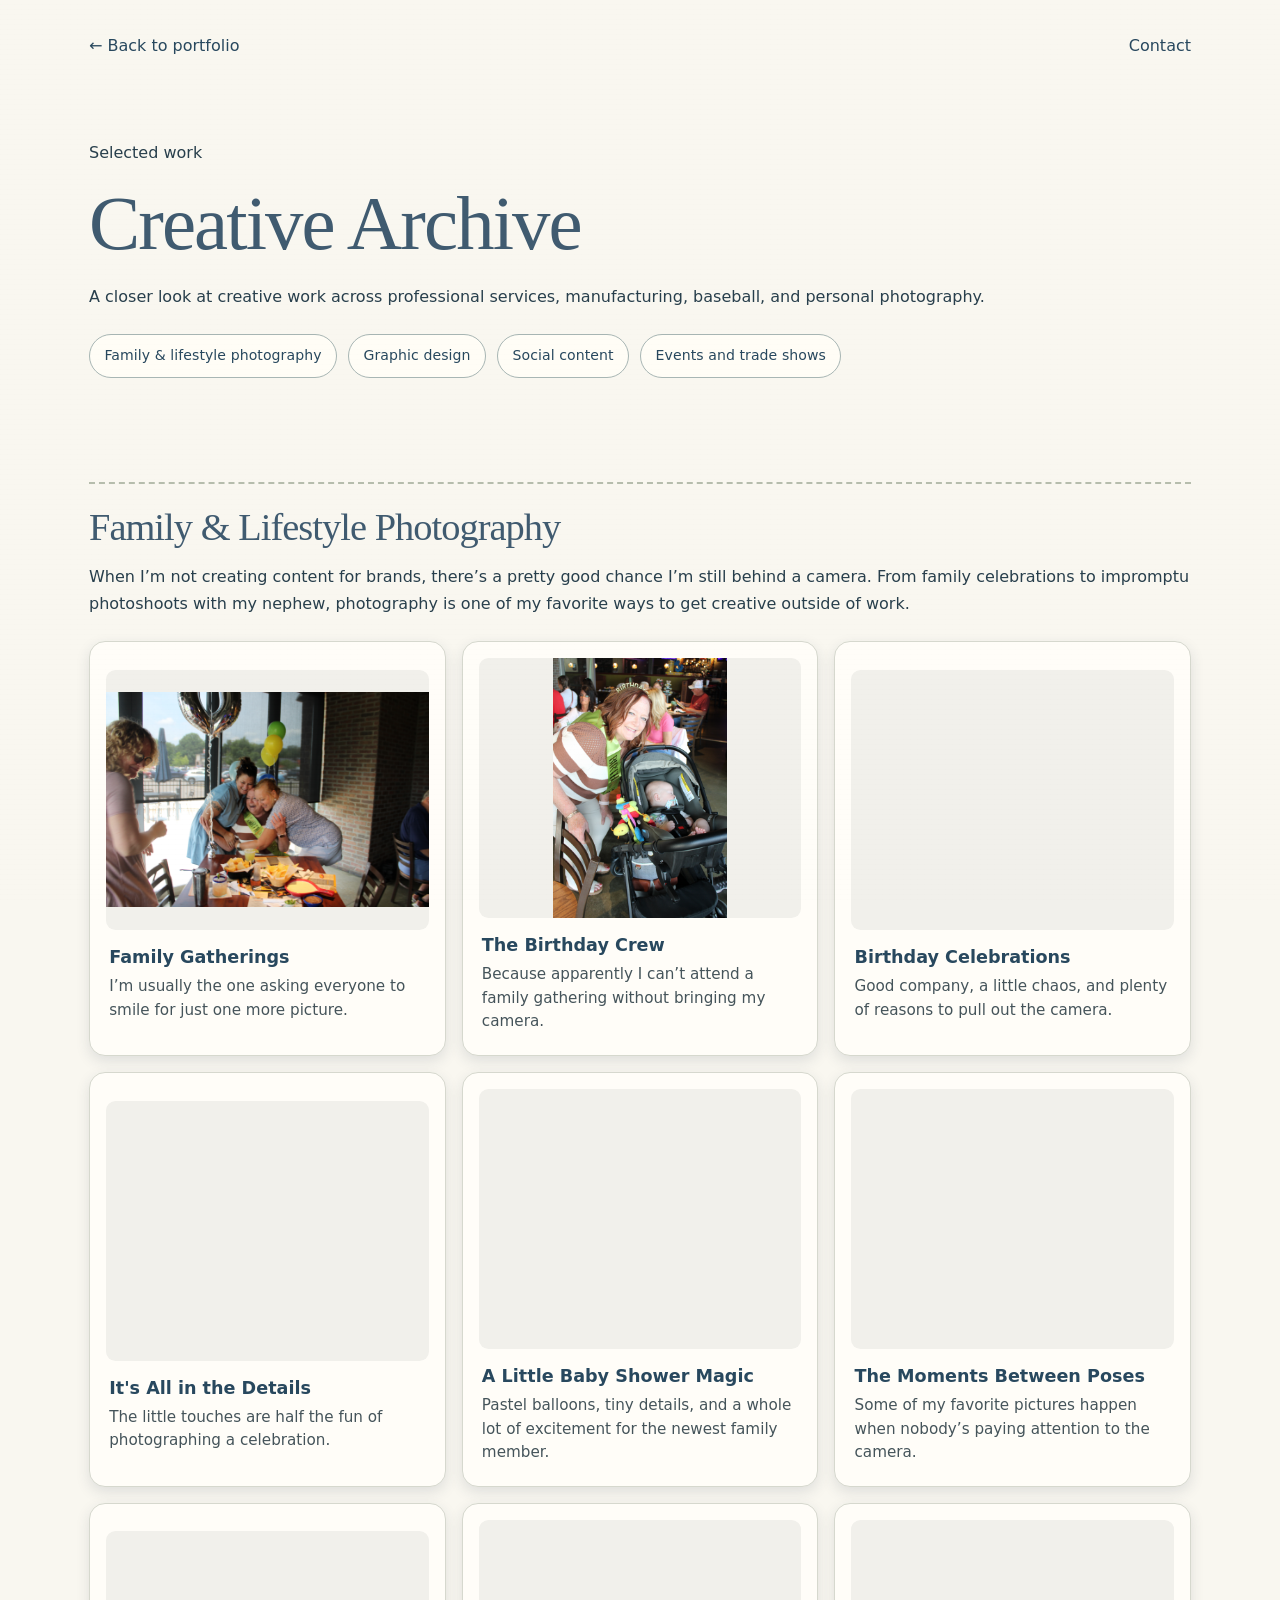
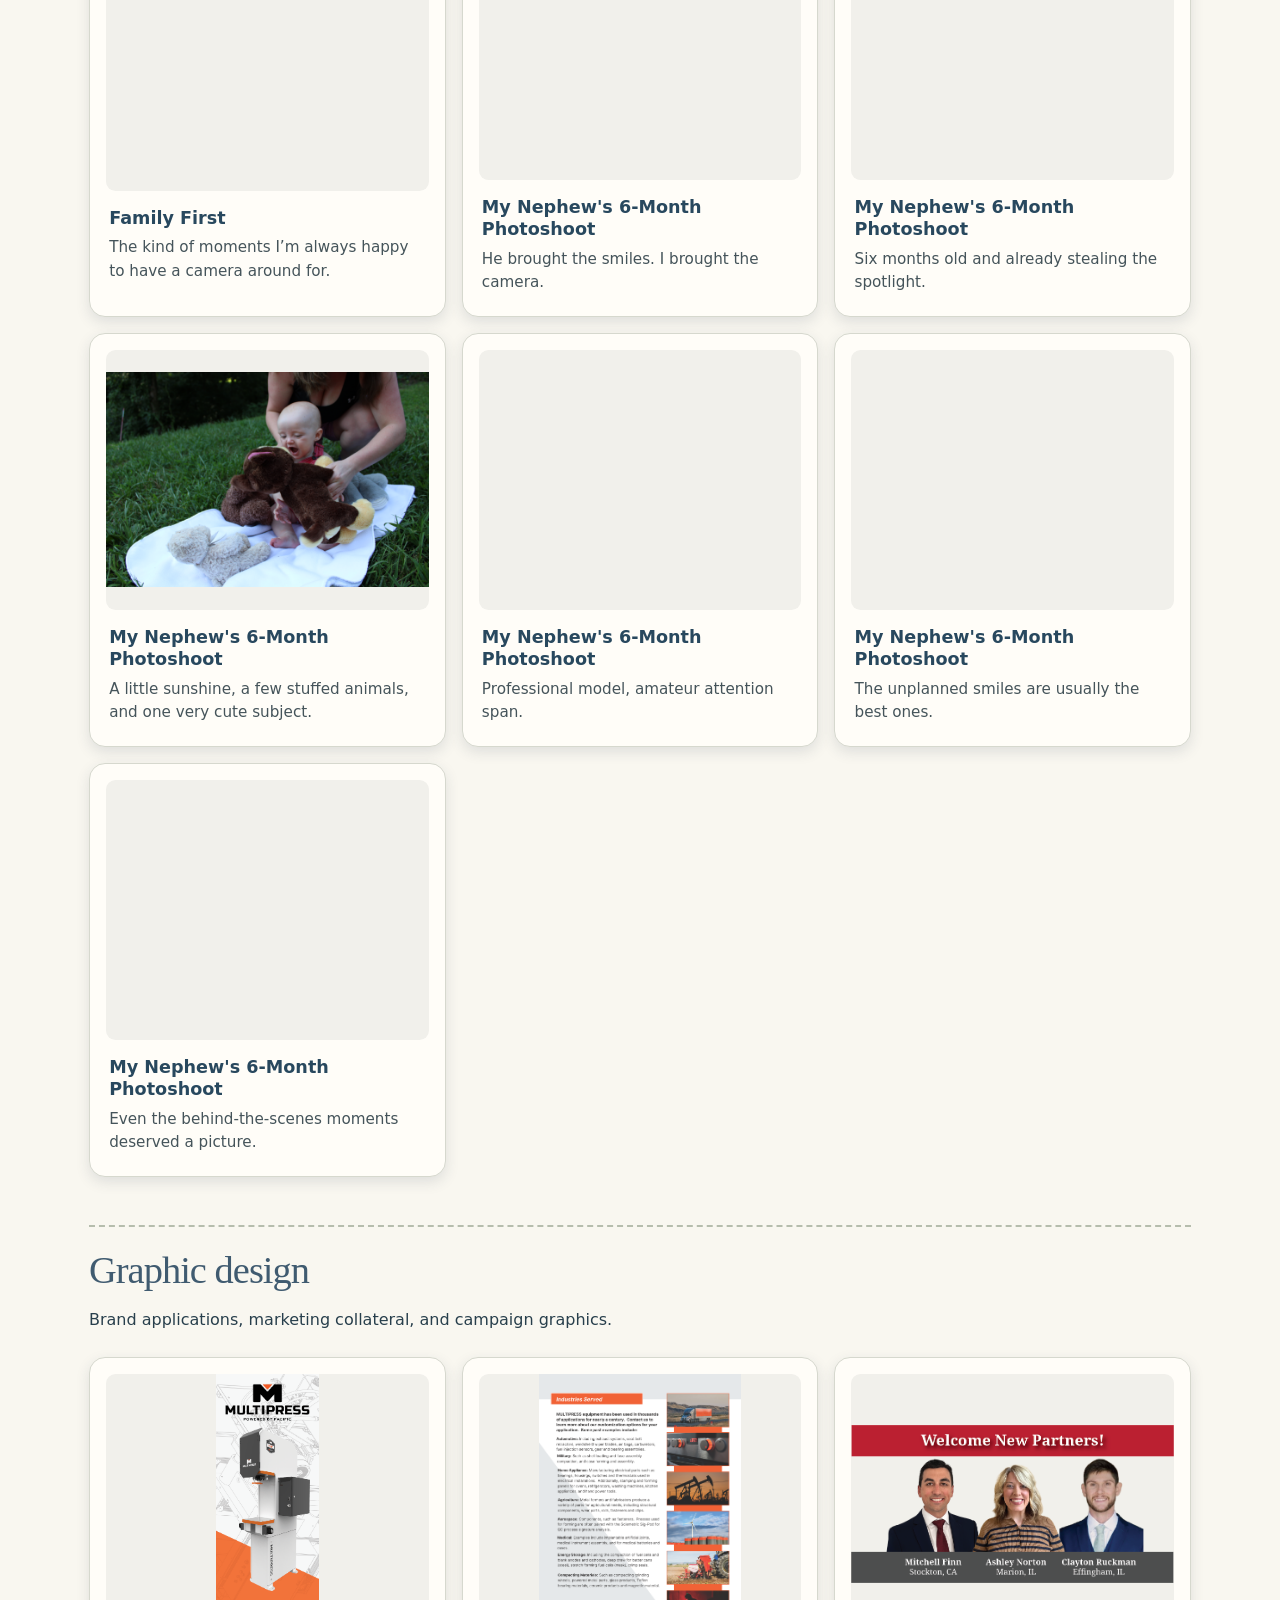
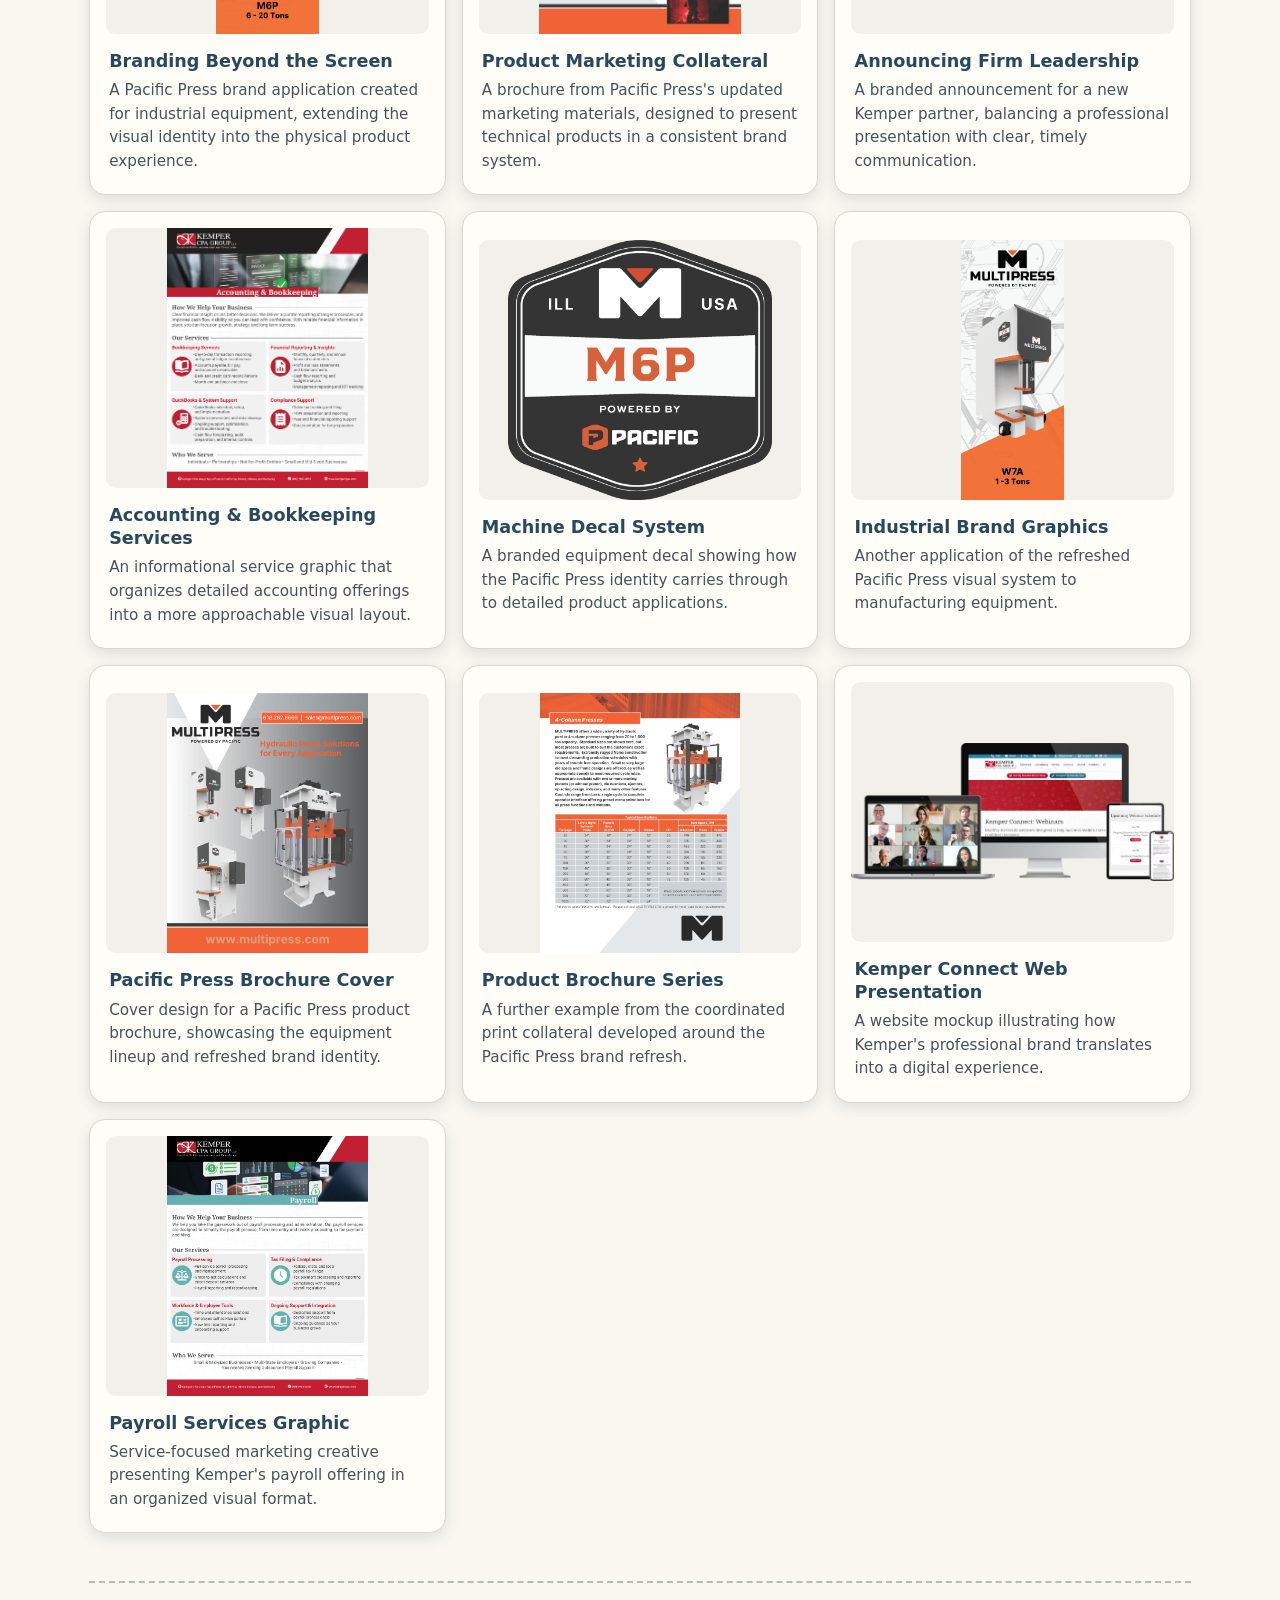
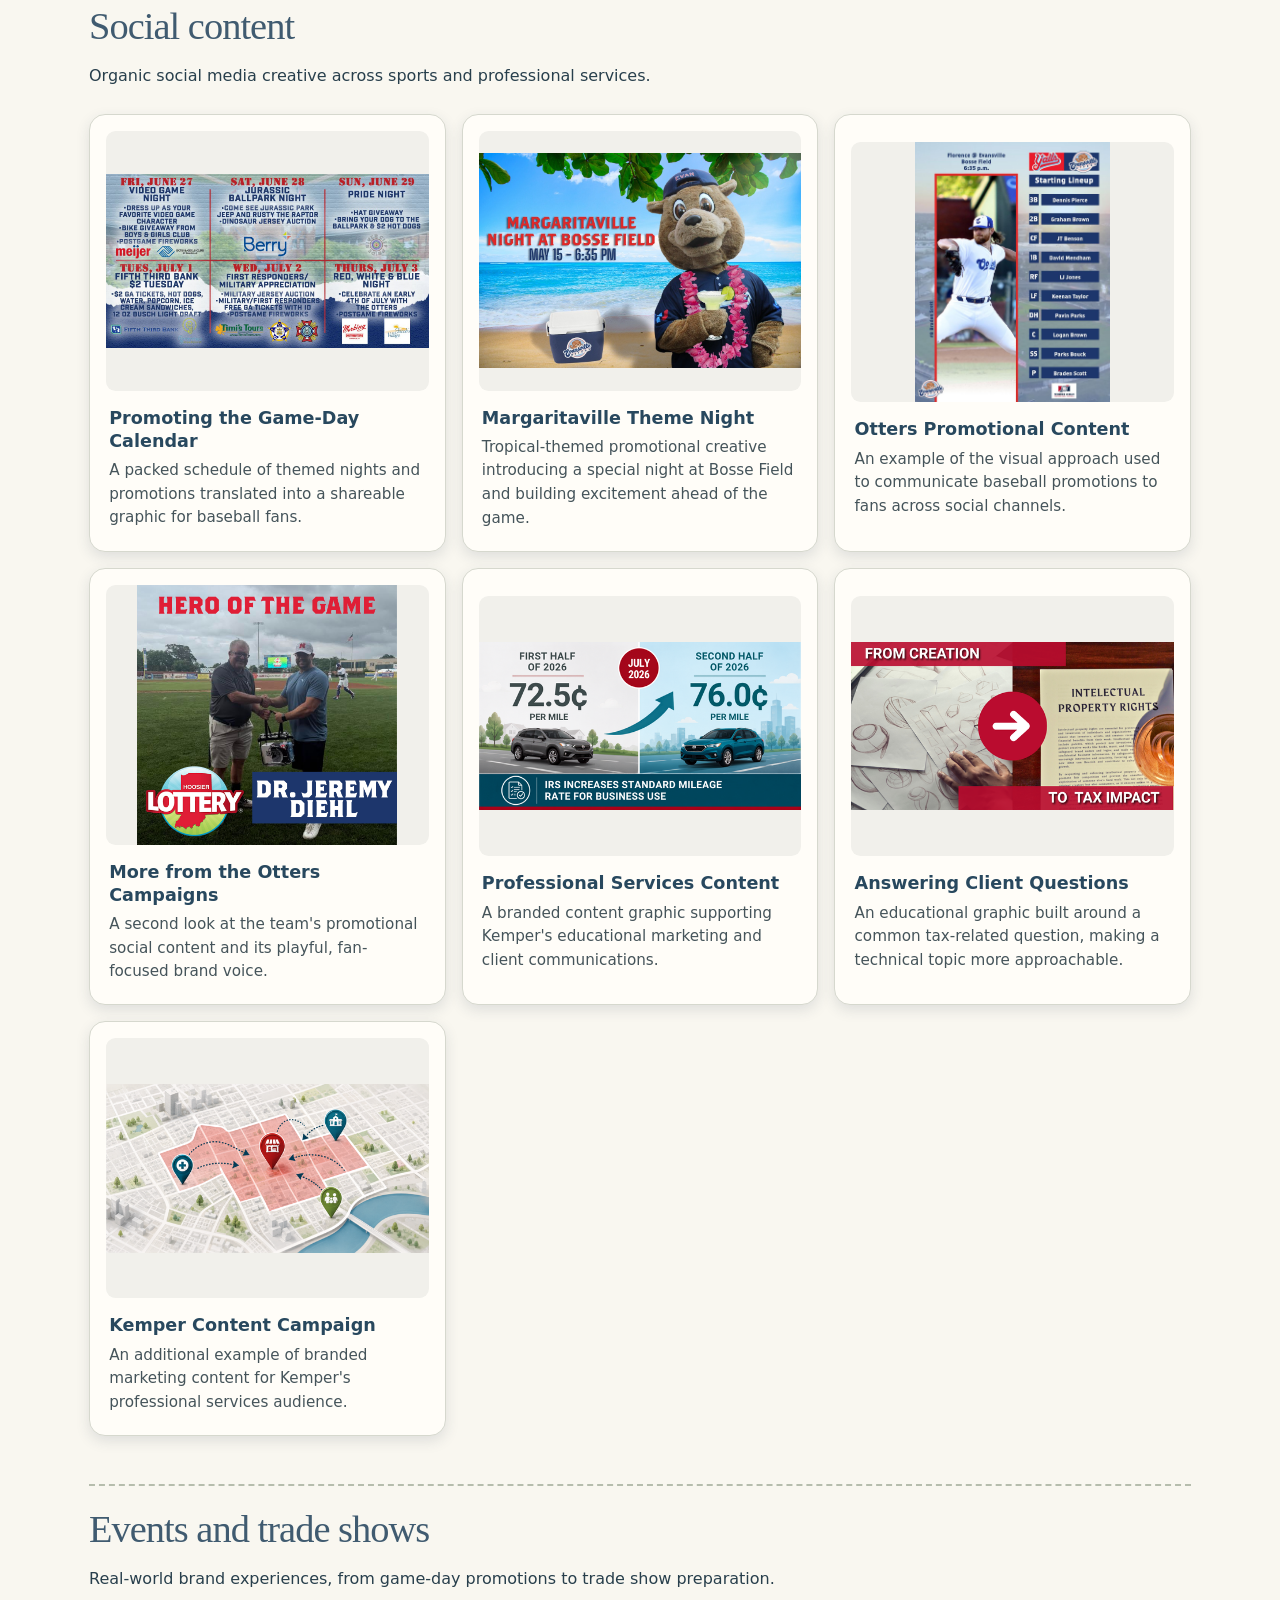
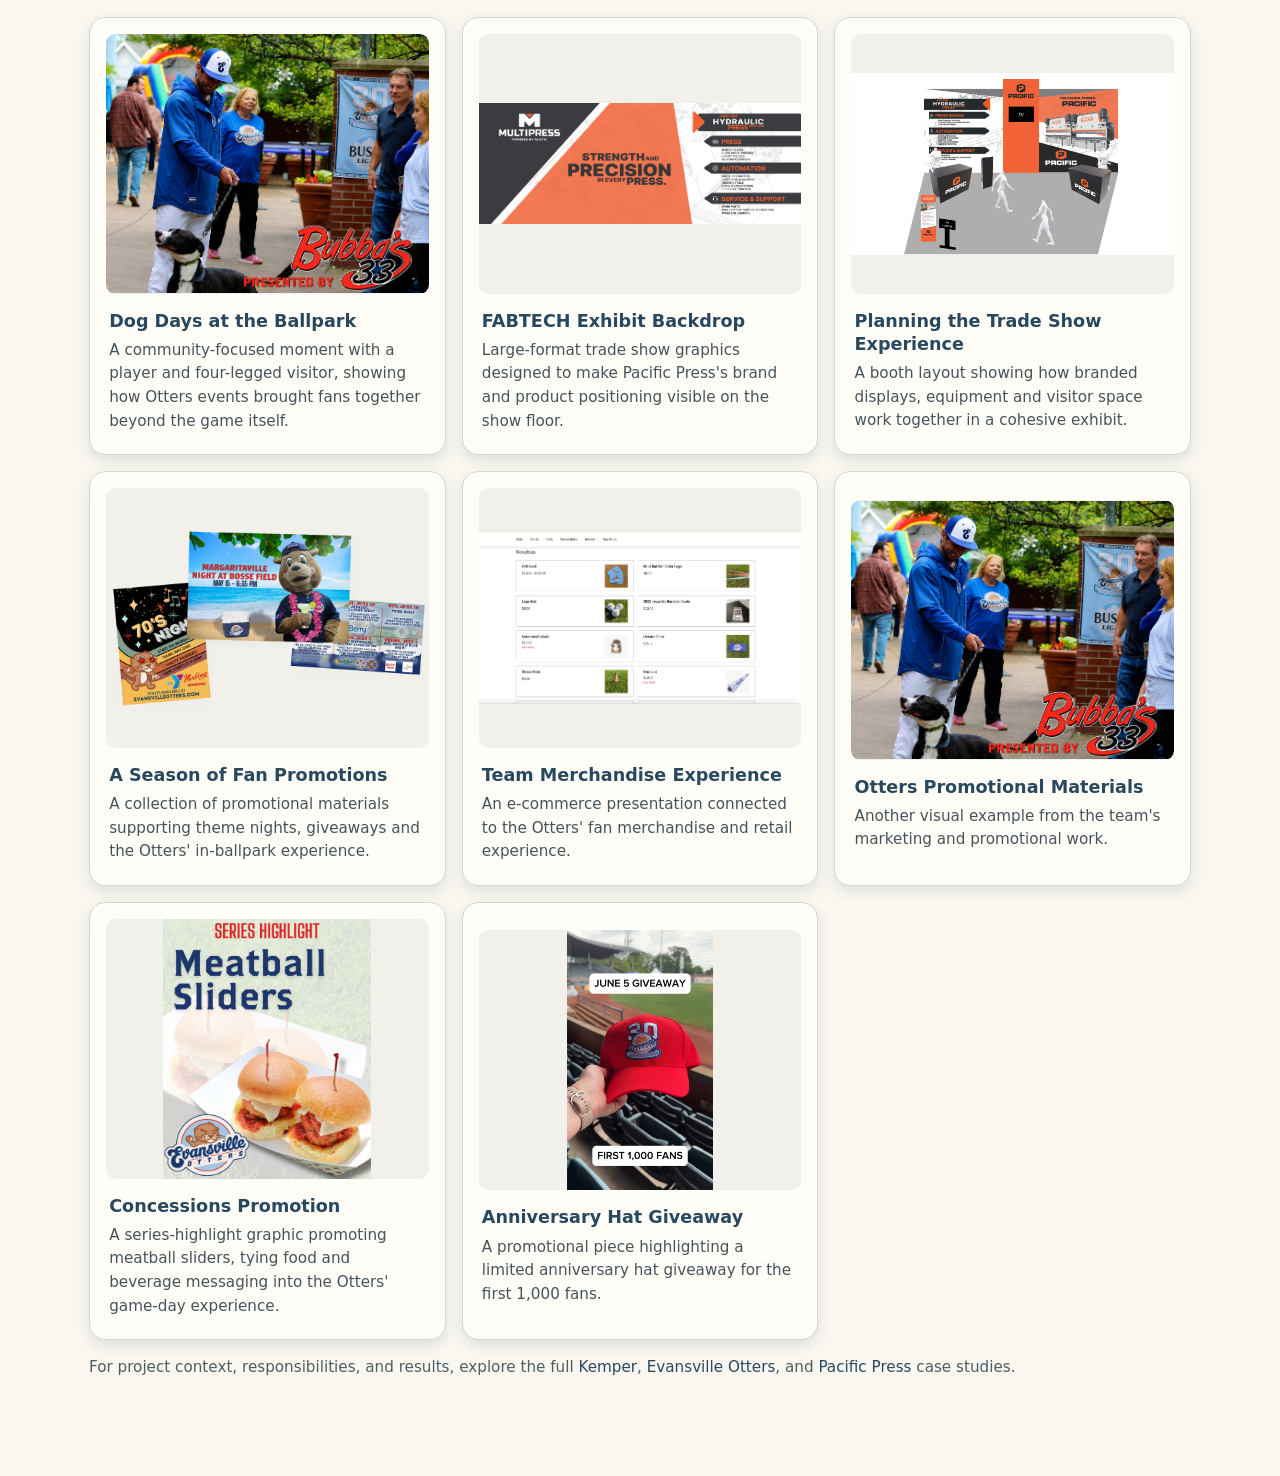
==== commit 56c16723: "Consolidate single-item community photography section into events gallery" ====
--- a/creative-archive.html
+++ b/creative-archive.html
@@ -1 +1 @@
-<!doctype html><html lang="en"><head><meta charset="utf-8"><meta name="viewport" content="width=device-width, initial-scale=1"><title>Creative Archive | Kelsi Raben</title><meta name="description" content="Explore selected photography, graphic design, social media content, and event marketing from Kelsi Raben's portfolio."><meta name="robots" content="index,follow"><link rel="stylesheet" href="styles.css"><link rel="stylesheet" href="quilt-refresh-v3.css"><link rel="stylesheet" href="portfolio-review.css"><style>body{background:#f9f7f0;color:#283f4c}.archive-wrap{max-width:1150px;margin:auto;padding:2rem 1.5rem 5rem}.archive-top{display:flex;justify-content:space-between;align-items:center;gap:1rem;flex-wrap:wrap}.archive-top a,.archive-wrap a{color:#28485e}.archive-intro{padding:4rem 0 2rem}.archive-intro h1{font-size:clamp(2.5rem,6vw,5rem);line-height:1.1}.archive-jump{display:flex;gap:.7rem;flex-wrap:wrap;margin:1.5rem 0}.archive-jump a{padding:.55rem .9rem;border:1px solid #a8b6b4;border-radius:99px;background:#fffdf6}.gallery-section{margin-top:3rem;padding-top:1.5rem;border-top:2px dashed #b6bdad;scroll-margin-top:2rem}.gallery-section h2{font-size:clamp(1.7rem,3vw,2.6rem)}.gallery-grid{display:grid;grid-template-columns:repeat(3,minmax(0,1fr));gap:1rem;margin-top:1.5rem}.gallery-figure{margin:0;padding:.85rem;background:#fff;border:1px solid #d6d8ce;border-radius:1rem;box-shadow:0 5px 14px #243b5320;min-width:0;display:flex;flex-direction:column}.gallery-figure>a{display:block;width:100%;min-width:0}.gallery-figure img{display:block;width:100%;height:260px;object-fit:contain;background:#f1f0eb;border-radius:.6rem}.gallery-figure figcaption{display:block;width:100%;padding:1rem .2rem .3rem;font-size:.95rem;line-height:1.55}.gallery-figure figcaption strong{display:block;font-size:1.1rem;line-height:1.3;margin-bottom:.4rem;color:#28485e}.gallery-figure figcaption span{display:block;color:#45545a}.archive-note{font-size:.95rem;color:#4d5e63}@media(max-width:720px){.gallery-grid{grid-template-columns:1fr}.gallery-figure img{height:auto;max-height:420px}.archive-intro{padding:2.5rem 0 1rem}}</style></head><body><main class="archive-wrap"><div class="archive-top"><a href="index.html#archive">← Back to portfolio</a><a href="index.html#contact">Contact</a></div><header class="archive-intro"><p>Selected work</p><h1>Creative Archive</h1><p>A closer look at creative work across professional services, manufacturing, and baseball.</p><nav class="archive-jump" aria-label="Gallery categories"><a href="#photography">Photography &amp; community</a><a href="#family">Family &amp; lifestyle photography</a><a href="#design">Graphic design</a><a href="#social">Social content</a><a href="#events">Events and trade shows</a></nav></header><section id="photography" class="gallery-section"><h2>Photography &amp; Community Moments</h2><p>A closer look at the people and experiences behind the campaigns, from community appearances to in-ballpark storytelling. These images show how photography and visual documentation supported my broader marketing work.</p><div class="gallery-grid"><figure class="gallery-figure"><a href="assets/otters/55fcd361-c014-4c16-9ee3-3ee65ea74d9e.png" target="_blank" rel="noopener noreferrer" aria-label="Open full image: Dog Days community event"><img src="assets/otters/55fcd361-c014-4c16-9ee3-3ee65ea74d9e.png" alt="Evansville Otters player interacting with a dog during a community event" loading="lazy"></a><figcaption><strong>Dog Days at the Ballpark</strong><span>A community-focused moment with a player and four-legged visitor, showing how Otters events brought fans together beyond the game itself.</span></figcaption></figure></div><p class="archive-note">More original event and behind-the-scenes photography can be added here as those images become available.</p></section><section id="family" class="gallery-section"><h2>Family &amp; Lifestyle Photography</h2><p>When I’m not creating content for brands, there’s a pretty good chance I’m still behind a camera. From family celebrations to impromptu photoshoots with my nephew, photography is one of my favorite ways to get creative outside of work.</p><div class="gallery-grid"><figure class="gallery-figure"><a href="assets/family-photography/IMG_7855.JPG" target="_blank" rel="noopener noreferrer" aria-label="Open full image: Family Gatherings"><img src="assets/family-photography/IMG_7855.JPG" alt="Family Gatherings" loading="lazy" decoding="async"></a><figcaption><strong>Family Gatherings</strong><span>I’m usually the one asking everyone to smile for just one more picture.</span></figcaption></figure><figure class="gallery-figure"><a href="assets/family-photography/IMG_7890.JPG" target="_blank" rel="noopener noreferrer" aria-label="Open full image: The Birthday Crew"><img src="assets/family-photography/IMG_7890.JPG" alt="The Birthday Crew" loading="lazy" decoding="async"></a><figcaption><strong>The Birthday Crew</strong><span>Because apparently I can’t attend a family gathering without bringing my camera.</span></figcaption></figure><figure class="gallery-figure"><a href="assets/family-photography/IMG_7902.JPG" target="_blank" rel="noopener noreferrer" aria-label="Open full image: Birthday Celebrations"><img src="assets/family-photography/IMG_7902.JPG" alt="Birthday Celebrations" loading="lazy" decoding="async"></a><figcaption><strong>Birthday Celebrations</strong><span>Good company, a little chaos, and plenty of reasons to pull out the camera.</span></figcaption></figure><figure class="gallery-figure"><a href="assets/family-photography/IMG_7445.JPG" target="_blank" rel="noopener noreferrer" aria-label="Open full image: It&#39;s All in the Details"><img src="assets/family-photography/IMG_7445.JPG" alt="It&#39;s All in the Details" loading="lazy" decoding="async"></a><figcaption><strong>It&#39;s All in the Details</strong><span>The little touches are half the fun of photographing a celebration.</span></figcaption></figure><figure class="gallery-figure"><a href="assets/family-photography/IMG_7452.JPG" target="_blank" rel="noopener noreferrer" aria-label="Open full image: A Little Baby Shower Magic"><img src="assets/family-photography/IMG_7452.JPG" alt="A Little Baby Shower Magic" loading="lazy" decoding="async"></a><figcaption><strong>A Little Baby Shower Magic</strong><span>Pastel balloons, tiny details, and a whole lot of excitement for the newest family member.</span></figcaption></figure><figure class="gallery-figure"><a href="assets/family-photography/IMG_7595.JPG" target="_blank" rel="noopener noreferrer" aria-label="Open full image: The Moments Between Poses"><img src="assets/family-photography/IMG_7595.JPG" alt="The Moments Between Poses" loading="lazy" decoding="async"></a><figcaption><strong>The Moments Between Poses</strong><span>Some of my favorite pictures happen when nobody’s paying attention to the camera.</span></figcaption></figure><figure class="gallery-figure"><a href="assets/family-photography/IMG_7606.JPG" target="_blank" rel="noopener noreferrer" aria-label="Open full image: Family First"><img src="assets/family-photography/IMG_7606.JPG" alt="Family First" loading="lazy" decoding="async"></a><figcaption><strong>Family First</strong><span>The kind of moments I’m always happy to have a camera around for.</span></figcaption></figure><figure class="gallery-figure"><a href="assets/family-photography/IMG_8005.JPG" target="_blank" rel="noopener noreferrer" aria-label="Open full image: My Nephew&#39;s 6-Month Photoshoot"><img src="assets/family-photography/IMG_8005.JPG" alt="My Nephew&#39;s 6-Month Photoshoot" loading="lazy" decoding="async"></a><figcaption><strong>My Nephew&#39;s 6-Month Photoshoot</strong><span>He brought the smiles. I brought the camera.</span></figcaption></figure><figure class="gallery-figure"><a href="assets/family-photography/IMG_8019.JPG" target="_blank" rel="noopener noreferrer" aria-label="Open full image: My Nephew&#39;s 6-Month Photoshoot"><img src="assets/family-photography/IMG_8019.JPG" alt="My Nephew&#39;s 6-Month Photoshoot" loading="lazy" decoding="async"></a><figcaption><strong>My Nephew&#39;s 6-Month Photoshoot</strong><span>Six months old and already stealing the spotlight.</span></figcaption></figure><figure class="gallery-figure"><a href="assets/family-photography/IMG_8142.JPG" target="_blank" rel="noopener noreferrer" aria-label="Open full image: My Nephew&#39;s 6-Month Photoshoot"><img src="assets/family-photography/IMG_8142.JPG" alt="My Nephew&#39;s 6-Month Photoshoot" loading="lazy" decoding="async"></a><figcaption><strong>My Nephew&#39;s 6-Month Photoshoot</strong><span>A little sunshine, a few stuffed animals, and one very cute subject.</span></figcaption></figure><figure class="gallery-figure"><a href="assets/family-photography/IMG_8174.JPG" target="_blank" rel="noopener noreferrer" aria-label="Open full image: My Nephew&#39;s 6-Month Photoshoot"><img src="assets/family-photography/IMG_8174.JPG" alt="My Nephew&#39;s 6-Month Photoshoot" loading="lazy" decoding="async"></a><figcaption><strong>My Nephew&#39;s 6-Month Photoshoot</strong><span>Professional model, amateur attention span.</span></figcaption></figure><figure class="gallery-figure"><a href="assets/family-photography/IMG_8229.JPG" target="_blank" rel="noopener noreferrer" aria-label="Open full image: My Nephew&#39;s 6-Month Photoshoot"><img src="assets/family-photography/IMG_8229.JPG" alt="My Nephew&#39;s 6-Month Photoshoot" loading="lazy" decoding="async"></a><figcaption><strong>My Nephew&#39;s 6-Month Photoshoot</strong><span>The unplanned smiles are usually the best ones.</span></figcaption></figure><figure class="gallery-figure"><a href="assets/family-photography/IMG_8427.JPG" target="_blank" rel="noopener noreferrer" aria-label="Open full image: My Nephew&#39;s 6-Month Photoshoot"><img src="assets/family-photography/IMG_8427.JPG" alt="My Nephew&#39;s 6-Month Photoshoot" loading="lazy" decoding="async"></a><figcaption><strong>My Nephew&#39;s 6-Month Photoshoot</strong><span>Even the behind-the-scenes moments deserved a picture.</span></figcaption></figure></div></section><section id="design" class="gallery-section"><h2>Graphic design</h2><p>Brand applications, marketing collateral, and campaign graphics.</p><div class="gallery-grid"><figure class="gallery-figure"><a href="assets/pacific-press/machine-graphics-1.png" target="_blank" rel="noopener noreferrer" aria-label="Open full image: Pacific Press machine branding"><img src="assets/pacific-press/machine-graphics-1.png" alt="Pacific Press machine branding" loading="lazy"></a><figcaption><strong>Branding Beyond the Screen</strong><span>A Pacific Press brand application created for industrial equipment, extending the visual identity into the physical product experience.</span></figcaption></figure><figure class="gallery-figure"><a href="assets/pacific-press/brochure-1.png" target="_blank" rel="noopener noreferrer" aria-label="Open full image: Pacific Press brochure design"><img src="assets/pacific-press/brochure-1.png" alt="Pacific Press brochure design" loading="lazy"></a><figcaption><strong>Product Marketing Collateral</strong><span>A brochure from Pacific Press's updated marketing materials, designed to present technical products in a consistent brand system.</span></figcaption></figure><figure class="gallery-figure"><a href="assets/kemper/New%20Partner%20Graphic%206-2026.png" target="_blank" rel="noopener noreferrer" aria-label="Open full image: Kemper partner announcement graphic"><img src="assets/kemper/New Partner Graphic 6-2026.png" alt="Kemper partner announcement graphic" loading="lazy"></a><figcaption><strong>Announcing Firm Leadership</strong><span>A branded announcement for a new Kemper partner, balancing a professional presentation with clear, timely communication.</span></figcaption></figure><figure class="gallery-figure"><a href="assets/kemper/Accounting%20&%20Bookkeeping%20-%20V001SS0426.png" target="_blank" rel="noopener noreferrer" aria-label="Open full image: Kemper accounting and bookkeeping infographic"><img src="assets/kemper/Accounting &amp; Bookkeeping - V001SS0426.png" alt="Kemper accounting and bookkeeping infographic" loading="lazy"></a><figcaption><strong>Accounting & Bookkeeping Services</strong><span>An informational service graphic that organizes detailed accounting offerings into a more approachable visual layout.</span></figcaption></figure><figure class="gallery-figure"><a href="assets/pacific-press/m6p-decal.png" target="_blank" rel="noopener noreferrer" aria-label="Open full image: Machine Decal System"><img src="assets/pacific-press/m6p-decal.png" alt="Machine Decal System" loading="lazy"></a><figcaption><strong>Machine Decal System</strong><span>A branded equipment decal showing how the Pacific Press identity carries through to detailed product applications.</span></figcaption></figure><figure class="gallery-figure"><a href="assets/pacific-press/machine-graphics-3.png" target="_blank" rel="noopener noreferrer" aria-label="Open full image: Industrial Brand Graphics"><img src="assets/pacific-press/machine-graphics-3.png" alt="Industrial Brand Graphics" loading="lazy"></a><figcaption><strong>Industrial Brand Graphics</strong><span>Another application of the refreshed Pacific Press visual system to manufacturing equipment.</span></figcaption></figure><figure class="gallery-figure"><a href="assets/pacific-press/brochure-3.png" target="_blank" rel="noopener noreferrer" aria-label="Open full image: Pacific Press Brochure Cover"><img src="assets/pacific-press/brochure-3.png" alt="Pacific Press Brochure Cover" loading="lazy"></a><figcaption><strong>Pacific Press Brochure Cover</strong><span>Cover design for a Pacific Press product brochure, showcasing the equipment lineup and refreshed brand identity.</span></figcaption></figure><figure class="gallery-figure"><a href="assets/pacific-press/brochure-6.png" target="_blank" rel="noopener noreferrer" aria-label="Open full image: Product Brochure Series"><img src="assets/pacific-press/brochure-6.png" alt="Product Brochure Series" loading="lazy"></a><figcaption><strong>Product Brochure Series</strong><span>A further example from the coordinated print collateral developed around the Pacific Press brand refresh.</span></figcaption></figure><figure class="gallery-figure"><a href="assets/kemper/Kemper%20Connect%20-website-mockup.png" target="_blank" rel="noopener noreferrer" aria-label="Open full image: Kemper Connect Web Presentation"><img src="assets/kemper/Kemper Connect -website-mockup.png" alt="Kemper Connect Web Presentation" loading="lazy"></a><figcaption><strong>Kemper Connect Web Presentation</strong><span>A website mockup illustrating how Kemper's professional brand translates into a digital experience.</span></figcaption></figure><figure class="gallery-figure"><a href="assets/kemper/Payroll%20-%20V006SS0426.png" target="_blank" rel="noopener noreferrer" aria-label="Open full image: Payroll Services Graphic"><img src="assets/kemper/Payroll - V006SS0426.png" alt="Payroll Services Graphic" loading="lazy"></a><figcaption><strong>Payroll Services Graphic</strong><span>Service-focused marketing creative presenting Kemper's payroll offering in an organized visual format.</span></figcaption></figure></div></section><section id="social" class="gallery-section"><h2>Social content</h2><p>Organic social media creative across sports and professional services.</p><div class="gallery-grid"><figure class="gallery-figure"><a href="assets/otters/Evansville%20Otters%20-%20Social%20Post%202.jpg" target="_blank" rel="noopener noreferrer" aria-label="Open full image: Evansville Otters social media post"><img src="assets/otters/Evansville Otters - Social Post 2.jpg" alt="Evansville Otters social media post" loading="lazy"></a><figcaption><strong>Promoting the Game-Day Calendar</strong><span>A packed schedule of themed nights and promotions translated into a shareable graphic for baseball fans.</span></figcaption></figure><figure class="gallery-figure"><a href="assets/otters/Evansville%20Otters%20-%20Social%20Post%205.jpg" target="_blank" rel="noopener noreferrer" aria-label="Open full image: Evansville Otters social media creative"><img src="assets/otters/Evansville Otters - Social Post 5.jpg" alt="Evansville Otters social media creative" loading="lazy"></a><figcaption><strong>Margaritaville Theme Night</strong><span>Tropical-themed promotional creative introducing a special night at Bosse Field and building excitement ahead of the game.</span></figcaption></figure><figure class="gallery-figure"><a href="assets/otters/Evansville%20Otters%20-%20Social%20Post%201.jpg" target="_blank" rel="noopener noreferrer" aria-label="Open full image: Otters Promotional Content"><img src="assets/otters/Evansville Otters - Social Post 1.jpg" alt="Otters Promotional Content" loading="lazy"></a><figcaption><strong>Otters Promotional Content</strong><span>An example of the visual approach used to communicate baseball promotions to fans across social channels.</span></figcaption></figure><figure class="gallery-figure"><a href="assets/otters/Evansville%20Otters%20-%20Social%20Post%203.jpg" target="_blank" rel="noopener noreferrer" aria-label="Open full image: More from the Otters Campaigns"><img src="assets/otters/Evansville Otters - Social Post 3.jpg" alt="More from the Otters Campaigns" loading="lazy"></a><figcaption><strong>More from the Otters Campaigns</strong><span>A second look at the team's promotional social content and its playful, fan-focused brand voice.</span></figcaption></figure><figure class="gallery-figure"><a href="assets/kemper/Blog%207-28-2026.png" target="_blank" rel="noopener noreferrer" aria-label="Open full image: Professional Services Content"><img src="assets/kemper/Blog 7-28-2026.png" alt="Professional Services Content" loading="lazy"></a><figcaption><strong>Professional Services Content</strong><span>A branded content graphic supporting Kemper's educational marketing and client communications.</span></figcaption></figure><figure class="gallery-figure"><a href="assets/kemper/Did%20you%20receive%20a%20letter%20from%20the%20IRS%20(3).png" target="_blank" rel="noopener noreferrer" aria-label="Open full image: Answering Client Questions"><img src="assets/kemper/Did you receive a letter from the IRS (3).png" alt="Answering Client Questions" loading="lazy"></a><figcaption><strong>Answering Client Questions</strong><span>An educational graphic built around a common tax-related question, making a technical topic more approachable.</span></figcaption></figure><figure class="gallery-figure"><a href="assets/kemper/8-11-2026.png" target="_blank" rel="noopener noreferrer" aria-label="Open full image: Kemper Content Campaign"><img src="assets/kemper/8-11-2026.png" alt="Kemper Content Campaign" loading="lazy"></a><figcaption><strong>Kemper Content Campaign</strong><span>An additional example of branded marketing content for Kemper's professional services audience.</span></figcaption></figure></div></section><section id="events" class="gallery-section"><h2>Events and trade shows</h2><p>Real-world brand experiences, from game-day promotions to trade show preparation.</p><div class="gallery-grid"><figure class="gallery-figure"><a href="assets/pacific-press/fabtech-backdrop.png" target="_blank" rel="noopener noreferrer" aria-label="Open full image: Pacific Press FABTECH backdrop"><img src="assets/pacific-press/fabtech-backdrop.png" alt="Pacific Press FABTECH backdrop" loading="lazy"></a><figcaption><strong>FABTECH Exhibit Backdrop</strong><span>Large-format trade show graphics designed to make Pacific Press's brand and product positioning visible on the show floor.</span></figcaption></figure><figure class="gallery-figure"><a href="assets/pacific-press/fabtech-booth-layout.png" target="_blank" rel="noopener noreferrer" aria-label="Open full image: FABTECH booth layout"><img src="assets/pacific-press/fabtech-booth-layout.png" alt="FABTECH booth layout" loading="lazy"></a><figcaption><strong>Planning the Trade Show Experience</strong><span>A booth layout showing how branded displays, equipment and visitor space work together in a cohesive exhibit.</span></figcaption></figure><figure class="gallery-figure"><a href="assets/otters/otters-hero.png" target="_blank" rel="noopener noreferrer" aria-label="Open full image: Evansville Otters event marketing"><img src="assets/otters/otters-hero.png" alt="Evansville Otters event marketing" loading="lazy"></a><figcaption><strong>A Season of Fan Promotions</strong><span>A collection of promotional materials supporting theme nights, giveaways and the Otters' in-ballpark experience.</span></figcaption></figure><figure class="gallery-figure"><a href="assets/otters/Otters%20ECommerce.png" target="_blank" rel="noopener noreferrer" aria-label="Open full image: Team Merchandise Experience"><img src="assets/otters/Otters ECommerce.png" alt="Team Merchandise Experience" loading="lazy"></a><figcaption><strong>Team Merchandise Experience</strong><span>An e-commerce presentation connected to the Otters' fan merchandise and retail experience.</span></figcaption></figure><figure class="gallery-figure"><a href="assets/otters/55fcd361-c014-4c16-9ee3-3ee65ea74d9e.png" target="_blank" rel="noopener noreferrer" aria-label="Open full image: Otters Promotional Materials"><img src="assets/otters/55fcd361-c014-4c16-9ee3-3ee65ea74d9e.png" alt="Otters Promotional Materials" loading="lazy"></a><figcaption><strong>Otters Promotional Materials</strong><span>Another visual example from the team's marketing and promotional work.</span></figcaption></figure><figure class="gallery-figure"><a href="assets/otters/502510157_18500760919060422_8121331711903519054_n.jpg" target="_blank" rel="noopener noreferrer" aria-label="Open full image: Concessions Promotion"><img src="assets/otters/502510157_18500760919060422_8121331711903519054_n.jpg" alt="Concessions Promotion" loading="lazy"></a><figcaption><strong>Concessions Promotion</strong><span>A series-highlight graphic promoting meatball sliders, tying food and beverage messaging into the Otters' game-day experience.</span></figcaption></figure><figure class="gallery-figure"><a href="assets/otters/502410389_18500729896060422_2513679461006669055_n.jpg" target="_blank" rel="noopener noreferrer" aria-label="Open full image: Anniversary Hat Giveaway"><img src="assets/otters/502410389_18500729896060422_2513679461006669055_n.jpg" alt="Anniversary Hat Giveaway" loading="lazy"></a><figcaption><strong>Anniversary Hat Giveaway</strong><span>A promotional piece highlighting a limited anniversary hat giveaway for the first 1,000 fans.</span></figcaption></figure></div></section><p class="archive-note">For project context, responsibilities, and results, explore the full <a href="kemper.html">Kemper</a>, <a href="otters.html">Evansville Otters</a>, and <a href="pacific-press.html">Pacific Press</a> case studies.</p></main></body></html>+<!doctype html><html lang="en"><head><meta charset="utf-8"><meta name="viewport" content="width=device-width, initial-scale=1"><title>Creative Archive | Kelsi Raben</title><meta name="description" content="Explore selected photography, graphic design, social media content, and event marketing from Kelsi Raben's portfolio."><meta name="robots" content="index,follow"><link rel="stylesheet" href="styles.css"><link rel="stylesheet" href="quilt-refresh-v3.css"><link rel="stylesheet" href="portfolio-review.css"><style>body{background:#f9f7f0;color:#283f4c}.archive-wrap{max-width:1150px;margin:auto;padding:2rem 1.5rem 5rem}.archive-top{display:flex;justify-content:space-between;align-items:center;gap:1rem;flex-wrap:wrap}.archive-top a,.archive-wrap a{color:#28485e}.archive-intro{padding:4rem 0 2rem}.archive-intro h1{font-size:clamp(2.5rem,6vw,5rem);line-height:1.1}.archive-jump{display:flex;gap:.7rem;flex-wrap:wrap;margin:1.5rem 0}.archive-jump a{padding:.55rem .9rem;border:1px solid #a8b6b4;border-radius:99px;background:#fffdf6}.gallery-section{margin-top:3rem;padding-top:1.5rem;border-top:2px dashed #b6bdad;scroll-margin-top:2rem}.gallery-section h2{font-size:clamp(1.7rem,3vw,2.6rem)}.gallery-grid{display:grid;grid-template-columns:repeat(3,minmax(0,1fr));gap:1rem;margin-top:1.5rem}.gallery-figure{margin:0;padding:.85rem;background:#fff;border:1px solid #d6d8ce;border-radius:1rem;box-shadow:0 5px 14px #243b5320;min-width:0;display:flex;flex-direction:column}.gallery-figure>a{display:block;width:100%;min-width:0}.gallery-figure img{display:block;width:100%;height:260px;object-fit:contain;background:#f1f0eb;border-radius:.6rem}.gallery-figure figcaption{display:block;width:100%;padding:1rem .2rem .3rem;font-size:.95rem;line-height:1.55}.gallery-figure figcaption strong{display:block;font-size:1.1rem;line-height:1.3;margin-bottom:.4rem;color:#28485e}.gallery-figure figcaption span{display:block;color:#45545a}.archive-note{font-size:.95rem;color:#4d5e63}@media(max-width:720px){.gallery-grid{grid-template-columns:1fr}.gallery-figure img{height:auto;max-height:420px}.archive-intro{padding:2.5rem 0 1rem}}</style></head><body><main class="archive-wrap"><div class="archive-top"><a href="index.html#archive">← Back to portfolio</a><a href="index.html#contact">Contact</a></div><header class="archive-intro"><p>Selected work</p><h1>Creative Archive</h1><p>A closer look at creative work across professional services, manufacturing, baseball, and personal photography.</p><nav class="archive-jump" aria-label="Gallery categories"><a href="#family">Family &amp; lifestyle photography</a><a href="#design">Graphic design</a><a href="#social">Social content</a><a href="#events">Events and trade shows</a></nav></header><section id="family" class="gallery-section"><h2>Family &amp; Lifestyle Photography</h2><p>When I’m not creating content for brands, there’s a pretty good chance I’m still behind a camera. From family celebrations to impromptu photoshoots with my nephew, photography is one of my favorite ways to get creative outside of work.</p><div class="gallery-grid"><figure class="gallery-figure"><a href="assets/family-photography/IMG_7855.JPG" target="_blank" rel="noopener noreferrer" aria-label="Open full image: Family Gatherings"><img src="assets/family-photography/IMG_7855.JPG" alt="Family Gatherings" loading="lazy" decoding="async"></a><figcaption><strong>Family Gatherings</strong><span>I’m usually the one asking everyone to smile for just one more picture.</span></figcaption></figure><figure class="gallery-figure"><a href="assets/family-photography/IMG_7890.JPG" target="_blank" rel="noopener noreferrer" aria-label="Open full image: The Birthday Crew"><img src="assets/family-photography/IMG_7890.JPG" alt="The Birthday Crew" loading="lazy" decoding="async"></a><figcaption><strong>The Birthday Crew</strong><span>Because apparently I can’t attend a family gathering without bringing my camera.</span></figcaption></figure><figure class="gallery-figure"><a href="assets/family-photography/IMG_7902.JPG" target="_blank" rel="noopener noreferrer" aria-label="Open full image: Birthday Celebrations"><img src="assets/family-photography/IMG_7902.JPG" alt="Birthday Celebrations" loading="lazy" decoding="async"></a><figcaption><strong>Birthday Celebrations</strong><span>Good company, a little chaos, and plenty of reasons to pull out the camera.</span></figcaption></figure><figure class="gallery-figure"><a href="assets/family-photography/IMG_7445.JPG" target="_blank" rel="noopener noreferrer" aria-label="Open full image: It&#39;s All in the Details"><img src="assets/family-photography/IMG_7445.JPG" alt="It&#39;s All in the Details" loading="lazy" decoding="async"></a><figcaption><strong>It&#39;s All in the Details</strong><span>The little touches are half the fun of photographing a celebration.</span></figcaption></figure><figure class="gallery-figure"><a href="assets/family-photography/IMG_7452.JPG" target="_blank" rel="noopener noreferrer" aria-label="Open full image: A Little Baby Shower Magic"><img src="assets/family-photography/IMG_7452.JPG" alt="A Little Baby Shower Magic" loading="lazy" decoding="async"></a><figcaption><strong>A Little Baby Shower Magic</strong><span>Pastel balloons, tiny details, and a whole lot of excitement for the newest family member.</span></figcaption></figure><figure class="gallery-figure"><a href="assets/family-photography/IMG_7595.JPG" target="_blank" rel="noopener noreferrer" aria-label="Open full image: The Moments Between Poses"><img src="assets/family-photography/IMG_7595.JPG" alt="The Moments Between Poses" loading="lazy" decoding="async"></a><figcaption><strong>The Moments Between Poses</strong><span>Some of my favorite pictures happen when nobody’s paying attention to the camera.</span></figcaption></figure><figure class="gallery-figure"><a href="assets/family-photography/IMG_7606.JPG" target="_blank" rel="noopener noreferrer" aria-label="Open full image: Family First"><img src="assets/family-photography/IMG_7606.JPG" alt="Family First" loading="lazy" decoding="async"></a><figcaption><strong>Family First</strong><span>The kind of moments I’m always happy to have a camera around for.</span></figcaption></figure><figure class="gallery-figure"><a href="assets/family-photography/IMG_8005.JPG" target="_blank" rel="noopener noreferrer" aria-label="Open full image: My Nephew&#39;s 6-Month Photoshoot"><img src="assets/family-photography/IMG_8005.JPG" alt="My Nephew&#39;s 6-Month Photoshoot" loading="lazy" decoding="async"></a><figcaption><strong>My Nephew&#39;s 6-Month Photoshoot</strong><span>He brought the smiles. I brought the camera.</span></figcaption></figure><figure class="gallery-figure"><a href="assets/family-photography/IMG_8019.JPG" target="_blank" rel="noopener noreferrer" aria-label="Open full image: My Nephew&#39;s 6-Month Photoshoot"><img src="assets/family-photography/IMG_8019.JPG" alt="My Nephew&#39;s 6-Month Photoshoot" loading="lazy" decoding="async"></a><figcaption><strong>My Nephew&#39;s 6-Month Photoshoot</strong><span>Six months old and already stealing the spotlight.</span></figcaption></figure><figure class="gallery-figure"><a href="assets/family-photography/IMG_8142.JPG" target="_blank" rel="noopener noreferrer" aria-label="Open full image: My Nephew&#39;s 6-Month Photoshoot"><img src="assets/family-photography/IMG_8142.JPG" alt="My Nephew&#39;s 6-Month Photoshoot" loading="lazy" decoding="async"></a><figcaption><strong>My Nephew&#39;s 6-Month Photoshoot</strong><span>A little sunshine, a few stuffed animals, and one very cute subject.</span></figcaption></figure><figure class="gallery-figure"><a href="assets/family-photography/IMG_8174.JPG" target="_blank" rel="noopener noreferrer" aria-label="Open full image: My Nephew&#39;s 6-Month Photoshoot"><img src="assets/family-photography/IMG_8174.JPG" alt="My Nephew&#39;s 6-Month Photoshoot" loading="lazy" decoding="async"></a><figcaption><strong>My Nephew&#39;s 6-Month Photoshoot</strong><span>Professional model, amateur attention span.</span></figcaption></figure><figure class="gallery-figure"><a href="assets/family-photography/IMG_8229.JPG" target="_blank" rel="noopener noreferrer" aria-label="Open full image: My Nephew&#39;s 6-Month Photoshoot"><img src="assets/family-photography/IMG_8229.JPG" alt="My Nephew&#39;s 6-Month Photoshoot" loading="lazy" decoding="async"></a><figcaption><strong>My Nephew&#39;s 6-Month Photoshoot</strong><span>The unplanned smiles are usually the best ones.</span></figcaption></figure><figure class="gallery-figure"><a href="assets/family-photography/IMG_8427.JPG" target="_blank" rel="noopener noreferrer" aria-label="Open full image: My Nephew&#39;s 6-Month Photoshoot"><img src="assets/family-photography/IMG_8427.JPG" alt="My Nephew&#39;s 6-Month Photoshoot" loading="lazy" decoding="async"></a><figcaption><strong>My Nephew&#39;s 6-Month Photoshoot</strong><span>Even the behind-the-scenes moments deserved a picture.</span></figcaption></figure></div></section><section id="design" class="gallery-section"><h2>Graphic design</h2><p>Brand applications, marketing collateral, and campaign graphics.</p><div class="gallery-grid"><figure class="gallery-figure"><a href="assets/pacific-press/machine-graphics-1.png" target="_blank" rel="noopener noreferrer" aria-label="Open full image: Pacific Press machine branding"><img src="assets/pacific-press/machine-graphics-1.png" alt="Pacific Press machine branding" loading="lazy"></a><figcaption><strong>Branding Beyond the Screen</strong><span>A Pacific Press brand application created for industrial equipment, extending the visual identity into the physical product experience.</span></figcaption></figure><figure class="gallery-figure"><a href="assets/pacific-press/brochure-1.png" target="_blank" rel="noopener noreferrer" aria-label="Open full image: Pacific Press brochure design"><img src="assets/pacific-press/brochure-1.png" alt="Pacific Press brochure design" loading="lazy"></a><figcaption><strong>Product Marketing Collateral</strong><span>A brochure from Pacific Press's updated marketing materials, designed to present technical products in a consistent brand system.</span></figcaption></figure><figure class="gallery-figure"><a href="assets/kemper/New%20Partner%20Graphic%206-2026.png" target="_blank" rel="noopener noreferrer" aria-label="Open full image: Kemper partner announcement graphic"><img src="assets/kemper/New Partner Graphic 6-2026.png" alt="Kemper partner announcement graphic" loading="lazy"></a><figcaption><strong>Announcing Firm Leadership</strong><span>A branded announcement for a new Kemper partner, balancing a professional presentation with clear, timely communication.</span></figcaption></figure><figure class="gallery-figure"><a href="assets/kemper/Accounting%20&%20Bookkeeping%20-%20V001SS0426.png" target="_blank" rel="noopener noreferrer" aria-label="Open full image: Kemper accounting and bookkeeping infographic"><img src="assets/kemper/Accounting &amp; Bookkeeping - V001SS0426.png" alt="Kemper accounting and bookkeeping infographic" loading="lazy"></a><figcaption><strong>Accounting & Bookkeeping Services</strong><span>An informational service graphic that organizes detailed accounting offerings into a more approachable visual layout.</span></figcaption></figure><figure class="gallery-figure"><a href="assets/pacific-press/m6p-decal.png" target="_blank" rel="noopener noreferrer" aria-label="Open full image: Machine Decal System"><img src="assets/pacific-press/m6p-decal.png" alt="Machine Decal System" loading="lazy"></a><figcaption><strong>Machine Decal System</strong><span>A branded equipment decal showing how the Pacific Press identity carries through to detailed product applications.</span></figcaption></figure><figure class="gallery-figure"><a href="assets/pacific-press/machine-graphics-3.png" target="_blank" rel="noopener noreferrer" aria-label="Open full image: Industrial Brand Graphics"><img src="assets/pacific-press/machine-graphics-3.png" alt="Industrial Brand Graphics" loading="lazy"></a><figcaption><strong>Industrial Brand Graphics</strong><span>Another application of the refreshed Pacific Press visual system to manufacturing equipment.</span></figcaption></figure><figure class="gallery-figure"><a href="assets/pacific-press/brochure-3.png" target="_blank" rel="noopener noreferrer" aria-label="Open full image: Pacific Press Brochure Cover"><img src="assets/pacific-press/brochure-3.png" alt="Pacific Press Brochure Cover" loading="lazy"></a><figcaption><strong>Pacific Press Brochure Cover</strong><span>Cover design for a Pacific Press product brochure, showcasing the equipment lineup and refreshed brand identity.</span></figcaption></figure><figure class="gallery-figure"><a href="assets/pacific-press/brochure-6.png" target="_blank" rel="noopener noreferrer" aria-label="Open full image: Product Brochure Series"><img src="assets/pacific-press/brochure-6.png" alt="Product Brochure Series" loading="lazy"></a><figcaption><strong>Product Brochure Series</strong><span>A further example from the coordinated print collateral developed around the Pacific Press brand refresh.</span></figcaption></figure><figure class="gallery-figure"><a href="assets/kemper/Kemper%20Connect%20-website-mockup.png" target="_blank" rel="noopener noreferrer" aria-label="Open full image: Kemper Connect Web Presentation"><img src="assets/kemper/Kemper Connect -website-mockup.png" alt="Kemper Connect Web Presentation" loading="lazy"></a><figcaption><strong>Kemper Connect Web Presentation</strong><span>A website mockup illustrating how Kemper's professional brand translates into a digital experience.</span></figcaption></figure><figure class="gallery-figure"><a href="assets/kemper/Payroll%20-%20V006SS0426.png" target="_blank" rel="noopener noreferrer" aria-label="Open full image: Payroll Services Graphic"><img src="assets/kemper/Payroll - V006SS0426.png" alt="Payroll Services Graphic" loading="lazy"></a><figcaption><strong>Payroll Services Graphic</strong><span>Service-focused marketing creative presenting Kemper's payroll offering in an organized visual format.</span></figcaption></figure></div></section><section id="social" class="gallery-section"><h2>Social content</h2><p>Organic social media creative across sports and professional services.</p><div class="gallery-grid"><figure class="gallery-figure"><a href="assets/otters/Evansville%20Otters%20-%20Social%20Post%202.jpg" target="_blank" rel="noopener noreferrer" aria-label="Open full image: Evansville Otters social media post"><img src="assets/otters/Evansville Otters - Social Post 2.jpg" alt="Evansville Otters social media post" loading="lazy"></a><figcaption><strong>Promoting the Game-Day Calendar</strong><span>A packed schedule of themed nights and promotions translated into a shareable graphic for baseball fans.</span></figcaption></figure><figure class="gallery-figure"><a href="assets/otters/Evansville%20Otters%20-%20Social%20Post%205.jpg" target="_blank" rel="noopener noreferrer" aria-label="Open full image: Evansville Otters social media creative"><img src="assets/otters/Evansville Otters - Social Post 5.jpg" alt="Evansville Otters social media creative" loading="lazy"></a><figcaption><strong>Margaritaville Theme Night</strong><span>Tropical-themed promotional creative introducing a special night at Bosse Field and building excitement ahead of the game.</span></figcaption></figure><figure class="gallery-figure"><a href="assets/otters/Evansville%20Otters%20-%20Social%20Post%201.jpg" target="_blank" rel="noopener noreferrer" aria-label="Open full image: Otters Promotional Content"><img src="assets/otters/Evansville Otters - Social Post 1.jpg" alt="Otters Promotional Content" loading="lazy"></a><figcaption><strong>Otters Promotional Content</strong><span>An example of the visual approach used to communicate baseball promotions to fans across social channels.</span></figcaption></figure><figure class="gallery-figure"><a href="assets/otters/Evansville%20Otters%20-%20Social%20Post%203.jpg" target="_blank" rel="noopener noreferrer" aria-label="Open full image: More from the Otters Campaigns"><img src="assets/otters/Evansville Otters - Social Post 3.jpg" alt="More from the Otters Campaigns" loading="lazy"></a><figcaption><strong>More from the Otters Campaigns</strong><span>A second look at the team's promotional social content and its playful, fan-focused brand voice.</span></figcaption></figure><figure class="gallery-figure"><a href="assets/kemper/Blog%207-28-2026.png" target="_blank" rel="noopener noreferrer" aria-label="Open full image: Professional Services Content"><img src="assets/kemper/Blog 7-28-2026.png" alt="Professional Services Content" loading="lazy"></a><figcaption><strong>Professional Services Content</strong><span>A branded content graphic supporting Kemper's educational marketing and client communications.</span></figcaption></figure><figure class="gallery-figure"><a href="assets/kemper/Did%20you%20receive%20a%20letter%20from%20the%20IRS%20(3).png" target="_blank" rel="noopener noreferrer" aria-label="Open full image: Answering Client Questions"><img src="assets/kemper/Did you receive a letter from the IRS (3).png" alt="Answering Client Questions" loading="lazy"></a><figcaption><strong>Answering Client Questions</strong><span>An educational graphic built around a common tax-related question, making a technical topic more approachable.</span></figcaption></figure><figure class="gallery-figure"><a href="assets/kemper/8-11-2026.png" target="_blank" rel="noopener noreferrer" aria-label="Open full image: Kemper Content Campaign"><img src="assets/kemper/8-11-2026.png" alt="Kemper Content Campaign" loading="lazy"></a><figcaption><strong>Kemper Content Campaign</strong><span>An additional example of branded marketing content for Kemper's professional services audience.</span></figcaption></figure></div></section><section id="events" class="gallery-section"><h2>Events and trade shows</h2><p>Real-world brand experiences, from game-day promotions to trade show preparation.</p><div class="gallery-grid"><figure class="gallery-figure"><a href="assets/otters/55fcd361-c014-4c16-9ee3-3ee65ea74d9e.png" target="_blank" rel="noopener noreferrer" aria-label="Open full image: Dog Days community event"><img src="assets/otters/55fcd361-c014-4c16-9ee3-3ee65ea74d9e.png" alt="Evansville Otters player interacting with a dog during a community event" loading="lazy"></a><figcaption><strong>Dog Days at the Ballpark</strong><span>A community-focused moment with a player and four-legged visitor, showing how Otters events brought fans together beyond the game itself.</span></figcaption></figure><figure class="gallery-figure"><a href="assets/pacific-press/fabtech-backdrop.png" target="_blank" rel="noopener noreferrer" aria-label="Open full image: Pacific Press FABTECH backdrop"><img src="assets/pacific-press/fabtech-backdrop.png" alt="Pacific Press FABTECH backdrop" loading="lazy"></a><figcaption><strong>FABTECH Exhibit Backdrop</strong><span>Large-format trade show graphics designed to make Pacific Press's brand and product positioning visible on the show floor.</span></figcaption></figure><figure class="gallery-figure"><a href="assets/pacific-press/fabtech-booth-layout.png" target="_blank" rel="noopener noreferrer" aria-label="Open full image: FABTECH booth layout"><img src="assets/pacific-press/fabtech-booth-layout.png" alt="FABTECH booth layout" loading="lazy"></a><figcaption><strong>Planning the Trade Show Experience</strong><span>A booth layout showing how branded displays, equipment and visitor space work together in a cohesive exhibit.</span></figcaption></figure><figure class="gallery-figure"><a href="assets/otters/otters-hero.png" target="_blank" rel="noopener noreferrer" aria-label="Open full image: Evansville Otters event marketing"><img src="assets/otters/otters-hero.png" alt="Evansville Otters event marketing" loading="lazy"></a><figcaption><strong>A Season of Fan Promotions</strong><span>A collection of promotional materials supporting theme nights, giveaways and the Otters' in-ballpark experience.</span></figcaption></figure><figure class="gallery-figure"><a href="assets/otters/Otters%20ECommerce.png" target="_blank" rel="noopener noreferrer" aria-label="Open full image: Team Merchandise Experience"><img src="assets/otters/Otters ECommerce.png" alt="Team Merchandise Experience" loading="lazy"></a><figcaption><strong>Team Merchandise Experience</strong><span>An e-commerce presentation connected to the Otters' fan merchandise and retail experience.</span></figcaption></figure><figure class="gallery-figure"><a href="assets/otters/55fcd361-c014-4c16-9ee3-3ee65ea74d9e.png" target="_blank" rel="noopener noreferrer" aria-label="Open full image: Otters Promotional Materials"><img src="assets/otters/55fcd361-c014-4c16-9ee3-3ee65ea74d9e.png" alt="Otters Promotional Materials" loading="lazy"></a><figcaption><strong>Otters Promotional Materials</strong><span>Another visual example from the team's marketing and promotional work.</span></figcaption></figure><figure class="gallery-figure"><a href="assets/otters/502510157_18500760919060422_8121331711903519054_n.jpg" target="_blank" rel="noopener noreferrer" aria-label="Open full image: Concessions Promotion"><img src="assets/otters/502510157_18500760919060422_8121331711903519054_n.jpg" alt="Concessions Promotion" loading="lazy"></a><figcaption><strong>Concessions Promotion</strong><span>A series-highlight graphic promoting meatball sliders, tying food and beverage messaging into the Otters' game-day experience.</span></figcaption></figure><figure class="gallery-figure"><a href="assets/otters/502410389_18500729896060422_2513679461006669055_n.jpg" target="_blank" rel="noopener noreferrer" aria-label="Open full image: Anniversary Hat Giveaway"><img src="assets/otters/502410389_18500729896060422_2513679461006669055_n.jpg" alt="Anniversary Hat Giveaway" loading="lazy"></a><figcaption><strong>Anniversary Hat Giveaway</strong><span>A promotional piece highlighting a limited anniversary hat giveaway for the first 1,000 fans.</span></figcaption></figure></div></section><p class="archive-note">For project context, responsibilities, and results, explore the full <a href="kemper.html">Kemper</a>, <a href="otters.html">Evansville Otters</a>, and <a href="pacific-press.html">Pacific Press</a> case studies.</p></main></body></html>
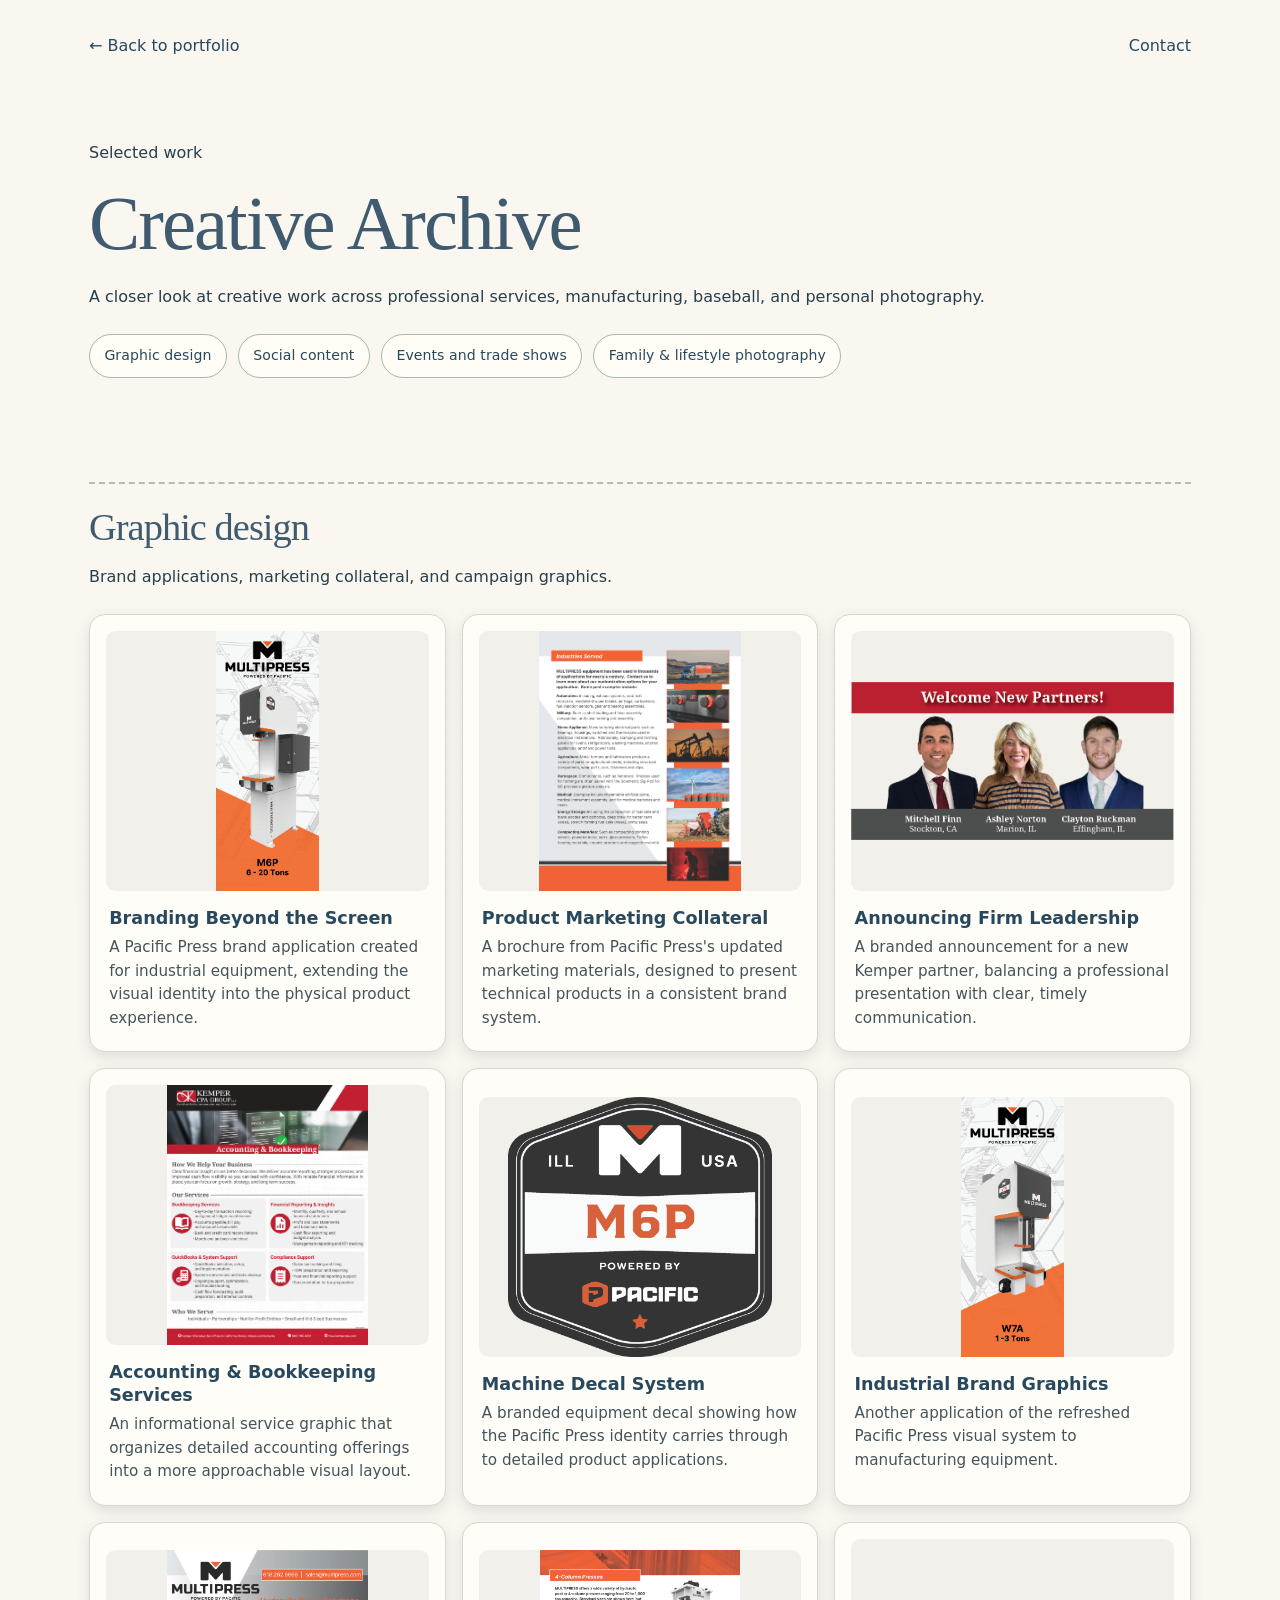
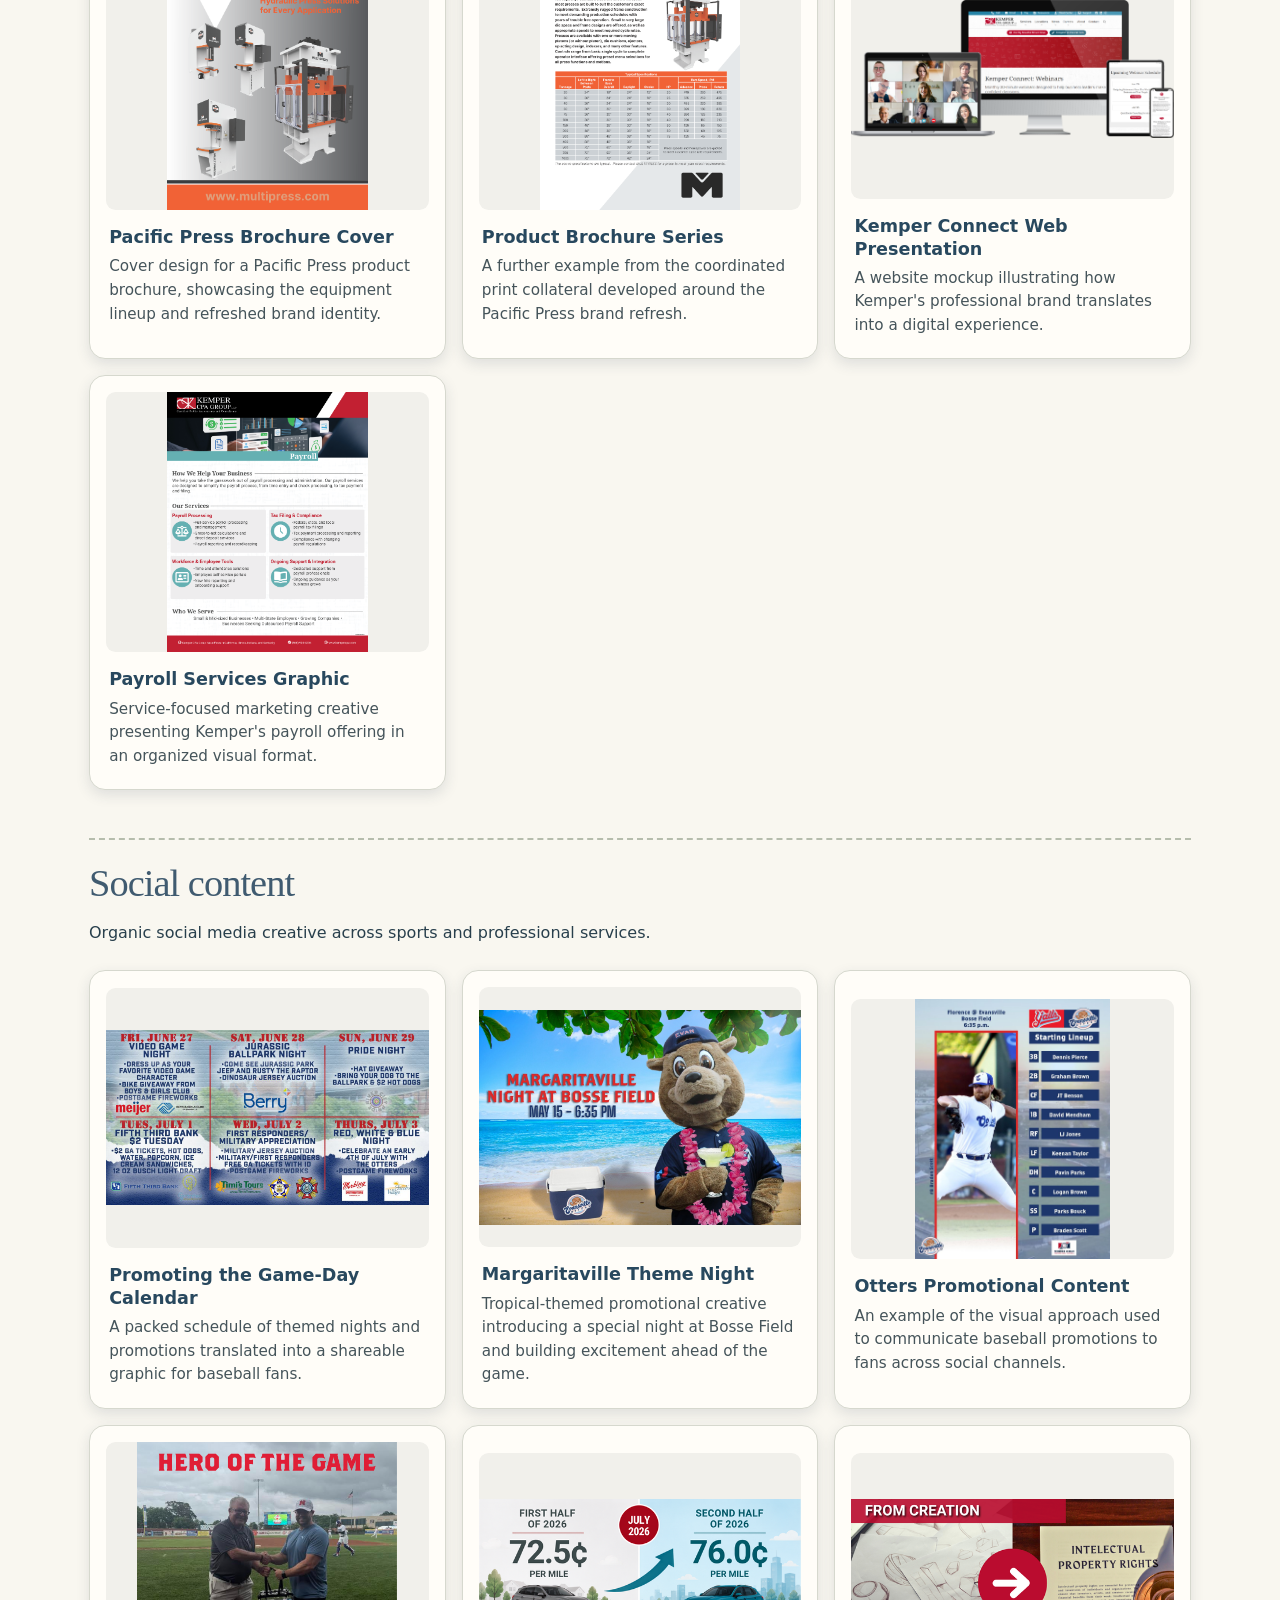
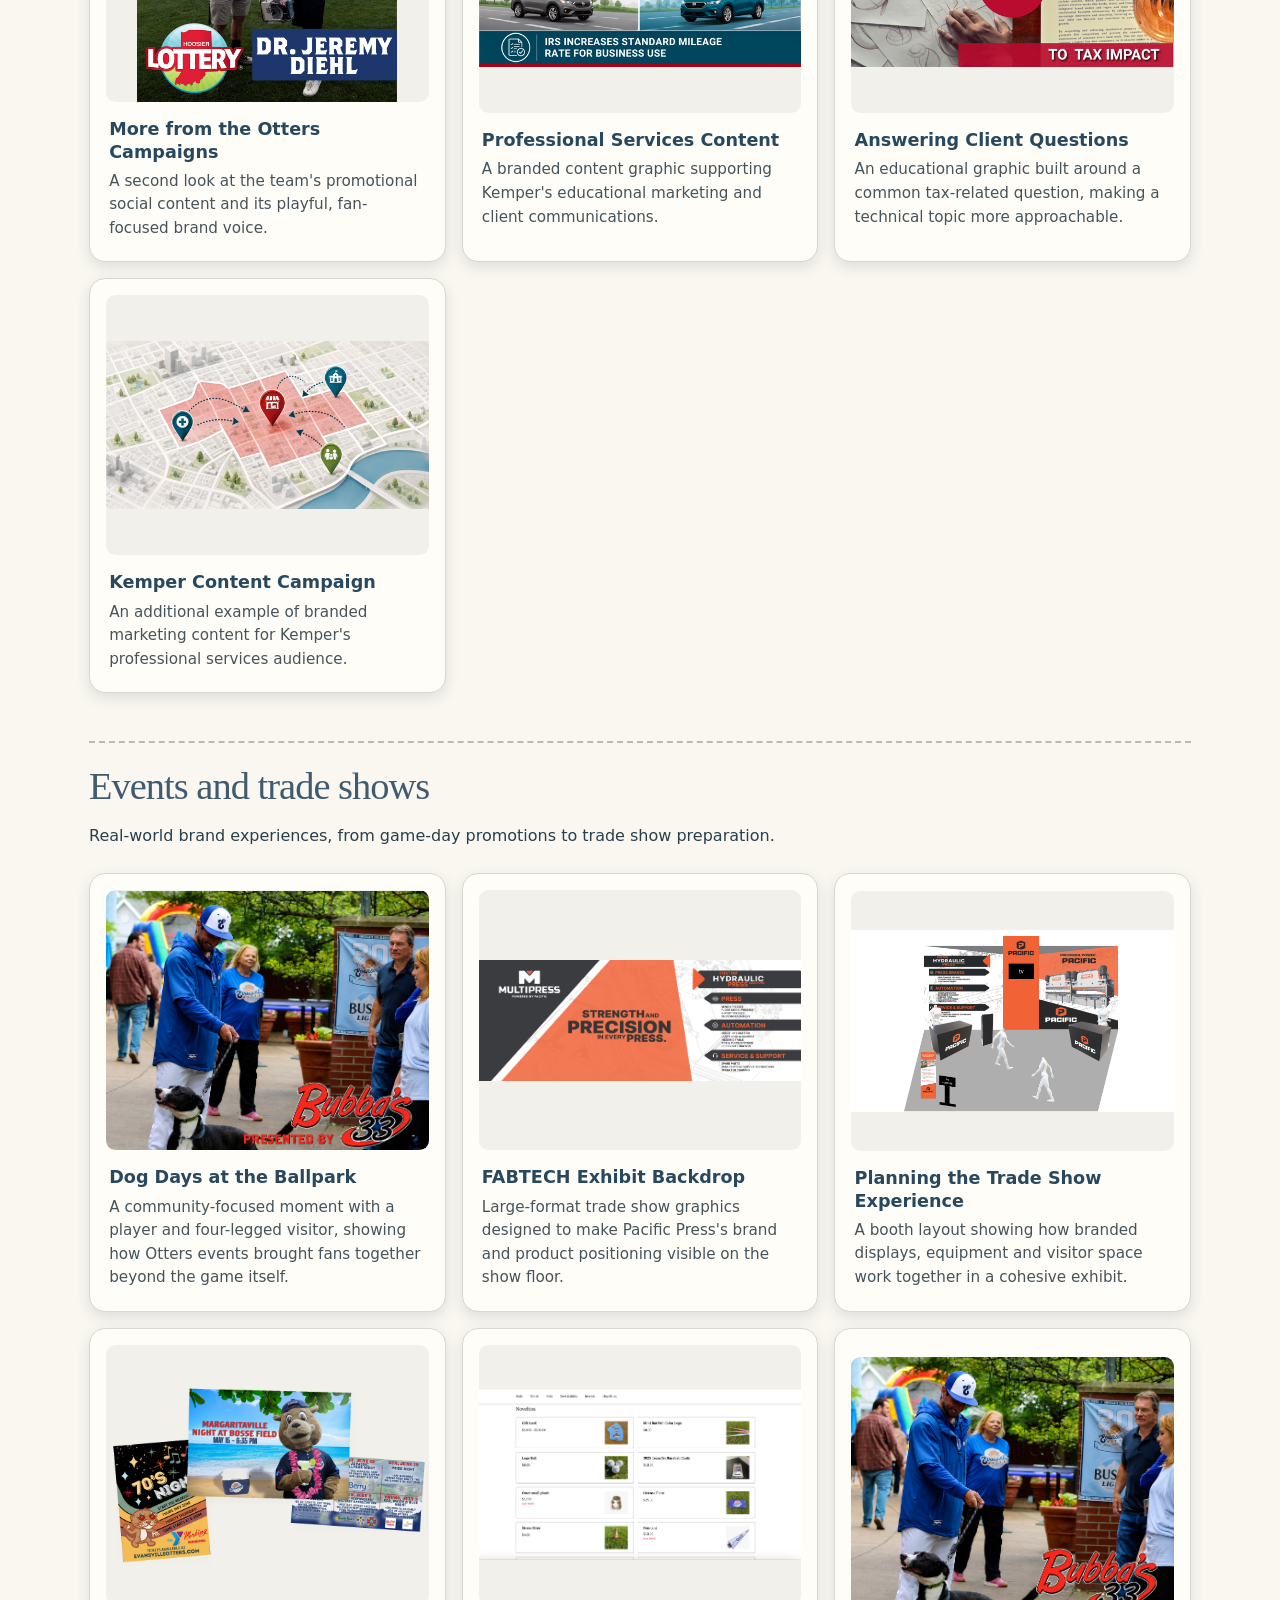
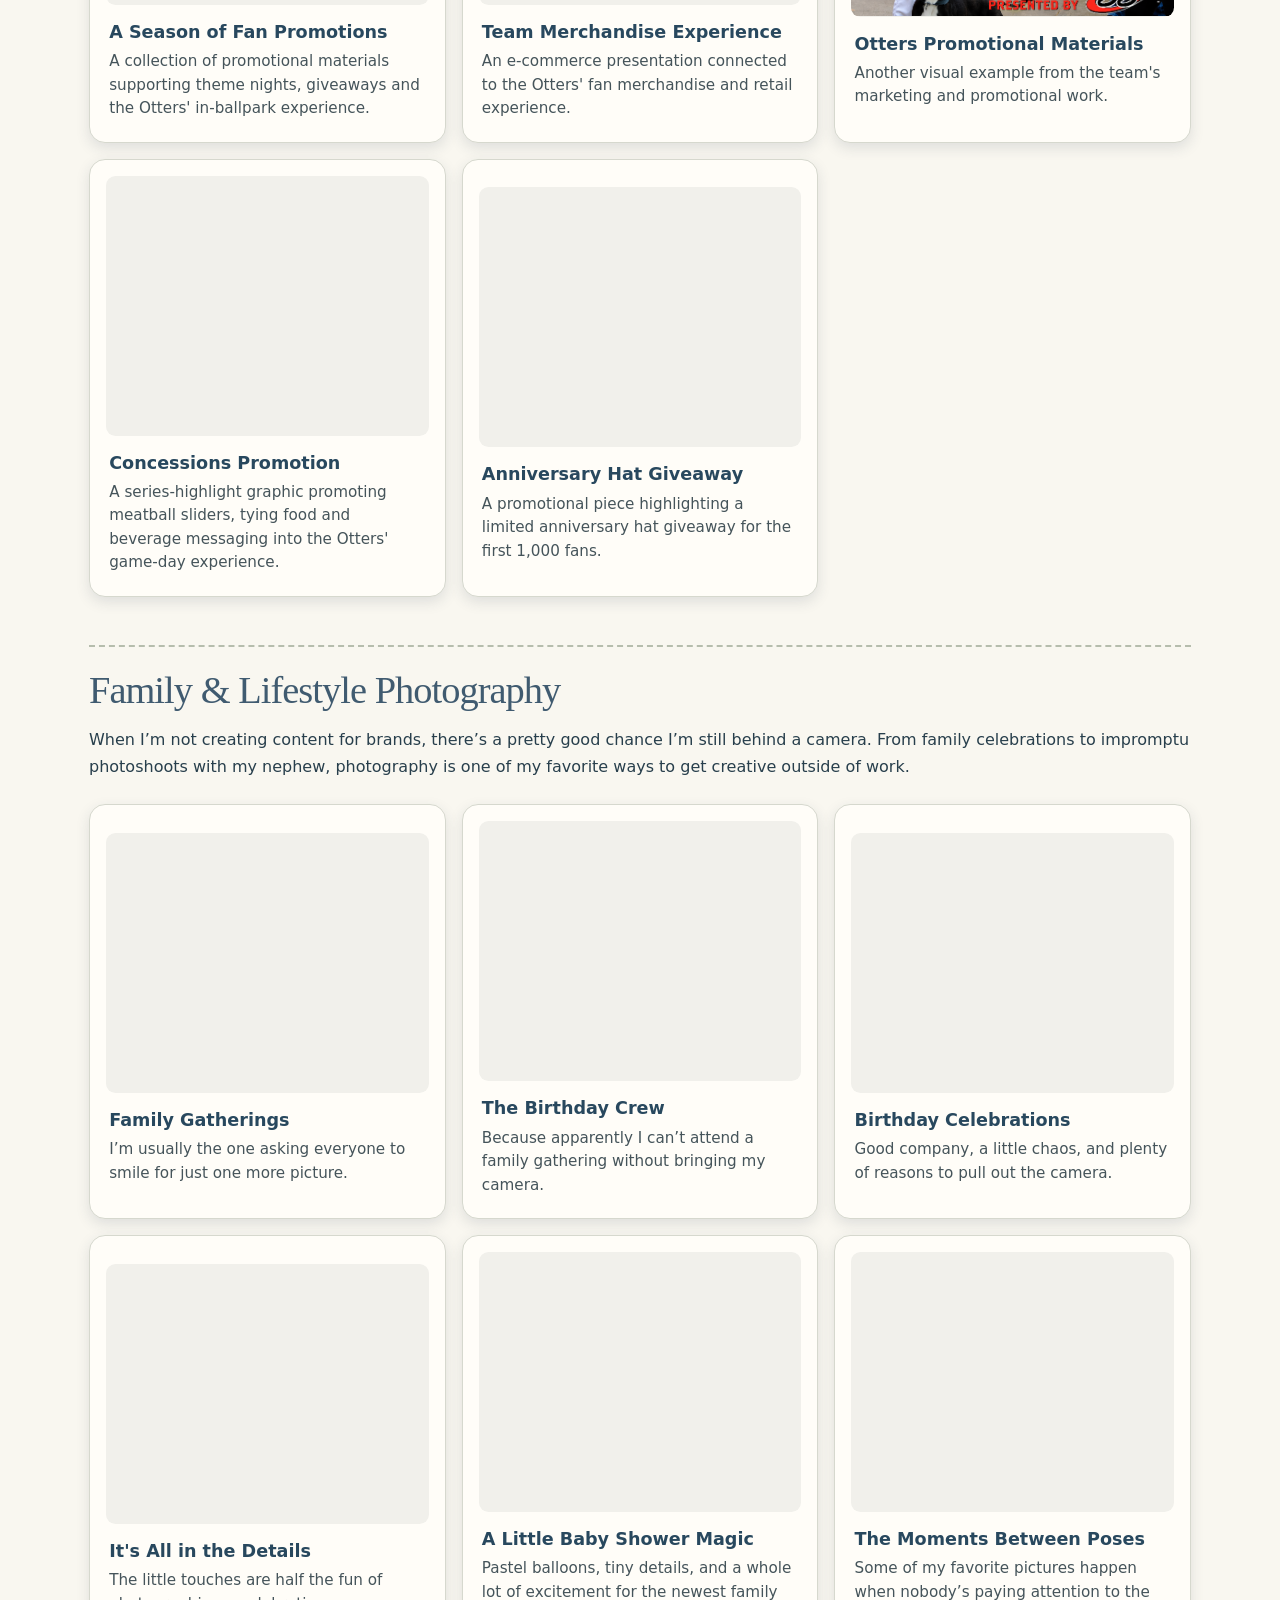
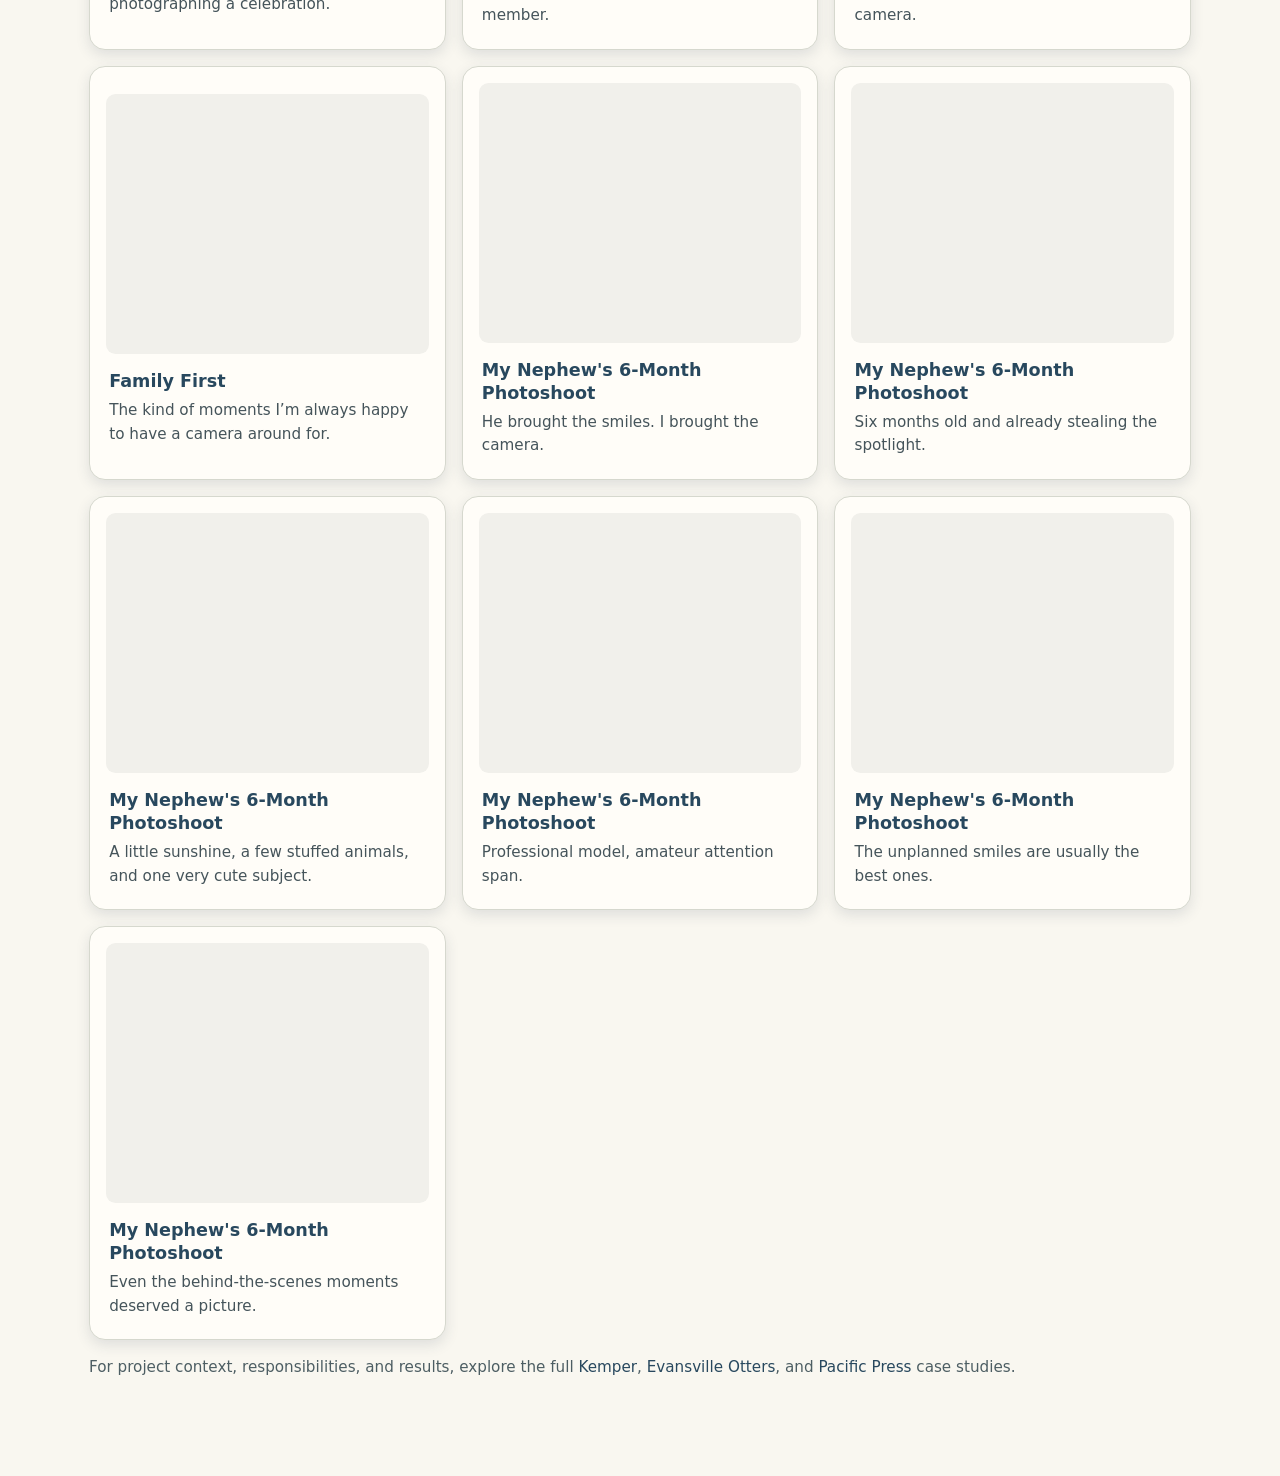
==== commit e12ef5b5: "Move family and lifestyle photography to end of creative archive" ====
--- a/creative-archive.html
+++ b/creative-archive.html
@@ -1 +1 @@
-<!doctype html><html lang="en"><head><meta charset="utf-8"><meta name="viewport" content="width=device-width, initial-scale=1"><title>Creative Archive | Kelsi Raben</title><meta name="description" content="Explore selected photography, graphic design, social media content, and event marketing from Kelsi Raben's portfolio."><meta name="robots" content="index,follow"><link rel="stylesheet" href="styles.css"><link rel="stylesheet" href="quilt-refresh-v3.css"><link rel="stylesheet" href="portfolio-review.css"><style>body{background:#f9f7f0;color:#283f4c}.archive-wrap{max-width:1150px;margin:auto;padding:2rem 1.5rem 5rem}.archive-top{display:flex;justify-content:space-between;align-items:center;gap:1rem;flex-wrap:wrap}.archive-top a,.archive-wrap a{color:#28485e}.archive-intro{padding:4rem 0 2rem}.archive-intro h1{font-size:clamp(2.5rem,6vw,5rem);line-height:1.1}.archive-jump{display:flex;gap:.7rem;flex-wrap:wrap;margin:1.5rem 0}.archive-jump a{padding:.55rem .9rem;border:1px solid #a8b6b4;border-radius:99px;background:#fffdf6}.gallery-section{margin-top:3rem;padding-top:1.5rem;border-top:2px dashed #b6bdad;scroll-margin-top:2rem}.gallery-section h2{font-size:clamp(1.7rem,3vw,2.6rem)}.gallery-grid{display:grid;grid-template-columns:repeat(3,minmax(0,1fr));gap:1rem;margin-top:1.5rem}.gallery-figure{margin:0;padding:.85rem;background:#fff;border:1px solid #d6d8ce;border-radius:1rem;box-shadow:0 5px 14px #243b5320;min-width:0;display:flex;flex-direction:column}.gallery-figure>a{display:block;width:100%;min-width:0}.gallery-figure img{display:block;width:100%;height:260px;object-fit:contain;background:#f1f0eb;border-radius:.6rem}.gallery-figure figcaption{display:block;width:100%;padding:1rem .2rem .3rem;font-size:.95rem;line-height:1.55}.gallery-figure figcaption strong{display:block;font-size:1.1rem;line-height:1.3;margin-bottom:.4rem;color:#28485e}.gallery-figure figcaption span{display:block;color:#45545a}.archive-note{font-size:.95rem;color:#4d5e63}@media(max-width:720px){.gallery-grid{grid-template-columns:1fr}.gallery-figure img{height:auto;max-height:420px}.archive-intro{padding:2.5rem 0 1rem}}</style></head><body><main class="archive-wrap"><div class="archive-top"><a href="index.html#archive">← Back to portfolio</a><a href="index.html#contact">Contact</a></div><header class="archive-intro"><p>Selected work</p><h1>Creative Archive</h1><p>A closer look at creative work across professional services, manufacturing, baseball, and personal photography.</p><nav class="archive-jump" aria-label="Gallery categories"><a href="#family">Family &amp; lifestyle photography</a><a href="#design">Graphic design</a><a href="#social">Social content</a><a href="#events">Events and trade shows</a></nav></header><section id="family" class="gallery-section"><h2>Family &amp; Lifestyle Photography</h2><p>When I’m not creating content for brands, there’s a pretty good chance I’m still behind a camera. From family celebrations to impromptu photoshoots with my nephew, photography is one of my favorite ways to get creative outside of work.</p><div class="gallery-grid"><figure class="gallery-figure"><a href="assets/family-photography/IMG_7855.JPG" target="_blank" rel="noopener noreferrer" aria-label="Open full image: Family Gatherings"><img src="assets/family-photography/IMG_7855.JPG" alt="Family Gatherings" loading="lazy" decoding="async"></a><figcaption><strong>Family Gatherings</strong><span>I’m usually the one asking everyone to smile for just one more picture.</span></figcaption></figure><figure class="gallery-figure"><a href="assets/family-photography/IMG_7890.JPG" target="_blank" rel="noopener noreferrer" aria-label="Open full image: The Birthday Crew"><img src="assets/family-photography/IMG_7890.JPG" alt="The Birthday Crew" loading="lazy" decoding="async"></a><figcaption><strong>The Birthday Crew</strong><span>Because apparently I can’t attend a family gathering without bringing my camera.</span></figcaption></figure><figure class="gallery-figure"><a href="assets/family-photography/IMG_7902.JPG" target="_blank" rel="noopener noreferrer" aria-label="Open full image: Birthday Celebrations"><img src="assets/family-photography/IMG_7902.JPG" alt="Birthday Celebrations" loading="lazy" decoding="async"></a><figcaption><strong>Birthday Celebrations</strong><span>Good company, a little chaos, and plenty of reasons to pull out the camera.</span></figcaption></figure><figure class="gallery-figure"><a href="assets/family-photography/IMG_7445.JPG" target="_blank" rel="noopener noreferrer" aria-label="Open full image: It&#39;s All in the Details"><img src="assets/family-photography/IMG_7445.JPG" alt="It&#39;s All in the Details" loading="lazy" decoding="async"></a><figcaption><strong>It&#39;s All in the Details</strong><span>The little touches are half the fun of photographing a celebration.</span></figcaption></figure><figure class="gallery-figure"><a href="assets/family-photography/IMG_7452.JPG" target="_blank" rel="noopener noreferrer" aria-label="Open full image: A Little Baby Shower Magic"><img src="assets/family-photography/IMG_7452.JPG" alt="A Little Baby Shower Magic" loading="lazy" decoding="async"></a><figcaption><strong>A Little Baby Shower Magic</strong><span>Pastel balloons, tiny details, and a whole lot of excitement for the newest family member.</span></figcaption></figure><figure class="gallery-figure"><a href="assets/family-photography/IMG_7595.JPG" target="_blank" rel="noopener noreferrer" aria-label="Open full image: The Moments Between Poses"><img src="assets/family-photography/IMG_7595.JPG" alt="The Moments Between Poses" loading="lazy" decoding="async"></a><figcaption><strong>The Moments Between Poses</strong><span>Some of my favorite pictures happen when nobody’s paying attention to the camera.</span></figcaption></figure><figure class="gallery-figure"><a href="assets/family-photography/IMG_7606.JPG" target="_blank" rel="noopener noreferrer" aria-label="Open full image: Family First"><img src="assets/family-photography/IMG_7606.JPG" alt="Family First" loading="lazy" decoding="async"></a><figcaption><strong>Family First</strong><span>The kind of moments I’m always happy to have a camera around for.</span></figcaption></figure><figure class="gallery-figure"><a href="assets/family-photography/IMG_8005.JPG" target="_blank" rel="noopener noreferrer" aria-label="Open full image: My Nephew&#39;s 6-Month Photoshoot"><img src="assets/family-photography/IMG_8005.JPG" alt="My Nephew&#39;s 6-Month Photoshoot" loading="lazy" decoding="async"></a><figcaption><strong>My Nephew&#39;s 6-Month Photoshoot</strong><span>He brought the smiles. I brought the camera.</span></figcaption></figure><figure class="gallery-figure"><a href="assets/family-photography/IMG_8019.JPG" target="_blank" rel="noopener noreferrer" aria-label="Open full image: My Nephew&#39;s 6-Month Photoshoot"><img src="assets/family-photography/IMG_8019.JPG" alt="My Nephew&#39;s 6-Month Photoshoot" loading="lazy" decoding="async"></a><figcaption><strong>My Nephew&#39;s 6-Month Photoshoot</strong><span>Six months old and already stealing the spotlight.</span></figcaption></figure><figure class="gallery-figure"><a href="assets/family-photography/IMG_8142.JPG" target="_blank" rel="noopener noreferrer" aria-label="Open full image: My Nephew&#39;s 6-Month Photoshoot"><img src="assets/family-photography/IMG_8142.JPG" alt="My Nephew&#39;s 6-Month Photoshoot" loading="lazy" decoding="async"></a><figcaption><strong>My Nephew&#39;s 6-Month Photoshoot</strong><span>A little sunshine, a few stuffed animals, and one very cute subject.</span></figcaption></figure><figure class="gallery-figure"><a href="assets/family-photography/IMG_8174.JPG" target="_blank" rel="noopener noreferrer" aria-label="Open full image: My Nephew&#39;s 6-Month Photoshoot"><img src="assets/family-photography/IMG_8174.JPG" alt="My Nephew&#39;s 6-Month Photoshoot" loading="lazy" decoding="async"></a><figcaption><strong>My Nephew&#39;s 6-Month Photoshoot</strong><span>Professional model, amateur attention span.</span></figcaption></figure><figure class="gallery-figure"><a href="assets/family-photography/IMG_8229.JPG" target="_blank" rel="noopener noreferrer" aria-label="Open full image: My Nephew&#39;s 6-Month Photoshoot"><img src="assets/family-photography/IMG_8229.JPG" alt="My Nephew&#39;s 6-Month Photoshoot" loading="lazy" decoding="async"></a><figcaption><strong>My Nephew&#39;s 6-Month Photoshoot</strong><span>The unplanned smiles are usually the best ones.</span></figcaption></figure><figure class="gallery-figure"><a href="assets/family-photography/IMG_8427.JPG" target="_blank" rel="noopener noreferrer" aria-label="Open full image: My Nephew&#39;s 6-Month Photoshoot"><img src="assets/family-photography/IMG_8427.JPG" alt="My Nephew&#39;s 6-Month Photoshoot" loading="lazy" decoding="async"></a><figcaption><strong>My Nephew&#39;s 6-Month Photoshoot</strong><span>Even the behind-the-scenes moments deserved a picture.</span></figcaption></figure></div></section><section id="design" class="gallery-section"><h2>Graphic design</h2><p>Brand applications, marketing collateral, and campaign graphics.</p><div class="gallery-grid"><figure class="gallery-figure"><a href="assets/pacific-press/machine-graphics-1.png" target="_blank" rel="noopener noreferrer" aria-label="Open full image: Pacific Press machine branding"><img src="assets/pacific-press/machine-graphics-1.png" alt="Pacific Press machine branding" loading="lazy"></a><figcaption><strong>Branding Beyond the Screen</strong><span>A Pacific Press brand application created for industrial equipment, extending the visual identity into the physical product experience.</span></figcaption></figure><figure class="gallery-figure"><a href="assets/pacific-press/brochure-1.png" target="_blank" rel="noopener noreferrer" aria-label="Open full image: Pacific Press brochure design"><img src="assets/pacific-press/brochure-1.png" alt="Pacific Press brochure design" loading="lazy"></a><figcaption><strong>Product Marketing Collateral</strong><span>A brochure from Pacific Press's updated marketing materials, designed to present technical products in a consistent brand system.</span></figcaption></figure><figure class="gallery-figure"><a href="assets/kemper/New%20Partner%20Graphic%206-2026.png" target="_blank" rel="noopener noreferrer" aria-label="Open full image: Kemper partner announcement graphic"><img src="assets/kemper/New Partner Graphic 6-2026.png" alt="Kemper partner announcement graphic" loading="lazy"></a><figcaption><strong>Announcing Firm Leadership</strong><span>A branded announcement for a new Kemper partner, balancing a professional presentation with clear, timely communication.</span></figcaption></figure><figure class="gallery-figure"><a href="assets/kemper/Accounting%20&%20Bookkeeping%20-%20V001SS0426.png" target="_blank" rel="noopener noreferrer" aria-label="Open full image: Kemper accounting and bookkeeping infographic"><img src="assets/kemper/Accounting &amp; Bookkeeping - V001SS0426.png" alt="Kemper accounting and bookkeeping infographic" loading="lazy"></a><figcaption><strong>Accounting & Bookkeeping Services</strong><span>An informational service graphic that organizes detailed accounting offerings into a more approachable visual layout.</span></figcaption></figure><figure class="gallery-figure"><a href="assets/pacific-press/m6p-decal.png" target="_blank" rel="noopener noreferrer" aria-label="Open full image: Machine Decal System"><img src="assets/pacific-press/m6p-decal.png" alt="Machine Decal System" loading="lazy"></a><figcaption><strong>Machine Decal System</strong><span>A branded equipment decal showing how the Pacific Press identity carries through to detailed product applications.</span></figcaption></figure><figure class="gallery-figure"><a href="assets/pacific-press/machine-graphics-3.png" target="_blank" rel="noopener noreferrer" aria-label="Open full image: Industrial Brand Graphics"><img src="assets/pacific-press/machine-graphics-3.png" alt="Industrial Brand Graphics" loading="lazy"></a><figcaption><strong>Industrial Brand Graphics</strong><span>Another application of the refreshed Pacific Press visual system to manufacturing equipment.</span></figcaption></figure><figure class="gallery-figure"><a href="assets/pacific-press/brochure-3.png" target="_blank" rel="noopener noreferrer" aria-label="Open full image: Pacific Press Brochure Cover"><img src="assets/pacific-press/brochure-3.png" alt="Pacific Press Brochure Cover" loading="lazy"></a><figcaption><strong>Pacific Press Brochure Cover</strong><span>Cover design for a Pacific Press product brochure, showcasing the equipment lineup and refreshed brand identity.</span></figcaption></figure><figure class="gallery-figure"><a href="assets/pacific-press/brochure-6.png" target="_blank" rel="noopener noreferrer" aria-label="Open full image: Product Brochure Series"><img src="assets/pacific-press/brochure-6.png" alt="Product Brochure Series" loading="lazy"></a><figcaption><strong>Product Brochure Series</strong><span>A further example from the coordinated print collateral developed around the Pacific Press brand refresh.</span></figcaption></figure><figure class="gallery-figure"><a href="assets/kemper/Kemper%20Connect%20-website-mockup.png" target="_blank" rel="noopener noreferrer" aria-label="Open full image: Kemper Connect Web Presentation"><img src="assets/kemper/Kemper Connect -website-mockup.png" alt="Kemper Connect Web Presentation" loading="lazy"></a><figcaption><strong>Kemper Connect Web Presentation</strong><span>A website mockup illustrating how Kemper's professional brand translates into a digital experience.</span></figcaption></figure><figure class="gallery-figure"><a href="assets/kemper/Payroll%20-%20V006SS0426.png" target="_blank" rel="noopener noreferrer" aria-label="Open full image: Payroll Services Graphic"><img src="assets/kemper/Payroll - V006SS0426.png" alt="Payroll Services Graphic" loading="lazy"></a><figcaption><strong>Payroll Services Graphic</strong><span>Service-focused marketing creative presenting Kemper's payroll offering in an organized visual format.</span></figcaption></figure></div></section><section id="social" class="gallery-section"><h2>Social content</h2><p>Organic social media creative across sports and professional services.</p><div class="gallery-grid"><figure class="gallery-figure"><a href="assets/otters/Evansville%20Otters%20-%20Social%20Post%202.jpg" target="_blank" rel="noopener noreferrer" aria-label="Open full image: Evansville Otters social media post"><img src="assets/otters/Evansville Otters - Social Post 2.jpg" alt="Evansville Otters social media post" loading="lazy"></a><figcaption><strong>Promoting the Game-Day Calendar</strong><span>A packed schedule of themed nights and promotions translated into a shareable graphic for baseball fans.</span></figcaption></figure><figure class="gallery-figure"><a href="assets/otters/Evansville%20Otters%20-%20Social%20Post%205.jpg" target="_blank" rel="noopener noreferrer" aria-label="Open full image: Evansville Otters social media creative"><img src="assets/otters/Evansville Otters - Social Post 5.jpg" alt="Evansville Otters social media creative" loading="lazy"></a><figcaption><strong>Margaritaville Theme Night</strong><span>Tropical-themed promotional creative introducing a special night at Bosse Field and building excitement ahead of the game.</span></figcaption></figure><figure class="gallery-figure"><a href="assets/otters/Evansville%20Otters%20-%20Social%20Post%201.jpg" target="_blank" rel="noopener noreferrer" aria-label="Open full image: Otters Promotional Content"><img src="assets/otters/Evansville Otters - Social Post 1.jpg" alt="Otters Promotional Content" loading="lazy"></a><figcaption><strong>Otters Promotional Content</strong><span>An example of the visual approach used to communicate baseball promotions to fans across social channels.</span></figcaption></figure><figure class="gallery-figure"><a href="assets/otters/Evansville%20Otters%20-%20Social%20Post%203.jpg" target="_blank" rel="noopener noreferrer" aria-label="Open full image: More from the Otters Campaigns"><img src="assets/otters/Evansville Otters - Social Post 3.jpg" alt="More from the Otters Campaigns" loading="lazy"></a><figcaption><strong>More from the Otters Campaigns</strong><span>A second look at the team's promotional social content and its playful, fan-focused brand voice.</span></figcaption></figure><figure class="gallery-figure"><a href="assets/kemper/Blog%207-28-2026.png" target="_blank" rel="noopener noreferrer" aria-label="Open full image: Professional Services Content"><img src="assets/kemper/Blog 7-28-2026.png" alt="Professional Services Content" loading="lazy"></a><figcaption><strong>Professional Services Content</strong><span>A branded content graphic supporting Kemper's educational marketing and client communications.</span></figcaption></figure><figure class="gallery-figure"><a href="assets/kemper/Did%20you%20receive%20a%20letter%20from%20the%20IRS%20(3).png" target="_blank" rel="noopener noreferrer" aria-label="Open full image: Answering Client Questions"><img src="assets/kemper/Did you receive a letter from the IRS (3).png" alt="Answering Client Questions" loading="lazy"></a><figcaption><strong>Answering Client Questions</strong><span>An educational graphic built around a common tax-related question, making a technical topic more approachable.</span></figcaption></figure><figure class="gallery-figure"><a href="assets/kemper/8-11-2026.png" target="_blank" rel="noopener noreferrer" aria-label="Open full image: Kemper Content Campaign"><img src="assets/kemper/8-11-2026.png" alt="Kemper Content Campaign" loading="lazy"></a><figcaption><strong>Kemper Content Campaign</strong><span>An additional example of branded marketing content for Kemper's professional services audience.</span></figcaption></figure></div></section><section id="events" class="gallery-section"><h2>Events and trade shows</h2><p>Real-world brand experiences, from game-day promotions to trade show preparation.</p><div class="gallery-grid"><figure class="gallery-figure"><a href="assets/otters/55fcd361-c014-4c16-9ee3-3ee65ea74d9e.png" target="_blank" rel="noopener noreferrer" aria-label="Open full image: Dog Days community event"><img src="assets/otters/55fcd361-c014-4c16-9ee3-3ee65ea74d9e.png" alt="Evansville Otters player interacting with a dog during a community event" loading="lazy"></a><figcaption><strong>Dog Days at the Ballpark</strong><span>A community-focused moment with a player and four-legged visitor, showing how Otters events brought fans together beyond the game itself.</span></figcaption></figure><figure class="gallery-figure"><a href="assets/pacific-press/fabtech-backdrop.png" target="_blank" rel="noopener noreferrer" aria-label="Open full image: Pacific Press FABTECH backdrop"><img src="assets/pacific-press/fabtech-backdrop.png" alt="Pacific Press FABTECH backdrop" loading="lazy"></a><figcaption><strong>FABTECH Exhibit Backdrop</strong><span>Large-format trade show graphics designed to make Pacific Press's brand and product positioning visible on the show floor.</span></figcaption></figure><figure class="gallery-figure"><a href="assets/pacific-press/fabtech-booth-layout.png" target="_blank" rel="noopener noreferrer" aria-label="Open full image: FABTECH booth layout"><img src="assets/pacific-press/fabtech-booth-layout.png" alt="FABTECH booth layout" loading="lazy"></a><figcaption><strong>Planning the Trade Show Experience</strong><span>A booth layout showing how branded displays, equipment and visitor space work together in a cohesive exhibit.</span></figcaption></figure><figure class="gallery-figure"><a href="assets/otters/otters-hero.png" target="_blank" rel="noopener noreferrer" aria-label="Open full image: Evansville Otters event marketing"><img src="assets/otters/otters-hero.png" alt="Evansville Otters event marketing" loading="lazy"></a><figcaption><strong>A Season of Fan Promotions</strong><span>A collection of promotional materials supporting theme nights, giveaways and the Otters' in-ballpark experience.</span></figcaption></figure><figure class="gallery-figure"><a href="assets/otters/Otters%20ECommerce.png" target="_blank" rel="noopener noreferrer" aria-label="Open full image: Team Merchandise Experience"><img src="assets/otters/Otters ECommerce.png" alt="Team Merchandise Experience" loading="lazy"></a><figcaption><strong>Team Merchandise Experience</strong><span>An e-commerce presentation connected to the Otters' fan merchandise and retail experience.</span></figcaption></figure><figure class="gallery-figure"><a href="assets/otters/55fcd361-c014-4c16-9ee3-3ee65ea74d9e.png" target="_blank" rel="noopener noreferrer" aria-label="Open full image: Otters Promotional Materials"><img src="assets/otters/55fcd361-c014-4c16-9ee3-3ee65ea74d9e.png" alt="Otters Promotional Materials" loading="lazy"></a><figcaption><strong>Otters Promotional Materials</strong><span>Another visual example from the team's marketing and promotional work.</span></figcaption></figure><figure class="gallery-figure"><a href="assets/otters/502510157_18500760919060422_8121331711903519054_n.jpg" target="_blank" rel="noopener noreferrer" aria-label="Open full image: Concessions Promotion"><img src="assets/otters/502510157_18500760919060422_8121331711903519054_n.jpg" alt="Concessions Promotion" loading="lazy"></a><figcaption><strong>Concessions Promotion</strong><span>A series-highlight graphic promoting meatball sliders, tying food and beverage messaging into the Otters' game-day experience.</span></figcaption></figure><figure class="gallery-figure"><a href="assets/otters/502410389_18500729896060422_2513679461006669055_n.jpg" target="_blank" rel="noopener noreferrer" aria-label="Open full image: Anniversary Hat Giveaway"><img src="assets/otters/502410389_18500729896060422_2513679461006669055_n.jpg" alt="Anniversary Hat Giveaway" loading="lazy"></a><figcaption><strong>Anniversary Hat Giveaway</strong><span>A promotional piece highlighting a limited anniversary hat giveaway for the first 1,000 fans.</span></figcaption></figure></div></section><p class="archive-note">For project context, responsibilities, and results, explore the full <a href="kemper.html">Kemper</a>, <a href="otters.html">Evansville Otters</a>, and <a href="pacific-press.html">Pacific Press</a> case studies.</p></main></body></html>+<!doctype html><html lang="en"><head><meta charset="utf-8"><meta name="viewport" content="width=device-width, initial-scale=1"><title>Creative Archive | Kelsi Raben</title><meta name="description" content="Explore selected photography, graphic design, social media content, and event marketing from Kelsi Raben's portfolio."><meta name="robots" content="index,follow"><link rel="stylesheet" href="styles.css"><link rel="stylesheet" href="quilt-refresh-v3.css"><link rel="stylesheet" href="portfolio-review.css"><style>body{background:#f9f7f0;color:#283f4c}.archive-wrap{max-width:1150px;margin:auto;padding:2rem 1.5rem 5rem}.archive-top{display:flex;justify-content:space-between;align-items:center;gap:1rem;flex-wrap:wrap}.archive-top a,.archive-wrap a{color:#28485e}.archive-intro{padding:4rem 0 2rem}.archive-intro h1{font-size:clamp(2.5rem,6vw,5rem);line-height:1.1}.archive-jump{display:flex;gap:.7rem;flex-wrap:wrap;margin:1.5rem 0}.archive-jump a{padding:.55rem .9rem;border:1px solid #a8b6b4;border-radius:99px;background:#fffdf6}.gallery-section{margin-top:3rem;padding-top:1.5rem;border-top:2px dashed #b6bdad;scroll-margin-top:2rem}.gallery-section h2{font-size:clamp(1.7rem,3vw,2.6rem)}.gallery-grid{display:grid;grid-template-columns:repeat(3,minmax(0,1fr));gap:1rem;margin-top:1.5rem}.gallery-figure{margin:0;padding:.85rem;background:#fff;border:1px solid #d6d8ce;border-radius:1rem;box-shadow:0 5px 14px #243b5320;min-width:0;display:flex;flex-direction:column}.gallery-figure>a{display:block;width:100%;min-width:0}.gallery-figure img{display:block;width:100%;height:260px;object-fit:contain;background:#f1f0eb;border-radius:.6rem}.gallery-figure figcaption{display:block;width:100%;padding:1rem .2rem .3rem;font-size:.95rem;line-height:1.55}.gallery-figure figcaption strong{display:block;font-size:1.1rem;line-height:1.3;margin-bottom:.4rem;color:#28485e}.gallery-figure figcaption span{display:block;color:#45545a}.archive-note{font-size:.95rem;color:#4d5e63}@media(max-width:720px){.gallery-grid{grid-template-columns:1fr}.gallery-figure img{height:auto;max-height:420px}.archive-intro{padding:2.5rem 0 1rem}}</style></head><body><main class="archive-wrap"><div class="archive-top"><a href="index.html#archive">← Back to portfolio</a><a href="index.html#contact">Contact</a></div><header class="archive-intro"><p>Selected work</p><h1>Creative Archive</h1><p>A closer look at creative work across professional services, manufacturing, baseball, and personal photography.</p><nav class="archive-jump" aria-label="Gallery categories"><a href="#design">Graphic design</a><a href="#social">Social content</a><a href="#events">Events and trade shows</a><a href="#family">Family &amp; lifestyle photography</a></nav></header><section id="design" class="gallery-section"><h2>Graphic design</h2><p>Brand applications, marketing collateral, and campaign graphics.</p><div class="gallery-grid"><figure class="gallery-figure"><a href="assets/pacific-press/machine-graphics-1.png" target="_blank" rel="noopener noreferrer" aria-label="Open full image: Pacific Press machine branding"><img src="assets/pacific-press/machine-graphics-1.png" alt="Pacific Press machine branding" loading="lazy"></a><figcaption><strong>Branding Beyond the Screen</strong><span>A Pacific Press brand application created for industrial equipment, extending the visual identity into the physical product experience.</span></figcaption></figure><figure class="gallery-figure"><a href="assets/pacific-press/brochure-1.png" target="_blank" rel="noopener noreferrer" aria-label="Open full image: Pacific Press brochure design"><img src="assets/pacific-press/brochure-1.png" alt="Pacific Press brochure design" loading="lazy"></a><figcaption><strong>Product Marketing Collateral</strong><span>A brochure from Pacific Press's updated marketing materials, designed to present technical products in a consistent brand system.</span></figcaption></figure><figure class="gallery-figure"><a href="assets/kemper/New%20Partner%20Graphic%206-2026.png" target="_blank" rel="noopener noreferrer" aria-label="Open full image: Kemper partner announcement graphic"><img src="assets/kemper/New Partner Graphic 6-2026.png" alt="Kemper partner announcement graphic" loading="lazy"></a><figcaption><strong>Announcing Firm Leadership</strong><span>A branded announcement for a new Kemper partner, balancing a professional presentation with clear, timely communication.</span></figcaption></figure><figure class="gallery-figure"><a href="assets/kemper/Accounting%20&%20Bookkeeping%20-%20V001SS0426.png" target="_blank" rel="noopener noreferrer" aria-label="Open full image: Kemper accounting and bookkeeping infographic"><img src="assets/kemper/Accounting &amp; Bookkeeping - V001SS0426.png" alt="Kemper accounting and bookkeeping infographic" loading="lazy"></a><figcaption><strong>Accounting & Bookkeeping Services</strong><span>An informational service graphic that organizes detailed accounting offerings into a more approachable visual layout.</span></figcaption></figure><figure class="gallery-figure"><a href="assets/pacific-press/m6p-decal.png" target="_blank" rel="noopener noreferrer" aria-label="Open full image: Machine Decal System"><img src="assets/pacific-press/m6p-decal.png" alt="Machine Decal System" loading="lazy"></a><figcaption><strong>Machine Decal System</strong><span>A branded equipment decal showing how the Pacific Press identity carries through to detailed product applications.</span></figcaption></figure><figure class="gallery-figure"><a href="assets/pacific-press/machine-graphics-3.png" target="_blank" rel="noopener noreferrer" aria-label="Open full image: Industrial Brand Graphics"><img src="assets/pacific-press/machine-graphics-3.png" alt="Industrial Brand Graphics" loading="lazy"></a><figcaption><strong>Industrial Brand Graphics</strong><span>Another application of the refreshed Pacific Press visual system to manufacturing equipment.</span></figcaption></figure><figure class="gallery-figure"><a href="assets/pacific-press/brochure-3.png" target="_blank" rel="noopener noreferrer" aria-label="Open full image: Pacific Press Brochure Cover"><img src="assets/pacific-press/brochure-3.png" alt="Pacific Press Brochure Cover" loading="lazy"></a><figcaption><strong>Pacific Press Brochure Cover</strong><span>Cover design for a Pacific Press product brochure, showcasing the equipment lineup and refreshed brand identity.</span></figcaption></figure><figure class="gallery-figure"><a href="assets/pacific-press/brochure-6.png" target="_blank" rel="noopener noreferrer" aria-label="Open full image: Product Brochure Series"><img src="assets/pacific-press/brochure-6.png" alt="Product Brochure Series" loading="lazy"></a><figcaption><strong>Product Brochure Series</strong><span>A further example from the coordinated print collateral developed around the Pacific Press brand refresh.</span></figcaption></figure><figure class="gallery-figure"><a href="assets/kemper/Kemper%20Connect%20-website-mockup.png" target="_blank" rel="noopener noreferrer" aria-label="Open full image: Kemper Connect Web Presentation"><img src="assets/kemper/Kemper Connect -website-mockup.png" alt="Kemper Connect Web Presentation" loading="lazy"></a><figcaption><strong>Kemper Connect Web Presentation</strong><span>A website mockup illustrating how Kemper's professional brand translates into a digital experience.</span></figcaption></figure><figure class="gallery-figure"><a href="assets/kemper/Payroll%20-%20V006SS0426.png" target="_blank" rel="noopener noreferrer" aria-label="Open full image: Payroll Services Graphic"><img src="assets/kemper/Payroll - V006SS0426.png" alt="Payroll Services Graphic" loading="lazy"></a><figcaption><strong>Payroll Services Graphic</strong><span>Service-focused marketing creative presenting Kemper's payroll offering in an organized visual format.</span></figcaption></figure></div></section><section id="social" class="gallery-section"><h2>Social content</h2><p>Organic social media creative across sports and professional services.</p><div class="gallery-grid"><figure class="gallery-figure"><a href="assets/otters/Evansville%20Otters%20-%20Social%20Post%202.jpg" target="_blank" rel="noopener noreferrer" aria-label="Open full image: Evansville Otters social media post"><img src="assets/otters/Evansville Otters - Social Post 2.jpg" alt="Evansville Otters social media post" loading="lazy"></a><figcaption><strong>Promoting the Game-Day Calendar</strong><span>A packed schedule of themed nights and promotions translated into a shareable graphic for baseball fans.</span></figcaption></figure><figure class="gallery-figure"><a href="assets/otters/Evansville%20Otters%20-%20Social%20Post%205.jpg" target="_blank" rel="noopener noreferrer" aria-label="Open full image: Evansville Otters social media creative"><img src="assets/otters/Evansville Otters - Social Post 5.jpg" alt="Evansville Otters social media creative" loading="lazy"></a><figcaption><strong>Margaritaville Theme Night</strong><span>Tropical-themed promotional creative introducing a special night at Bosse Field and building excitement ahead of the game.</span></figcaption></figure><figure class="gallery-figure"><a href="assets/otters/Evansville%20Otters%20-%20Social%20Post%201.jpg" target="_blank" rel="noopener noreferrer" aria-label="Open full image: Otters Promotional Content"><img src="assets/otters/Evansville Otters - Social Post 1.jpg" alt="Otters Promotional Content" loading="lazy"></a><figcaption><strong>Otters Promotional Content</strong><span>An example of the visual approach used to communicate baseball promotions to fans across social channels.</span></figcaption></figure><figure class="gallery-figure"><a href="assets/otters/Evansville%20Otters%20-%20Social%20Post%203.jpg" target="_blank" rel="noopener noreferrer" aria-label="Open full image: More from the Otters Campaigns"><img src="assets/otters/Evansville Otters - Social Post 3.jpg" alt="More from the Otters Campaigns" loading="lazy"></a><figcaption><strong>More from the Otters Campaigns</strong><span>A second look at the team's promotional social content and its playful, fan-focused brand voice.</span></figcaption></figure><figure class="gallery-figure"><a href="assets/kemper/Blog%207-28-2026.png" target="_blank" rel="noopener noreferrer" aria-label="Open full image: Professional Services Content"><img src="assets/kemper/Blog 7-28-2026.png" alt="Professional Services Content" loading="lazy"></a><figcaption><strong>Professional Services Content</strong><span>A branded content graphic supporting Kemper's educational marketing and client communications.</span></figcaption></figure><figure class="gallery-figure"><a href="assets/kemper/Did%20you%20receive%20a%20letter%20from%20the%20IRS%20(3).png" target="_blank" rel="noopener noreferrer" aria-label="Open full image: Answering Client Questions"><img src="assets/kemper/Did you receive a letter from the IRS (3).png" alt="Answering Client Questions" loading="lazy"></a><figcaption><strong>Answering Client Questions</strong><span>An educational graphic built around a common tax-related question, making a technical topic more approachable.</span></figcaption></figure><figure class="gallery-figure"><a href="assets/kemper/8-11-2026.png" target="_blank" rel="noopener noreferrer" aria-label="Open full image: Kemper Content Campaign"><img src="assets/kemper/8-11-2026.png" alt="Kemper Content Campaign" loading="lazy"></a><figcaption><strong>Kemper Content Campaign</strong><span>An additional example of branded marketing content for Kemper's professional services audience.</span></figcaption></figure></div></section><section id="events" class="gallery-section"><h2>Events and trade shows</h2><p>Real-world brand experiences, from game-day promotions to trade show preparation.</p><div class="gallery-grid"><figure class="gallery-figure"><a href="assets/otters/55fcd361-c014-4c16-9ee3-3ee65ea74d9e.png" target="_blank" rel="noopener noreferrer" aria-label="Open full image: Dog Days community event"><img src="assets/otters/55fcd361-c014-4c16-9ee3-3ee65ea74d9e.png" alt="Evansville Otters player interacting with a dog during a community event" loading="lazy"></a><figcaption><strong>Dog Days at the Ballpark</strong><span>A community-focused moment with a player and four-legged visitor, showing how Otters events brought fans together beyond the game itself.</span></figcaption></figure><figure class="gallery-figure"><a href="assets/pacific-press/fabtech-backdrop.png" target="_blank" rel="noopener noreferrer" aria-label="Open full image: Pacific Press FABTECH backdrop"><img src="assets/pacific-press/fabtech-backdrop.png" alt="Pacific Press FABTECH backdrop" loading="lazy"></a><figcaption><strong>FABTECH Exhibit Backdrop</strong><span>Large-format trade show graphics designed to make Pacific Press's brand and product positioning visible on the show floor.</span></figcaption></figure><figure class="gallery-figure"><a href="assets/pacific-press/fabtech-booth-layout.png" target="_blank" rel="noopener noreferrer" aria-label="Open full image: FABTECH booth layout"><img src="assets/pacific-press/fabtech-booth-layout.png" alt="FABTECH booth layout" loading="lazy"></a><figcaption><strong>Planning the Trade Show Experience</strong><span>A booth layout showing how branded displays, equipment and visitor space work together in a cohesive exhibit.</span></figcaption></figure><figure class="gallery-figure"><a href="assets/otters/otters-hero.png" target="_blank" rel="noopener noreferrer" aria-label="Open full image: Evansville Otters event marketing"><img src="assets/otters/otters-hero.png" alt="Evansville Otters event marketing" loading="lazy"></a><figcaption><strong>A Season of Fan Promotions</strong><span>A collection of promotional materials supporting theme nights, giveaways and the Otters' in-ballpark experience.</span></figcaption></figure><figure class="gallery-figure"><a href="assets/otters/Otters%20ECommerce.png" target="_blank" rel="noopener noreferrer" aria-label="Open full image: Team Merchandise Experience"><img src="assets/otters/Otters ECommerce.png" alt="Team Merchandise Experience" loading="lazy"></a><figcaption><strong>Team Merchandise Experience</strong><span>An e-commerce presentation connected to the Otters' fan merchandise and retail experience.</span></figcaption></figure><figure class="gallery-figure"><a href="assets/otters/55fcd361-c014-4c16-9ee3-3ee65ea74d9e.png" target="_blank" rel="noopener noreferrer" aria-label="Open full image: Otters Promotional Materials"><img src="assets/otters/55fcd361-c014-4c16-9ee3-3ee65ea74d9e.png" alt="Otters Promotional Materials" loading="lazy"></a><figcaption><strong>Otters Promotional Materials</strong><span>Another visual example from the team's marketing and promotional work.</span></figcaption></figure><figure class="gallery-figure"><a href="assets/otters/502510157_18500760919060422_8121331711903519054_n.jpg" target="_blank" rel="noopener noreferrer" aria-label="Open full image: Concessions Promotion"><img src="assets/otters/502510157_18500760919060422_8121331711903519054_n.jpg" alt="Concessions Promotion" loading="lazy"></a><figcaption><strong>Concessions Promotion</strong><span>A series-highlight graphic promoting meatball sliders, tying food and beverage messaging into the Otters' game-day experience.</span></figcaption></figure><figure class="gallery-figure"><a href="assets/otters/502410389_18500729896060422_2513679461006669055_n.jpg" target="_blank" rel="noopener noreferrer" aria-label="Open full image: Anniversary Hat Giveaway"><img src="assets/otters/502410389_18500729896060422_2513679461006669055_n.jpg" alt="Anniversary Hat Giveaway" loading="lazy"></a><figcaption><strong>Anniversary Hat Giveaway</strong><span>A promotional piece highlighting a limited anniversary hat giveaway for the first 1,000 fans.</span></figcaption></figure></div></section><section id="family" class="gallery-section"><h2>Family &amp; Lifestyle Photography</h2><p>When I’m not creating content for brands, there’s a pretty good chance I’m still behind a camera. From family celebrations to impromptu photoshoots with my nephew, photography is one of my favorite ways to get creative outside of work.</p><div class="gallery-grid"><figure class="gallery-figure"><a href="assets/family-photography/IMG_7855.JPG" target="_blank" rel="noopener noreferrer" aria-label="Open full image: Family Gatherings"><img src="assets/family-photography/IMG_7855.JPG" alt="Family Gatherings" loading="lazy" decoding="async"></a><figcaption><strong>Family Gatherings</strong><span>I’m usually the one asking everyone to smile for just one more picture.</span></figcaption></figure><figure class="gallery-figure"><a href="assets/family-photography/IMG_7890.JPG" target="_blank" rel="noopener noreferrer" aria-label="Open full image: The Birthday Crew"><img src="assets/family-photography/IMG_7890.JPG" alt="The Birthday Crew" loading="lazy" decoding="async"></a><figcaption><strong>The Birthday Crew</strong><span>Because apparently I can’t attend a family gathering without bringing my camera.</span></figcaption></figure><figure class="gallery-figure"><a href="assets/family-photography/IMG_7902.JPG" target="_blank" rel="noopener noreferrer" aria-label="Open full image: Birthday Celebrations"><img src="assets/family-photography/IMG_7902.JPG" alt="Birthday Celebrations" loading="lazy" decoding="async"></a><figcaption><strong>Birthday Celebrations</strong><span>Good company, a little chaos, and plenty of reasons to pull out the camera.</span></figcaption></figure><figure class="gallery-figure"><a href="assets/family-photography/IMG_7445.JPG" target="_blank" rel="noopener noreferrer" aria-label="Open full image: It&#39;s All in the Details"><img src="assets/family-photography/IMG_7445.JPG" alt="It&#39;s All in the Details" loading="lazy" decoding="async"></a><figcaption><strong>It&#39;s All in the Details</strong><span>The little touches are half the fun of photographing a celebration.</span></figcaption></figure><figure class="gallery-figure"><a href="assets/family-photography/IMG_7452.JPG" target="_blank" rel="noopener noreferrer" aria-label="Open full image: A Little Baby Shower Magic"><img src="assets/family-photography/IMG_7452.JPG" alt="A Little Baby Shower Magic" loading="lazy" decoding="async"></a><figcaption><strong>A Little Baby Shower Magic</strong><span>Pastel balloons, tiny details, and a whole lot of excitement for the newest family member.</span></figcaption></figure><figure class="gallery-figure"><a href="assets/family-photography/IMG_7595.JPG" target="_blank" rel="noopener noreferrer" aria-label="Open full image: The Moments Between Poses"><img src="assets/family-photography/IMG_7595.JPG" alt="The Moments Between Poses" loading="lazy" decoding="async"></a><figcaption><strong>The Moments Between Poses</strong><span>Some of my favorite pictures happen when nobody’s paying attention to the camera.</span></figcaption></figure><figure class="gallery-figure"><a href="assets/family-photography/IMG_7606.JPG" target="_blank" rel="noopener noreferrer" aria-label="Open full image: Family First"><img src="assets/family-photography/IMG_7606.JPG" alt="Family First" loading="lazy" decoding="async"></a><figcaption><strong>Family First</strong><span>The kind of moments I’m always happy to have a camera around for.</span></figcaption></figure><figure class="gallery-figure"><a href="assets/family-photography/IMG_8005.JPG" target="_blank" rel="noopener noreferrer" aria-label="Open full image: My Nephew&#39;s 6-Month Photoshoot"><img src="assets/family-photography/IMG_8005.JPG" alt="My Nephew&#39;s 6-Month Photoshoot" loading="lazy" decoding="async"></a><figcaption><strong>My Nephew&#39;s 6-Month Photoshoot</strong><span>He brought the smiles. I brought the camera.</span></figcaption></figure><figure class="gallery-figure"><a href="assets/family-photography/IMG_8019.JPG" target="_blank" rel="noopener noreferrer" aria-label="Open full image: My Nephew&#39;s 6-Month Photoshoot"><img src="assets/family-photography/IMG_8019.JPG" alt="My Nephew&#39;s 6-Month Photoshoot" loading="lazy" decoding="async"></a><figcaption><strong>My Nephew&#39;s 6-Month Photoshoot</strong><span>Six months old and already stealing the spotlight.</span></figcaption></figure><figure class="gallery-figure"><a href="assets/family-photography/IMG_8142.JPG" target="_blank" rel="noopener noreferrer" aria-label="Open full image: My Nephew&#39;s 6-Month Photoshoot"><img src="assets/family-photography/IMG_8142.JPG" alt="My Nephew&#39;s 6-Month Photoshoot" loading="lazy" decoding="async"></a><figcaption><strong>My Nephew&#39;s 6-Month Photoshoot</strong><span>A little sunshine, a few stuffed animals, and one very cute subject.</span></figcaption></figure><figure class="gallery-figure"><a href="assets/family-photography/IMG_8174.JPG" target="_blank" rel="noopener noreferrer" aria-label="Open full image: My Nephew&#39;s 6-Month Photoshoot"><img src="assets/family-photography/IMG_8174.JPG" alt="My Nephew&#39;s 6-Month Photoshoot" loading="lazy" decoding="async"></a><figcaption><strong>My Nephew&#39;s 6-Month Photoshoot</strong><span>Professional model, amateur attention span.</span></figcaption></figure><figure class="gallery-figure"><a href="assets/family-photography/IMG_8229.JPG" target="_blank" rel="noopener noreferrer" aria-label="Open full image: My Nephew&#39;s 6-Month Photoshoot"><img src="assets/family-photography/IMG_8229.JPG" alt="My Nephew&#39;s 6-Month Photoshoot" loading="lazy" decoding="async"></a><figcaption><strong>My Nephew&#39;s 6-Month Photoshoot</strong><span>The unplanned smiles are usually the best ones.</span></figcaption></figure><figure class="gallery-figure"><a href="assets/family-photography/IMG_8427.JPG" target="_blank" rel="noopener noreferrer" aria-label="Open full image: My Nephew&#39;s 6-Month Photoshoot"><img src="assets/family-photography/IMG_8427.JPG" alt="My Nephew&#39;s 6-Month Photoshoot" loading="lazy" decoding="async"></a><figcaption><strong>My Nephew&#39;s 6-Month Photoshoot</strong><span>Even the behind-the-scenes moments deserved a picture.</span></figcaption></figure></div></section><p class="archive-note">For project context, responsibilities, and results, explore the full <a href="kemper.html">Kemper</a>, <a href="otters.html">Evansville Otters</a>, and <a href="pacific-press.html">Pacific Press</a> case studies.</p></main></body></html>
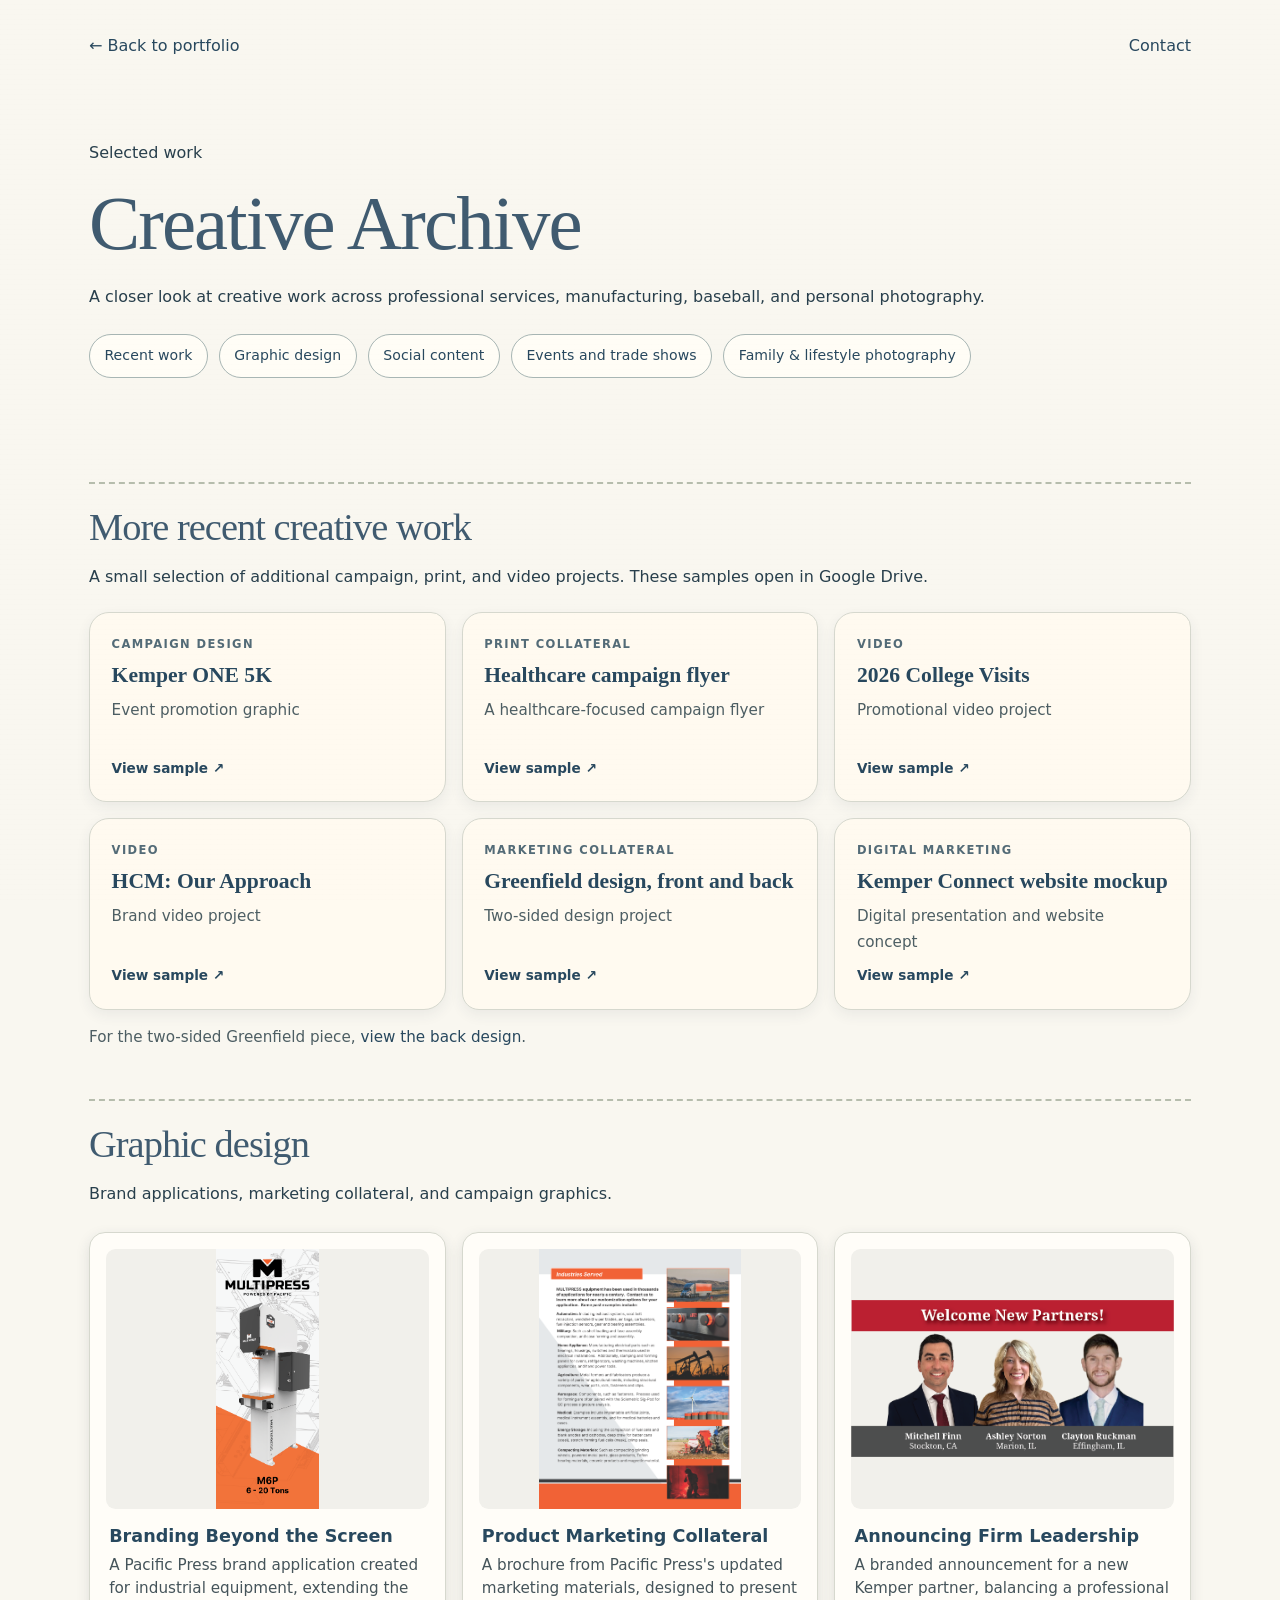
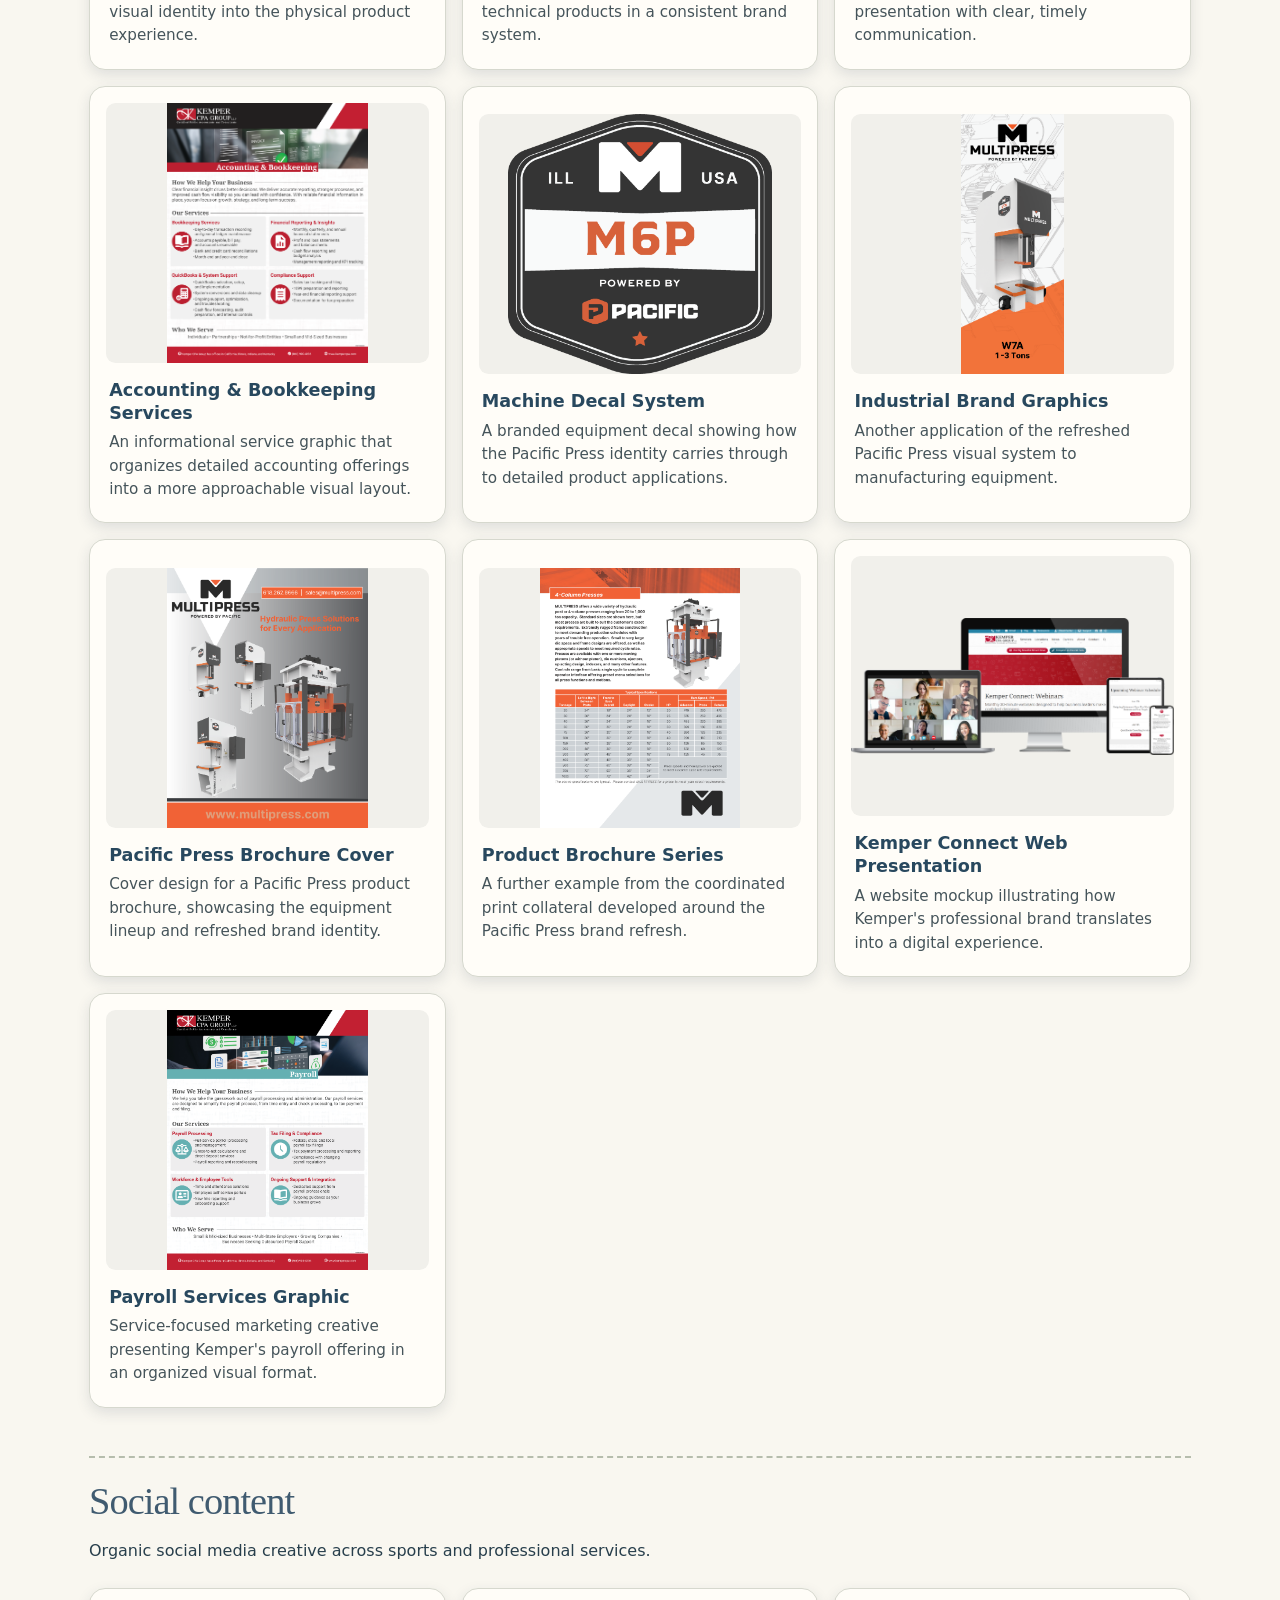
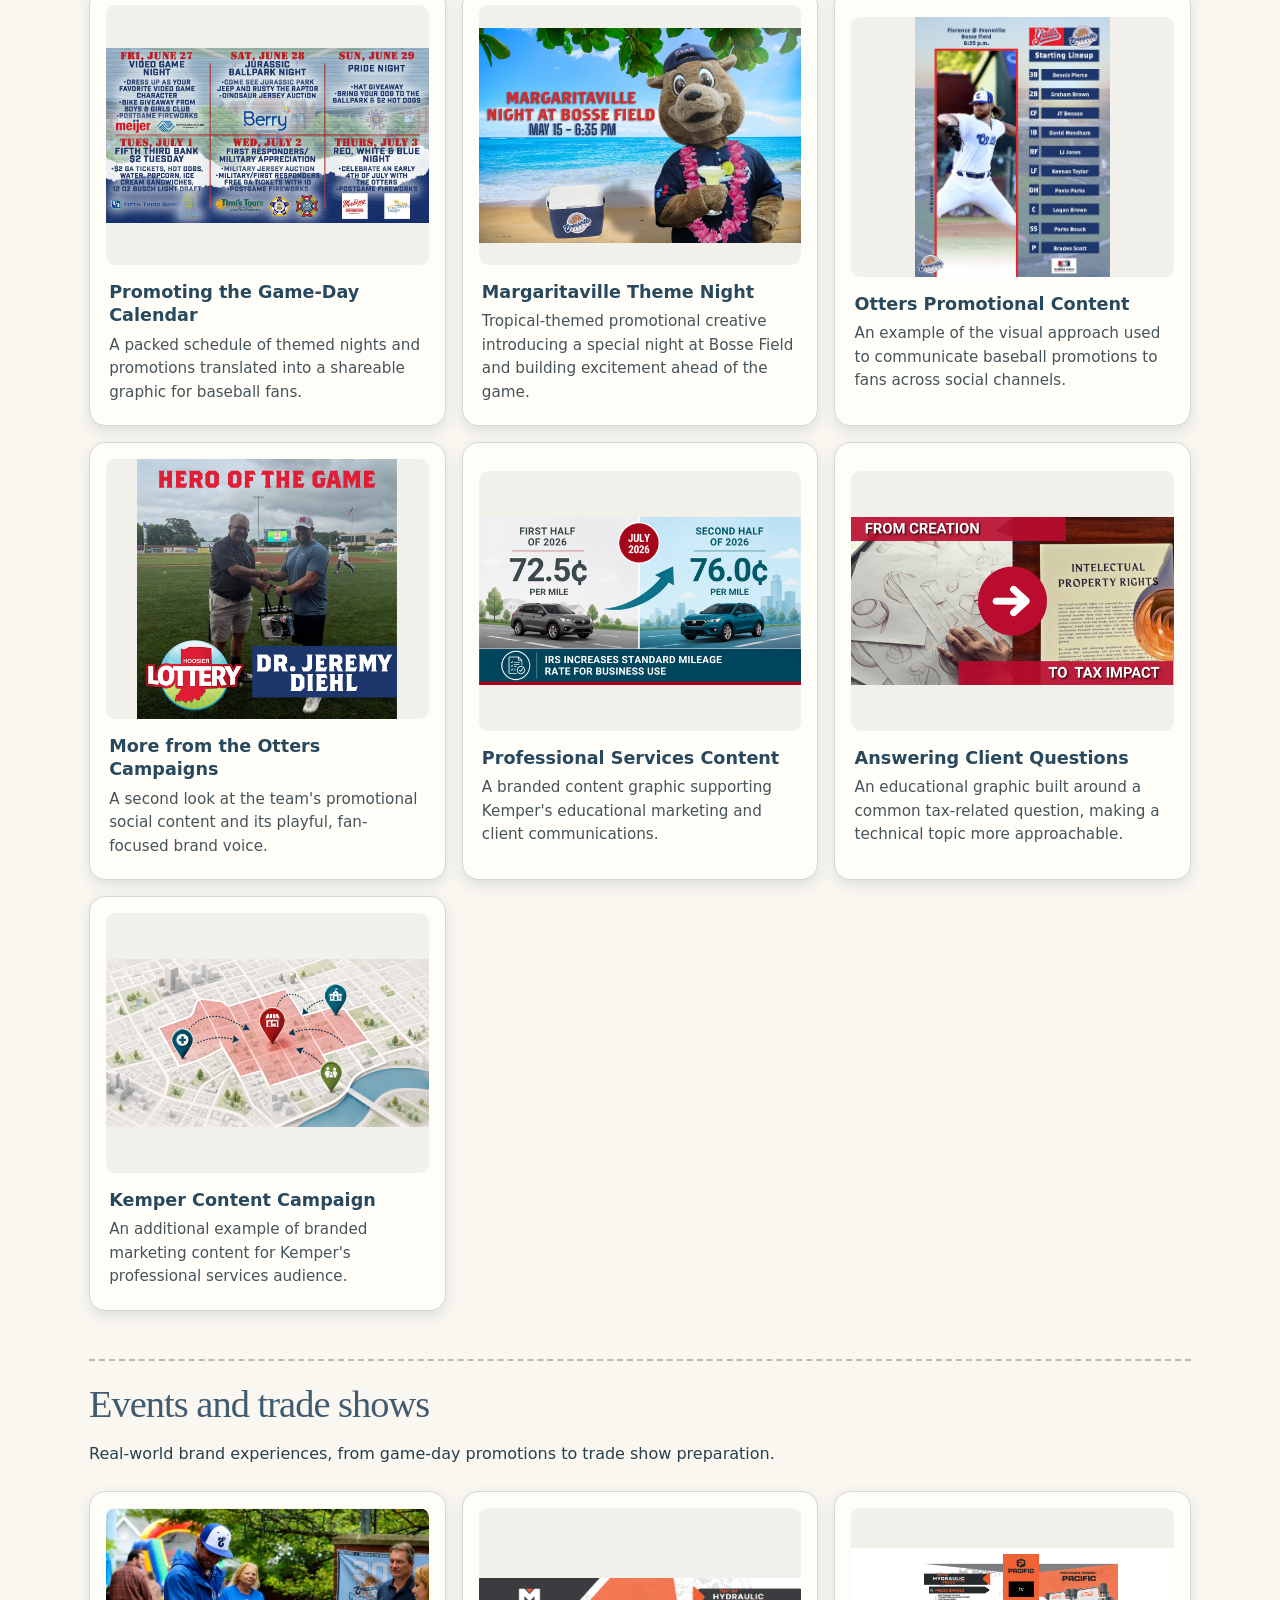
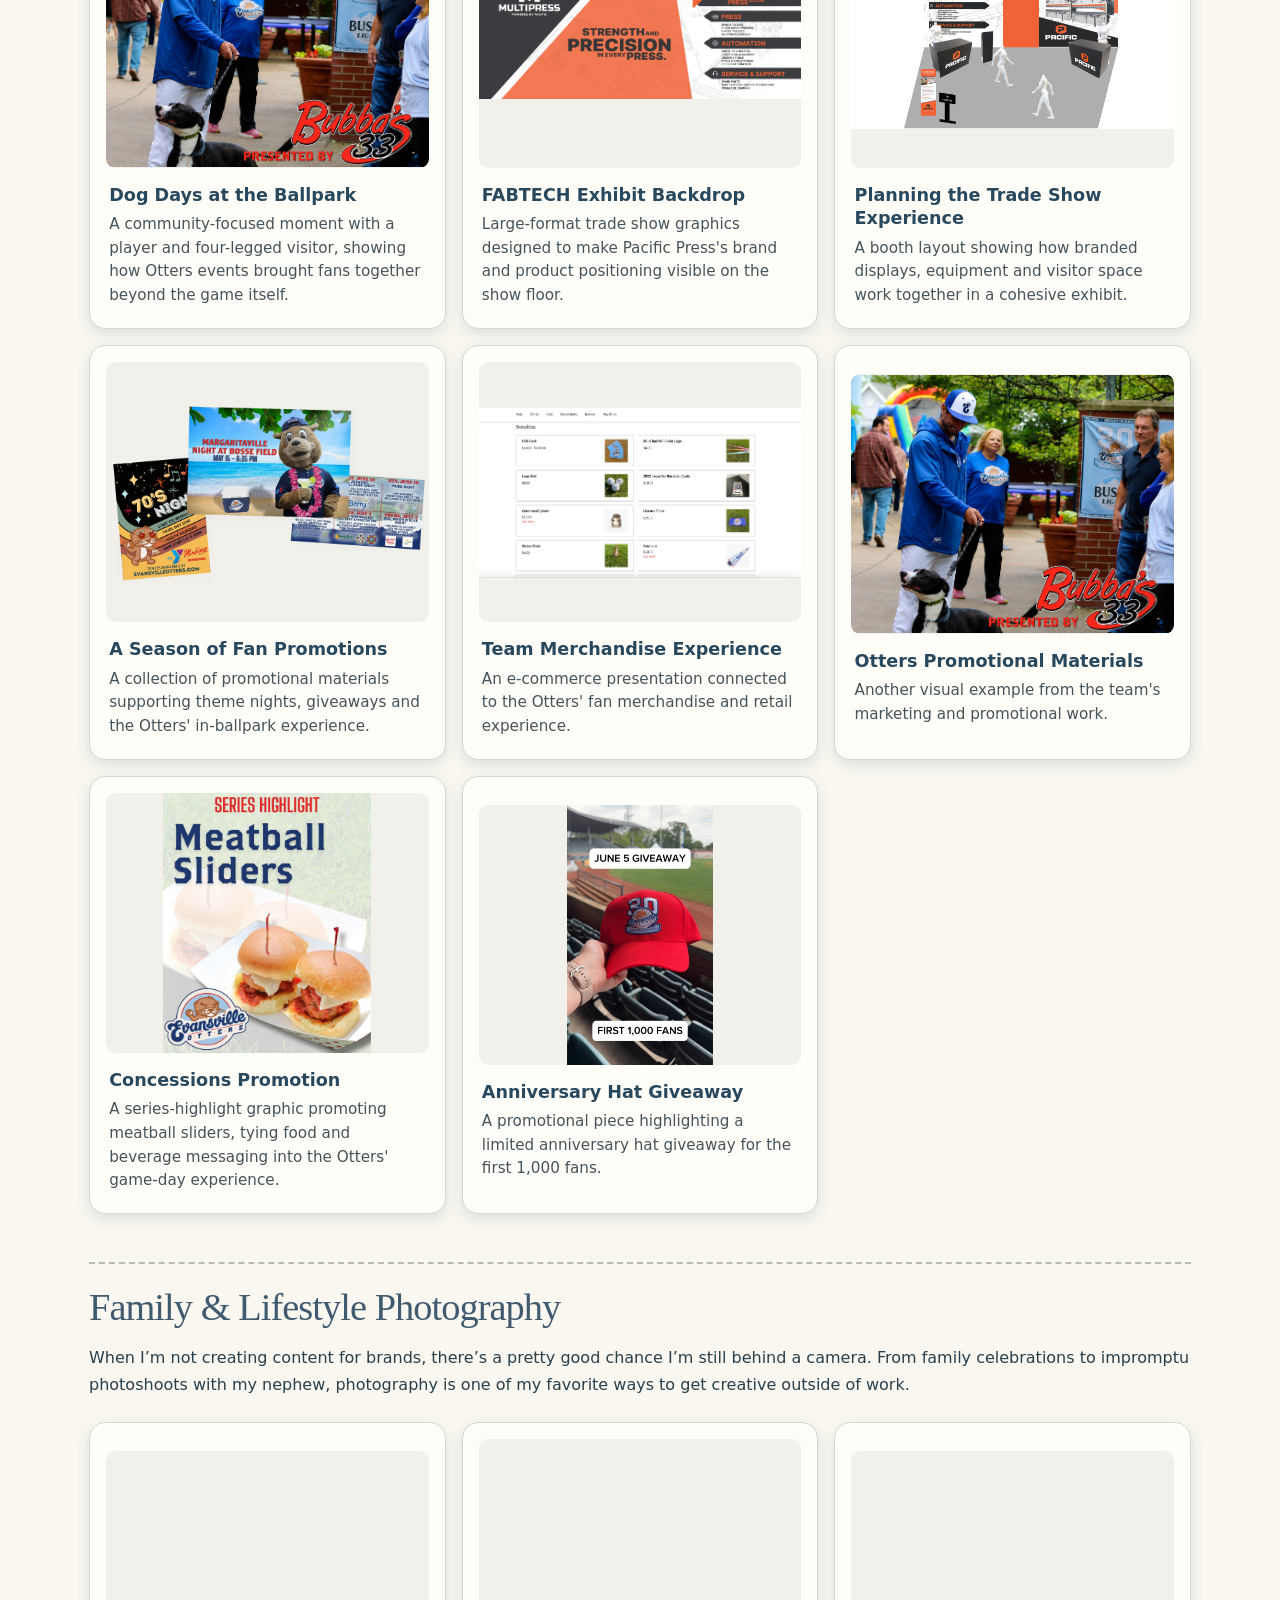
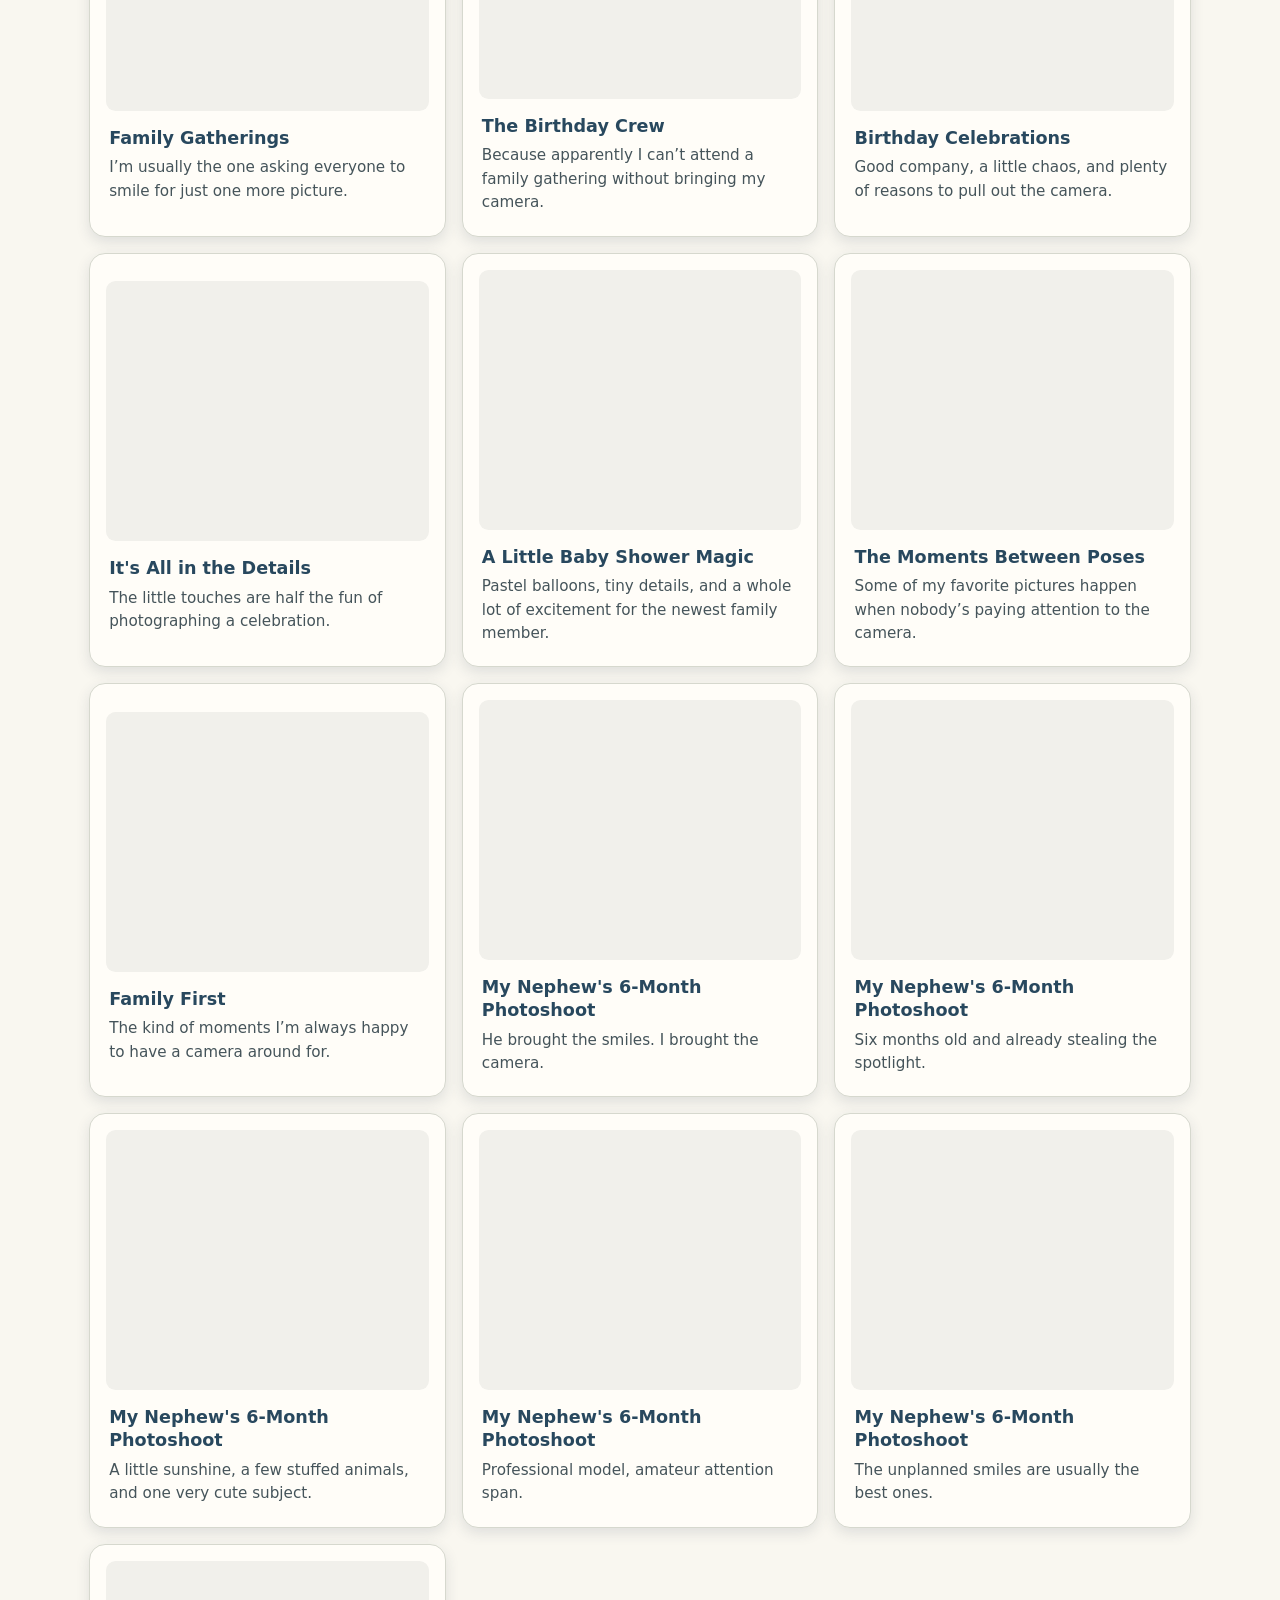
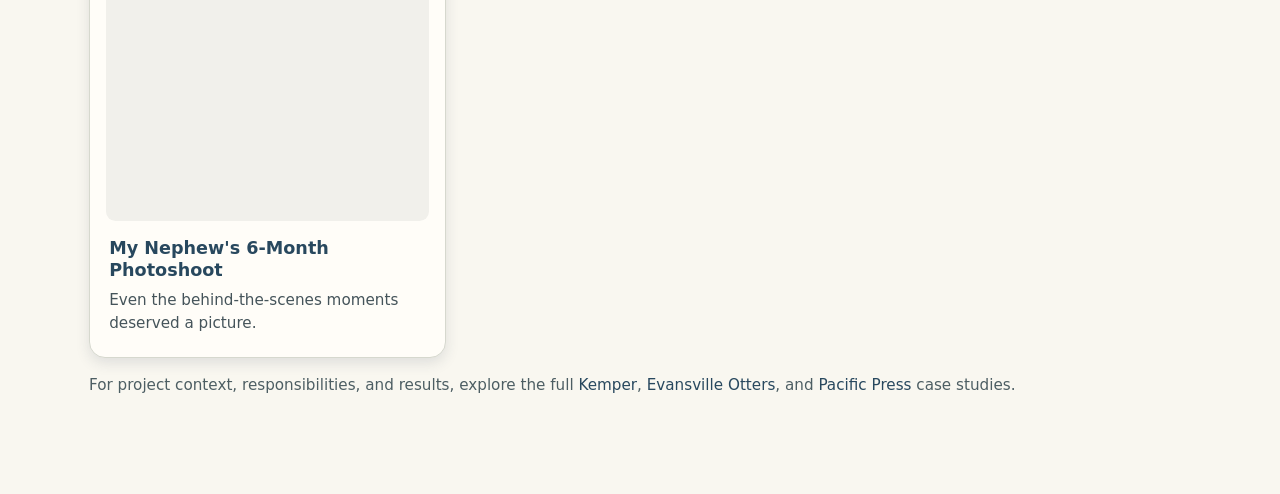
==== commit d697950a: "Curate newer marketing projects and video samples in Creative Archive" ====
--- a/creative-archive.html
+++ b/creative-archive.html
@@ -1 +1 @@
-<!doctype html><html lang="en"><head><meta charset="utf-8"><meta name="viewport" content="width=device-width, initial-scale=1"><title>Creative Archive | Kelsi Raben</title><meta name="description" content="Explore selected photography, graphic design, social media content, and event marketing from Kelsi Raben's portfolio."><meta name="robots" content="index,follow"><link rel="stylesheet" href="styles.css"><link rel="stylesheet" href="quilt-refresh-v3.css"><link rel="stylesheet" href="portfolio-review.css"><style>body{background:#f9f7f0;color:#283f4c}.archive-wrap{max-width:1150px;margin:auto;padding:2rem 1.5rem 5rem}.archive-top{display:flex;justify-content:space-between;align-items:center;gap:1rem;flex-wrap:wrap}.archive-top a,.archive-wrap a{color:#28485e}.archive-intro{padding:4rem 0 2rem}.archive-intro h1{font-size:clamp(2.5rem,6vw,5rem);line-height:1.1}.archive-jump{display:flex;gap:.7rem;flex-wrap:wrap;margin:1.5rem 0}.archive-jump a{padding:.55rem .9rem;border:1px solid #a8b6b4;border-radius:99px;background:#fffdf6}.gallery-section{margin-top:3rem;padding-top:1.5rem;border-top:2px dashed #b6bdad;scroll-margin-top:2rem}.gallery-section h2{font-size:clamp(1.7rem,3vw,2.6rem)}.gallery-grid{display:grid;grid-template-columns:repeat(3,minmax(0,1fr));gap:1rem;margin-top:1.5rem}.gallery-figure{margin:0;padding:.85rem;background:#fff;border:1px solid #d6d8ce;border-radius:1rem;box-shadow:0 5px 14px #243b5320;min-width:0;display:flex;flex-direction:column}.gallery-figure>a{display:block;width:100%;min-width:0}.gallery-figure img{display:block;width:100%;height:260px;object-fit:contain;background:#f1f0eb;border-radius:.6rem}.gallery-figure figcaption{display:block;width:100%;padding:1rem .2rem .3rem;font-size:.95rem;line-height:1.55}.gallery-figure figcaption strong{display:block;font-size:1.1rem;line-height:1.3;margin-bottom:.4rem;color:#28485e}.gallery-figure figcaption span{display:block;color:#45545a}.archive-note{font-size:.95rem;color:#4d5e63}@media(max-width:720px){.gallery-grid{grid-template-columns:1fr}.gallery-figure img{height:auto;max-height:420px}.archive-intro{padding:2.5rem 0 1rem}}</style></head><body><main class="archive-wrap"><div class="archive-top"><a href="index.html#archive">← Back to portfolio</a><a href="index.html#contact">Contact</a></div><header class="archive-intro"><p>Selected work</p><h1>Creative Archive</h1><p>A closer look at creative work across professional services, manufacturing, baseball, and personal photography.</p><nav class="archive-jump" aria-label="Gallery categories"><a href="#design">Graphic design</a><a href="#social">Social content</a><a href="#events">Events and trade shows</a><a href="#family">Family &amp; lifestyle photography</a></nav></header><section id="design" class="gallery-section"><h2>Graphic design</h2><p>Brand applications, marketing collateral, and campaign graphics.</p><div class="gallery-grid"><figure class="gallery-figure"><a href="assets/pacific-press/machine-graphics-1.png" target="_blank" rel="noopener noreferrer" aria-label="Open full image: Pacific Press machine branding"><img src="assets/pacific-press/machine-graphics-1.png" alt="Pacific Press machine branding" loading="lazy"></a><figcaption><strong>Branding Beyond the Screen</strong><span>A Pacific Press brand application created for industrial equipment, extending the visual identity into the physical product experience.</span></figcaption></figure><figure class="gallery-figure"><a href="assets/pacific-press/brochure-1.png" target="_blank" rel="noopener noreferrer" aria-label="Open full image: Pacific Press brochure design"><img src="assets/pacific-press/brochure-1.png" alt="Pacific Press brochure design" loading="lazy"></a><figcaption><strong>Product Marketing Collateral</strong><span>A brochure from Pacific Press's updated marketing materials, designed to present technical products in a consistent brand system.</span></figcaption></figure><figure class="gallery-figure"><a href="assets/kemper/New%20Partner%20Graphic%206-2026.png" target="_blank" rel="noopener noreferrer" aria-label="Open full image: Kemper partner announcement graphic"><img src="assets/kemper/New Partner Graphic 6-2026.png" alt="Kemper partner announcement graphic" loading="lazy"></a><figcaption><strong>Announcing Firm Leadership</strong><span>A branded announcement for a new Kemper partner, balancing a professional presentation with clear, timely communication.</span></figcaption></figure><figure class="gallery-figure"><a href="assets/kemper/Accounting%20&%20Bookkeeping%20-%20V001SS0426.png" target="_blank" rel="noopener noreferrer" aria-label="Open full image: Kemper accounting and bookkeeping infographic"><img src="assets/kemper/Accounting &amp; Bookkeeping - V001SS0426.png" alt="Kemper accounting and bookkeeping infographic" loading="lazy"></a><figcaption><strong>Accounting & Bookkeeping Services</strong><span>An informational service graphic that organizes detailed accounting offerings into a more approachable visual layout.</span></figcaption></figure><figure class="gallery-figure"><a href="assets/pacific-press/m6p-decal.png" target="_blank" rel="noopener noreferrer" aria-label="Open full image: Machine Decal System"><img src="assets/pacific-press/m6p-decal.png" alt="Machine Decal System" loading="lazy"></a><figcaption><strong>Machine Decal System</strong><span>A branded equipment decal showing how the Pacific Press identity carries through to detailed product applications.</span></figcaption></figure><figure class="gallery-figure"><a href="assets/pacific-press/machine-graphics-3.png" target="_blank" rel="noopener noreferrer" aria-label="Open full image: Industrial Brand Graphics"><img src="assets/pacific-press/machine-graphics-3.png" alt="Industrial Brand Graphics" loading="lazy"></a><figcaption><strong>Industrial Brand Graphics</strong><span>Another application of the refreshed Pacific Press visual system to manufacturing equipment.</span></figcaption></figure><figure class="gallery-figure"><a href="assets/pacific-press/brochure-3.png" target="_blank" rel="noopener noreferrer" aria-label="Open full image: Pacific Press Brochure Cover"><img src="assets/pacific-press/brochure-3.png" alt="Pacific Press Brochure Cover" loading="lazy"></a><figcaption><strong>Pacific Press Brochure Cover</strong><span>Cover design for a Pacific Press product brochure, showcasing the equipment lineup and refreshed brand identity.</span></figcaption></figure><figure class="gallery-figure"><a href="assets/pacific-press/brochure-6.png" target="_blank" rel="noopener noreferrer" aria-label="Open full image: Product Brochure Series"><img src="assets/pacific-press/brochure-6.png" alt="Product Brochure Series" loading="lazy"></a><figcaption><strong>Product Brochure Series</strong><span>A further example from the coordinated print collateral developed around the Pacific Press brand refresh.</span></figcaption></figure><figure class="gallery-figure"><a href="assets/kemper/Kemper%20Connect%20-website-mockup.png" target="_blank" rel="noopener noreferrer" aria-label="Open full image: Kemper Connect Web Presentation"><img src="assets/kemper/Kemper Connect -website-mockup.png" alt="Kemper Connect Web Presentation" loading="lazy"></a><figcaption><strong>Kemper Connect Web Presentation</strong><span>A website mockup illustrating how Kemper's professional brand translates into a digital experience.</span></figcaption></figure><figure class="gallery-figure"><a href="assets/kemper/Payroll%20-%20V006SS0426.png" target="_blank" rel="noopener noreferrer" aria-label="Open full image: Payroll Services Graphic"><img src="assets/kemper/Payroll - V006SS0426.png" alt="Payroll Services Graphic" loading="lazy"></a><figcaption><strong>Payroll Services Graphic</strong><span>Service-focused marketing creative presenting Kemper's payroll offering in an organized visual format.</span></figcaption></figure></div></section><section id="social" class="gallery-section"><h2>Social content</h2><p>Organic social media creative across sports and professional services.</p><div class="gallery-grid"><figure class="gallery-figure"><a href="assets/otters/Evansville%20Otters%20-%20Social%20Post%202.jpg" target="_blank" rel="noopener noreferrer" aria-label="Open full image: Evansville Otters social media post"><img src="assets/otters/Evansville Otters - Social Post 2.jpg" alt="Evansville Otters social media post" loading="lazy"></a><figcaption><strong>Promoting the Game-Day Calendar</strong><span>A packed schedule of themed nights and promotions translated into a shareable graphic for baseball fans.</span></figcaption></figure><figure class="gallery-figure"><a href="assets/otters/Evansville%20Otters%20-%20Social%20Post%205.jpg" target="_blank" rel="noopener noreferrer" aria-label="Open full image: Evansville Otters social media creative"><img src="assets/otters/Evansville Otters - Social Post 5.jpg" alt="Evansville Otters social media creative" loading="lazy"></a><figcaption><strong>Margaritaville Theme Night</strong><span>Tropical-themed promotional creative introducing a special night at Bosse Field and building excitement ahead of the game.</span></figcaption></figure><figure class="gallery-figure"><a href="assets/otters/Evansville%20Otters%20-%20Social%20Post%201.jpg" target="_blank" rel="noopener noreferrer" aria-label="Open full image: Otters Promotional Content"><img src="assets/otters/Evansville Otters - Social Post 1.jpg" alt="Otters Promotional Content" loading="lazy"></a><figcaption><strong>Otters Promotional Content</strong><span>An example of the visual approach used to communicate baseball promotions to fans across social channels.</span></figcaption></figure><figure class="gallery-figure"><a href="assets/otters/Evansville%20Otters%20-%20Social%20Post%203.jpg" target="_blank" rel="noopener noreferrer" aria-label="Open full image: More from the Otters Campaigns"><img src="assets/otters/Evansville Otters - Social Post 3.jpg" alt="More from the Otters Campaigns" loading="lazy"></a><figcaption><strong>More from the Otters Campaigns</strong><span>A second look at the team's promotional social content and its playful, fan-focused brand voice.</span></figcaption></figure><figure class="gallery-figure"><a href="assets/kemper/Blog%207-28-2026.png" target="_blank" rel="noopener noreferrer" aria-label="Open full image: Professional Services Content"><img src="assets/kemper/Blog 7-28-2026.png" alt="Professional Services Content" loading="lazy"></a><figcaption><strong>Professional Services Content</strong><span>A branded content graphic supporting Kemper's educational marketing and client communications.</span></figcaption></figure><figure class="gallery-figure"><a href="assets/kemper/Did%20you%20receive%20a%20letter%20from%20the%20IRS%20(3).png" target="_blank" rel="noopener noreferrer" aria-label="Open full image: Answering Client Questions"><img src="assets/kemper/Did you receive a letter from the IRS (3).png" alt="Answering Client Questions" loading="lazy"></a><figcaption><strong>Answering Client Questions</strong><span>An educational graphic built around a common tax-related question, making a technical topic more approachable.</span></figcaption></figure><figure class="gallery-figure"><a href="assets/kemper/8-11-2026.png" target="_blank" rel="noopener noreferrer" aria-label="Open full image: Kemper Content Campaign"><img src="assets/kemper/8-11-2026.png" alt="Kemper Content Campaign" loading="lazy"></a><figcaption><strong>Kemper Content Campaign</strong><span>An additional example of branded marketing content for Kemper's professional services audience.</span></figcaption></figure></div></section><section id="events" class="gallery-section"><h2>Events and trade shows</h2><p>Real-world brand experiences, from game-day promotions to trade show preparation.</p><div class="gallery-grid"><figure class="gallery-figure"><a href="assets/otters/55fcd361-c014-4c16-9ee3-3ee65ea74d9e.png" target="_blank" rel="noopener noreferrer" aria-label="Open full image: Dog Days community event"><img src="assets/otters/55fcd361-c014-4c16-9ee3-3ee65ea74d9e.png" alt="Evansville Otters player interacting with a dog during a community event" loading="lazy"></a><figcaption><strong>Dog Days at the Ballpark</strong><span>A community-focused moment with a player and four-legged visitor, showing how Otters events brought fans together beyond the game itself.</span></figcaption></figure><figure class="gallery-figure"><a href="assets/pacific-press/fabtech-backdrop.png" target="_blank" rel="noopener noreferrer" aria-label="Open full image: Pacific Press FABTECH backdrop"><img src="assets/pacific-press/fabtech-backdrop.png" alt="Pacific Press FABTECH backdrop" loading="lazy"></a><figcaption><strong>FABTECH Exhibit Backdrop</strong><span>Large-format trade show graphics designed to make Pacific Press's brand and product positioning visible on the show floor.</span></figcaption></figure><figure class="gallery-figure"><a href="assets/pacific-press/fabtech-booth-layout.png" target="_blank" rel="noopener noreferrer" aria-label="Open full image: FABTECH booth layout"><img src="assets/pacific-press/fabtech-booth-layout.png" alt="FABTECH booth layout" loading="lazy"></a><figcaption><strong>Planning the Trade Show Experience</strong><span>A booth layout showing how branded displays, equipment and visitor space work together in a cohesive exhibit.</span></figcaption></figure><figure class="gallery-figure"><a href="assets/otters/otters-hero.png" target="_blank" rel="noopener noreferrer" aria-label="Open full image: Evansville Otters event marketing"><img src="assets/otters/otters-hero.png" alt="Evansville Otters event marketing" loading="lazy"></a><figcaption><strong>A Season of Fan Promotions</strong><span>A collection of promotional materials supporting theme nights, giveaways and the Otters' in-ballpark experience.</span></figcaption></figure><figure class="gallery-figure"><a href="assets/otters/Otters%20ECommerce.png" target="_blank" rel="noopener noreferrer" aria-label="Open full image: Team Merchandise Experience"><img src="assets/otters/Otters ECommerce.png" alt="Team Merchandise Experience" loading="lazy"></a><figcaption><strong>Team Merchandise Experience</strong><span>An e-commerce presentation connected to the Otters' fan merchandise and retail experience.</span></figcaption></figure><figure class="gallery-figure"><a href="assets/otters/55fcd361-c014-4c16-9ee3-3ee65ea74d9e.png" target="_blank" rel="noopener noreferrer" aria-label="Open full image: Otters Promotional Materials"><img src="assets/otters/55fcd361-c014-4c16-9ee3-3ee65ea74d9e.png" alt="Otters Promotional Materials" loading="lazy"></a><figcaption><strong>Otters Promotional Materials</strong><span>Another visual example from the team's marketing and promotional work.</span></figcaption></figure><figure class="gallery-figure"><a href="assets/otters/502510157_18500760919060422_8121331711903519054_n.jpg" target="_blank" rel="noopener noreferrer" aria-label="Open full image: Concessions Promotion"><img src="assets/otters/502510157_18500760919060422_8121331711903519054_n.jpg" alt="Concessions Promotion" loading="lazy"></a><figcaption><strong>Concessions Promotion</strong><span>A series-highlight graphic promoting meatball sliders, tying food and beverage messaging into the Otters' game-day experience.</span></figcaption></figure><figure class="gallery-figure"><a href="assets/otters/502410389_18500729896060422_2513679461006669055_n.jpg" target="_blank" rel="noopener noreferrer" aria-label="Open full image: Anniversary Hat Giveaway"><img src="assets/otters/502410389_18500729896060422_2513679461006669055_n.jpg" alt="Anniversary Hat Giveaway" loading="lazy"></a><figcaption><strong>Anniversary Hat Giveaway</strong><span>A promotional piece highlighting a limited anniversary hat giveaway for the first 1,000 fans.</span></figcaption></figure></div></section><section id="family" class="gallery-section"><h2>Family &amp; Lifestyle Photography</h2><p>When I’m not creating content for brands, there’s a pretty good chance I’m still behind a camera. From family celebrations to impromptu photoshoots with my nephew, photography is one of my favorite ways to get creative outside of work.</p><div class="gallery-grid"><figure class="gallery-figure"><a href="assets/family-photography/IMG_7855.JPG" target="_blank" rel="noopener noreferrer" aria-label="Open full image: Family Gatherings"><img src="assets/family-photography/IMG_7855.JPG" alt="Family Gatherings" loading="lazy" decoding="async"></a><figcaption><strong>Family Gatherings</strong><span>I’m usually the one asking everyone to smile for just one more picture.</span></figcaption></figure><figure class="gallery-figure"><a href="assets/family-photography/IMG_7890.JPG" target="_blank" rel="noopener noreferrer" aria-label="Open full image: The Birthday Crew"><img src="assets/family-photography/IMG_7890.JPG" alt="The Birthday Crew" loading="lazy" decoding="async"></a><figcaption><strong>The Birthday Crew</strong><span>Because apparently I can’t attend a family gathering without bringing my camera.</span></figcaption></figure><figure class="gallery-figure"><a href="assets/family-photography/IMG_7902.JPG" target="_blank" rel="noopener noreferrer" aria-label="Open full image: Birthday Celebrations"><img src="assets/family-photography/IMG_7902.JPG" alt="Birthday Celebrations" loading="lazy" decoding="async"></a><figcaption><strong>Birthday Celebrations</strong><span>Good company, a little chaos, and plenty of reasons to pull out the camera.</span></figcaption></figure><figure class="gallery-figure"><a href="assets/family-photography/IMG_7445.JPG" target="_blank" rel="noopener noreferrer" aria-label="Open full image: It&#39;s All in the Details"><img src="assets/family-photography/IMG_7445.JPG" alt="It&#39;s All in the Details" loading="lazy" decoding="async"></a><figcaption><strong>It&#39;s All in the Details</strong><span>The little touches are half the fun of photographing a celebration.</span></figcaption></figure><figure class="gallery-figure"><a href="assets/family-photography/IMG_7452.JPG" target="_blank" rel="noopener noreferrer" aria-label="Open full image: A Little Baby Shower Magic"><img src="assets/family-photography/IMG_7452.JPG" alt="A Little Baby Shower Magic" loading="lazy" decoding="async"></a><figcaption><strong>A Little Baby Shower Magic</strong><span>Pastel balloons, tiny details, and a whole lot of excitement for the newest family member.</span></figcaption></figure><figure class="gallery-figure"><a href="assets/family-photography/IMG_7595.JPG" target="_blank" rel="noopener noreferrer" aria-label="Open full image: The Moments Between Poses"><img src="assets/family-photography/IMG_7595.JPG" alt="The Moments Between Poses" loading="lazy" decoding="async"></a><figcaption><strong>The Moments Between Poses</strong><span>Some of my favorite pictures happen when nobody’s paying attention to the camera.</span></figcaption></figure><figure class="gallery-figure"><a href="assets/family-photography/IMG_7606.JPG" target="_blank" rel="noopener noreferrer" aria-label="Open full image: Family First"><img src="assets/family-photography/IMG_7606.JPG" alt="Family First" loading="lazy" decoding="async"></a><figcaption><strong>Family First</strong><span>The kind of moments I’m always happy to have a camera around for.</span></figcaption></figure><figure class="gallery-figure"><a href="assets/family-photography/IMG_8005.JPG" target="_blank" rel="noopener noreferrer" aria-label="Open full image: My Nephew&#39;s 6-Month Photoshoot"><img src="assets/family-photography/IMG_8005.JPG" alt="My Nephew&#39;s 6-Month Photoshoot" loading="lazy" decoding="async"></a><figcaption><strong>My Nephew&#39;s 6-Month Photoshoot</strong><span>He brought the smiles. I brought the camera.</span></figcaption></figure><figure class="gallery-figure"><a href="assets/family-photography/IMG_8019.JPG" target="_blank" rel="noopener noreferrer" aria-label="Open full image: My Nephew&#39;s 6-Month Photoshoot"><img src="assets/family-photography/IMG_8019.JPG" alt="My Nephew&#39;s 6-Month Photoshoot" loading="lazy" decoding="async"></a><figcaption><strong>My Nephew&#39;s 6-Month Photoshoot</strong><span>Six months old and already stealing the spotlight.</span></figcaption></figure><figure class="gallery-figure"><a href="assets/family-photography/IMG_8142.JPG" target="_blank" rel="noopener noreferrer" aria-label="Open full image: My Nephew&#39;s 6-Month Photoshoot"><img src="assets/family-photography/IMG_8142.JPG" alt="My Nephew&#39;s 6-Month Photoshoot" loading="lazy" decoding="async"></a><figcaption><strong>My Nephew&#39;s 6-Month Photoshoot</strong><span>A little sunshine, a few stuffed animals, and one very cute subject.</span></figcaption></figure><figure class="gallery-figure"><a href="assets/family-photography/IMG_8174.JPG" target="_blank" rel="noopener noreferrer" aria-label="Open full image: My Nephew&#39;s 6-Month Photoshoot"><img src="assets/family-photography/IMG_8174.JPG" alt="My Nephew&#39;s 6-Month Photoshoot" loading="lazy" decoding="async"></a><figcaption><strong>My Nephew&#39;s 6-Month Photoshoot</strong><span>Professional model, amateur attention span.</span></figcaption></figure><figure class="gallery-figure"><a href="assets/family-photography/IMG_8229.JPG" target="_blank" rel="noopener noreferrer" aria-label="Open full image: My Nephew&#39;s 6-Month Photoshoot"><img src="assets/family-photography/IMG_8229.JPG" alt="My Nephew&#39;s 6-Month Photoshoot" loading="lazy" decoding="async"></a><figcaption><strong>My Nephew&#39;s 6-Month Photoshoot</strong><span>The unplanned smiles are usually the best ones.</span></figcaption></figure><figure class="gallery-figure"><a href="assets/family-photography/IMG_8427.JPG" target="_blank" rel="noopener noreferrer" aria-label="Open full image: My Nephew&#39;s 6-Month Photoshoot"><img src="assets/family-photography/IMG_8427.JPG" alt="My Nephew&#39;s 6-Month Photoshoot" loading="lazy" decoding="async"></a><figcaption><strong>My Nephew&#39;s 6-Month Photoshoot</strong><span>Even the behind-the-scenes moments deserved a picture.</span></figcaption></figure></div></section><p class="archive-note">For project context, responsibilities, and results, explore the full <a href="kemper.html">Kemper</a>, <a href="otters.html">Evansville Otters</a>, and <a href="pacific-press.html">Pacific Press</a> case studies.</p></main></body></html>+<!doctype html><html lang="en"><head><meta charset="utf-8"><meta name="viewport" content="width=device-width, initial-scale=1"><title>Creative Archive | Kelsi Raben</title><meta name="description" content="Explore selected photography, graphic design, social media content, and event marketing from Kelsi Raben's portfolio."><meta name="robots" content="index,follow"><link rel="stylesheet" href="styles.css"><link rel="stylesheet" href="quilt-refresh-v3.css"><link rel="stylesheet" href="portfolio-review.css"><style>body{background:#f9f7f0;color:#283f4c}.archive-wrap{max-width:1150px;margin:auto;padding:2rem 1.5rem 5rem}.archive-top{display:flex;justify-content:space-between;align-items:center;gap:1rem;flex-wrap:wrap}.archive-top a,.archive-wrap a{color:#28485e}.archive-intro{padding:4rem 0 2rem}.archive-intro h1{font-size:clamp(2.5rem,6vw,5rem);line-height:1.1}.archive-jump{display:flex;gap:.7rem;flex-wrap:wrap;margin:1.5rem 0}.archive-jump a{padding:.55rem .9rem;border:1px solid #a8b6b4;border-radius:99px;background:#fffdf6}.gallery-section{margin-top:3rem;padding-top:1.5rem;border-top:2px dashed #b6bdad;scroll-margin-top:2rem}.gallery-section h2{font-size:clamp(1.7rem,3vw,2.6rem)}.gallery-grid{display:grid;grid-template-columns:repeat(3,minmax(0,1fr));gap:1rem;margin-top:1.5rem}.gallery-figure{margin:0;padding:.85rem;background:#fff;border:1px solid #d6d8ce;border-radius:1rem;box-shadow:0 5px 14px #243b5320;min-width:0;display:flex;flex-direction:column}.gallery-figure>a{display:block;width:100%;min-width:0}.gallery-figure img{display:block;width:100%;height:260px;object-fit:contain;background:#f1f0eb;border-radius:.6rem}.gallery-figure figcaption{display:block;width:100%;padding:1rem .2rem .3rem;font-size:.95rem;line-height:1.55}.gallery-figure figcaption strong{display:block;font-size:1.1rem;line-height:1.3;margin-bottom:.4rem;color:#28485e}.gallery-figure figcaption span{display:block;color:#45545a}.archive-note{font-size:.95rem;color:#4d5e63}@media(max-width:720px){.gallery-grid{grid-template-columns:1fr}.gallery-figure img{height:auto;max-height:420px}.archive-intro{padding:2.5rem 0 1rem}}.recent-work-grid{display:grid;grid-template-columns:repeat(3,minmax(0,1fr));gap:1rem;margin-top:1.4rem}.recent-work-card{display:flex;flex-direction:column;gap:.55rem;padding:1.35rem;min-height:190px;background:#fffaf0;border:1px solid #d6d8ce;border-radius:20px 15px 22px 17px;box-shadow:0 5px 14px #243b5312;text-decoration:none;transition:transform .2s,box-shadow .2s}.recent-work-card:hover,.recent-work-card:focus-visible{transform:translateY(-3px);box-shadow:0 9px 18px #243b5322}.recent-work-card strong{font-family:Georgia,serif;font-size:1.35rem;line-height:1.2;color:#28485e}.recent-work-card>span:not(.recent-type):not(.recent-open){font-size:.95rem;color:#4d5e63}.recent-type{font-size:.72rem;text-transform:uppercase;letter-spacing:.12em;font-weight:700;color:#536b77}.recent-open{margin-top:auto;font-size:.85rem;font-weight:700;color:#28485e}@media(max-width:800px){.recent-work-grid{grid-template-columns:repeat(2,minmax(0,1fr))}}@media(max-width:520px){.recent-work-grid{grid-template-columns:1fr}}</style></head><body><main class="archive-wrap"><div class="archive-top"><a href="index.html#archive">← Back to portfolio</a><a href="index.html#contact">Contact</a></div><header class="archive-intro"><p>Selected work</p><h1>Creative Archive</h1><p>A closer look at creative work across professional services, manufacturing, baseball, and personal photography.</p><nav class="archive-jump" aria-label="Gallery categories"><a href="#recent">Recent work</a><a href="#design">Graphic design</a><a href="#social">Social content</a><a href="#events">Events and trade shows</a><a href="#family">Family &amp; lifestyle photography</a></nav></header><section id="recent" class="gallery-section"><h2>More recent creative work</h2><p>A small selection of additional campaign, print, and video projects. These samples open in Google Drive.</p><div class="recent-work-grid"><a class="recent-work-card" href="https://drive.google.com/file/d/1Xp5edNjoACJ8HeXAK9EYBdyHrojb8BBX/view" target="_blank" rel="noopener noreferrer"><span class="recent-type">Campaign design</span><strong>Kemper ONE 5K</strong><span>Event promotion graphic</span><span class="recent-open">View sample ↗</span></a><a class="recent-work-card" href="https://drive.google.com/file/d/1CCCkZJUMIs7hb88Ncjm3LPDnKKsEHUKR/view" target="_blank" rel="noopener noreferrer"><span class="recent-type">Print collateral</span><strong>Healthcare campaign flyer</strong><span>A healthcare-focused campaign flyer</span><span class="recent-open">View sample ↗</span></a><a class="recent-work-card" href="https://drive.google.com/file/d/1rX84Nqw8ZfhyyiqcOeYTmWe6iErKmeoK/view" target="_blank" rel="noopener noreferrer"><span class="recent-type">Video</span><strong>2026 College Visits</strong><span>Promotional video project</span><span class="recent-open">View sample ↗</span></a><a class="recent-work-card" href="https://drive.google.com/file/d/1xXma6j8l1Fzp8GvVVfchm55JfxikZL8H/view" target="_blank" rel="noopener noreferrer"><span class="recent-type">Video</span><strong>HCM: Our Approach</strong><span>Brand video project</span><span class="recent-open">View sample ↗</span></a><a class="recent-work-card" href="https://drive.google.com/file/d/1TP5TFNT0whhhReFV518iaGQANhw85ojM/view" target="_blank" rel="noopener noreferrer"><span class="recent-type">Marketing collateral</span><strong>Greenfield design, front and back</strong><span>Two-sided design project</span><span class="recent-open">View sample ↗</span></a><a class="recent-work-card" href="https://drive.google.com/file/d/1W5qGyujKYtYn1hzjC1MCUCSINl0uW53P/view" target="_blank" rel="noopener noreferrer"><span class="recent-type">Digital marketing</span><strong>Kemper Connect website mockup</strong><span>Digital presentation and website concept</span><span class="recent-open">View sample ↗</span></a></div><p class="archive-note">For the two-sided Greenfield piece, <a href="https://drive.google.com/file/d/1Erd5tMJKOLxou_pkv6LyXhhX8_cj0deN/view" target="_blank" rel="noopener noreferrer">view the back design</a>.</p></section><section id="design" class="gallery-section"><h2>Graphic design</h2><p>Brand applications, marketing collateral, and campaign graphics.</p><div class="gallery-grid"><figure class="gallery-figure"><a href="assets/pacific-press/machine-graphics-1.png" target="_blank" rel="noopener noreferrer" aria-label="Open full image: Pacific Press machine branding"><img src="assets/pacific-press/machine-graphics-1.png" alt="Pacific Press machine branding" loading="lazy"></a><figcaption><strong>Branding Beyond the Screen</strong><span>A Pacific Press brand application created for industrial equipment, extending the visual identity into the physical product experience.</span></figcaption></figure><figure class="gallery-figure"><a href="assets/pacific-press/brochure-1.png" target="_blank" rel="noopener noreferrer" aria-label="Open full image: Pacific Press brochure design"><img src="assets/pacific-press/brochure-1.png" alt="Pacific Press brochure design" loading="lazy"></a><figcaption><strong>Product Marketing Collateral</strong><span>A brochure from Pacific Press's updated marketing materials, designed to present technical products in a consistent brand system.</span></figcaption></figure><figure class="gallery-figure"><a href="assets/kemper/New%20Partner%20Graphic%206-2026.png" target="_blank" rel="noopener noreferrer" aria-label="Open full image: Kemper partner announcement graphic"><img src="assets/kemper/New Partner Graphic 6-2026.png" alt="Kemper partner announcement graphic" loading="lazy"></a><figcaption><strong>Announcing Firm Leadership</strong><span>A branded announcement for a new Kemper partner, balancing a professional presentation with clear, timely communication.</span></figcaption></figure><figure class="gallery-figure"><a href="assets/kemper/Accounting%20&%20Bookkeeping%20-%20V001SS0426.png" target="_blank" rel="noopener noreferrer" aria-label="Open full image: Kemper accounting and bookkeeping infographic"><img src="assets/kemper/Accounting &amp; Bookkeeping - V001SS0426.png" alt="Kemper accounting and bookkeeping infographic" loading="lazy"></a><figcaption><strong>Accounting & Bookkeeping Services</strong><span>An informational service graphic that organizes detailed accounting offerings into a more approachable visual layout.</span></figcaption></figure><figure class="gallery-figure"><a href="assets/pacific-press/m6p-decal.png" target="_blank" rel="noopener noreferrer" aria-label="Open full image: Machine Decal System"><img src="assets/pacific-press/m6p-decal.png" alt="Machine Decal System" loading="lazy"></a><figcaption><strong>Machine Decal System</strong><span>A branded equipment decal showing how the Pacific Press identity carries through to detailed product applications.</span></figcaption></figure><figure class="gallery-figure"><a href="assets/pacific-press/machine-graphics-3.png" target="_blank" rel="noopener noreferrer" aria-label="Open full image: Industrial Brand Graphics"><img src="assets/pacific-press/machine-graphics-3.png" alt="Industrial Brand Graphics" loading="lazy"></a><figcaption><strong>Industrial Brand Graphics</strong><span>Another application of the refreshed Pacific Press visual system to manufacturing equipment.</span></figcaption></figure><figure class="gallery-figure"><a href="assets/pacific-press/brochure-3.png" target="_blank" rel="noopener noreferrer" aria-label="Open full image: Pacific Press Brochure Cover"><img src="assets/pacific-press/brochure-3.png" alt="Pacific Press Brochure Cover" loading="lazy"></a><figcaption><strong>Pacific Press Brochure Cover</strong><span>Cover design for a Pacific Press product brochure, showcasing the equipment lineup and refreshed brand identity.</span></figcaption></figure><figure class="gallery-figure"><a href="assets/pacific-press/brochure-6.png" target="_blank" rel="noopener noreferrer" aria-label="Open full image: Product Brochure Series"><img src="assets/pacific-press/brochure-6.png" alt="Product Brochure Series" loading="lazy"></a><figcaption><strong>Product Brochure Series</strong><span>A further example from the coordinated print collateral developed around the Pacific Press brand refresh.</span></figcaption></figure><figure class="gallery-figure"><a href="assets/kemper/Kemper%20Connect%20-website-mockup.png" target="_blank" rel="noopener noreferrer" aria-label="Open full image: Kemper Connect Web Presentation"><img src="assets/kemper/Kemper Connect -website-mockup.png" alt="Kemper Connect Web Presentation" loading="lazy"></a><figcaption><strong>Kemper Connect Web Presentation</strong><span>A website mockup illustrating how Kemper's professional brand translates into a digital experience.</span></figcaption></figure><figure class="gallery-figure"><a href="assets/kemper/Payroll%20-%20V006SS0426.png" target="_blank" rel="noopener noreferrer" aria-label="Open full image: Payroll Services Graphic"><img src="assets/kemper/Payroll - V006SS0426.png" alt="Payroll Services Graphic" loading="lazy"></a><figcaption><strong>Payroll Services Graphic</strong><span>Service-focused marketing creative presenting Kemper's payroll offering in an organized visual format.</span></figcaption></figure></div></section><section id="social" class="gallery-section"><h2>Social content</h2><p>Organic social media creative across sports and professional services.</p><div class="gallery-grid"><figure class="gallery-figure"><a href="assets/otters/Evansville%20Otters%20-%20Social%20Post%202.jpg" target="_blank" rel="noopener noreferrer" aria-label="Open full image: Evansville Otters social media post"><img src="assets/otters/Evansville Otters - Social Post 2.jpg" alt="Evansville Otters social media post" loading="lazy"></a><figcaption><strong>Promoting the Game-Day Calendar</strong><span>A packed schedule of themed nights and promotions translated into a shareable graphic for baseball fans.</span></figcaption></figure><figure class="gallery-figure"><a href="assets/otters/Evansville%20Otters%20-%20Social%20Post%205.jpg" target="_blank" rel="noopener noreferrer" aria-label="Open full image: Evansville Otters social media creative"><img src="assets/otters/Evansville Otters - Social Post 5.jpg" alt="Evansville Otters social media creative" loading="lazy"></a><figcaption><strong>Margaritaville Theme Night</strong><span>Tropical-themed promotional creative introducing a special night at Bosse Field and building excitement ahead of the game.</span></figcaption></figure><figure class="gallery-figure"><a href="assets/otters/Evansville%20Otters%20-%20Social%20Post%201.jpg" target="_blank" rel="noopener noreferrer" aria-label="Open full image: Otters Promotional Content"><img src="assets/otters/Evansville Otters - Social Post 1.jpg" alt="Otters Promotional Content" loading="lazy"></a><figcaption><strong>Otters Promotional Content</strong><span>An example of the visual approach used to communicate baseball promotions to fans across social channels.</span></figcaption></figure><figure class="gallery-figure"><a href="assets/otters/Evansville%20Otters%20-%20Social%20Post%203.jpg" target="_blank" rel="noopener noreferrer" aria-label="Open full image: More from the Otters Campaigns"><img src="assets/otters/Evansville Otters - Social Post 3.jpg" alt="More from the Otters Campaigns" loading="lazy"></a><figcaption><strong>More from the Otters Campaigns</strong><span>A second look at the team's promotional social content and its playful, fan-focused brand voice.</span></figcaption></figure><figure class="gallery-figure"><a href="assets/kemper/Blog%207-28-2026.png" target="_blank" rel="noopener noreferrer" aria-label="Open full image: Professional Services Content"><img src="assets/kemper/Blog 7-28-2026.png" alt="Professional Services Content" loading="lazy"></a><figcaption><strong>Professional Services Content</strong><span>A branded content graphic supporting Kemper's educational marketing and client communications.</span></figcaption></figure><figure class="gallery-figure"><a href="assets/kemper/Did%20you%20receive%20a%20letter%20from%20the%20IRS%20(3).png" target="_blank" rel="noopener noreferrer" aria-label="Open full image: Answering Client Questions"><img src="assets/kemper/Did you receive a letter from the IRS (3).png" alt="Answering Client Questions" loading="lazy"></a><figcaption><strong>Answering Client Questions</strong><span>An educational graphic built around a common tax-related question, making a technical topic more approachable.</span></figcaption></figure><figure class="gallery-figure"><a href="assets/kemper/8-11-2026.png" target="_blank" rel="noopener noreferrer" aria-label="Open full image: Kemper Content Campaign"><img src="assets/kemper/8-11-2026.png" alt="Kemper Content Campaign" loading="lazy"></a><figcaption><strong>Kemper Content Campaign</strong><span>An additional example of branded marketing content for Kemper's professional services audience.</span></figcaption></figure></div></section><section id="events" class="gallery-section"><h2>Events and trade shows</h2><p>Real-world brand experiences, from game-day promotions to trade show preparation.</p><div class="gallery-grid"><figure class="gallery-figure"><a href="assets/otters/55fcd361-c014-4c16-9ee3-3ee65ea74d9e.png" target="_blank" rel="noopener noreferrer" aria-label="Open full image: Dog Days community event"><img src="assets/otters/55fcd361-c014-4c16-9ee3-3ee65ea74d9e.png" alt="Evansville Otters player interacting with a dog during a community event" loading="lazy"></a><figcaption><strong>Dog Days at the Ballpark</strong><span>A community-focused moment with a player and four-legged visitor, showing how Otters events brought fans together beyond the game itself.</span></figcaption></figure><figure class="gallery-figure"><a href="assets/pacific-press/fabtech-backdrop.png" target="_blank" rel="noopener noreferrer" aria-label="Open full image: Pacific Press FABTECH backdrop"><img src="assets/pacific-press/fabtech-backdrop.png" alt="Pacific Press FABTECH backdrop" loading="lazy"></a><figcaption><strong>FABTECH Exhibit Backdrop</strong><span>Large-format trade show graphics designed to make Pacific Press's brand and product positioning visible on the show floor.</span></figcaption></figure><figure class="gallery-figure"><a href="assets/pacific-press/fabtech-booth-layout.png" target="_blank" rel="noopener noreferrer" aria-label="Open full image: FABTECH booth layout"><img src="assets/pacific-press/fabtech-booth-layout.png" alt="FABTECH booth layout" loading="lazy"></a><figcaption><strong>Planning the Trade Show Experience</strong><span>A booth layout showing how branded displays, equipment and visitor space work together in a cohesive exhibit.</span></figcaption></figure><figure class="gallery-figure"><a href="assets/otters/otters-hero.png" target="_blank" rel="noopener noreferrer" aria-label="Open full image: Evansville Otters event marketing"><img src="assets/otters/otters-hero.png" alt="Evansville Otters event marketing" loading="lazy"></a><figcaption><strong>A Season of Fan Promotions</strong><span>A collection of promotional materials supporting theme nights, giveaways and the Otters' in-ballpark experience.</span></figcaption></figure><figure class="gallery-figure"><a href="assets/otters/Otters%20ECommerce.png" target="_blank" rel="noopener noreferrer" aria-label="Open full image: Team Merchandise Experience"><img src="assets/otters/Otters ECommerce.png" alt="Team Merchandise Experience" loading="lazy"></a><figcaption><strong>Team Merchandise Experience</strong><span>An e-commerce presentation connected to the Otters' fan merchandise and retail experience.</span></figcaption></figure><figure class="gallery-figure"><a href="assets/otters/55fcd361-c014-4c16-9ee3-3ee65ea74d9e.png" target="_blank" rel="noopener noreferrer" aria-label="Open full image: Otters Promotional Materials"><img src="assets/otters/55fcd361-c014-4c16-9ee3-3ee65ea74d9e.png" alt="Otters Promotional Materials" loading="lazy"></a><figcaption><strong>Otters Promotional Materials</strong><span>Another visual example from the team's marketing and promotional work.</span></figcaption></figure><figure class="gallery-figure"><a href="assets/otters/502510157_18500760919060422_8121331711903519054_n.jpg" target="_blank" rel="noopener noreferrer" aria-label="Open full image: Concessions Promotion"><img src="assets/otters/502510157_18500760919060422_8121331711903519054_n.jpg" alt="Concessions Promotion" loading="lazy"></a><figcaption><strong>Concessions Promotion</strong><span>A series-highlight graphic promoting meatball sliders, tying food and beverage messaging into the Otters' game-day experience.</span></figcaption></figure><figure class="gallery-figure"><a href="assets/otters/502410389_18500729896060422_2513679461006669055_n.jpg" target="_blank" rel="noopener noreferrer" aria-label="Open full image: Anniversary Hat Giveaway"><img src="assets/otters/502410389_18500729896060422_2513679461006669055_n.jpg" alt="Anniversary Hat Giveaway" loading="lazy"></a><figcaption><strong>Anniversary Hat Giveaway</strong><span>A promotional piece highlighting a limited anniversary hat giveaway for the first 1,000 fans.</span></figcaption></figure></div></section><section id="family" class="gallery-section"><h2>Family &amp; Lifestyle Photography</h2><p>When I’m not creating content for brands, there’s a pretty good chance I’m still behind a camera. From family celebrations to impromptu photoshoots with my nephew, photography is one of my favorite ways to get creative outside of work.</p><div class="gallery-grid"><figure class="gallery-figure"><a href="assets/family-photography/IMG_7855.JPG" target="_blank" rel="noopener noreferrer" aria-label="Open full image: Family Gatherings"><img src="assets/family-photography/IMG_7855.JPG" alt="Family Gatherings" loading="lazy" decoding="async"></a><figcaption><strong>Family Gatherings</strong><span>I’m usually the one asking everyone to smile for just one more picture.</span></figcaption></figure><figure class="gallery-figure"><a href="assets/family-photography/IMG_7890.JPG" target="_blank" rel="noopener noreferrer" aria-label="Open full image: The Birthday Crew"><img src="assets/family-photography/IMG_7890.JPG" alt="The Birthday Crew" loading="lazy" decoding="async"></a><figcaption><strong>The Birthday Crew</strong><span>Because apparently I can’t attend a family gathering without bringing my camera.</span></figcaption></figure><figure class="gallery-figure"><a href="assets/family-photography/IMG_7902.JPG" target="_blank" rel="noopener noreferrer" aria-label="Open full image: Birthday Celebrations"><img src="assets/family-photography/IMG_7902.JPG" alt="Birthday Celebrations" loading="lazy" decoding="async"></a><figcaption><strong>Birthday Celebrations</strong><span>Good company, a little chaos, and plenty of reasons to pull out the camera.</span></figcaption></figure><figure class="gallery-figure"><a href="assets/family-photography/IMG_7445.JPG" target="_blank" rel="noopener noreferrer" aria-label="Open full image: It&#39;s All in the Details"><img src="assets/family-photography/IMG_7445.JPG" alt="It&#39;s All in the Details" loading="lazy" decoding="async"></a><figcaption><strong>It&#39;s All in the Details</strong><span>The little touches are half the fun of photographing a celebration.</span></figcaption></figure><figure class="gallery-figure"><a href="assets/family-photography/IMG_7452.JPG" target="_blank" rel="noopener noreferrer" aria-label="Open full image: A Little Baby Shower Magic"><img src="assets/family-photography/IMG_7452.JPG" alt="A Little Baby Shower Magic" loading="lazy" decoding="async"></a><figcaption><strong>A Little Baby Shower Magic</strong><span>Pastel balloons, tiny details, and a whole lot of excitement for the newest family member.</span></figcaption></figure><figure class="gallery-figure"><a href="assets/family-photography/IMG_7595.JPG" target="_blank" rel="noopener noreferrer" aria-label="Open full image: The Moments Between Poses"><img src="assets/family-photography/IMG_7595.JPG" alt="The Moments Between Poses" loading="lazy" decoding="async"></a><figcaption><strong>The Moments Between Poses</strong><span>Some of my favorite pictures happen when nobody’s paying attention to the camera.</span></figcaption></figure><figure class="gallery-figure"><a href="assets/family-photography/IMG_7606.JPG" target="_blank" rel="noopener noreferrer" aria-label="Open full image: Family First"><img src="assets/family-photography/IMG_7606.JPG" alt="Family First" loading="lazy" decoding="async"></a><figcaption><strong>Family First</strong><span>The kind of moments I’m always happy to have a camera around for.</span></figcaption></figure><figure class="gallery-figure"><a href="assets/family-photography/IMG_8005.JPG" target="_blank" rel="noopener noreferrer" aria-label="Open full image: My Nephew&#39;s 6-Month Photoshoot"><img src="assets/family-photography/IMG_8005.JPG" alt="My Nephew&#39;s 6-Month Photoshoot" loading="lazy" decoding="async"></a><figcaption><strong>My Nephew&#39;s 6-Month Photoshoot</strong><span>He brought the smiles. I brought the camera.</span></figcaption></figure><figure class="gallery-figure"><a href="assets/family-photography/IMG_8019.JPG" target="_blank" rel="noopener noreferrer" aria-label="Open full image: My Nephew&#39;s 6-Month Photoshoot"><img src="assets/family-photography/IMG_8019.JPG" alt="My Nephew&#39;s 6-Month Photoshoot" loading="lazy" decoding="async"></a><figcaption><strong>My Nephew&#39;s 6-Month Photoshoot</strong><span>Six months old and already stealing the spotlight.</span></figcaption></figure><figure class="gallery-figure"><a href="assets/family-photography/IMG_8142.JPG" target="_blank" rel="noopener noreferrer" aria-label="Open full image: My Nephew&#39;s 6-Month Photoshoot"><img src="assets/family-photography/IMG_8142.JPG" alt="My Nephew&#39;s 6-Month Photoshoot" loading="lazy" decoding="async"></a><figcaption><strong>My Nephew&#39;s 6-Month Photoshoot</strong><span>A little sunshine, a few stuffed animals, and one very cute subject.</span></figcaption></figure><figure class="gallery-figure"><a href="assets/family-photography/IMG_8174.JPG" target="_blank" rel="noopener noreferrer" aria-label="Open full image: My Nephew&#39;s 6-Month Photoshoot"><img src="assets/family-photography/IMG_8174.JPG" alt="My Nephew&#39;s 6-Month Photoshoot" loading="lazy" decoding="async"></a><figcaption><strong>My Nephew&#39;s 6-Month Photoshoot</strong><span>Professional model, amateur attention span.</span></figcaption></figure><figure class="gallery-figure"><a href="assets/family-photography/IMG_8229.JPG" target="_blank" rel="noopener noreferrer" aria-label="Open full image: My Nephew&#39;s 6-Month Photoshoot"><img src="assets/family-photography/IMG_8229.JPG" alt="My Nephew&#39;s 6-Month Photoshoot" loading="lazy" decoding="async"></a><figcaption><strong>My Nephew&#39;s 6-Month Photoshoot</strong><span>The unplanned smiles are usually the best ones.</span></figcaption></figure><figure class="gallery-figure"><a href="assets/family-photography/IMG_8427.JPG" target="_blank" rel="noopener noreferrer" aria-label="Open full image: My Nephew&#39;s 6-Month Photoshoot"><img src="assets/family-photography/IMG_8427.JPG" alt="My Nephew&#39;s 6-Month Photoshoot" loading="lazy" decoding="async"></a><figcaption><strong>My Nephew&#39;s 6-Month Photoshoot</strong><span>Even the behind-the-scenes moments deserved a picture.</span></figcaption></figure></div></section><p class="archive-note">For project context, responsibilities, and results, explore the full <a href="kemper.html">Kemper</a>, <a href="otters.html">Evansville Otters</a>, and <a href="pacific-press.html">Pacific Press</a> case studies.</p></main></body></html>
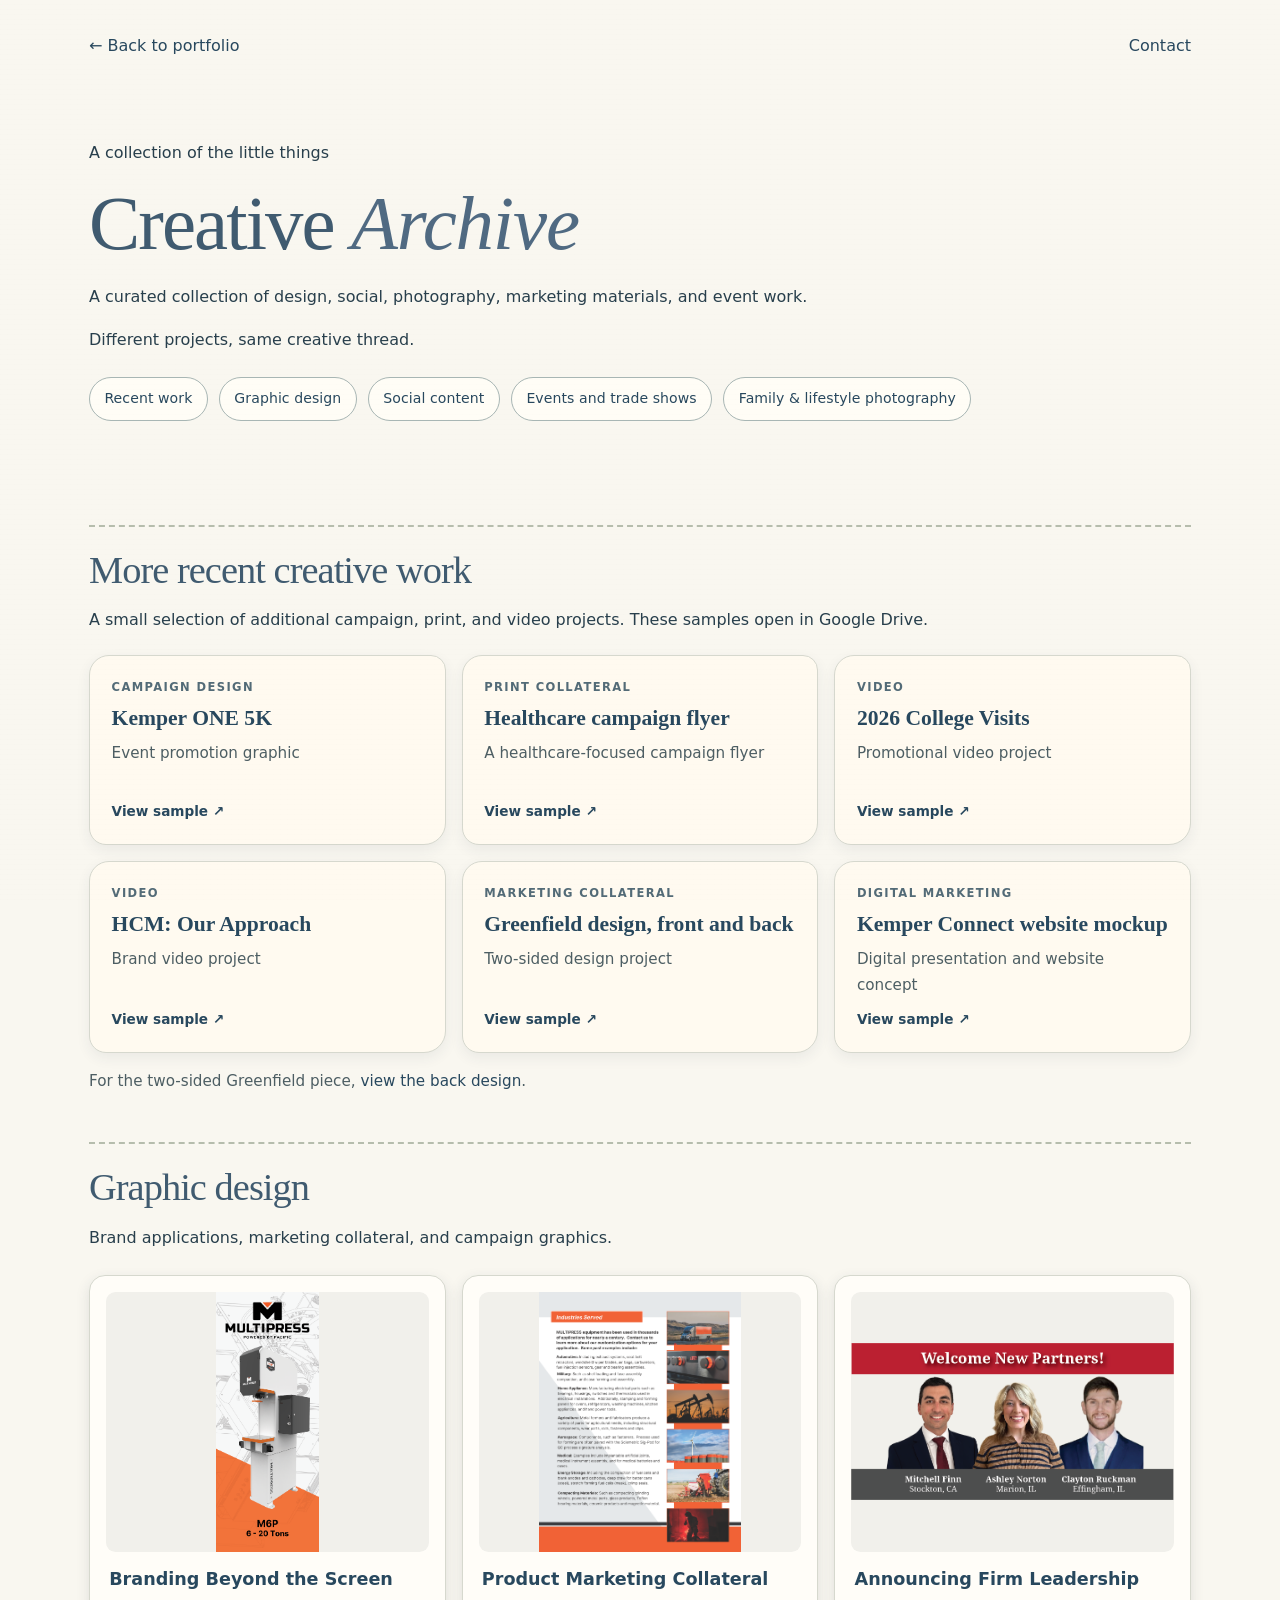
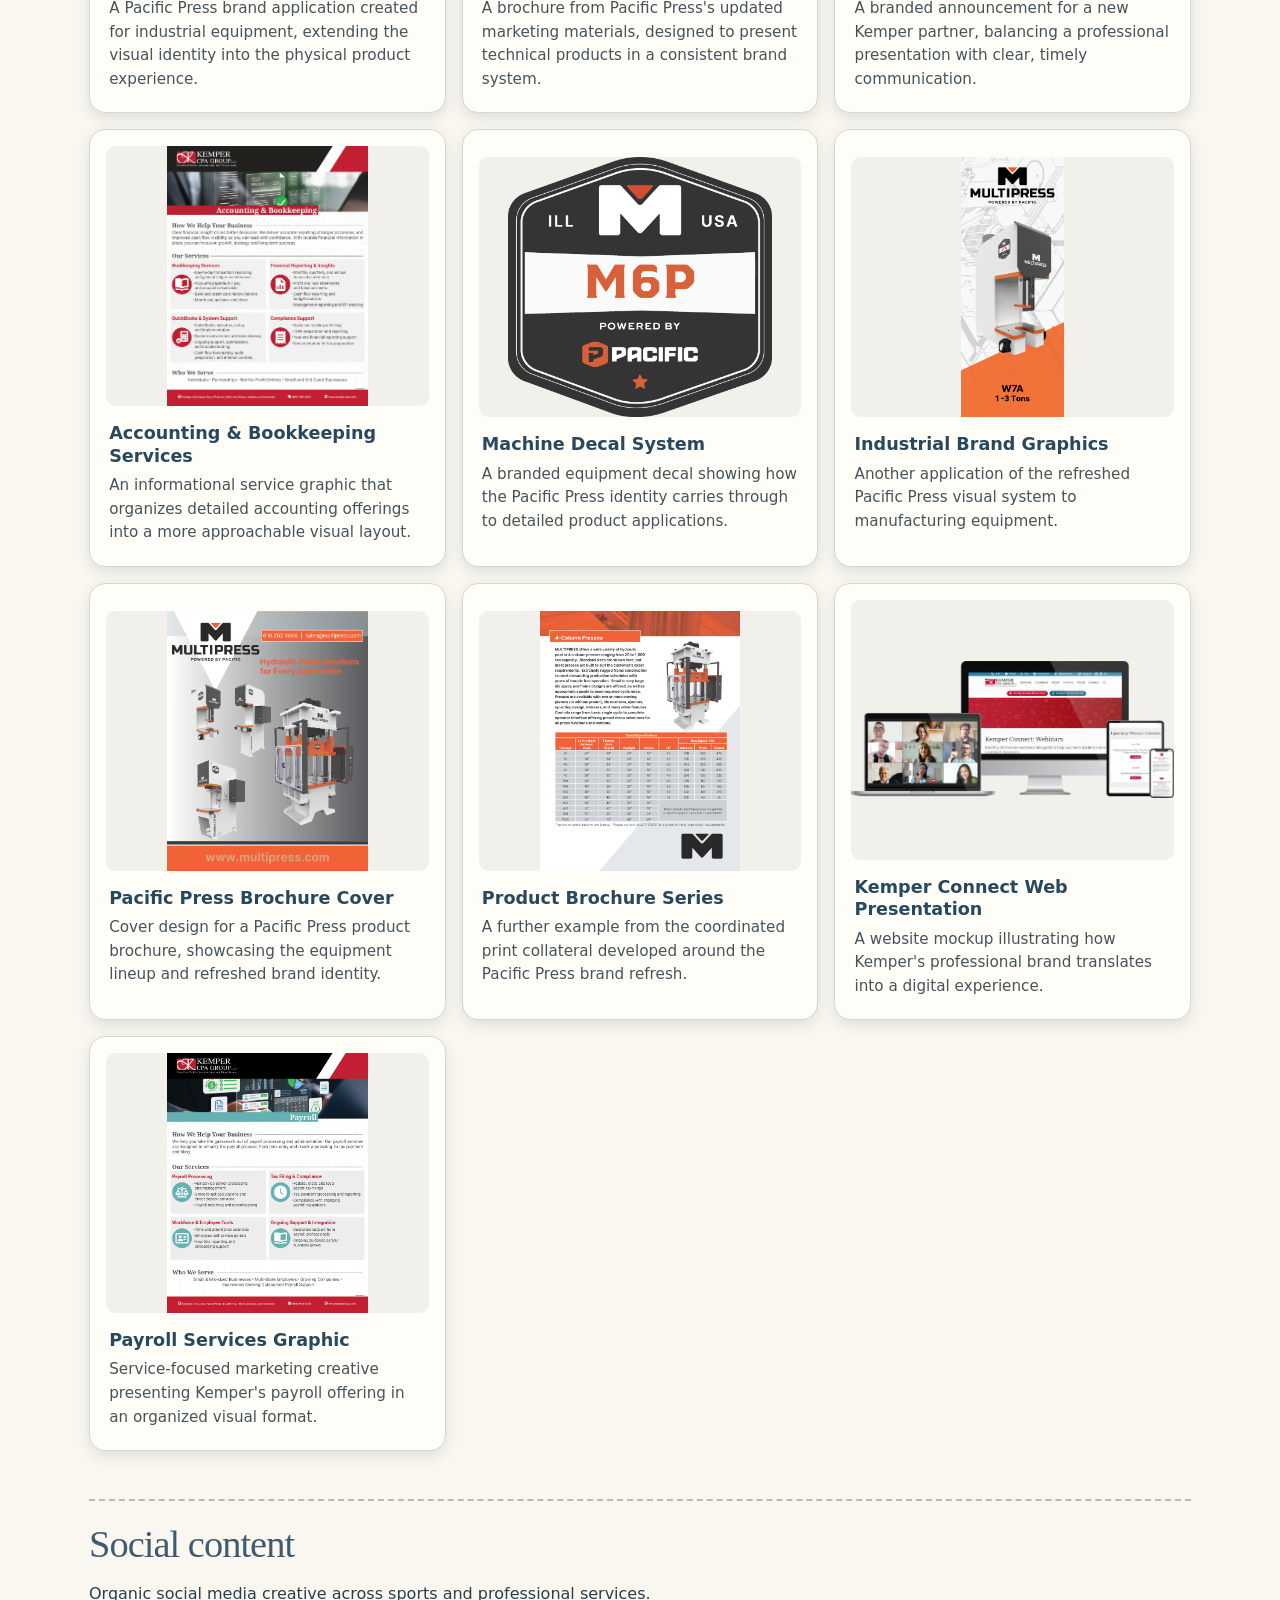
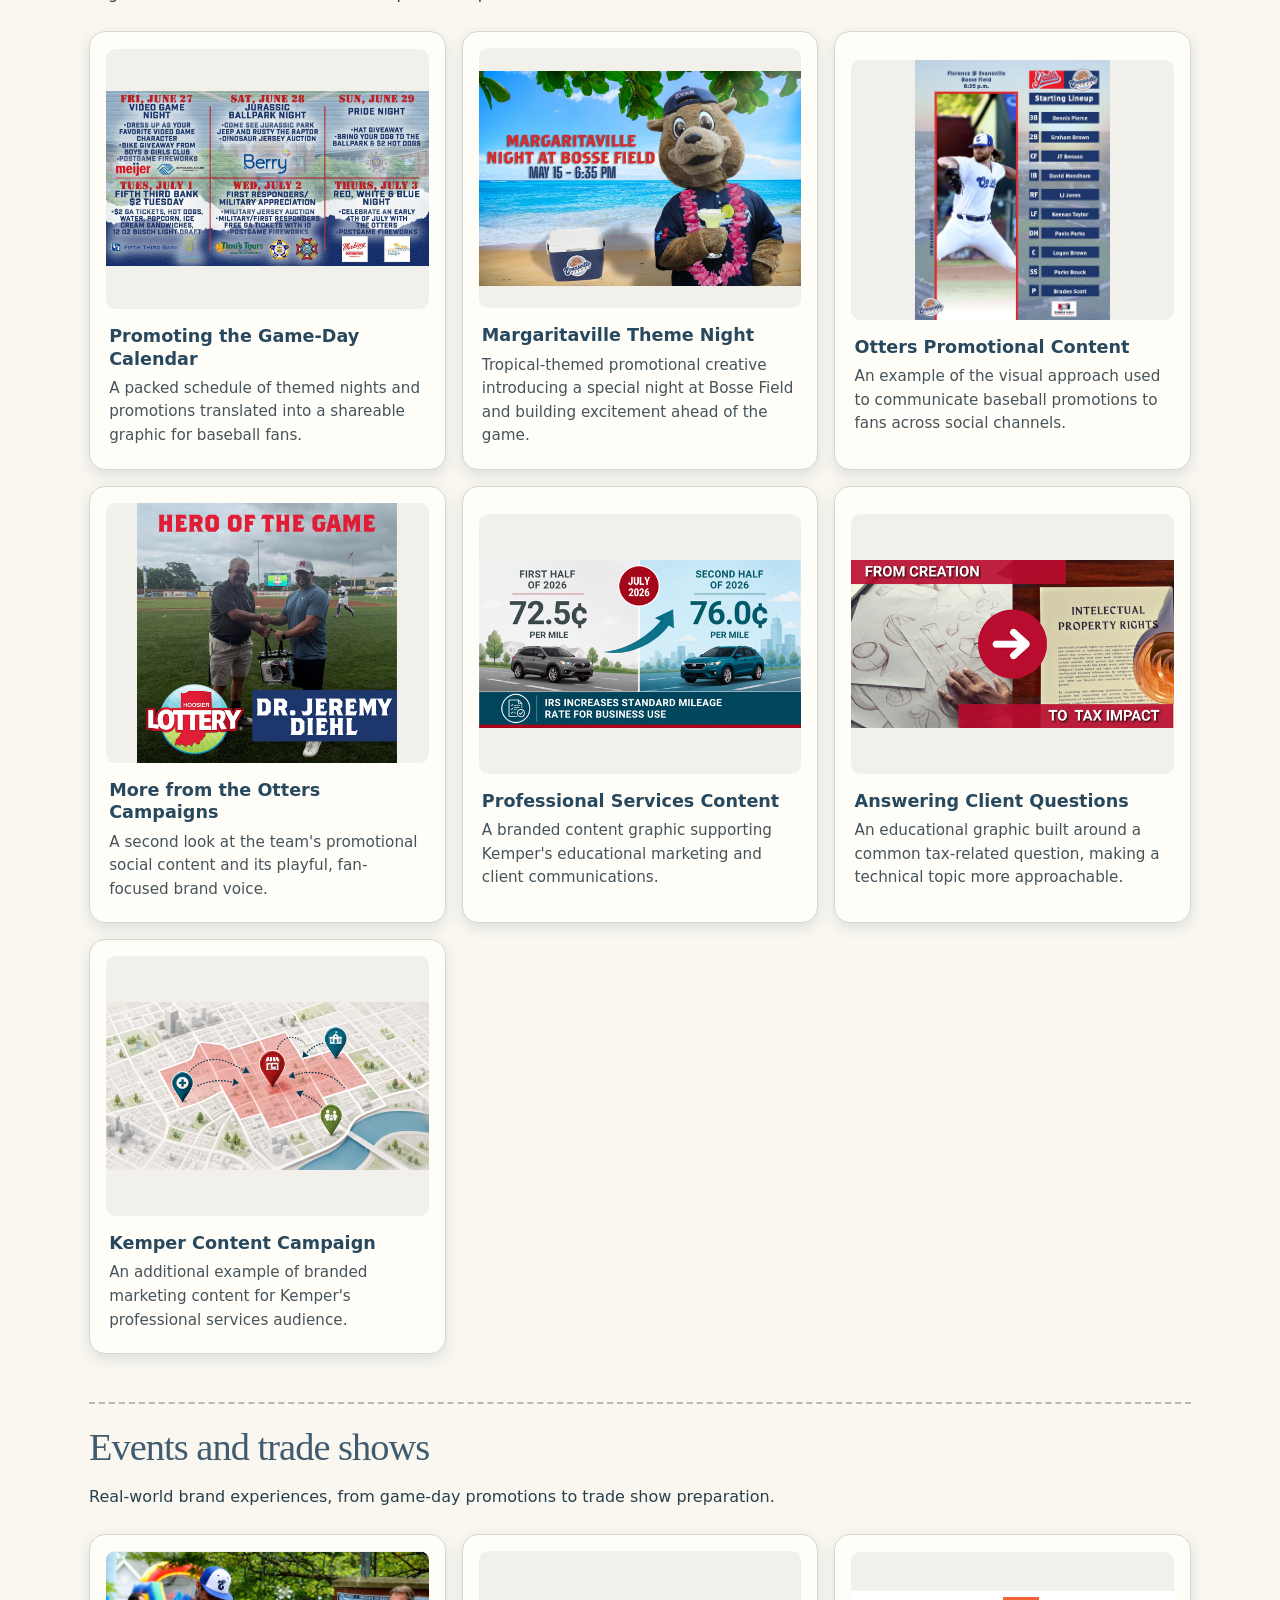
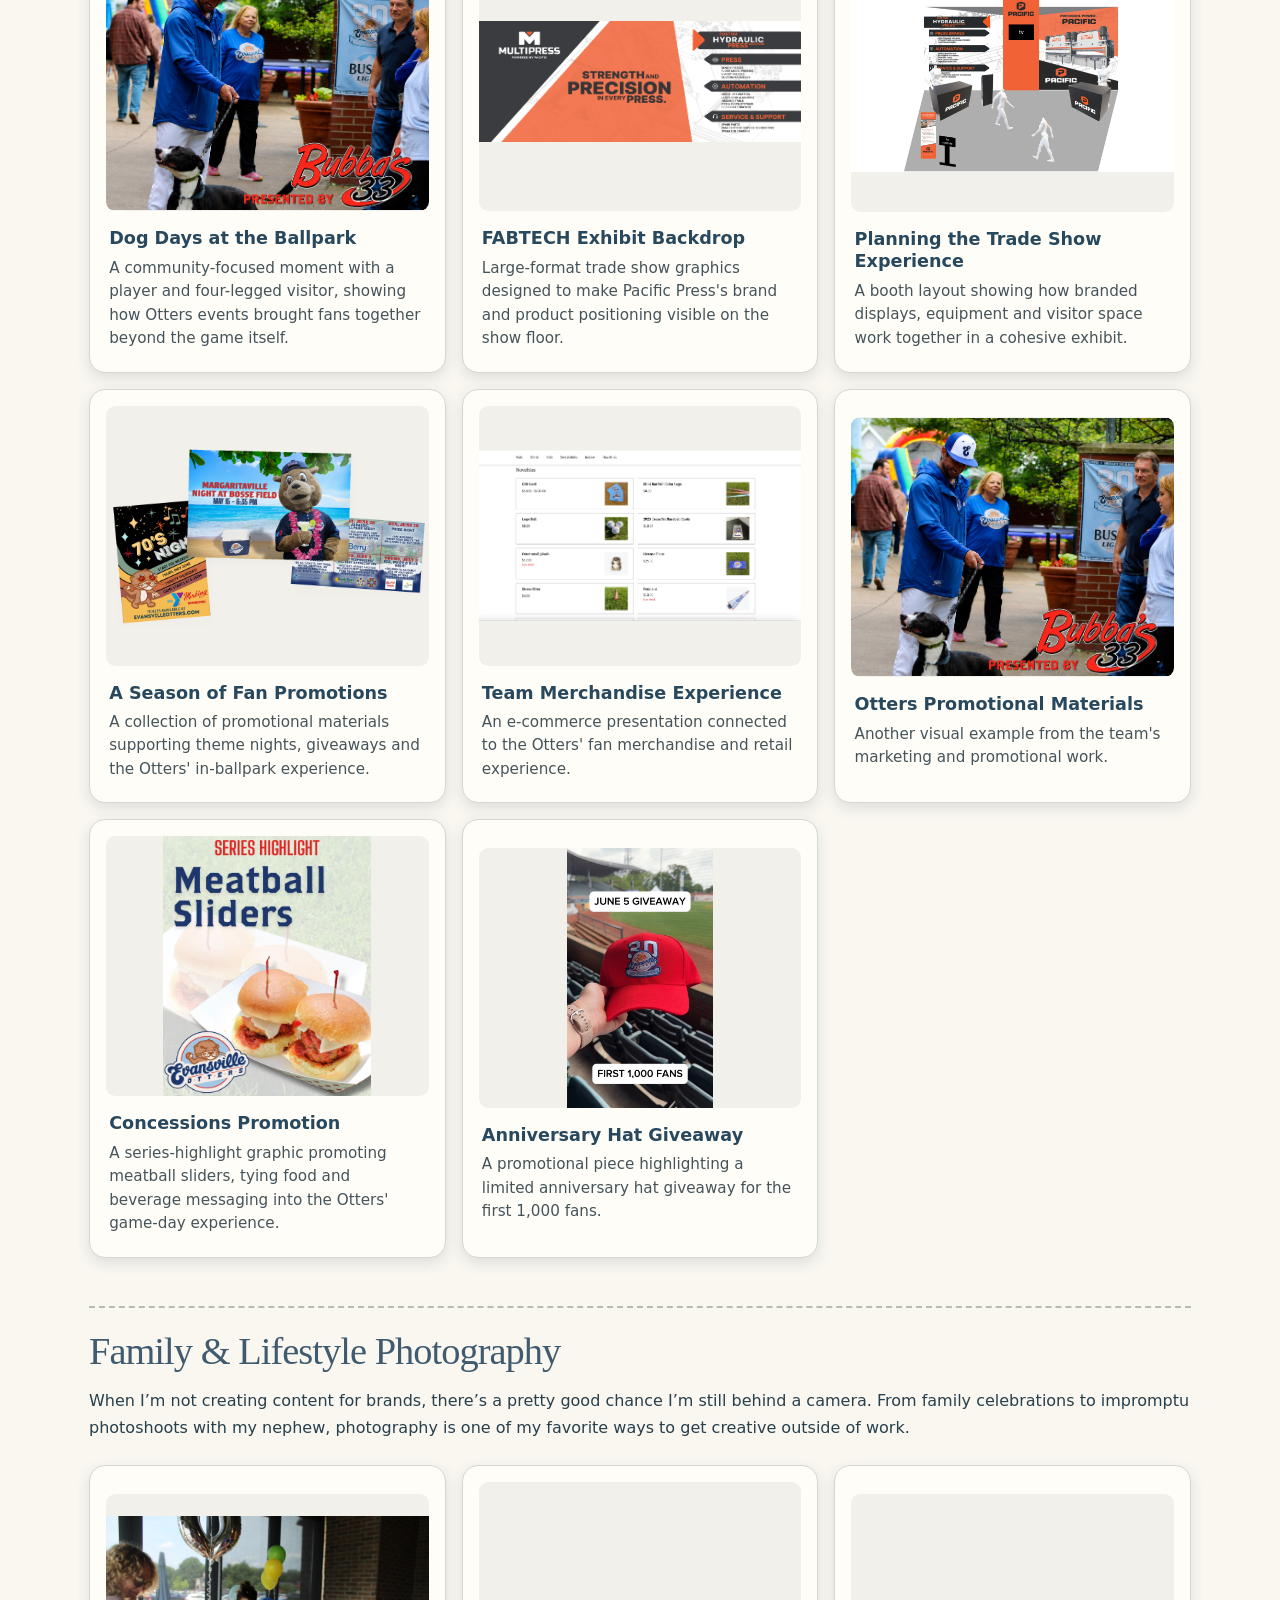
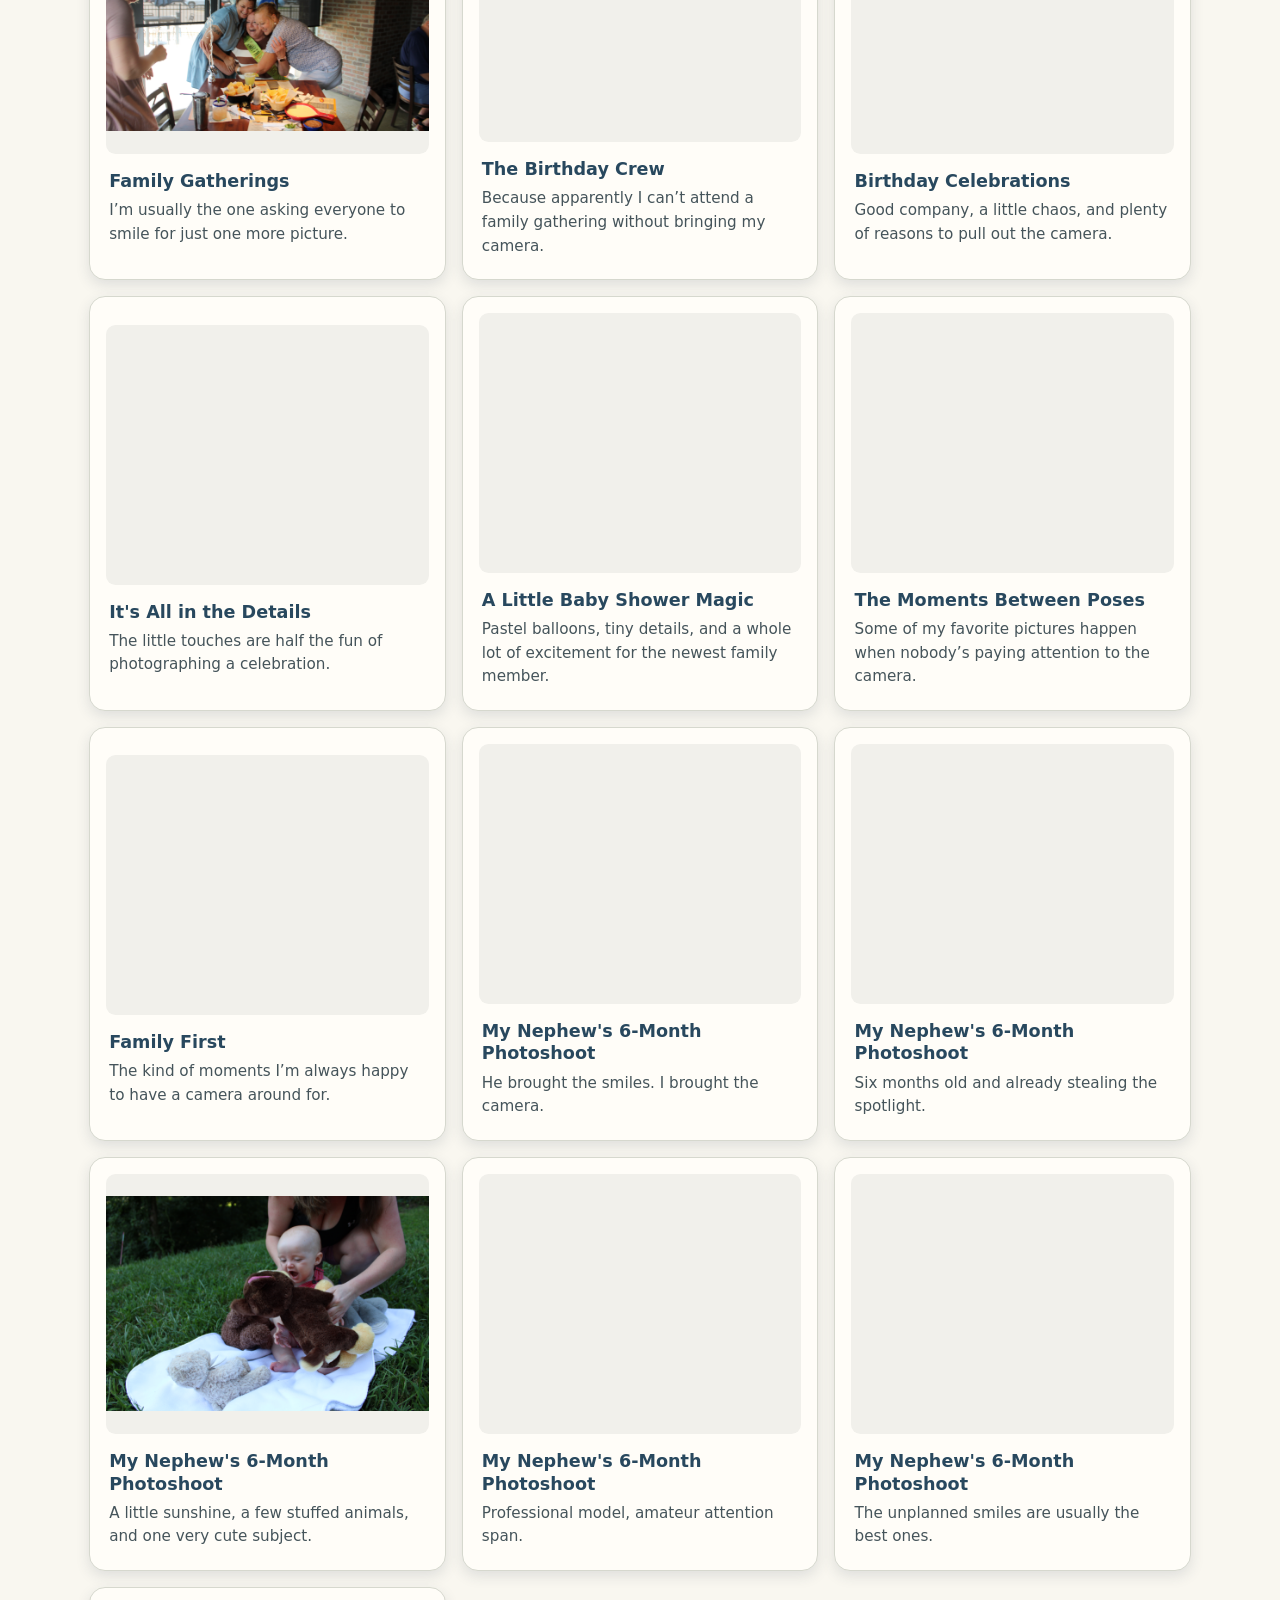
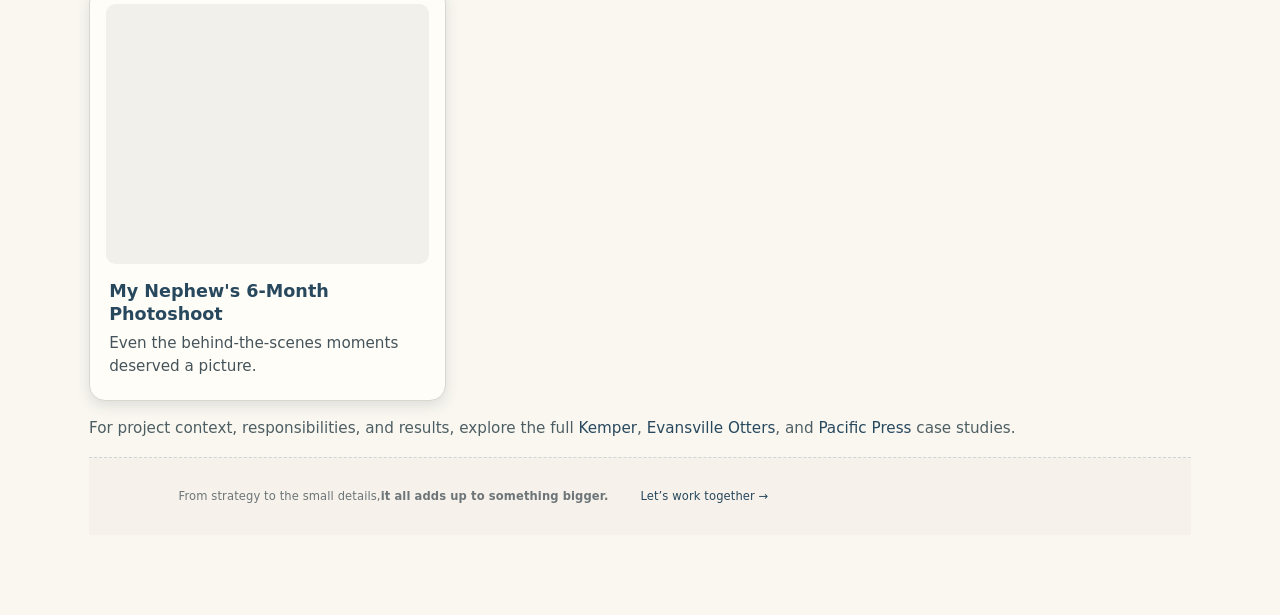
==== commit e59fec45: "Add scrapbook archive header and closing contact panel" ====
--- a/creative-archive.html
+++ b/creative-archive.html
@@ -1 +1 @@
-<!doctype html><html lang="en"><head><meta charset="utf-8"><meta name="viewport" content="width=device-width, initial-scale=1"><title>Creative Archive | Kelsi Raben</title><meta name="description" content="Explore selected photography, graphic design, social media content, and event marketing from Kelsi Raben's portfolio."><meta name="robots" content="index,follow"><link rel="stylesheet" href="styles.css"><link rel="stylesheet" href="quilt-refresh-v3.css"><link rel="stylesheet" href="portfolio-review.css"><style>body{background:#f9f7f0;color:#283f4c}.archive-wrap{max-width:1150px;margin:auto;padding:2rem 1.5rem 5rem}.archive-top{display:flex;justify-content:space-between;align-items:center;gap:1rem;flex-wrap:wrap}.archive-top a,.archive-wrap a{color:#28485e}.archive-intro{padding:4rem 0 2rem}.archive-intro h1{font-size:clamp(2.5rem,6vw,5rem);line-height:1.1}.archive-jump{display:flex;gap:.7rem;flex-wrap:wrap;margin:1.5rem 0}.archive-jump a{padding:.55rem .9rem;border:1px solid #a8b6b4;border-radius:99px;background:#fffdf6}.gallery-section{margin-top:3rem;padding-top:1.5rem;border-top:2px dashed #b6bdad;scroll-margin-top:2rem}.gallery-section h2{font-size:clamp(1.7rem,3vw,2.6rem)}.gallery-grid{display:grid;grid-template-columns:repeat(3,minmax(0,1fr));gap:1rem;margin-top:1.5rem}.gallery-figure{margin:0;padding:.85rem;background:#fff;border:1px solid #d6d8ce;border-radius:1rem;box-shadow:0 5px 14px #243b5320;min-width:0;display:flex;flex-direction:column}.gallery-figure>a{display:block;width:100%;min-width:0}.gallery-figure img{display:block;width:100%;height:260px;object-fit:contain;background:#f1f0eb;border-radius:.6rem}.gallery-figure figcaption{display:block;width:100%;padding:1rem .2rem .3rem;font-size:.95rem;line-height:1.55}.gallery-figure figcaption strong{display:block;font-size:1.1rem;line-height:1.3;margin-bottom:.4rem;color:#28485e}.gallery-figure figcaption span{display:block;color:#45545a}.archive-note{font-size:.95rem;color:#4d5e63}@media(max-width:720px){.gallery-grid{grid-template-columns:1fr}.gallery-figure img{height:auto;max-height:420px}.archive-intro{padding:2.5rem 0 1rem}}.recent-work-grid{display:grid;grid-template-columns:repeat(3,minmax(0,1fr));gap:1rem;margin-top:1.4rem}.recent-work-card{display:flex;flex-direction:column;gap:.55rem;padding:1.35rem;min-height:190px;background:#fffaf0;border:1px solid #d6d8ce;border-radius:20px 15px 22px 17px;box-shadow:0 5px 14px #243b5312;text-decoration:none;transition:transform .2s,box-shadow .2s}.recent-work-card:hover,.recent-work-card:focus-visible{transform:translateY(-3px);box-shadow:0 9px 18px #243b5322}.recent-work-card strong{font-family:Georgia,serif;font-size:1.35rem;line-height:1.2;color:#28485e}.recent-work-card>span:not(.recent-type):not(.recent-open){font-size:.95rem;color:#4d5e63}.recent-type{font-size:.72rem;text-transform:uppercase;letter-spacing:.12em;font-weight:700;color:#536b77}.recent-open{margin-top:auto;font-size:.85rem;font-weight:700;color:#28485e}@media(max-width:800px){.recent-work-grid{grid-template-columns:repeat(2,minmax(0,1fr))}}@media(max-width:520px){.recent-work-grid{grid-template-columns:1fr}}</style></head><body><main class="archive-wrap"><div class="archive-top"><a href="index.html#archive">← Back to portfolio</a><a href="index.html#contact">Contact</a></div><header class="archive-intro"><p>Selected work</p><h1>Creative Archive</h1><p>A closer look at creative work across professional services, manufacturing, baseball, and personal photography.</p><nav class="archive-jump" aria-label="Gallery categories"><a href="#recent">Recent work</a><a href="#design">Graphic design</a><a href="#social">Social content</a><a href="#events">Events and trade shows</a><a href="#family">Family &amp; lifestyle photography</a></nav></header><section id="recent" class="gallery-section"><h2>More recent creative work</h2><p>A small selection of additional campaign, print, and video projects. These samples open in Google Drive.</p><div class="recent-work-grid"><a class="recent-work-card" href="https://drive.google.com/file/d/1Xp5edNjoACJ8HeXAK9EYBdyHrojb8BBX/view" target="_blank" rel="noopener noreferrer"><span class="recent-type">Campaign design</span><strong>Kemper ONE 5K</strong><span>Event promotion graphic</span><span class="recent-open">View sample ↗</span></a><a class="recent-work-card" href="https://drive.google.com/file/d/1CCCkZJUMIs7hb88Ncjm3LPDnKKsEHUKR/view" target="_blank" rel="noopener noreferrer"><span class="recent-type">Print collateral</span><strong>Healthcare campaign flyer</strong><span>A healthcare-focused campaign flyer</span><span class="recent-open">View sample ↗</span></a><a class="recent-work-card" href="https://drive.google.com/file/d/1rX84Nqw8ZfhyyiqcOeYTmWe6iErKmeoK/view" target="_blank" rel="noopener noreferrer"><span class="recent-type">Video</span><strong>2026 College Visits</strong><span>Promotional video project</span><span class="recent-open">View sample ↗</span></a><a class="recent-work-card" href="https://drive.google.com/file/d/1xXma6j8l1Fzp8GvVVfchm55JfxikZL8H/view" target="_blank" rel="noopener noreferrer"><span class="recent-type">Video</span><strong>HCM: Our Approach</strong><span>Brand video project</span><span class="recent-open">View sample ↗</span></a><a class="recent-work-card" href="https://drive.google.com/file/d/1TP5TFNT0whhhReFV518iaGQANhw85ojM/view" target="_blank" rel="noopener noreferrer"><span class="recent-type">Marketing collateral</span><strong>Greenfield design, front and back</strong><span>Two-sided design project</span><span class="recent-open">View sample ↗</span></a><a class="recent-work-card" href="https://drive.google.com/file/d/1W5qGyujKYtYn1hzjC1MCUCSINl0uW53P/view" target="_blank" rel="noopener noreferrer"><span class="recent-type">Digital marketing</span><strong>Kemper Connect website mockup</strong><span>Digital presentation and website concept</span><span class="recent-open">View sample ↗</span></a></div><p class="archive-note">For the two-sided Greenfield piece, <a href="https://drive.google.com/file/d/1Erd5tMJKOLxou_pkv6LyXhhX8_cj0deN/view" target="_blank" rel="noopener noreferrer">view the back design</a>.</p></section><section id="design" class="gallery-section"><h2>Graphic design</h2><p>Brand applications, marketing collateral, and campaign graphics.</p><div class="gallery-grid"><figure class="gallery-figure"><a href="assets/pacific-press/machine-graphics-1.png" target="_blank" rel="noopener noreferrer" aria-label="Open full image: Pacific Press machine branding"><img src="assets/pacific-press/machine-graphics-1.png" alt="Pacific Press machine branding" loading="lazy"></a><figcaption><strong>Branding Beyond the Screen</strong><span>A Pacific Press brand application created for industrial equipment, extending the visual identity into the physical product experience.</span></figcaption></figure><figure class="gallery-figure"><a href="assets/pacific-press/brochure-1.png" target="_blank" rel="noopener noreferrer" aria-label="Open full image: Pacific Press brochure design"><img src="assets/pacific-press/brochure-1.png" alt="Pacific Press brochure design" loading="lazy"></a><figcaption><strong>Product Marketing Collateral</strong><span>A brochure from Pacific Press's updated marketing materials, designed to present technical products in a consistent brand system.</span></figcaption></figure><figure class="gallery-figure"><a href="assets/kemper/New%20Partner%20Graphic%206-2026.png" target="_blank" rel="noopener noreferrer" aria-label="Open full image: Kemper partner announcement graphic"><img src="assets/kemper/New Partner Graphic 6-2026.png" alt="Kemper partner announcement graphic" loading="lazy"></a><figcaption><strong>Announcing Firm Leadership</strong><span>A branded announcement for a new Kemper partner, balancing a professional presentation with clear, timely communication.</span></figcaption></figure><figure class="gallery-figure"><a href="assets/kemper/Accounting%20&%20Bookkeeping%20-%20V001SS0426.png" target="_blank" rel="noopener noreferrer" aria-label="Open full image: Kemper accounting and bookkeeping infographic"><img src="assets/kemper/Accounting &amp; Bookkeeping - V001SS0426.png" alt="Kemper accounting and bookkeeping infographic" loading="lazy"></a><figcaption><strong>Accounting & Bookkeeping Services</strong><span>An informational service graphic that organizes detailed accounting offerings into a more approachable visual layout.</span></figcaption></figure><figure class="gallery-figure"><a href="assets/pacific-press/m6p-decal.png" target="_blank" rel="noopener noreferrer" aria-label="Open full image: Machine Decal System"><img src="assets/pacific-press/m6p-decal.png" alt="Machine Decal System" loading="lazy"></a><figcaption><strong>Machine Decal System</strong><span>A branded equipment decal showing how the Pacific Press identity carries through to detailed product applications.</span></figcaption></figure><figure class="gallery-figure"><a href="assets/pacific-press/machine-graphics-3.png" target="_blank" rel="noopener noreferrer" aria-label="Open full image: Industrial Brand Graphics"><img src="assets/pacific-press/machine-graphics-3.png" alt="Industrial Brand Graphics" loading="lazy"></a><figcaption><strong>Industrial Brand Graphics</strong><span>Another application of the refreshed Pacific Press visual system to manufacturing equipment.</span></figcaption></figure><figure class="gallery-figure"><a href="assets/pacific-press/brochure-3.png" target="_blank" rel="noopener noreferrer" aria-label="Open full image: Pacific Press Brochure Cover"><img src="assets/pacific-press/brochure-3.png" alt="Pacific Press Brochure Cover" loading="lazy"></a><figcaption><strong>Pacific Press Brochure Cover</strong><span>Cover design for a Pacific Press product brochure, showcasing the equipment lineup and refreshed brand identity.</span></figcaption></figure><figure class="gallery-figure"><a href="assets/pacific-press/brochure-6.png" target="_blank" rel="noopener noreferrer" aria-label="Open full image: Product Brochure Series"><img src="assets/pacific-press/brochure-6.png" alt="Product Brochure Series" loading="lazy"></a><figcaption><strong>Product Brochure Series</strong><span>A further example from the coordinated print collateral developed around the Pacific Press brand refresh.</span></figcaption></figure><figure class="gallery-figure"><a href="assets/kemper/Kemper%20Connect%20-website-mockup.png" target="_blank" rel="noopener noreferrer" aria-label="Open full image: Kemper Connect Web Presentation"><img src="assets/kemper/Kemper Connect -website-mockup.png" alt="Kemper Connect Web Presentation" loading="lazy"></a><figcaption><strong>Kemper Connect Web Presentation</strong><span>A website mockup illustrating how Kemper's professional brand translates into a digital experience.</span></figcaption></figure><figure class="gallery-figure"><a href="assets/kemper/Payroll%20-%20V006SS0426.png" target="_blank" rel="noopener noreferrer" aria-label="Open full image: Payroll Services Graphic"><img src="assets/kemper/Payroll - V006SS0426.png" alt="Payroll Services Graphic" loading="lazy"></a><figcaption><strong>Payroll Services Graphic</strong><span>Service-focused marketing creative presenting Kemper's payroll offering in an organized visual format.</span></figcaption></figure></div></section><section id="social" class="gallery-section"><h2>Social content</h2><p>Organic social media creative across sports and professional services.</p><div class="gallery-grid"><figure class="gallery-figure"><a href="assets/otters/Evansville%20Otters%20-%20Social%20Post%202.jpg" target="_blank" rel="noopener noreferrer" aria-label="Open full image: Evansville Otters social media post"><img src="assets/otters/Evansville Otters - Social Post 2.jpg" alt="Evansville Otters social media post" loading="lazy"></a><figcaption><strong>Promoting the Game-Day Calendar</strong><span>A packed schedule of themed nights and promotions translated into a shareable graphic for baseball fans.</span></figcaption></figure><figure class="gallery-figure"><a href="assets/otters/Evansville%20Otters%20-%20Social%20Post%205.jpg" target="_blank" rel="noopener noreferrer" aria-label="Open full image: Evansville Otters social media creative"><img src="assets/otters/Evansville Otters - Social Post 5.jpg" alt="Evansville Otters social media creative" loading="lazy"></a><figcaption><strong>Margaritaville Theme Night</strong><span>Tropical-themed promotional creative introducing a special night at Bosse Field and building excitement ahead of the game.</span></figcaption></figure><figure class="gallery-figure"><a href="assets/otters/Evansville%20Otters%20-%20Social%20Post%201.jpg" target="_blank" rel="noopener noreferrer" aria-label="Open full image: Otters Promotional Content"><img src="assets/otters/Evansville Otters - Social Post 1.jpg" alt="Otters Promotional Content" loading="lazy"></a><figcaption><strong>Otters Promotional Content</strong><span>An example of the visual approach used to communicate baseball promotions to fans across social channels.</span></figcaption></figure><figure class="gallery-figure"><a href="assets/otters/Evansville%20Otters%20-%20Social%20Post%203.jpg" target="_blank" rel="noopener noreferrer" aria-label="Open full image: More from the Otters Campaigns"><img src="assets/otters/Evansville Otters - Social Post 3.jpg" alt="More from the Otters Campaigns" loading="lazy"></a><figcaption><strong>More from the Otters Campaigns</strong><span>A second look at the team's promotional social content and its playful, fan-focused brand voice.</span></figcaption></figure><figure class="gallery-figure"><a href="assets/kemper/Blog%207-28-2026.png" target="_blank" rel="noopener noreferrer" aria-label="Open full image: Professional Services Content"><img src="assets/kemper/Blog 7-28-2026.png" alt="Professional Services Content" loading="lazy"></a><figcaption><strong>Professional Services Content</strong><span>A branded content graphic supporting Kemper's educational marketing and client communications.</span></figcaption></figure><figure class="gallery-figure"><a href="assets/kemper/Did%20you%20receive%20a%20letter%20from%20the%20IRS%20(3).png" target="_blank" rel="noopener noreferrer" aria-label="Open full image: Answering Client Questions"><img src="assets/kemper/Did you receive a letter from the IRS (3).png" alt="Answering Client Questions" loading="lazy"></a><figcaption><strong>Answering Client Questions</strong><span>An educational graphic built around a common tax-related question, making a technical topic more approachable.</span></figcaption></figure><figure class="gallery-figure"><a href="assets/kemper/8-11-2026.png" target="_blank" rel="noopener noreferrer" aria-label="Open full image: Kemper Content Campaign"><img src="assets/kemper/8-11-2026.png" alt="Kemper Content Campaign" loading="lazy"></a><figcaption><strong>Kemper Content Campaign</strong><span>An additional example of branded marketing content for Kemper's professional services audience.</span></figcaption></figure></div></section><section id="events" class="gallery-section"><h2>Events and trade shows</h2><p>Real-world brand experiences, from game-day promotions to trade show preparation.</p><div class="gallery-grid"><figure class="gallery-figure"><a href="assets/otters/55fcd361-c014-4c16-9ee3-3ee65ea74d9e.png" target="_blank" rel="noopener noreferrer" aria-label="Open full image: Dog Days community event"><img src="assets/otters/55fcd361-c014-4c16-9ee3-3ee65ea74d9e.png" alt="Evansville Otters player interacting with a dog during a community event" loading="lazy"></a><figcaption><strong>Dog Days at the Ballpark</strong><span>A community-focused moment with a player and four-legged visitor, showing how Otters events brought fans together beyond the game itself.</span></figcaption></figure><figure class="gallery-figure"><a href="assets/pacific-press/fabtech-backdrop.png" target="_blank" rel="noopener noreferrer" aria-label="Open full image: Pacific Press FABTECH backdrop"><img src="assets/pacific-press/fabtech-backdrop.png" alt="Pacific Press FABTECH backdrop" loading="lazy"></a><figcaption><strong>FABTECH Exhibit Backdrop</strong><span>Large-format trade show graphics designed to make Pacific Press's brand and product positioning visible on the show floor.</span></figcaption></figure><figure class="gallery-figure"><a href="assets/pacific-press/fabtech-booth-layout.png" target="_blank" rel="noopener noreferrer" aria-label="Open full image: FABTECH booth layout"><img src="assets/pacific-press/fabtech-booth-layout.png" alt="FABTECH booth layout" loading="lazy"></a><figcaption><strong>Planning the Trade Show Experience</strong><span>A booth layout showing how branded displays, equipment and visitor space work together in a cohesive exhibit.</span></figcaption></figure><figure class="gallery-figure"><a href="assets/otters/otters-hero.png" target="_blank" rel="noopener noreferrer" aria-label="Open full image: Evansville Otters event marketing"><img src="assets/otters/otters-hero.png" alt="Evansville Otters event marketing" loading="lazy"></a><figcaption><strong>A Season of Fan Promotions</strong><span>A collection of promotional materials supporting theme nights, giveaways and the Otters' in-ballpark experience.</span></figcaption></figure><figure class="gallery-figure"><a href="assets/otters/Otters%20ECommerce.png" target="_blank" rel="noopener noreferrer" aria-label="Open full image: Team Merchandise Experience"><img src="assets/otters/Otters ECommerce.png" alt="Team Merchandise Experience" loading="lazy"></a><figcaption><strong>Team Merchandise Experience</strong><span>An e-commerce presentation connected to the Otters' fan merchandise and retail experience.</span></figcaption></figure><figure class="gallery-figure"><a href="assets/otters/55fcd361-c014-4c16-9ee3-3ee65ea74d9e.png" target="_blank" rel="noopener noreferrer" aria-label="Open full image: Otters Promotional Materials"><img src="assets/otters/55fcd361-c014-4c16-9ee3-3ee65ea74d9e.png" alt="Otters Promotional Materials" loading="lazy"></a><figcaption><strong>Otters Promotional Materials</strong><span>Another visual example from the team's marketing and promotional work.</span></figcaption></figure><figure class="gallery-figure"><a href="assets/otters/502510157_18500760919060422_8121331711903519054_n.jpg" target="_blank" rel="noopener noreferrer" aria-label="Open full image: Concessions Promotion"><img src="assets/otters/502510157_18500760919060422_8121331711903519054_n.jpg" alt="Concessions Promotion" loading="lazy"></a><figcaption><strong>Concessions Promotion</strong><span>A series-highlight graphic promoting meatball sliders, tying food and beverage messaging into the Otters' game-day experience.</span></figcaption></figure><figure class="gallery-figure"><a href="assets/otters/502410389_18500729896060422_2513679461006669055_n.jpg" target="_blank" rel="noopener noreferrer" aria-label="Open full image: Anniversary Hat Giveaway"><img src="assets/otters/502410389_18500729896060422_2513679461006669055_n.jpg" alt="Anniversary Hat Giveaway" loading="lazy"></a><figcaption><strong>Anniversary Hat Giveaway</strong><span>A promotional piece highlighting a limited anniversary hat giveaway for the first 1,000 fans.</span></figcaption></figure></div></section><section id="family" class="gallery-section"><h2>Family &amp; Lifestyle Photography</h2><p>When I’m not creating content for brands, there’s a pretty good chance I’m still behind a camera. From family celebrations to impromptu photoshoots with my nephew, photography is one of my favorite ways to get creative outside of work.</p><div class="gallery-grid"><figure class="gallery-figure"><a href="assets/family-photography/IMG_7855.JPG" target="_blank" rel="noopener noreferrer" aria-label="Open full image: Family Gatherings"><img src="assets/family-photography/IMG_7855.JPG" alt="Family Gatherings" loading="lazy" decoding="async"></a><figcaption><strong>Family Gatherings</strong><span>I’m usually the one asking everyone to smile for just one more picture.</span></figcaption></figure><figure class="gallery-figure"><a href="assets/family-photography/IMG_7890.JPG" target="_blank" rel="noopener noreferrer" aria-label="Open full image: The Birthday Crew"><img src="assets/family-photography/IMG_7890.JPG" alt="The Birthday Crew" loading="lazy" decoding="async"></a><figcaption><strong>The Birthday Crew</strong><span>Because apparently I can’t attend a family gathering without bringing my camera.</span></figcaption></figure><figure class="gallery-figure"><a href="assets/family-photography/IMG_7902.JPG" target="_blank" rel="noopener noreferrer" aria-label="Open full image: Birthday Celebrations"><img src="assets/family-photography/IMG_7902.JPG" alt="Birthday Celebrations" loading="lazy" decoding="async"></a><figcaption><strong>Birthday Celebrations</strong><span>Good company, a little chaos, and plenty of reasons to pull out the camera.</span></figcaption></figure><figure class="gallery-figure"><a href="assets/family-photography/IMG_7445.JPG" target="_blank" rel="noopener noreferrer" aria-label="Open full image: It&#39;s All in the Details"><img src="assets/family-photography/IMG_7445.JPG" alt="It&#39;s All in the Details" loading="lazy" decoding="async"></a><figcaption><strong>It&#39;s All in the Details</strong><span>The little touches are half the fun of photographing a celebration.</span></figcaption></figure><figure class="gallery-figure"><a href="assets/family-photography/IMG_7452.JPG" target="_blank" rel="noopener noreferrer" aria-label="Open full image: A Little Baby Shower Magic"><img src="assets/family-photography/IMG_7452.JPG" alt="A Little Baby Shower Magic" loading="lazy" decoding="async"></a><figcaption><strong>A Little Baby Shower Magic</strong><span>Pastel balloons, tiny details, and a whole lot of excitement for the newest family member.</span></figcaption></figure><figure class="gallery-figure"><a href="assets/family-photography/IMG_7595.JPG" target="_blank" rel="noopener noreferrer" aria-label="Open full image: The Moments Between Poses"><img src="assets/family-photography/IMG_7595.JPG" alt="The Moments Between Poses" loading="lazy" decoding="async"></a><figcaption><strong>The Moments Between Poses</strong><span>Some of my favorite pictures happen when nobody’s paying attention to the camera.</span></figcaption></figure><figure class="gallery-figure"><a href="assets/family-photography/IMG_7606.JPG" target="_blank" rel="noopener noreferrer" aria-label="Open full image: Family First"><img src="assets/family-photography/IMG_7606.JPG" alt="Family First" loading="lazy" decoding="async"></a><figcaption><strong>Family First</strong><span>The kind of moments I’m always happy to have a camera around for.</span></figcaption></figure><figure class="gallery-figure"><a href="assets/family-photography/IMG_8005.JPG" target="_blank" rel="noopener noreferrer" aria-label="Open full image: My Nephew&#39;s 6-Month Photoshoot"><img src="assets/family-photography/IMG_8005.JPG" alt="My Nephew&#39;s 6-Month Photoshoot" loading="lazy" decoding="async"></a><figcaption><strong>My Nephew&#39;s 6-Month Photoshoot</strong><span>He brought the smiles. I brought the camera.</span></figcaption></figure><figure class="gallery-figure"><a href="assets/family-photography/IMG_8019.JPG" target="_blank" rel="noopener noreferrer" aria-label="Open full image: My Nephew&#39;s 6-Month Photoshoot"><img src="assets/family-photography/IMG_8019.JPG" alt="My Nephew&#39;s 6-Month Photoshoot" loading="lazy" decoding="async"></a><figcaption><strong>My Nephew&#39;s 6-Month Photoshoot</strong><span>Six months old and already stealing the spotlight.</span></figcaption></figure><figure class="gallery-figure"><a href="assets/family-photography/IMG_8142.JPG" target="_blank" rel="noopener noreferrer" aria-label="Open full image: My Nephew&#39;s 6-Month Photoshoot"><img src="assets/family-photography/IMG_8142.JPG" alt="My Nephew&#39;s 6-Month Photoshoot" loading="lazy" decoding="async"></a><figcaption><strong>My Nephew&#39;s 6-Month Photoshoot</strong><span>A little sunshine, a few stuffed animals, and one very cute subject.</span></figcaption></figure><figure class="gallery-figure"><a href="assets/family-photography/IMG_8174.JPG" target="_blank" rel="noopener noreferrer" aria-label="Open full image: My Nephew&#39;s 6-Month Photoshoot"><img src="assets/family-photography/IMG_8174.JPG" alt="My Nephew&#39;s 6-Month Photoshoot" loading="lazy" decoding="async"></a><figcaption><strong>My Nephew&#39;s 6-Month Photoshoot</strong><span>Professional model, amateur attention span.</span></figcaption></figure><figure class="gallery-figure"><a href="assets/family-photography/IMG_8229.JPG" target="_blank" rel="noopener noreferrer" aria-label="Open full image: My Nephew&#39;s 6-Month Photoshoot"><img src="assets/family-photography/IMG_8229.JPG" alt="My Nephew&#39;s 6-Month Photoshoot" loading="lazy" decoding="async"></a><figcaption><strong>My Nephew&#39;s 6-Month Photoshoot</strong><span>The unplanned smiles are usually the best ones.</span></figcaption></figure><figure class="gallery-figure"><a href="assets/family-photography/IMG_8427.JPG" target="_blank" rel="noopener noreferrer" aria-label="Open full image: My Nephew&#39;s 6-Month Photoshoot"><img src="assets/family-photography/IMG_8427.JPG" alt="My Nephew&#39;s 6-Month Photoshoot" loading="lazy" decoding="async"></a><figcaption><strong>My Nephew&#39;s 6-Month Photoshoot</strong><span>Even the behind-the-scenes moments deserved a picture.</span></figcaption></figure></div></section><p class="archive-note">For project context, responsibilities, and results, explore the full <a href="kemper.html">Kemper</a>, <a href="otters.html">Evansville Otters</a>, and <a href="pacific-press.html">Pacific Press</a> case studies.</p></main></body></html>+<!doctype html><html lang="en"><head><meta charset="utf-8"><meta name="viewport" content="width=device-width, initial-scale=1"><title>Creative Archive | Kelsi Raben</title><meta name="description" content="Explore selected photography, graphic design, social media content, and event marketing from Kelsi Raben's portfolio."><meta name="robots" content="index,follow"><link rel="stylesheet" href="styles.css"><link rel="stylesheet" href="quilt-refresh-v3.css"><link rel="stylesheet" href="portfolio-review.css"><link rel="stylesheet" href="creative-archive-quilt.css"><style>body{background:#f9f7f0;color:#283f4c}.archive-wrap{max-width:1150px;margin:auto;padding:2rem 1.5rem 5rem}.archive-top{display:flex;justify-content:space-between;align-items:center;gap:1rem;flex-wrap:wrap}.archive-top a,.archive-wrap a{color:#28485e}.archive-intro{padding:4rem 0 2rem}.archive-intro h1{font-size:clamp(2.5rem,6vw,5rem);line-height:1.1}.archive-jump{display:flex;gap:.7rem;flex-wrap:wrap;margin:1.5rem 0}.archive-jump a{padding:.55rem .9rem;border:1px solid #a8b6b4;border-radius:99px;background:#fffdf6}.gallery-section{margin-top:3rem;padding-top:1.5rem;border-top:2px dashed #b6bdad;scroll-margin-top:2rem}.gallery-section h2{font-size:clamp(1.7rem,3vw,2.6rem)}.gallery-grid{display:grid;grid-template-columns:repeat(3,minmax(0,1fr));gap:1rem;margin-top:1.5rem}.gallery-figure{margin:0;padding:.85rem;background:#fff;border:1px solid #d6d8ce;border-radius:1rem;box-shadow:0 5px 14px #243b5320;min-width:0;display:flex;flex-direction:column}.gallery-figure>a{display:block;width:100%;min-width:0}.gallery-figure img{display:block;width:100%;height:260px;object-fit:contain;background:#f1f0eb;border-radius:.6rem}.gallery-figure figcaption{display:block;width:100%;padding:1rem .2rem .3rem;font-size:.95rem;line-height:1.55}.gallery-figure figcaption strong{display:block;font-size:1.1rem;line-height:1.3;margin-bottom:.4rem;color:#28485e}.gallery-figure figcaption span{display:block;color:#45545a}.archive-note{font-size:.95rem;color:#4d5e63}@media(max-width:720px){.gallery-grid{grid-template-columns:1fr}.gallery-figure img{height:auto;max-height:420px}.archive-intro{padding:2.5rem 0 1rem}}.recent-work-grid{display:grid;grid-template-columns:repeat(3,minmax(0,1fr));gap:1rem;margin-top:1.4rem}.recent-work-card{display:flex;flex-direction:column;gap:.55rem;padding:1.35rem;min-height:190px;background:#fffaf0;border:1px solid #d6d8ce;border-radius:20px 15px 22px 17px;box-shadow:0 5px 14px #243b5312;text-decoration:none;transition:transform .2s,box-shadow .2s}.recent-work-card:hover,.recent-work-card:focus-visible{transform:translateY(-3px);box-shadow:0 9px 18px #243b5322}.recent-work-card strong{font-family:Georgia,serif;font-size:1.35rem;line-height:1.2;color:#28485e}.recent-work-card>span:not(.recent-type):not(.recent-open){font-size:.95rem;color:#4d5e63}.recent-type{font-size:.72rem;text-transform:uppercase;letter-spacing:.12em;font-weight:700;color:#536b77}.recent-open{margin-top:auto;font-size:.85rem;font-weight:700;color:#28485e}@media(max-width:800px){.recent-work-grid{grid-template-columns:repeat(2,minmax(0,1fr))}}@media(max-width:520px){.recent-work-grid{grid-template-columns:1fr}}</style></head><body><main class="archive-wrap"><div class="archive-top"><a href="index.html#archive">← Back to portfolio</a><a href="index.html#contact">Contact</a></div><header class="archive-intro"><p class="archive-eyebrow">A collection of the little things</p><h1>Creative <em>Archive</em></h1><p class="archive-lede">A curated collection of design, social, photography, marketing materials, and event work.</p><div class="archive-thread">Different projects, same creative thread.</div><nav class="archive-jump" aria-label="Gallery categories"><a href="#recent">Recent work</a><a href="#design">Graphic design</a><a href="#social">Social content</a><a href="#events">Events and trade shows</a><a href="#family">Family &amp; lifestyle photography</a></nav></header><section id="recent" class="gallery-section"><h2>More recent creative work</h2><p>A small selection of additional campaign, print, and video projects. These samples open in Google Drive.</p><div class="recent-work-grid"><a class="recent-work-card" href="https://drive.google.com/file/d/1Xp5edNjoACJ8HeXAK9EYBdyHrojb8BBX/view" target="_blank" rel="noopener noreferrer"><span class="recent-type">Campaign design</span><strong>Kemper ONE 5K</strong><span>Event promotion graphic</span><span class="recent-open">View sample ↗</span></a><a class="recent-work-card" href="https://drive.google.com/file/d/1CCCkZJUMIs7hb88Ncjm3LPDnKKsEHUKR/view" target="_blank" rel="noopener noreferrer"><span class="recent-type">Print collateral</span><strong>Healthcare campaign flyer</strong><span>A healthcare-focused campaign flyer</span><span class="recent-open">View sample ↗</span></a><a class="recent-work-card" href="https://drive.google.com/file/d/1rX84Nqw8ZfhyyiqcOeYTmWe6iErKmeoK/view" target="_blank" rel="noopener noreferrer"><span class="recent-type">Video</span><strong>2026 College Visits</strong><span>Promotional video project</span><span class="recent-open">View sample ↗</span></a><a class="recent-work-card" href="https://drive.google.com/file/d/1xXma6j8l1Fzp8GvVVfchm55JfxikZL8H/view" target="_blank" rel="noopener noreferrer"><span class="recent-type">Video</span><strong>HCM: Our Approach</strong><span>Brand video project</span><span class="recent-open">View sample ↗</span></a><a class="recent-work-card" href="https://drive.google.com/file/d/1TP5TFNT0whhhReFV518iaGQANhw85ojM/view" target="_blank" rel="noopener noreferrer"><span class="recent-type">Marketing collateral</span><strong>Greenfield design, front and back</strong><span>Two-sided design project</span><span class="recent-open">View sample ↗</span></a><a class="recent-work-card" href="https://drive.google.com/file/d/1W5qGyujKYtYn1hzjC1MCUCSINl0uW53P/view" target="_blank" rel="noopener noreferrer"><span class="recent-type">Digital marketing</span><strong>Kemper Connect website mockup</strong><span>Digital presentation and website concept</span><span class="recent-open">View sample ↗</span></a></div><p class="archive-note">For the two-sided Greenfield piece, <a href="https://drive.google.com/file/d/1Erd5tMJKOLxou_pkv6LyXhhX8_cj0deN/view" target="_blank" rel="noopener noreferrer">view the back design</a>.</p></section><section id="design" class="gallery-section"><h2>Graphic design</h2><p>Brand applications, marketing collateral, and campaign graphics.</p><div class="gallery-grid"><figure class="gallery-figure"><a href="assets/pacific-press/machine-graphics-1.png" target="_blank" rel="noopener noreferrer" aria-label="Open full image: Pacific Press machine branding"><img src="assets/pacific-press/machine-graphics-1.png" alt="Pacific Press machine branding" loading="lazy"></a><figcaption><strong>Branding Beyond the Screen</strong><span>A Pacific Press brand application created for industrial equipment, extending the visual identity into the physical product experience.</span></figcaption></figure><figure class="gallery-figure"><a href="assets/pacific-press/brochure-1.png" target="_blank" rel="noopener noreferrer" aria-label="Open full image: Pacific Press brochure design"><img src="assets/pacific-press/brochure-1.png" alt="Pacific Press brochure design" loading="lazy"></a><figcaption><strong>Product Marketing Collateral</strong><span>A brochure from Pacific Press's updated marketing materials, designed to present technical products in a consistent brand system.</span></figcaption></figure><figure class="gallery-figure"><a href="assets/kemper/New%20Partner%20Graphic%206-2026.png" target="_blank" rel="noopener noreferrer" aria-label="Open full image: Kemper partner announcement graphic"><img src="assets/kemper/New Partner Graphic 6-2026.png" alt="Kemper partner announcement graphic" loading="lazy"></a><figcaption><strong>Announcing Firm Leadership</strong><span>A branded announcement for a new Kemper partner, balancing a professional presentation with clear, timely communication.</span></figcaption></figure><figure class="gallery-figure"><a href="assets/kemper/Accounting%20&%20Bookkeeping%20-%20V001SS0426.png" target="_blank" rel="noopener noreferrer" aria-label="Open full image: Kemper accounting and bookkeeping infographic"><img src="assets/kemper/Accounting &amp; Bookkeeping - V001SS0426.png" alt="Kemper accounting and bookkeeping infographic" loading="lazy"></a><figcaption><strong>Accounting & Bookkeeping Services</strong><span>An informational service graphic that organizes detailed accounting offerings into a more approachable visual layout.</span></figcaption></figure><figure class="gallery-figure"><a href="assets/pacific-press/m6p-decal.png" target="_blank" rel="noopener noreferrer" aria-label="Open full image: Machine Decal System"><img src="assets/pacific-press/m6p-decal.png" alt="Machine Decal System" loading="lazy"></a><figcaption><strong>Machine Decal System</strong><span>A branded equipment decal showing how the Pacific Press identity carries through to detailed product applications.</span></figcaption></figure><figure class="gallery-figure"><a href="assets/pacific-press/machine-graphics-3.png" target="_blank" rel="noopener noreferrer" aria-label="Open full image: Industrial Brand Graphics"><img src="assets/pacific-press/machine-graphics-3.png" alt="Industrial Brand Graphics" loading="lazy"></a><figcaption><strong>Industrial Brand Graphics</strong><span>Another application of the refreshed Pacific Press visual system to manufacturing equipment.</span></figcaption></figure><figure class="gallery-figure"><a href="assets/pacific-press/brochure-3.png" target="_blank" rel="noopener noreferrer" aria-label="Open full image: Pacific Press Brochure Cover"><img src="assets/pacific-press/brochure-3.png" alt="Pacific Press Brochure Cover" loading="lazy"></a><figcaption><strong>Pacific Press Brochure Cover</strong><span>Cover design for a Pacific Press product brochure, showcasing the equipment lineup and refreshed brand identity.</span></figcaption></figure><figure class="gallery-figure"><a href="assets/pacific-press/brochure-6.png" target="_blank" rel="noopener noreferrer" aria-label="Open full image: Product Brochure Series"><img src="assets/pacific-press/brochure-6.png" alt="Product Brochure Series" loading="lazy"></a><figcaption><strong>Product Brochure Series</strong><span>A further example from the coordinated print collateral developed around the Pacific Press brand refresh.</span></figcaption></figure><figure class="gallery-figure"><a href="assets/kemper/Kemper%20Connect%20-website-mockup.png" target="_blank" rel="noopener noreferrer" aria-label="Open full image: Kemper Connect Web Presentation"><img src="assets/kemper/Kemper Connect -website-mockup.png" alt="Kemper Connect Web Presentation" loading="lazy"></a><figcaption><strong>Kemper Connect Web Presentation</strong><span>A website mockup illustrating how Kemper's professional brand translates into a digital experience.</span></figcaption></figure><figure class="gallery-figure"><a href="assets/kemper/Payroll%20-%20V006SS0426.png" target="_blank" rel="noopener noreferrer" aria-label="Open full image: Payroll Services Graphic"><img src="assets/kemper/Payroll - V006SS0426.png" alt="Payroll Services Graphic" loading="lazy"></a><figcaption><strong>Payroll Services Graphic</strong><span>Service-focused marketing creative presenting Kemper's payroll offering in an organized visual format.</span></figcaption></figure></div></section><section id="social" class="gallery-section"><h2>Social content</h2><p>Organic social media creative across sports and professional services.</p><div class="gallery-grid"><figure class="gallery-figure"><a href="assets/otters/Evansville%20Otters%20-%20Social%20Post%202.jpg" target="_blank" rel="noopener noreferrer" aria-label="Open full image: Evansville Otters social media post"><img src="assets/otters/Evansville Otters - Social Post 2.jpg" alt="Evansville Otters social media post" loading="lazy"></a><figcaption><strong>Promoting the Game-Day Calendar</strong><span>A packed schedule of themed nights and promotions translated into a shareable graphic for baseball fans.</span></figcaption></figure><figure class="gallery-figure"><a href="assets/otters/Evansville%20Otters%20-%20Social%20Post%205.jpg" target="_blank" rel="noopener noreferrer" aria-label="Open full image: Evansville Otters social media creative"><img src="assets/otters/Evansville Otters - Social Post 5.jpg" alt="Evansville Otters social media creative" loading="lazy"></a><figcaption><strong>Margaritaville Theme Night</strong><span>Tropical-themed promotional creative introducing a special night at Bosse Field and building excitement ahead of the game.</span></figcaption></figure><figure class="gallery-figure"><a href="assets/otters/Evansville%20Otters%20-%20Social%20Post%201.jpg" target="_blank" rel="noopener noreferrer" aria-label="Open full image: Otters Promotional Content"><img src="assets/otters/Evansville Otters - Social Post 1.jpg" alt="Otters Promotional Content" loading="lazy"></a><figcaption><strong>Otters Promotional Content</strong><span>An example of the visual approach used to communicate baseball promotions to fans across social channels.</span></figcaption></figure><figure class="gallery-figure"><a href="assets/otters/Evansville%20Otters%20-%20Social%20Post%203.jpg" target="_blank" rel="noopener noreferrer" aria-label="Open full image: More from the Otters Campaigns"><img src="assets/otters/Evansville Otters - Social Post 3.jpg" alt="More from the Otters Campaigns" loading="lazy"></a><figcaption><strong>More from the Otters Campaigns</strong><span>A second look at the team's promotional social content and its playful, fan-focused brand voice.</span></figcaption></figure><figure class="gallery-figure"><a href="assets/kemper/Blog%207-28-2026.png" target="_blank" rel="noopener noreferrer" aria-label="Open full image: Professional Services Content"><img src="assets/kemper/Blog 7-28-2026.png" alt="Professional Services Content" loading="lazy"></a><figcaption><strong>Professional Services Content</strong><span>A branded content graphic supporting Kemper's educational marketing and client communications.</span></figcaption></figure><figure class="gallery-figure"><a href="assets/kemper/Did%20you%20receive%20a%20letter%20from%20the%20IRS%20(3).png" target="_blank" rel="noopener noreferrer" aria-label="Open full image: Answering Client Questions"><img src="assets/kemper/Did you receive a letter from the IRS (3).png" alt="Answering Client Questions" loading="lazy"></a><figcaption><strong>Answering Client Questions</strong><span>An educational graphic built around a common tax-related question, making a technical topic more approachable.</span></figcaption></figure><figure class="gallery-figure"><a href="assets/kemper/8-11-2026.png" target="_blank" rel="noopener noreferrer" aria-label="Open full image: Kemper Content Campaign"><img src="assets/kemper/8-11-2026.png" alt="Kemper Content Campaign" loading="lazy"></a><figcaption><strong>Kemper Content Campaign</strong><span>An additional example of branded marketing content for Kemper's professional services audience.</span></figcaption></figure></div></section><section id="events" class="gallery-section"><h2>Events and trade shows</h2><p>Real-world brand experiences, from game-day promotions to trade show preparation.</p><div class="gallery-grid"><figure class="gallery-figure"><a href="assets/otters/55fcd361-c014-4c16-9ee3-3ee65ea74d9e.png" target="_blank" rel="noopener noreferrer" aria-label="Open full image: Dog Days community event"><img src="assets/otters/55fcd361-c014-4c16-9ee3-3ee65ea74d9e.png" alt="Evansville Otters player interacting with a dog during a community event" loading="lazy"></a><figcaption><strong>Dog Days at the Ballpark</strong><span>A community-focused moment with a player and four-legged visitor, showing how Otters events brought fans together beyond the game itself.</span></figcaption></figure><figure class="gallery-figure"><a href="assets/pacific-press/fabtech-backdrop.png" target="_blank" rel="noopener noreferrer" aria-label="Open full image: Pacific Press FABTECH backdrop"><img src="assets/pacific-press/fabtech-backdrop.png" alt="Pacific Press FABTECH backdrop" loading="lazy"></a><figcaption><strong>FABTECH Exhibit Backdrop</strong><span>Large-format trade show graphics designed to make Pacific Press's brand and product positioning visible on the show floor.</span></figcaption></figure><figure class="gallery-figure"><a href="assets/pacific-press/fabtech-booth-layout.png" target="_blank" rel="noopener noreferrer" aria-label="Open full image: FABTECH booth layout"><img src="assets/pacific-press/fabtech-booth-layout.png" alt="FABTECH booth layout" loading="lazy"></a><figcaption><strong>Planning the Trade Show Experience</strong><span>A booth layout showing how branded displays, equipment and visitor space work together in a cohesive exhibit.</span></figcaption></figure><figure class="gallery-figure"><a href="assets/otters/otters-hero.png" target="_blank" rel="noopener noreferrer" aria-label="Open full image: Evansville Otters event marketing"><img src="assets/otters/otters-hero.png" alt="Evansville Otters event marketing" loading="lazy"></a><figcaption><strong>A Season of Fan Promotions</strong><span>A collection of promotional materials supporting theme nights, giveaways and the Otters' in-ballpark experience.</span></figcaption></figure><figure class="gallery-figure"><a href="assets/otters/Otters%20ECommerce.png" target="_blank" rel="noopener noreferrer" aria-label="Open full image: Team Merchandise Experience"><img src="assets/otters/Otters ECommerce.png" alt="Team Merchandise Experience" loading="lazy"></a><figcaption><strong>Team Merchandise Experience</strong><span>An e-commerce presentation connected to the Otters' fan merchandise and retail experience.</span></figcaption></figure><figure class="gallery-figure"><a href="assets/otters/55fcd361-c014-4c16-9ee3-3ee65ea74d9e.png" target="_blank" rel="noopener noreferrer" aria-label="Open full image: Otters Promotional Materials"><img src="assets/otters/55fcd361-c014-4c16-9ee3-3ee65ea74d9e.png" alt="Otters Promotional Materials" loading="lazy"></a><figcaption><strong>Otters Promotional Materials</strong><span>Another visual example from the team's marketing and promotional work.</span></figcaption></figure><figure class="gallery-figure"><a href="assets/otters/502510157_18500760919060422_8121331711903519054_n.jpg" target="_blank" rel="noopener noreferrer" aria-label="Open full image: Concessions Promotion"><img src="assets/otters/502510157_18500760919060422_8121331711903519054_n.jpg" alt="Concessions Promotion" loading="lazy"></a><figcaption><strong>Concessions Promotion</strong><span>A series-highlight graphic promoting meatball sliders, tying food and beverage messaging into the Otters' game-day experience.</span></figcaption></figure><figure class="gallery-figure"><a href="assets/otters/502410389_18500729896060422_2513679461006669055_n.jpg" target="_blank" rel="noopener noreferrer" aria-label="Open full image: Anniversary Hat Giveaway"><img src="assets/otters/502410389_18500729896060422_2513679461006669055_n.jpg" alt="Anniversary Hat Giveaway" loading="lazy"></a><figcaption><strong>Anniversary Hat Giveaway</strong><span>A promotional piece highlighting a limited anniversary hat giveaway for the first 1,000 fans.</span></figcaption></figure></div></section><section id="family" class="gallery-section"><h2>Family &amp; Lifestyle Photography</h2><p>When I’m not creating content for brands, there’s a pretty good chance I’m still behind a camera. From family celebrations to impromptu photoshoots with my nephew, photography is one of my favorite ways to get creative outside of work.</p><div class="gallery-grid"><figure class="gallery-figure"><a href="assets/family-photography/IMG_7855.JPG" target="_blank" rel="noopener noreferrer" aria-label="Open full image: Family Gatherings"><img src="assets/family-photography/IMG_7855.JPG" alt="Family Gatherings" loading="lazy" decoding="async"></a><figcaption><strong>Family Gatherings</strong><span>I’m usually the one asking everyone to smile for just one more picture.</span></figcaption></figure><figure class="gallery-figure"><a href="assets/family-photography/IMG_7890.JPG" target="_blank" rel="noopener noreferrer" aria-label="Open full image: The Birthday Crew"><img src="assets/family-photography/IMG_7890.JPG" alt="The Birthday Crew" loading="lazy" decoding="async"></a><figcaption><strong>The Birthday Crew</strong><span>Because apparently I can’t attend a family gathering without bringing my camera.</span></figcaption></figure><figure class="gallery-figure"><a href="assets/family-photography/IMG_7902.JPG" target="_blank" rel="noopener noreferrer" aria-label="Open full image: Birthday Celebrations"><img src="assets/family-photography/IMG_7902.JPG" alt="Birthday Celebrations" loading="lazy" decoding="async"></a><figcaption><strong>Birthday Celebrations</strong><span>Good company, a little chaos, and plenty of reasons to pull out the camera.</span></figcaption></figure><figure class="gallery-figure"><a href="assets/family-photography/IMG_7445.JPG" target="_blank" rel="noopener noreferrer" aria-label="Open full image: It&#39;s All in the Details"><img src="assets/family-photography/IMG_7445.JPG" alt="It&#39;s All in the Details" loading="lazy" decoding="async"></a><figcaption><strong>It&#39;s All in the Details</strong><span>The little touches are half the fun of photographing a celebration.</span></figcaption></figure><figure class="gallery-figure"><a href="assets/family-photography/IMG_7452.JPG" target="_blank" rel="noopener noreferrer" aria-label="Open full image: A Little Baby Shower Magic"><img src="assets/family-photography/IMG_7452.JPG" alt="A Little Baby Shower Magic" loading="lazy" decoding="async"></a><figcaption><strong>A Little Baby Shower Magic</strong><span>Pastel balloons, tiny details, and a whole lot of excitement for the newest family member.</span></figcaption></figure><figure class="gallery-figure"><a href="assets/family-photography/IMG_7595.JPG" target="_blank" rel="noopener noreferrer" aria-label="Open full image: The Moments Between Poses"><img src="assets/family-photography/IMG_7595.JPG" alt="The Moments Between Poses" loading="lazy" decoding="async"></a><figcaption><strong>The Moments Between Poses</strong><span>Some of my favorite pictures happen when nobody’s paying attention to the camera.</span></figcaption></figure><figure class="gallery-figure"><a href="assets/family-photography/IMG_7606.JPG" target="_blank" rel="noopener noreferrer" aria-label="Open full image: Family First"><img src="assets/family-photography/IMG_7606.JPG" alt="Family First" loading="lazy" decoding="async"></a><figcaption><strong>Family First</strong><span>The kind of moments I’m always happy to have a camera around for.</span></figcaption></figure><figure class="gallery-figure"><a href="assets/family-photography/IMG_8005.JPG" target="_blank" rel="noopener noreferrer" aria-label="Open full image: My Nephew&#39;s 6-Month Photoshoot"><img src="assets/family-photography/IMG_8005.JPG" alt="My Nephew&#39;s 6-Month Photoshoot" loading="lazy" decoding="async"></a><figcaption><strong>My Nephew&#39;s 6-Month Photoshoot</strong><span>He brought the smiles. I brought the camera.</span></figcaption></figure><figure class="gallery-figure"><a href="assets/family-photography/IMG_8019.JPG" target="_blank" rel="noopener noreferrer" aria-label="Open full image: My Nephew&#39;s 6-Month Photoshoot"><img src="assets/family-photography/IMG_8019.JPG" alt="My Nephew&#39;s 6-Month Photoshoot" loading="lazy" decoding="async"></a><figcaption><strong>My Nephew&#39;s 6-Month Photoshoot</strong><span>Six months old and already stealing the spotlight.</span></figcaption></figure><figure class="gallery-figure"><a href="assets/family-photography/IMG_8142.JPG" target="_blank" rel="noopener noreferrer" aria-label="Open full image: My Nephew&#39;s 6-Month Photoshoot"><img src="assets/family-photography/IMG_8142.JPG" alt="My Nephew&#39;s 6-Month Photoshoot" loading="lazy" decoding="async"></a><figcaption><strong>My Nephew&#39;s 6-Month Photoshoot</strong><span>A little sunshine, a few stuffed animals, and one very cute subject.</span></figcaption></figure><figure class="gallery-figure"><a href="assets/family-photography/IMG_8174.JPG" target="_blank" rel="noopener noreferrer" aria-label="Open full image: My Nephew&#39;s 6-Month Photoshoot"><img src="assets/family-photography/IMG_8174.JPG" alt="My Nephew&#39;s 6-Month Photoshoot" loading="lazy" decoding="async"></a><figcaption><strong>My Nephew&#39;s 6-Month Photoshoot</strong><span>Professional model, amateur attention span.</span></figcaption></figure><figure class="gallery-figure"><a href="assets/family-photography/IMG_8229.JPG" target="_blank" rel="noopener noreferrer" aria-label="Open full image: My Nephew&#39;s 6-Month Photoshoot"><img src="assets/family-photography/IMG_8229.JPG" alt="My Nephew&#39;s 6-Month Photoshoot" loading="lazy" decoding="async"></a><figcaption><strong>My Nephew&#39;s 6-Month Photoshoot</strong><span>The unplanned smiles are usually the best ones.</span></figcaption></figure><figure class="gallery-figure"><a href="assets/family-photography/IMG_8427.JPG" target="_blank" rel="noopener noreferrer" aria-label="Open full image: My Nephew&#39;s 6-Month Photoshoot"><img src="assets/family-photography/IMG_8427.JPG" alt="My Nephew&#39;s 6-Month Photoshoot" loading="lazy" decoding="async"></a><figcaption><strong>My Nephew&#39;s 6-Month Photoshoot</strong><span>Even the behind-the-scenes moments deserved a picture.</span></figcaption></figure></div></section><p class="archive-note">For project context, responsibilities, and results, explore the full <a href="kemper.html">Kemper</a>, <a href="otters.html">Evansville Otters</a>, and <a href="pacific-press.html">Pacific Press</a> case studies.</p><footer class="archive-footer"><div><span>From strategy to the small details,</span><strong>it all adds up to something bigger.</strong></div><a href="index.html#contact">Let’s work together →</a></footer></main></body></html>
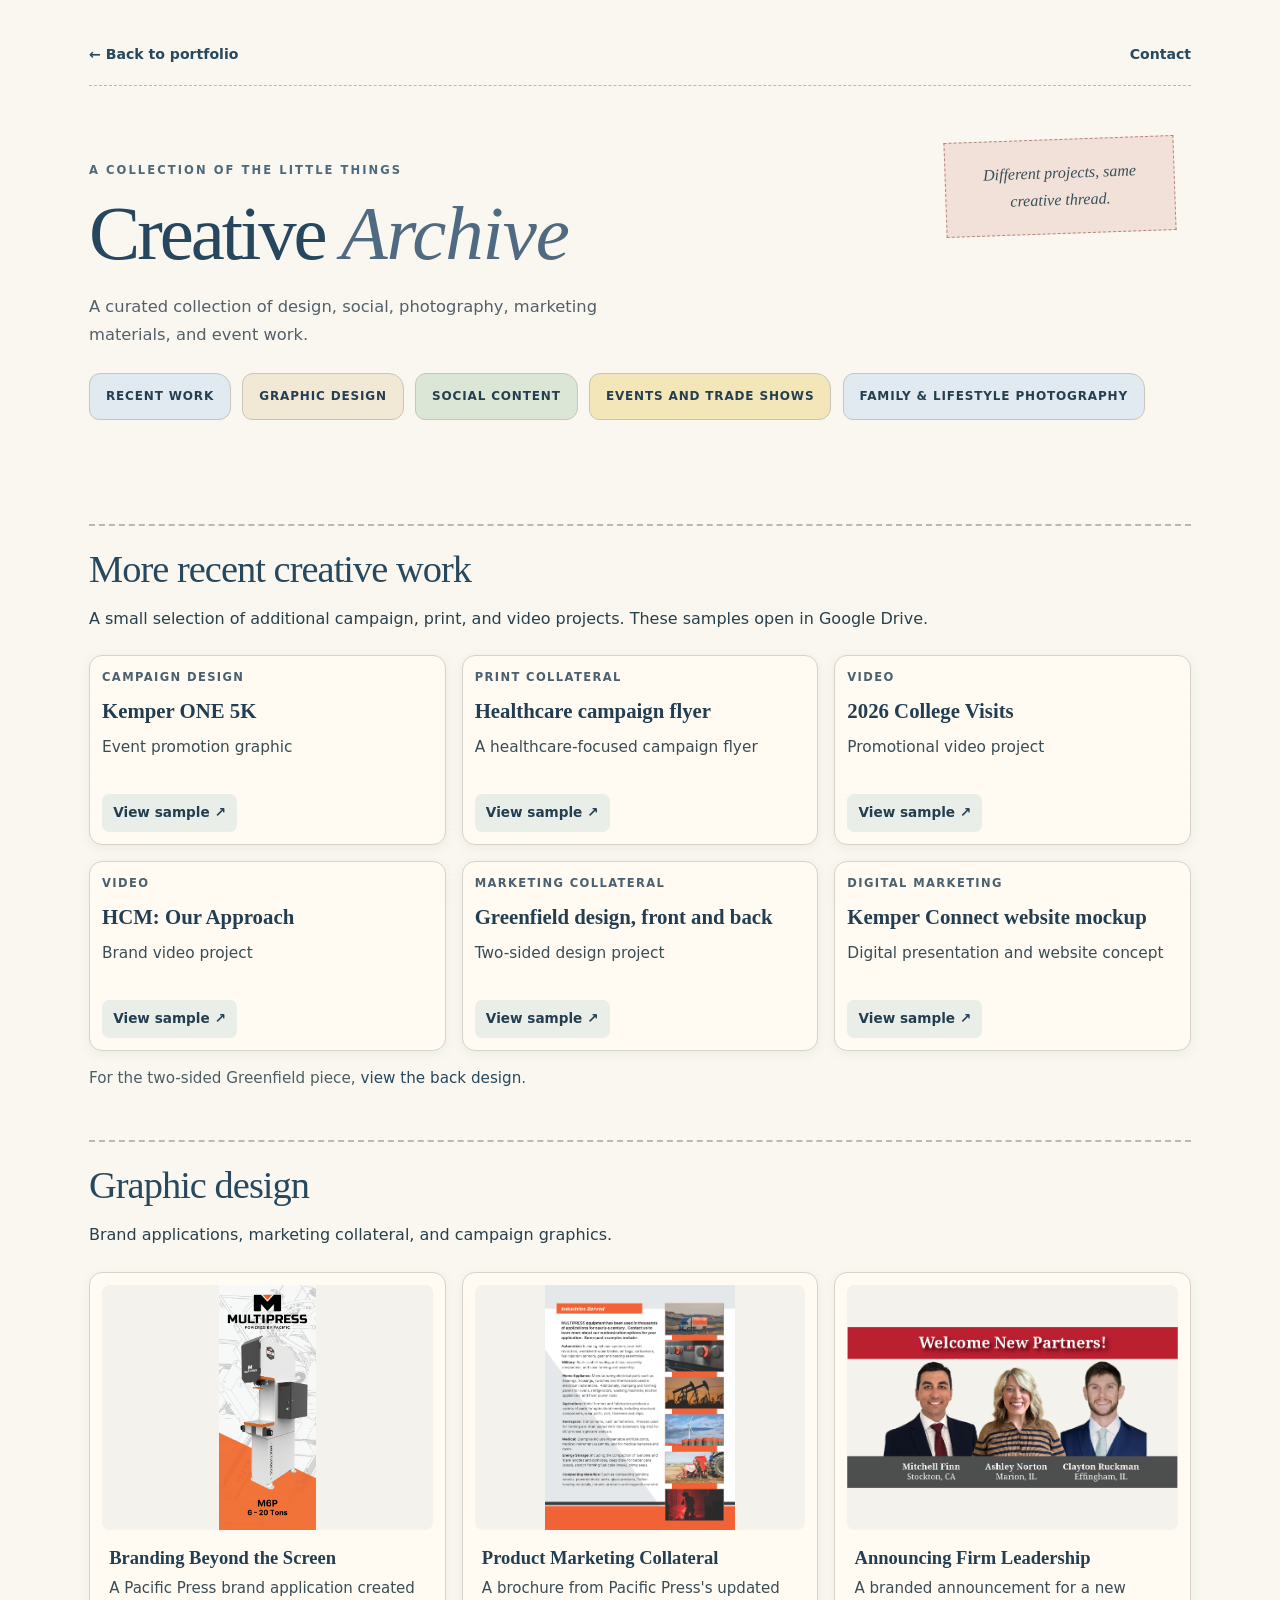
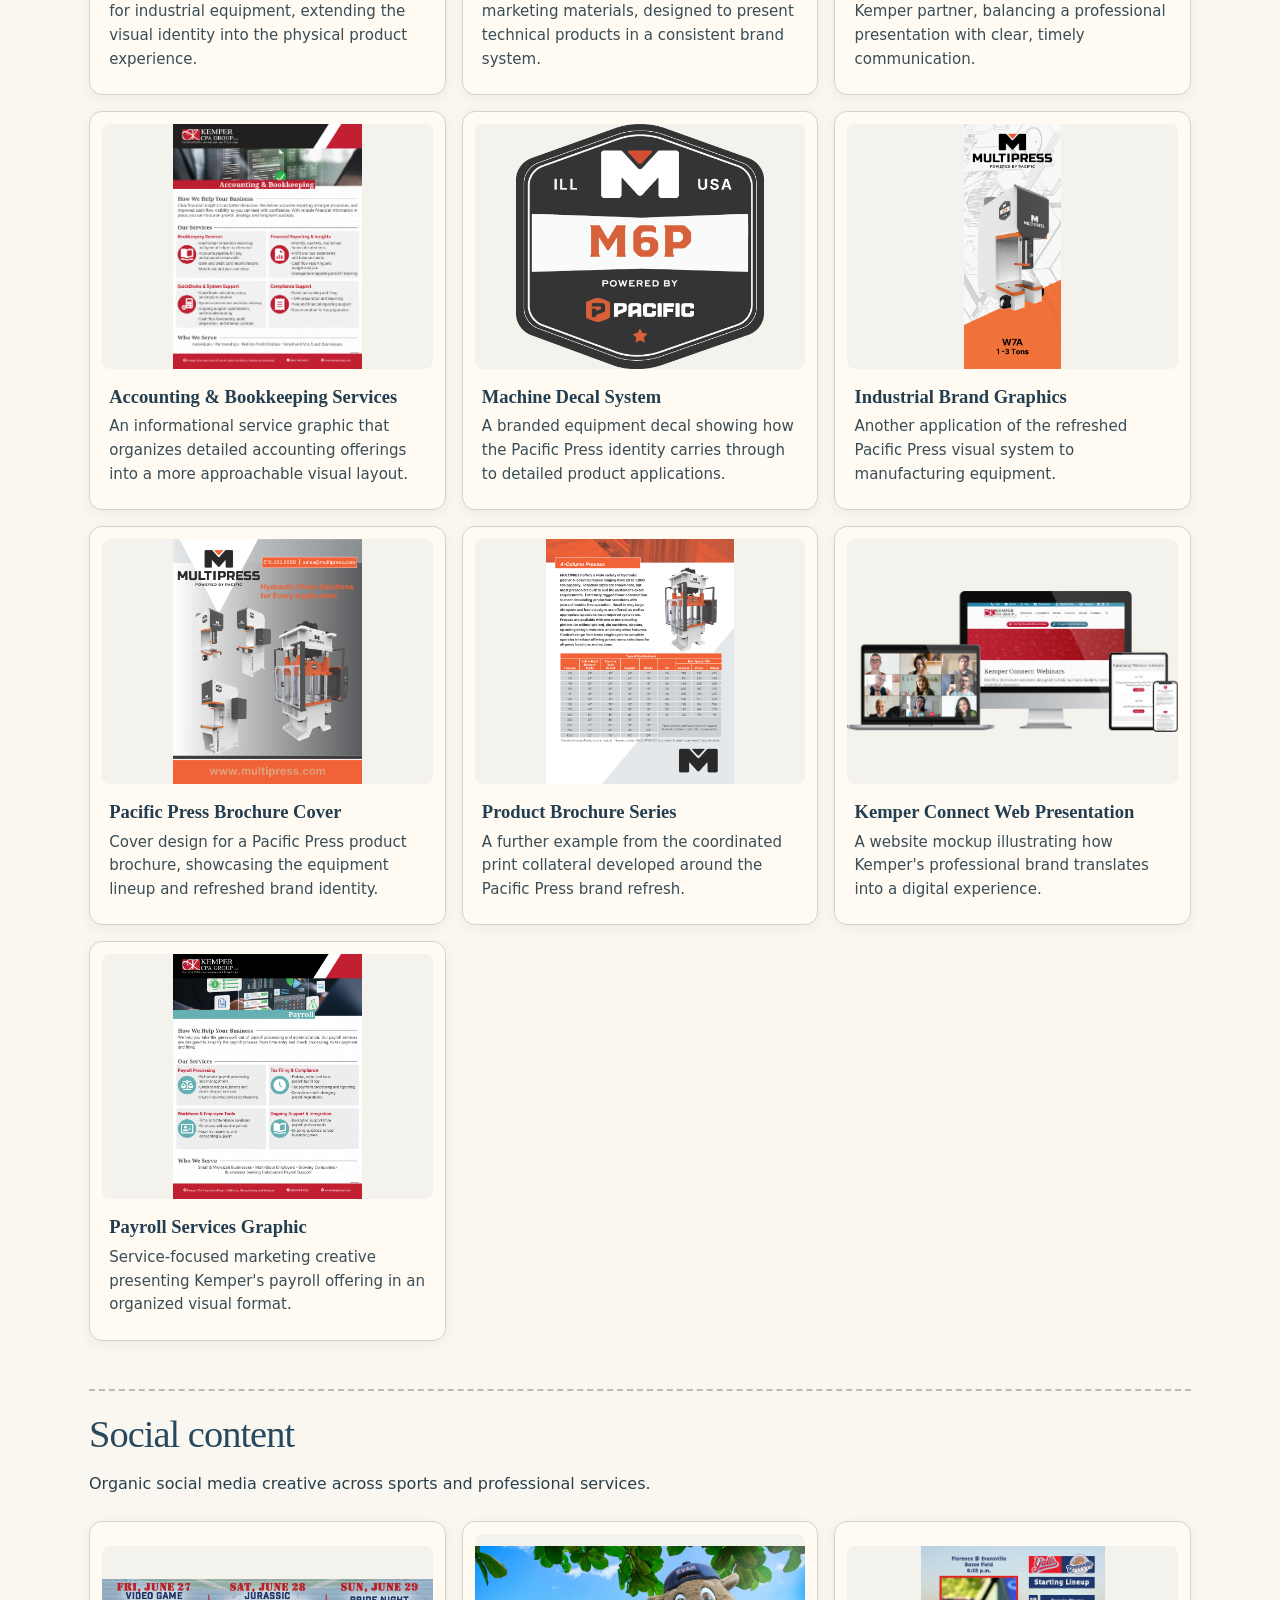
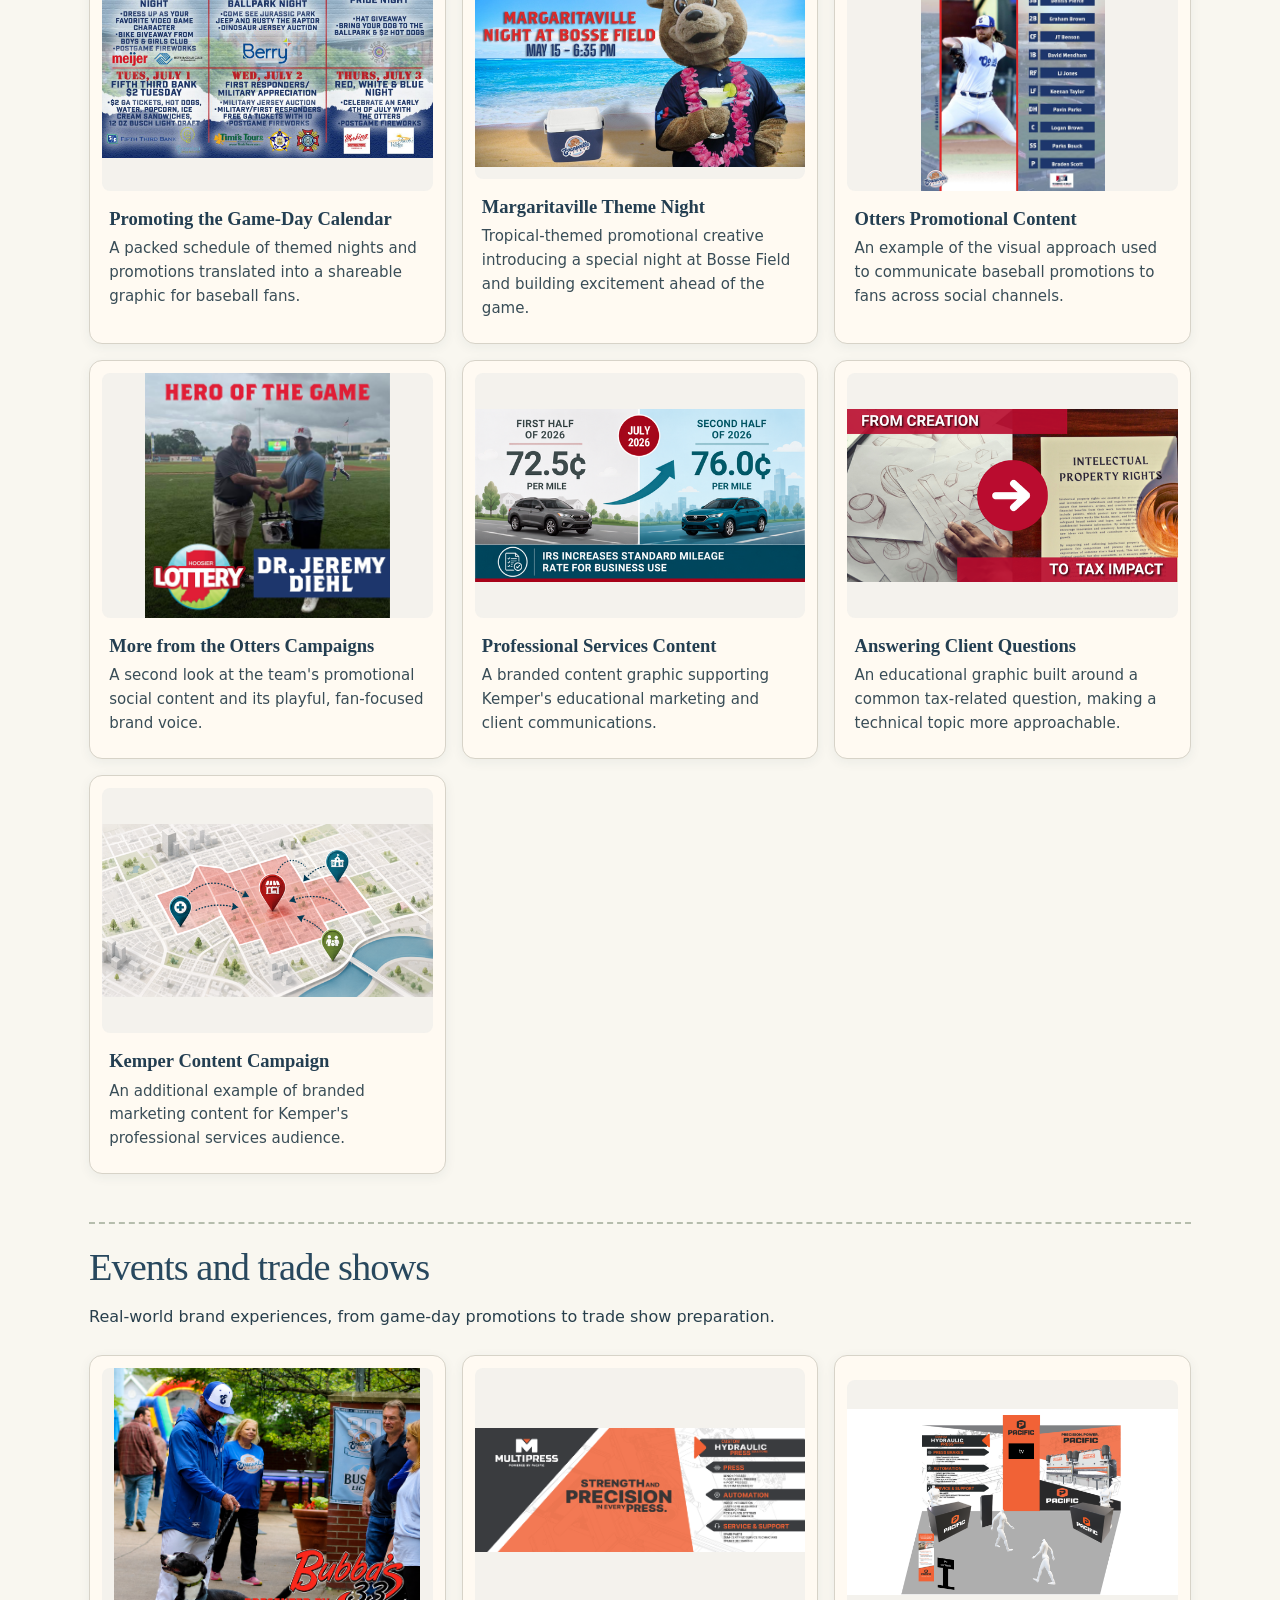
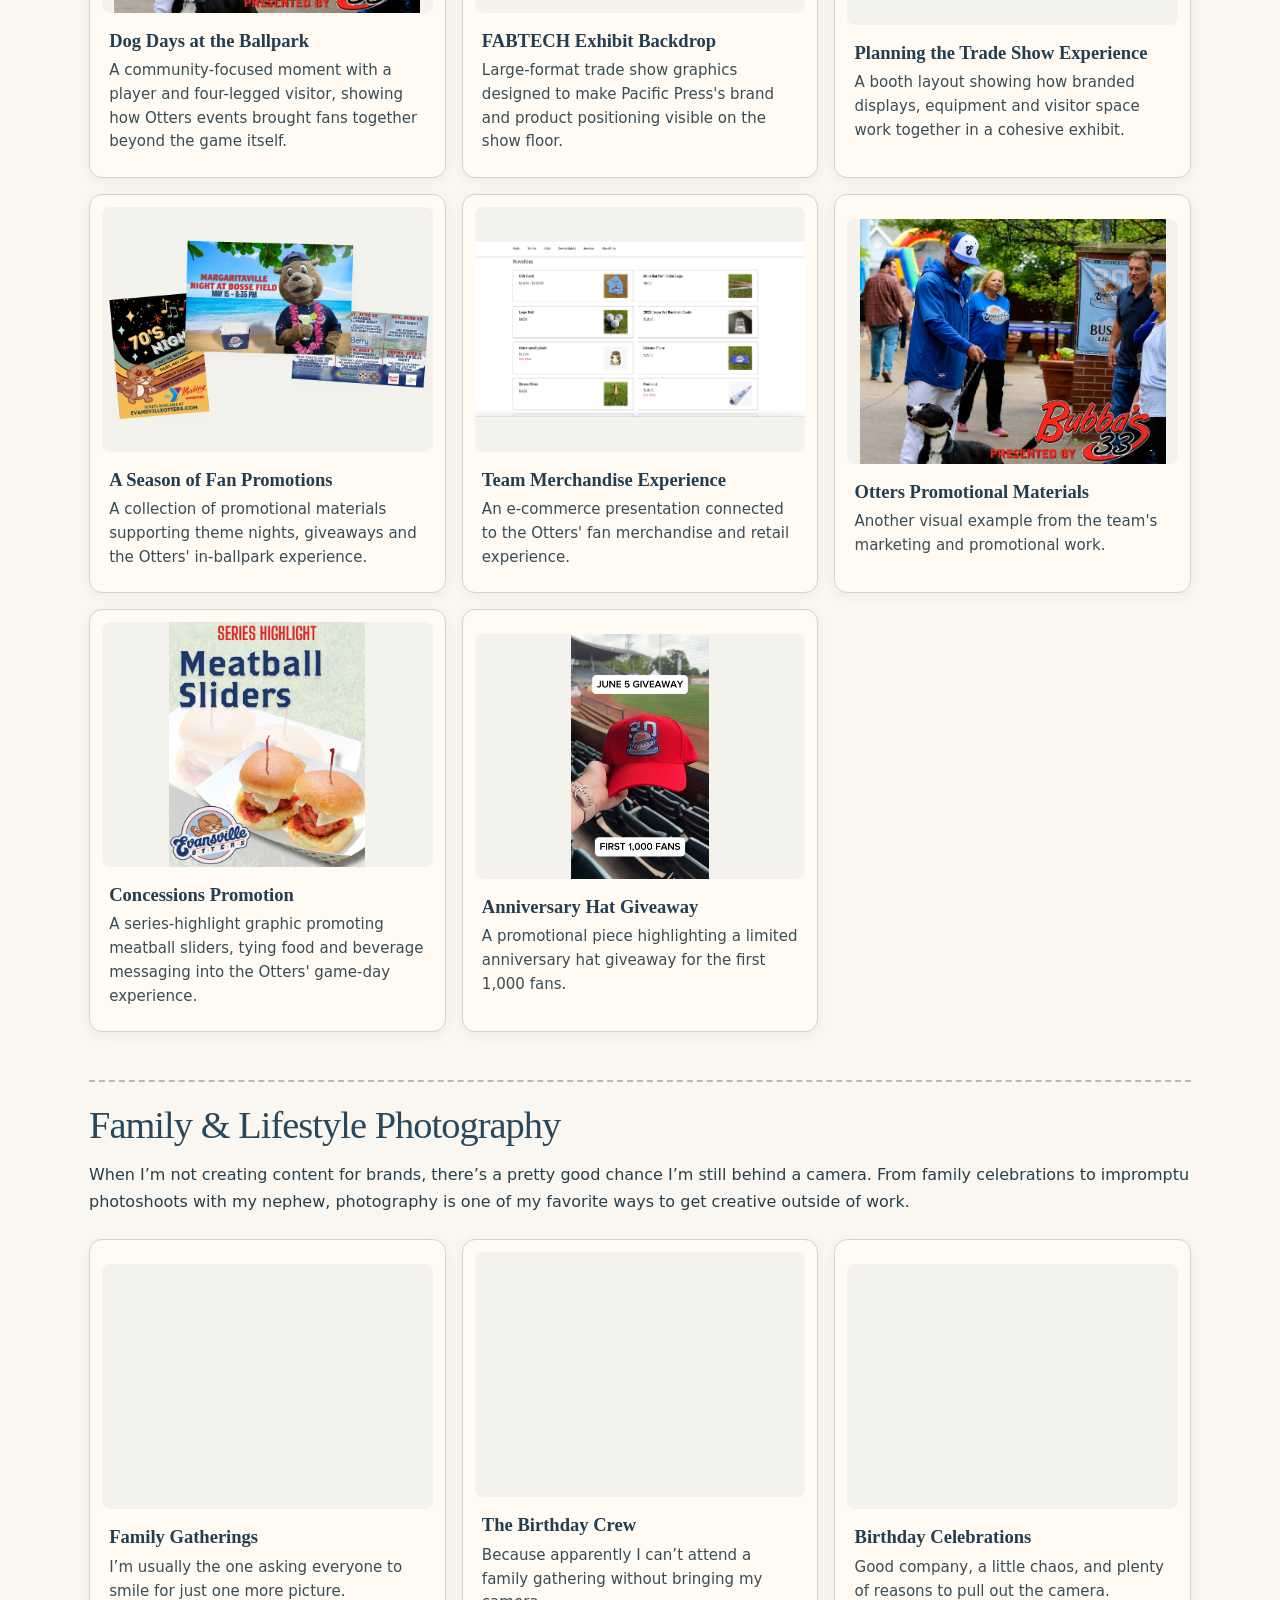
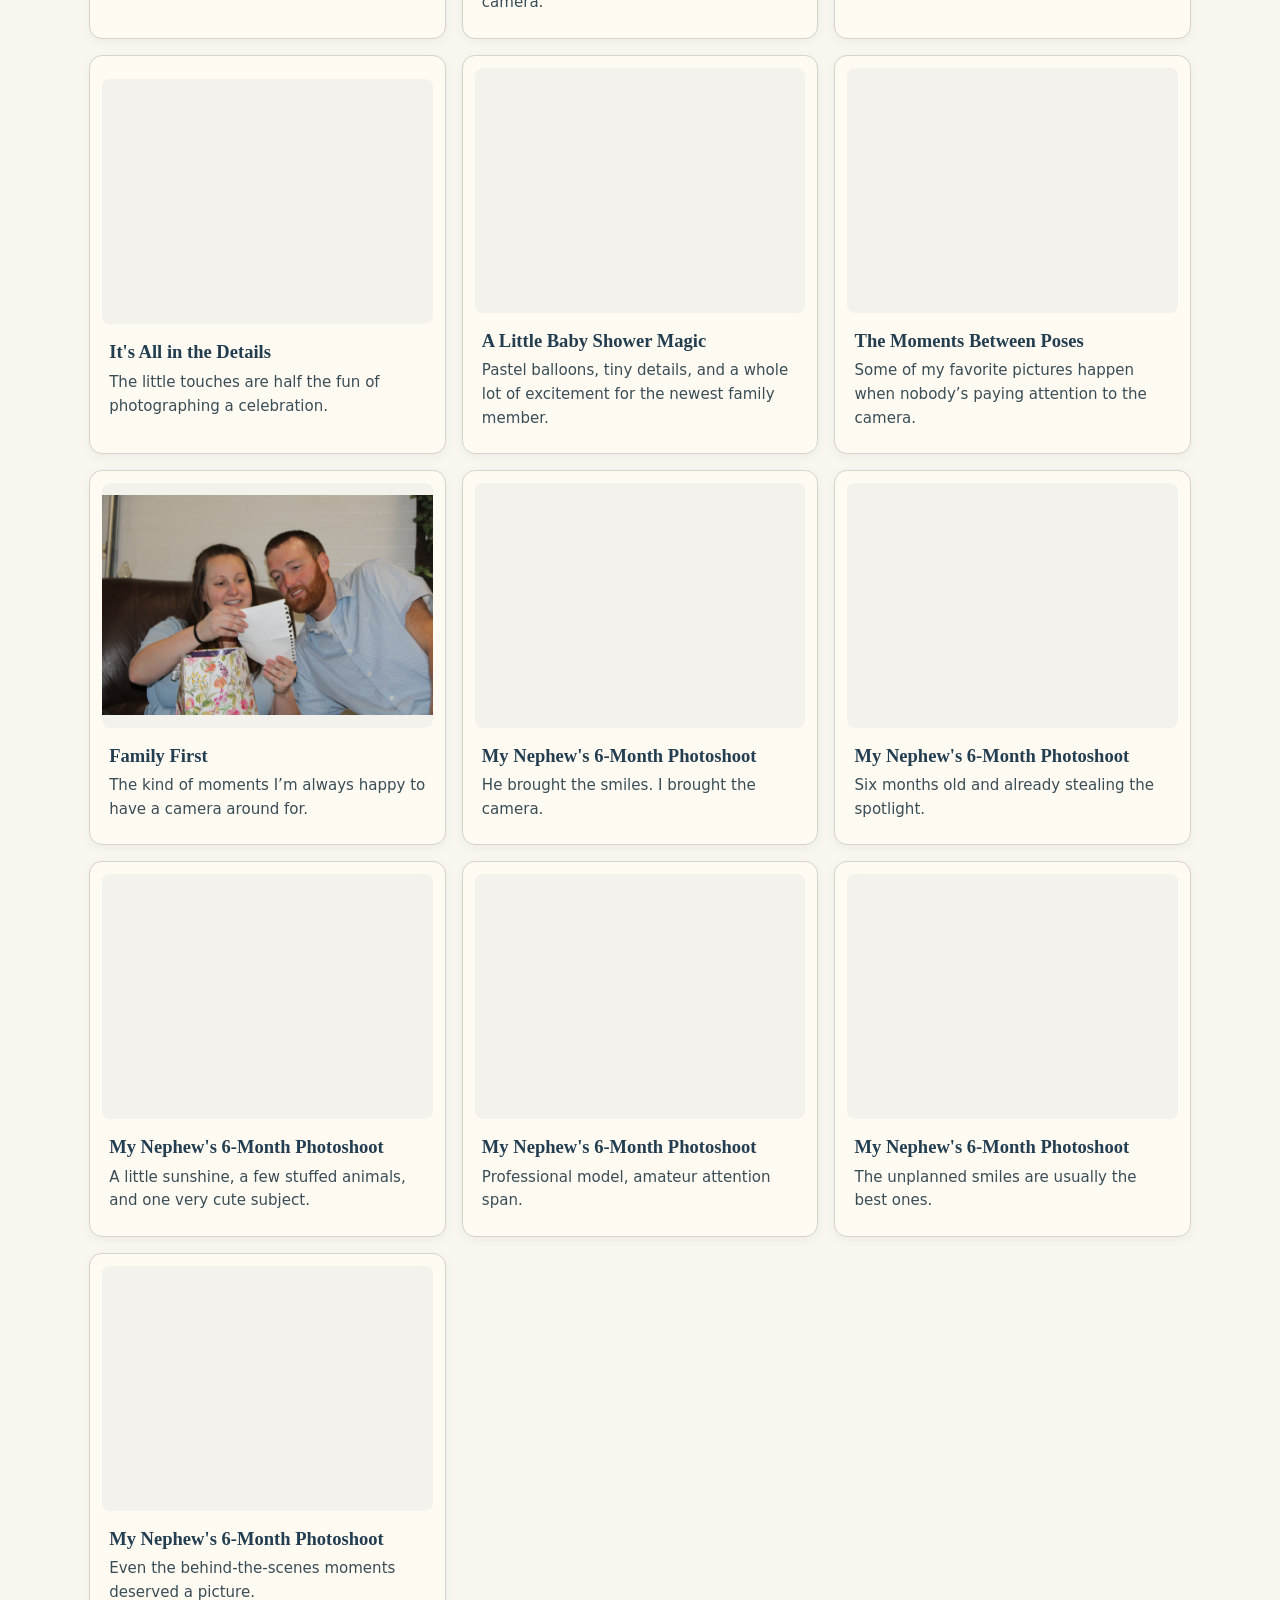
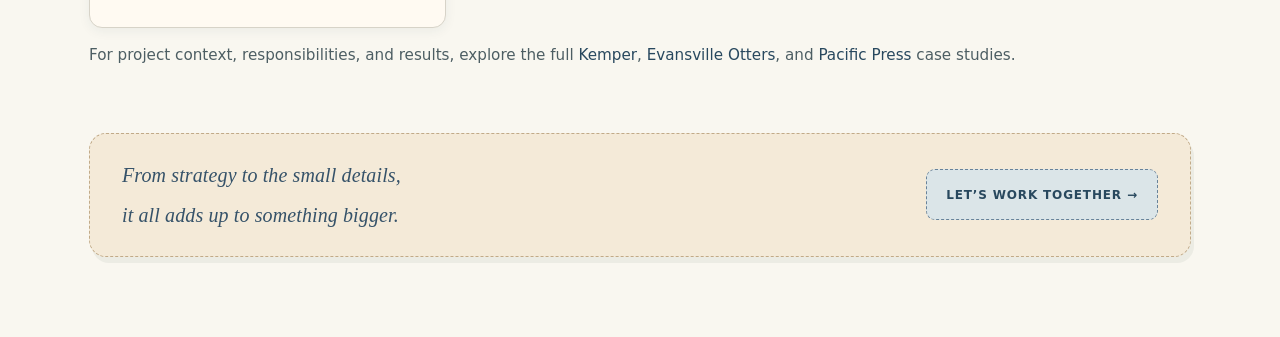
==== commit e3c132a7: "Select standout marketing projects as featured quilt patches" ====
--- a/creative-archive.html
+++ b/creative-archive.html
@@ -1 +1 @@
-<!doctype html><html lang="en"><head><meta charset="utf-8"><meta name="viewport" content="width=device-width, initial-scale=1"><title>Creative Archive | Kelsi Raben</title><meta name="description" content="Explore selected photography, graphic design, social media content, and event marketing from Kelsi Raben's portfolio."><meta name="robots" content="index,follow"><link rel="stylesheet" href="styles.css"><link rel="stylesheet" href="quilt-refresh-v3.css"><link rel="stylesheet" href="portfolio-review.css"><link rel="stylesheet" href="creative-archive-quilt.css"><style>body{background:#f9f7f0;color:#283f4c}.archive-wrap{max-width:1150px;margin:auto;padding:2rem 1.5rem 5rem}.archive-top{display:flex;justify-content:space-between;align-items:center;gap:1rem;flex-wrap:wrap}.archive-top a,.archive-wrap a{color:#28485e}.archive-intro{padding:4rem 0 2rem}.archive-intro h1{font-size:clamp(2.5rem,6vw,5rem);line-height:1.1}.archive-jump{display:flex;gap:.7rem;flex-wrap:wrap;margin:1.5rem 0}.archive-jump a{padding:.55rem .9rem;border:1px solid #a8b6b4;border-radius:99px;background:#fffdf6}.gallery-section{margin-top:3rem;padding-top:1.5rem;border-top:2px dashed #b6bdad;scroll-margin-top:2rem}.gallery-section h2{font-size:clamp(1.7rem,3vw,2.6rem)}.gallery-grid{display:grid;grid-template-columns:repeat(3,minmax(0,1fr));gap:1rem;margin-top:1.5rem}.gallery-figure{margin:0;padding:.85rem;background:#fff;border:1px solid #d6d8ce;border-radius:1rem;box-shadow:0 5px 14px #243b5320;min-width:0;display:flex;flex-direction:column}.gallery-figure>a{display:block;width:100%;min-width:0}.gallery-figure img{display:block;width:100%;height:260px;object-fit:contain;background:#f1f0eb;border-radius:.6rem}.gallery-figure figcaption{display:block;width:100%;padding:1rem .2rem .3rem;font-size:.95rem;line-height:1.55}.gallery-figure figcaption strong{display:block;font-size:1.1rem;line-height:1.3;margin-bottom:.4rem;color:#28485e}.gallery-figure figcaption span{display:block;color:#45545a}.archive-note{font-size:.95rem;color:#4d5e63}@media(max-width:720px){.gallery-grid{grid-template-columns:1fr}.gallery-figure img{height:auto;max-height:420px}.archive-intro{padding:2.5rem 0 1rem}}.recent-work-grid{display:grid;grid-template-columns:repeat(3,minmax(0,1fr));gap:1rem;margin-top:1.4rem}.recent-work-card{display:flex;flex-direction:column;gap:.55rem;padding:1.35rem;min-height:190px;background:#fffaf0;border:1px solid #d6d8ce;border-radius:20px 15px 22px 17px;box-shadow:0 5px 14px #243b5312;text-decoration:none;transition:transform .2s,box-shadow .2s}.recent-work-card:hover,.recent-work-card:focus-visible{transform:translateY(-3px);box-shadow:0 9px 18px #243b5322}.recent-work-card strong{font-family:Georgia,serif;font-size:1.35rem;line-height:1.2;color:#28485e}.recent-work-card>span:not(.recent-type):not(.recent-open){font-size:.95rem;color:#4d5e63}.recent-type{font-size:.72rem;text-transform:uppercase;letter-spacing:.12em;font-weight:700;color:#536b77}.recent-open{margin-top:auto;font-size:.85rem;font-weight:700;color:#28485e}@media(max-width:800px){.recent-work-grid{grid-template-columns:repeat(2,minmax(0,1fr))}}@media(max-width:520px){.recent-work-grid{grid-template-columns:1fr}}</style></head><body><main class="archive-wrap"><div class="archive-top"><a href="index.html#archive">← Back to portfolio</a><a href="index.html#contact">Contact</a></div><header class="archive-intro"><p class="archive-eyebrow">A collection of the little things</p><h1>Creative <em>Archive</em></h1><p class="archive-lede">A curated collection of design, social, photography, marketing materials, and event work.</p><div class="archive-thread">Different projects, same creative thread.</div><nav class="archive-jump" aria-label="Gallery categories"><a href="#recent">Recent work</a><a href="#design">Graphic design</a><a href="#social">Social content</a><a href="#events">Events and trade shows</a><a href="#family">Family &amp; lifestyle photography</a></nav></header><section id="recent" class="gallery-section"><h2>More recent creative work</h2><p>A small selection of additional campaign, print, and video projects. These samples open in Google Drive.</p><div class="recent-work-grid"><a class="recent-work-card" href="https://drive.google.com/file/d/1Xp5edNjoACJ8HeXAK9EYBdyHrojb8BBX/view" target="_blank" rel="noopener noreferrer"><span class="recent-type">Campaign design</span><strong>Kemper ONE 5K</strong><span>Event promotion graphic</span><span class="recent-open">View sample ↗</span></a><a class="recent-work-card" href="https://drive.google.com/file/d/1CCCkZJUMIs7hb88Ncjm3LPDnKKsEHUKR/view" target="_blank" rel="noopener noreferrer"><span class="recent-type">Print collateral</span><strong>Healthcare campaign flyer</strong><span>A healthcare-focused campaign flyer</span><span class="recent-open">View sample ↗</span></a><a class="recent-work-card" href="https://drive.google.com/file/d/1rX84Nqw8ZfhyyiqcOeYTmWe6iErKmeoK/view" target="_blank" rel="noopener noreferrer"><span class="recent-type">Video</span><strong>2026 College Visits</strong><span>Promotional video project</span><span class="recent-open">View sample ↗</span></a><a class="recent-work-card" href="https://drive.google.com/file/d/1xXma6j8l1Fzp8GvVVfchm55JfxikZL8H/view" target="_blank" rel="noopener noreferrer"><span class="recent-type">Video</span><strong>HCM: Our Approach</strong><span>Brand video project</span><span class="recent-open">View sample ↗</span></a><a class="recent-work-card" href="https://drive.google.com/file/d/1TP5TFNT0whhhReFV518iaGQANhw85ojM/view" target="_blank" rel="noopener noreferrer"><span class="recent-type">Marketing collateral</span><strong>Greenfield design, front and back</strong><span>Two-sided design project</span><span class="recent-open">View sample ↗</span></a><a class="recent-work-card" href="https://drive.google.com/file/d/1W5qGyujKYtYn1hzjC1MCUCSINl0uW53P/view" target="_blank" rel="noopener noreferrer"><span class="recent-type">Digital marketing</span><strong>Kemper Connect website mockup</strong><span>Digital presentation and website concept</span><span class="recent-open">View sample ↗</span></a></div><p class="archive-note">For the two-sided Greenfield piece, <a href="https://drive.google.com/file/d/1Erd5tMJKOLxou_pkv6LyXhhX8_cj0deN/view" target="_blank" rel="noopener noreferrer">view the back design</a>.</p></section><section id="design" class="gallery-section"><h2>Graphic design</h2><p>Brand applications, marketing collateral, and campaign graphics.</p><div class="gallery-grid"><figure class="gallery-figure"><a href="assets/pacific-press/machine-graphics-1.png" target="_blank" rel="noopener noreferrer" aria-label="Open full image: Pacific Press machine branding"><img src="assets/pacific-press/machine-graphics-1.png" alt="Pacific Press machine branding" loading="lazy"></a><figcaption><strong>Branding Beyond the Screen</strong><span>A Pacific Press brand application created for industrial equipment, extending the visual identity into the physical product experience.</span></figcaption></figure><figure class="gallery-figure"><a href="assets/pacific-press/brochure-1.png" target="_blank" rel="noopener noreferrer" aria-label="Open full image: Pacific Press brochure design"><img src="assets/pacific-press/brochure-1.png" alt="Pacific Press brochure design" loading="lazy"></a><figcaption><strong>Product Marketing Collateral</strong><span>A brochure from Pacific Press's updated marketing materials, designed to present technical products in a consistent brand system.</span></figcaption></figure><figure class="gallery-figure"><a href="assets/kemper/New%20Partner%20Graphic%206-2026.png" target="_blank" rel="noopener noreferrer" aria-label="Open full image: Kemper partner announcement graphic"><img src="assets/kemper/New Partner Graphic 6-2026.png" alt="Kemper partner announcement graphic" loading="lazy"></a><figcaption><strong>Announcing Firm Leadership</strong><span>A branded announcement for a new Kemper partner, balancing a professional presentation with clear, timely communication.</span></figcaption></figure><figure class="gallery-figure"><a href="assets/kemper/Accounting%20&%20Bookkeeping%20-%20V001SS0426.png" target="_blank" rel="noopener noreferrer" aria-label="Open full image: Kemper accounting and bookkeeping infographic"><img src="assets/kemper/Accounting &amp; Bookkeeping - V001SS0426.png" alt="Kemper accounting and bookkeeping infographic" loading="lazy"></a><figcaption><strong>Accounting & Bookkeeping Services</strong><span>An informational service graphic that organizes detailed accounting offerings into a more approachable visual layout.</span></figcaption></figure><figure class="gallery-figure"><a href="assets/pacific-press/m6p-decal.png" target="_blank" rel="noopener noreferrer" aria-label="Open full image: Machine Decal System"><img src="assets/pacific-press/m6p-decal.png" alt="Machine Decal System" loading="lazy"></a><figcaption><strong>Machine Decal System</strong><span>A branded equipment decal showing how the Pacific Press identity carries through to detailed product applications.</span></figcaption></figure><figure class="gallery-figure"><a href="assets/pacific-press/machine-graphics-3.png" target="_blank" rel="noopener noreferrer" aria-label="Open full image: Industrial Brand Graphics"><img src="assets/pacific-press/machine-graphics-3.png" alt="Industrial Brand Graphics" loading="lazy"></a><figcaption><strong>Industrial Brand Graphics</strong><span>Another application of the refreshed Pacific Press visual system to manufacturing equipment.</span></figcaption></figure><figure class="gallery-figure"><a href="assets/pacific-press/brochure-3.png" target="_blank" rel="noopener noreferrer" aria-label="Open full image: Pacific Press Brochure Cover"><img src="assets/pacific-press/brochure-3.png" alt="Pacific Press Brochure Cover" loading="lazy"></a><figcaption><strong>Pacific Press Brochure Cover</strong><span>Cover design for a Pacific Press product brochure, showcasing the equipment lineup and refreshed brand identity.</span></figcaption></figure><figure class="gallery-figure"><a href="assets/pacific-press/brochure-6.png" target="_blank" rel="noopener noreferrer" aria-label="Open full image: Product Brochure Series"><img src="assets/pacific-press/brochure-6.png" alt="Product Brochure Series" loading="lazy"></a><figcaption><strong>Product Brochure Series</strong><span>A further example from the coordinated print collateral developed around the Pacific Press brand refresh.</span></figcaption></figure><figure class="gallery-figure"><a href="assets/kemper/Kemper%20Connect%20-website-mockup.png" target="_blank" rel="noopener noreferrer" aria-label="Open full image: Kemper Connect Web Presentation"><img src="assets/kemper/Kemper Connect -website-mockup.png" alt="Kemper Connect Web Presentation" loading="lazy"></a><figcaption><strong>Kemper Connect Web Presentation</strong><span>A website mockup illustrating how Kemper's professional brand translates into a digital experience.</span></figcaption></figure><figure class="gallery-figure"><a href="assets/kemper/Payroll%20-%20V006SS0426.png" target="_blank" rel="noopener noreferrer" aria-label="Open full image: Payroll Services Graphic"><img src="assets/kemper/Payroll - V006SS0426.png" alt="Payroll Services Graphic" loading="lazy"></a><figcaption><strong>Payroll Services Graphic</strong><span>Service-focused marketing creative presenting Kemper's payroll offering in an organized visual format.</span></figcaption></figure></div></section><section id="social" class="gallery-section"><h2>Social content</h2><p>Organic social media creative across sports and professional services.</p><div class="gallery-grid"><figure class="gallery-figure"><a href="assets/otters/Evansville%20Otters%20-%20Social%20Post%202.jpg" target="_blank" rel="noopener noreferrer" aria-label="Open full image: Evansville Otters social media post"><img src="assets/otters/Evansville Otters - Social Post 2.jpg" alt="Evansville Otters social media post" loading="lazy"></a><figcaption><strong>Promoting the Game-Day Calendar</strong><span>A packed schedule of themed nights and promotions translated into a shareable graphic for baseball fans.</span></figcaption></figure><figure class="gallery-figure"><a href="assets/otters/Evansville%20Otters%20-%20Social%20Post%205.jpg" target="_blank" rel="noopener noreferrer" aria-label="Open full image: Evansville Otters social media creative"><img src="assets/otters/Evansville Otters - Social Post 5.jpg" alt="Evansville Otters social media creative" loading="lazy"></a><figcaption><strong>Margaritaville Theme Night</strong><span>Tropical-themed promotional creative introducing a special night at Bosse Field and building excitement ahead of the game.</span></figcaption></figure><figure class="gallery-figure"><a href="assets/otters/Evansville%20Otters%20-%20Social%20Post%201.jpg" target="_blank" rel="noopener noreferrer" aria-label="Open full image: Otters Promotional Content"><img src="assets/otters/Evansville Otters - Social Post 1.jpg" alt="Otters Promotional Content" loading="lazy"></a><figcaption><strong>Otters Promotional Content</strong><span>An example of the visual approach used to communicate baseball promotions to fans across social channels.</span></figcaption></figure><figure class="gallery-figure"><a href="assets/otters/Evansville%20Otters%20-%20Social%20Post%203.jpg" target="_blank" rel="noopener noreferrer" aria-label="Open full image: More from the Otters Campaigns"><img src="assets/otters/Evansville Otters - Social Post 3.jpg" alt="More from the Otters Campaigns" loading="lazy"></a><figcaption><strong>More from the Otters Campaigns</strong><span>A second look at the team's promotional social content and its playful, fan-focused brand voice.</span></figcaption></figure><figure class="gallery-figure"><a href="assets/kemper/Blog%207-28-2026.png" target="_blank" rel="noopener noreferrer" aria-label="Open full image: Professional Services Content"><img src="assets/kemper/Blog 7-28-2026.png" alt="Professional Services Content" loading="lazy"></a><figcaption><strong>Professional Services Content</strong><span>A branded content graphic supporting Kemper's educational marketing and client communications.</span></figcaption></figure><figure class="gallery-figure"><a href="assets/kemper/Did%20you%20receive%20a%20letter%20from%20the%20IRS%20(3).png" target="_blank" rel="noopener noreferrer" aria-label="Open full image: Answering Client Questions"><img src="assets/kemper/Did you receive a letter from the IRS (3).png" alt="Answering Client Questions" loading="lazy"></a><figcaption><strong>Answering Client Questions</strong><span>An educational graphic built around a common tax-related question, making a technical topic more approachable.</span></figcaption></figure><figure class="gallery-figure"><a href="assets/kemper/8-11-2026.png" target="_blank" rel="noopener noreferrer" aria-label="Open full image: Kemper Content Campaign"><img src="assets/kemper/8-11-2026.png" alt="Kemper Content Campaign" loading="lazy"></a><figcaption><strong>Kemper Content Campaign</strong><span>An additional example of branded marketing content for Kemper's professional services audience.</span></figcaption></figure></div></section><section id="events" class="gallery-section"><h2>Events and trade shows</h2><p>Real-world brand experiences, from game-day promotions to trade show preparation.</p><div class="gallery-grid"><figure class="gallery-figure"><a href="assets/otters/55fcd361-c014-4c16-9ee3-3ee65ea74d9e.png" target="_blank" rel="noopener noreferrer" aria-label="Open full image: Dog Days community event"><img src="assets/otters/55fcd361-c014-4c16-9ee3-3ee65ea74d9e.png" alt="Evansville Otters player interacting with a dog during a community event" loading="lazy"></a><figcaption><strong>Dog Days at the Ballpark</strong><span>A community-focused moment with a player and four-legged visitor, showing how Otters events brought fans together beyond the game itself.</span></figcaption></figure><figure class="gallery-figure"><a href="assets/pacific-press/fabtech-backdrop.png" target="_blank" rel="noopener noreferrer" aria-label="Open full image: Pacific Press FABTECH backdrop"><img src="assets/pacific-press/fabtech-backdrop.png" alt="Pacific Press FABTECH backdrop" loading="lazy"></a><figcaption><strong>FABTECH Exhibit Backdrop</strong><span>Large-format trade show graphics designed to make Pacific Press's brand and product positioning visible on the show floor.</span></figcaption></figure><figure class="gallery-figure"><a href="assets/pacific-press/fabtech-booth-layout.png" target="_blank" rel="noopener noreferrer" aria-label="Open full image: FABTECH booth layout"><img src="assets/pacific-press/fabtech-booth-layout.png" alt="FABTECH booth layout" loading="lazy"></a><figcaption><strong>Planning the Trade Show Experience</strong><span>A booth layout showing how branded displays, equipment and visitor space work together in a cohesive exhibit.</span></figcaption></figure><figure class="gallery-figure"><a href="assets/otters/otters-hero.png" target="_blank" rel="noopener noreferrer" aria-label="Open full image: Evansville Otters event marketing"><img src="assets/otters/otters-hero.png" alt="Evansville Otters event marketing" loading="lazy"></a><figcaption><strong>A Season of Fan Promotions</strong><span>A collection of promotional materials supporting theme nights, giveaways and the Otters' in-ballpark experience.</span></figcaption></figure><figure class="gallery-figure"><a href="assets/otters/Otters%20ECommerce.png" target="_blank" rel="noopener noreferrer" aria-label="Open full image: Team Merchandise Experience"><img src="assets/otters/Otters ECommerce.png" alt="Team Merchandise Experience" loading="lazy"></a><figcaption><strong>Team Merchandise Experience</strong><span>An e-commerce presentation connected to the Otters' fan merchandise and retail experience.</span></figcaption></figure><figure class="gallery-figure"><a href="assets/otters/55fcd361-c014-4c16-9ee3-3ee65ea74d9e.png" target="_blank" rel="noopener noreferrer" aria-label="Open full image: Otters Promotional Materials"><img src="assets/otters/55fcd361-c014-4c16-9ee3-3ee65ea74d9e.png" alt="Otters Promotional Materials" loading="lazy"></a><figcaption><strong>Otters Promotional Materials</strong><span>Another visual example from the team's marketing and promotional work.</span></figcaption></figure><figure class="gallery-figure"><a href="assets/otters/502510157_18500760919060422_8121331711903519054_n.jpg" target="_blank" rel="noopener noreferrer" aria-label="Open full image: Concessions Promotion"><img src="assets/otters/502510157_18500760919060422_8121331711903519054_n.jpg" alt="Concessions Promotion" loading="lazy"></a><figcaption><strong>Concessions Promotion</strong><span>A series-highlight graphic promoting meatball sliders, tying food and beverage messaging into the Otters' game-day experience.</span></figcaption></figure><figure class="gallery-figure"><a href="assets/otters/502410389_18500729896060422_2513679461006669055_n.jpg" target="_blank" rel="noopener noreferrer" aria-label="Open full image: Anniversary Hat Giveaway"><img src="assets/otters/502410389_18500729896060422_2513679461006669055_n.jpg" alt="Anniversary Hat Giveaway" loading="lazy"></a><figcaption><strong>Anniversary Hat Giveaway</strong><span>A promotional piece highlighting a limited anniversary hat giveaway for the first 1,000 fans.</span></figcaption></figure></div></section><section id="family" class="gallery-section"><h2>Family &amp; Lifestyle Photography</h2><p>When I’m not creating content for brands, there’s a pretty good chance I’m still behind a camera. From family celebrations to impromptu photoshoots with my nephew, photography is one of my favorite ways to get creative outside of work.</p><div class="gallery-grid"><figure class="gallery-figure"><a href="assets/family-photography/IMG_7855.JPG" target="_blank" rel="noopener noreferrer" aria-label="Open full image: Family Gatherings"><img src="assets/family-photography/IMG_7855.JPG" alt="Family Gatherings" loading="lazy" decoding="async"></a><figcaption><strong>Family Gatherings</strong><span>I’m usually the one asking everyone to smile for just one more picture.</span></figcaption></figure><figure class="gallery-figure"><a href="assets/family-photography/IMG_7890.JPG" target="_blank" rel="noopener noreferrer" aria-label="Open full image: The Birthday Crew"><img src="assets/family-photography/IMG_7890.JPG" alt="The Birthday Crew" loading="lazy" decoding="async"></a><figcaption><strong>The Birthday Crew</strong><span>Because apparently I can’t attend a family gathering without bringing my camera.</span></figcaption></figure><figure class="gallery-figure"><a href="assets/family-photography/IMG_7902.JPG" target="_blank" rel="noopener noreferrer" aria-label="Open full image: Birthday Celebrations"><img src="assets/family-photography/IMG_7902.JPG" alt="Birthday Celebrations" loading="lazy" decoding="async"></a><figcaption><strong>Birthday Celebrations</strong><span>Good company, a little chaos, and plenty of reasons to pull out the camera.</span></figcaption></figure><figure class="gallery-figure"><a href="assets/family-photography/IMG_7445.JPG" target="_blank" rel="noopener noreferrer" aria-label="Open full image: It&#39;s All in the Details"><img src="assets/family-photography/IMG_7445.JPG" alt="It&#39;s All in the Details" loading="lazy" decoding="async"></a><figcaption><strong>It&#39;s All in the Details</strong><span>The little touches are half the fun of photographing a celebration.</span></figcaption></figure><figure class="gallery-figure"><a href="assets/family-photography/IMG_7452.JPG" target="_blank" rel="noopener noreferrer" aria-label="Open full image: A Little Baby Shower Magic"><img src="assets/family-photography/IMG_7452.JPG" alt="A Little Baby Shower Magic" loading="lazy" decoding="async"></a><figcaption><strong>A Little Baby Shower Magic</strong><span>Pastel balloons, tiny details, and a whole lot of excitement for the newest family member.</span></figcaption></figure><figure class="gallery-figure"><a href="assets/family-photography/IMG_7595.JPG" target="_blank" rel="noopener noreferrer" aria-label="Open full image: The Moments Between Poses"><img src="assets/family-photography/IMG_7595.JPG" alt="The Moments Between Poses" loading="lazy" decoding="async"></a><figcaption><strong>The Moments Between Poses</strong><span>Some of my favorite pictures happen when nobody’s paying attention to the camera.</span></figcaption></figure><figure class="gallery-figure"><a href="assets/family-photography/IMG_7606.JPG" target="_blank" rel="noopener noreferrer" aria-label="Open full image: Family First"><img src="assets/family-photography/IMG_7606.JPG" alt="Family First" loading="lazy" decoding="async"></a><figcaption><strong>Family First</strong><span>The kind of moments I’m always happy to have a camera around for.</span></figcaption></figure><figure class="gallery-figure"><a href="assets/family-photography/IMG_8005.JPG" target="_blank" rel="noopener noreferrer" aria-label="Open full image: My Nephew&#39;s 6-Month Photoshoot"><img src="assets/family-photography/IMG_8005.JPG" alt="My Nephew&#39;s 6-Month Photoshoot" loading="lazy" decoding="async"></a><figcaption><strong>My Nephew&#39;s 6-Month Photoshoot</strong><span>He brought the smiles. I brought the camera.</span></figcaption></figure><figure class="gallery-figure"><a href="assets/family-photography/IMG_8019.JPG" target="_blank" rel="noopener noreferrer" aria-label="Open full image: My Nephew&#39;s 6-Month Photoshoot"><img src="assets/family-photography/IMG_8019.JPG" alt="My Nephew&#39;s 6-Month Photoshoot" loading="lazy" decoding="async"></a><figcaption><strong>My Nephew&#39;s 6-Month Photoshoot</strong><span>Six months old and already stealing the spotlight.</span></figcaption></figure><figure class="gallery-figure"><a href="assets/family-photography/IMG_8142.JPG" target="_blank" rel="noopener noreferrer" aria-label="Open full image: My Nephew&#39;s 6-Month Photoshoot"><img src="assets/family-photography/IMG_8142.JPG" alt="My Nephew&#39;s 6-Month Photoshoot" loading="lazy" decoding="async"></a><figcaption><strong>My Nephew&#39;s 6-Month Photoshoot</strong><span>A little sunshine, a few stuffed animals, and one very cute subject.</span></figcaption></figure><figure class="gallery-figure"><a href="assets/family-photography/IMG_8174.JPG" target="_blank" rel="noopener noreferrer" aria-label="Open full image: My Nephew&#39;s 6-Month Photoshoot"><img src="assets/family-photography/IMG_8174.JPG" alt="My Nephew&#39;s 6-Month Photoshoot" loading="lazy" decoding="async"></a><figcaption><strong>My Nephew&#39;s 6-Month Photoshoot</strong><span>Professional model, amateur attention span.</span></figcaption></figure><figure class="gallery-figure"><a href="assets/family-photography/IMG_8229.JPG" target="_blank" rel="noopener noreferrer" aria-label="Open full image: My Nephew&#39;s 6-Month Photoshoot"><img src="assets/family-photography/IMG_8229.JPG" alt="My Nephew&#39;s 6-Month Photoshoot" loading="lazy" decoding="async"></a><figcaption><strong>My Nephew&#39;s 6-Month Photoshoot</strong><span>The unplanned smiles are usually the best ones.</span></figcaption></figure><figure class="gallery-figure"><a href="assets/family-photography/IMG_8427.JPG" target="_blank" rel="noopener noreferrer" aria-label="Open full image: My Nephew&#39;s 6-Month Photoshoot"><img src="assets/family-photography/IMG_8427.JPG" alt="My Nephew&#39;s 6-Month Photoshoot" loading="lazy" decoding="async"></a><figcaption><strong>My Nephew&#39;s 6-Month Photoshoot</strong><span>Even the behind-the-scenes moments deserved a picture.</span></figcaption></figure></div></section><p class="archive-note">For project context, responsibilities, and results, explore the full <a href="kemper.html">Kemper</a>, <a href="otters.html">Evansville Otters</a>, and <a href="pacific-press.html">Pacific Press</a> case studies.</p><footer class="archive-footer"><div><span>From strategy to the small details,</span><strong>it all adds up to something bigger.</strong></div><a href="index.html#contact">Let’s work together →</a></footer></main></body></html>+<!doctype html><html lang="en"><head><meta charset="utf-8"><meta name="viewport" content="width=device-width, initial-scale=1"><title>Creative Archive | Kelsi Raben</title><meta name="description" content="Explore selected photography, graphic design, social media content, and event marketing from Kelsi Raben's portfolio."><meta name="robots" content="index,follow"><link rel="stylesheet" href="styles.css"><link rel="stylesheet" href="quilt-refresh-v3.css"><link rel="stylesheet" href="portfolio-review.css"><link rel="stylesheet" href="creative-archive-quilt.css"><style>body{background:#f9f7f0;color:#283f4c}.archive-wrap{max-width:1150px;margin:auto;padding:2rem 1.5rem 5rem}.archive-top{display:flex;justify-content:space-between;align-items:center;gap:1rem;flex-wrap:wrap}.archive-top a,.archive-wrap a{color:#28485e}.archive-intro{padding:4rem 0 2rem}.archive-intro h1{font-size:clamp(2.5rem,6vw,5rem);line-height:1.1}.archive-jump{display:flex;gap:.7rem;flex-wrap:wrap;margin:1.5rem 0}.archive-jump a{padding:.55rem .9rem;border:1px solid #a8b6b4;border-radius:99px;background:#fffdf6}.gallery-section{margin-top:3rem;padding-top:1.5rem;border-top:2px dashed #b6bdad;scroll-margin-top:2rem}.gallery-section h2{font-size:clamp(1.7rem,3vw,2.6rem)}.gallery-grid{display:grid;grid-template-columns:repeat(3,minmax(0,1fr));gap:1rem;margin-top:1.5rem}.gallery-figure{margin:0;padding:.85rem;background:#fff;border:1px solid #d6d8ce;border-radius:1rem;box-shadow:0 5px 14px #243b5320;min-width:0;display:flex;flex-direction:column}.gallery-figure>a{display:block;width:100%;min-width:0}.gallery-figure img{display:block;width:100%;height:260px;object-fit:contain;background:#f1f0eb;border-radius:.6rem}.gallery-figure figcaption{display:block;width:100%;padding:1rem .2rem .3rem;font-size:.95rem;line-height:1.55}.gallery-figure figcaption strong{display:block;font-size:1.1rem;line-height:1.3;margin-bottom:.4rem;color:#28485e}.gallery-figure figcaption span{display:block;color:#45545a}.archive-note{font-size:.95rem;color:#4d5e63}@media(max-width:720px){.gallery-grid{grid-template-columns:1fr}.gallery-figure img{height:auto;max-height:420px}.archive-intro{padding:2.5rem 0 1rem}}.recent-work-grid{display:grid;grid-template-columns:repeat(3,minmax(0,1fr));gap:1rem;margin-top:1.4rem}.recent-work-card{display:flex;flex-direction:column;gap:.55rem;padding:1.35rem;min-height:190px;background:#fffaf0;border:1px solid #d6d8ce;border-radius:20px 15px 22px 17px;box-shadow:0 5px 14px #243b5312;text-decoration:none;transition:transform .2s,box-shadow .2s}.recent-work-card:hover,.recent-work-card:focus-visible{transform:translateY(-3px);box-shadow:0 9px 18px #243b5322}.recent-work-card strong{font-family:Georgia,serif;font-size:1.35rem;line-height:1.2;color:#28485e}.recent-work-card>span:not(.recent-type):not(.recent-open){font-size:.95rem;color:#4d5e63}.recent-type{font-size:.72rem;text-transform:uppercase;letter-spacing:.12em;font-weight:700;color:#536b77}.recent-open{margin-top:auto;font-size:.85rem;font-weight:700;color:#28485e}@media(max-width:800px){.recent-work-grid{grid-template-columns:repeat(2,minmax(0,1fr))}}@media(max-width:520px){.recent-work-grid{grid-template-columns:1fr}}</style></head><body><main class="archive-wrap"><div class="archive-top"><a href="index.html#archive">← Back to portfolio</a><a href="index.html#contact">Contact</a></div><header class="archive-intro"><p class="archive-eyebrow">A collection of the little things</p><h1>Creative <em>Archive</em></h1><p class="archive-lede">A curated collection of design, social, photography, marketing materials, and event work.</p><div class="archive-thread">Different projects, same creative thread.</div><nav class="archive-jump" aria-label="Gallery categories"><a href="#recent">Recent work</a><a href="#design">Graphic design</a><a href="#social">Social content</a><a href="#events">Events and trade shows</a><a href="#family">Family &amp; lifestyle photography</a></nav></header><section id="recent" class="gallery-section"><h2>More recent creative work</h2><p>A small selection of additional campaign, print, and video projects. These samples open in Google Drive.</p><div class="recent-work-grid"><a class="recent-work-card quilt-feature" href="https://drive.google.com/file/d/1Xp5edNjoACJ8HeXAK9EYBdyHrojb8BBX/view" target="_blank" rel="noopener noreferrer"><span class="recent-type">Campaign design</span><strong>Kemper ONE 5K</strong><span>Event promotion graphic</span><span class="recent-open">View sample ↗</span></a><a class="recent-work-card" href="https://drive.google.com/file/d/1CCCkZJUMIs7hb88Ncjm3LPDnKKsEHUKR/view" target="_blank" rel="noopener noreferrer"><span class="recent-type">Print collateral</span><strong>Healthcare campaign flyer</strong><span>A healthcare-focused campaign flyer</span><span class="recent-open">View sample ↗</span></a><a class="recent-work-card" href="https://drive.google.com/file/d/1rX84Nqw8ZfhyyiqcOeYTmWe6iErKmeoK/view" target="_blank" rel="noopener noreferrer"><span class="recent-type">Video</span><strong>2026 College Visits</strong><span>Promotional video project</span><span class="recent-open">View sample ↗</span></a><a class="recent-work-card" href="https://drive.google.com/file/d/1xXma6j8l1Fzp8GvVVfchm55JfxikZL8H/view" target="_blank" rel="noopener noreferrer"><span class="recent-type">Video</span><strong>HCM: Our Approach</strong><span>Brand video project</span><span class="recent-open">View sample ↗</span></a><a class="recent-work-card" href="https://drive.google.com/file/d/1TP5TFNT0whhhReFV518iaGQANhw85ojM/view" target="_blank" rel="noopener noreferrer"><span class="recent-type">Marketing collateral</span><strong>Greenfield design, front and back</strong><span>Two-sided design project</span><span class="recent-open">View sample ↗</span></a><a class="recent-work-card" href="https://drive.google.com/file/d/1W5qGyujKYtYn1hzjC1MCUCSINl0uW53P/view" target="_blank" rel="noopener noreferrer"><span class="recent-type">Digital marketing</span><strong>Kemper Connect website mockup</strong><span>Digital presentation and website concept</span><span class="recent-open">View sample ↗</span></a></div><p class="archive-note">For the two-sided Greenfield piece, <a href="https://drive.google.com/file/d/1Erd5tMJKOLxou_pkv6LyXhhX8_cj0deN/view" target="_blank" rel="noopener noreferrer">view the back design</a>.</p></section><section id="design" class="gallery-section"><h2>Graphic design</h2><p>Brand applications, marketing collateral, and campaign graphics.</p><div class="gallery-grid"><figure class="gallery-figure quilt-feature"><a href="assets/pacific-press/machine-graphics-1.png" target="_blank" rel="noopener noreferrer" aria-label="Open full image: Pacific Press machine branding"><img src="assets/pacific-press/machine-graphics-1.png" alt="Pacific Press machine branding" loading="lazy"></a><figcaption><strong>Branding Beyond the Screen</strong><span>A Pacific Press brand application created for industrial equipment, extending the visual identity into the physical product experience.</span></figcaption></figure><figure class="gallery-figure quilt-feature"><a href="assets/pacific-press/brochure-1.png" target="_blank" rel="noopener noreferrer" aria-label="Open full image: Pacific Press brochure design"><img src="assets/pacific-press/brochure-1.png" alt="Pacific Press brochure design" loading="lazy"></a><figcaption><strong>Product Marketing Collateral</strong><span>A brochure from Pacific Press's updated marketing materials, designed to present technical products in a consistent brand system.</span></figcaption></figure><figure class="gallery-figure"><a href="assets/kemper/New%20Partner%20Graphic%206-2026.png" target="_blank" rel="noopener noreferrer" aria-label="Open full image: Kemper partner announcement graphic"><img src="assets/kemper/New Partner Graphic 6-2026.png" alt="Kemper partner announcement graphic" loading="lazy"></a><figcaption><strong>Announcing Firm Leadership</strong><span>A branded announcement for a new Kemper partner, balancing a professional presentation with clear, timely communication.</span></figcaption></figure><figure class="gallery-figure"><a href="assets/kemper/Accounting%20&%20Bookkeeping%20-%20V001SS0426.png" target="_blank" rel="noopener noreferrer" aria-label="Open full image: Kemper accounting and bookkeeping infographic"><img src="assets/kemper/Accounting &amp; Bookkeeping - V001SS0426.png" alt="Kemper accounting and bookkeeping infographic" loading="lazy"></a><figcaption><strong>Accounting & Bookkeeping Services</strong><span>An informational service graphic that organizes detailed accounting offerings into a more approachable visual layout.</span></figcaption></figure><figure class="gallery-figure"><a href="assets/pacific-press/m6p-decal.png" target="_blank" rel="noopener noreferrer" aria-label="Open full image: Machine Decal System"><img src="assets/pacific-press/m6p-decal.png" alt="Machine Decal System" loading="lazy"></a><figcaption><strong>Machine Decal System</strong><span>A branded equipment decal showing how the Pacific Press identity carries through to detailed product applications.</span></figcaption></figure><figure class="gallery-figure"><a href="assets/pacific-press/machine-graphics-3.png" target="_blank" rel="noopener noreferrer" aria-label="Open full image: Industrial Brand Graphics"><img src="assets/pacific-press/machine-graphics-3.png" alt="Industrial Brand Graphics" loading="lazy"></a><figcaption><strong>Industrial Brand Graphics</strong><span>Another application of the refreshed Pacific Press visual system to manufacturing equipment.</span></figcaption></figure><figure class="gallery-figure"><a href="assets/pacific-press/brochure-3.png" target="_blank" rel="noopener noreferrer" aria-label="Open full image: Pacific Press Brochure Cover"><img src="assets/pacific-press/brochure-3.png" alt="Pacific Press Brochure Cover" loading="lazy"></a><figcaption><strong>Pacific Press Brochure Cover</strong><span>Cover design for a Pacific Press product brochure, showcasing the equipment lineup and refreshed brand identity.</span></figcaption></figure><figure class="gallery-figure"><a href="assets/pacific-press/brochure-6.png" target="_blank" rel="noopener noreferrer" aria-label="Open full image: Product Brochure Series"><img src="assets/pacific-press/brochure-6.png" alt="Product Brochure Series" loading="lazy"></a><figcaption><strong>Product Brochure Series</strong><span>A further example from the coordinated print collateral developed around the Pacific Press brand refresh.</span></figcaption></figure><figure class="gallery-figure"><a href="assets/kemper/Kemper%20Connect%20-website-mockup.png" target="_blank" rel="noopener noreferrer" aria-label="Open full image: Kemper Connect Web Presentation"><img src="assets/kemper/Kemper Connect -website-mockup.png" alt="Kemper Connect Web Presentation" loading="lazy"></a><figcaption><strong>Kemper Connect Web Presentation</strong><span>A website mockup illustrating how Kemper's professional brand translates into a digital experience.</span></figcaption></figure><figure class="gallery-figure"><a href="assets/kemper/Payroll%20-%20V006SS0426.png" target="_blank" rel="noopener noreferrer" aria-label="Open full image: Payroll Services Graphic"><img src="assets/kemper/Payroll - V006SS0426.png" alt="Payroll Services Graphic" loading="lazy"></a><figcaption><strong>Payroll Services Graphic</strong><span>Service-focused marketing creative presenting Kemper's payroll offering in an organized visual format.</span></figcaption></figure></div></section><section id="social" class="gallery-section"><h2>Social content</h2><p>Organic social media creative across sports and professional services.</p><div class="gallery-grid"><figure class="gallery-figure quilt-feature"><a href="assets/otters/Evansville%20Otters%20-%20Social%20Post%202.jpg" target="_blank" rel="noopener noreferrer" aria-label="Open full image: Evansville Otters social media post"><img src="assets/otters/Evansville Otters - Social Post 2.jpg" alt="Evansville Otters social media post" loading="lazy"></a><figcaption><strong>Promoting the Game-Day Calendar</strong><span>A packed schedule of themed nights and promotions translated into a shareable graphic for baseball fans.</span></figcaption></figure><figure class="gallery-figure"><a href="assets/otters/Evansville%20Otters%20-%20Social%20Post%205.jpg" target="_blank" rel="noopener noreferrer" aria-label="Open full image: Evansville Otters social media creative"><img src="assets/otters/Evansville Otters - Social Post 5.jpg" alt="Evansville Otters social media creative" loading="lazy"></a><figcaption><strong>Margaritaville Theme Night</strong><span>Tropical-themed promotional creative introducing a special night at Bosse Field and building excitement ahead of the game.</span></figcaption></figure><figure class="gallery-figure"><a href="assets/otters/Evansville%20Otters%20-%20Social%20Post%201.jpg" target="_blank" rel="noopener noreferrer" aria-label="Open full image: Otters Promotional Content"><img src="assets/otters/Evansville Otters - Social Post 1.jpg" alt="Otters Promotional Content" loading="lazy"></a><figcaption><strong>Otters Promotional Content</strong><span>An example of the visual approach used to communicate baseball promotions to fans across social channels.</span></figcaption></figure><figure class="gallery-figure"><a href="assets/otters/Evansville%20Otters%20-%20Social%20Post%203.jpg" target="_blank" rel="noopener noreferrer" aria-label="Open full image: More from the Otters Campaigns"><img src="assets/otters/Evansville Otters - Social Post 3.jpg" alt="More from the Otters Campaigns" loading="lazy"></a><figcaption><strong>More from the Otters Campaigns</strong><span>A second look at the team's promotional social content and its playful, fan-focused brand voice.</span></figcaption></figure><figure class="gallery-figure"><a href="assets/kemper/Blog%207-28-2026.png" target="_blank" rel="noopener noreferrer" aria-label="Open full image: Professional Services Content"><img src="assets/kemper/Blog 7-28-2026.png" alt="Professional Services Content" loading="lazy"></a><figcaption><strong>Professional Services Content</strong><span>A branded content graphic supporting Kemper's educational marketing and client communications.</span></figcaption></figure><figure class="gallery-figure"><a href="assets/kemper/Did%20you%20receive%20a%20letter%20from%20the%20IRS%20(3).png" target="_blank" rel="noopener noreferrer" aria-label="Open full image: Answering Client Questions"><img src="assets/kemper/Did you receive a letter from the IRS (3).png" alt="Answering Client Questions" loading="lazy"></a><figcaption><strong>Answering Client Questions</strong><span>An educational graphic built around a common tax-related question, making a technical topic more approachable.</span></figcaption></figure><figure class="gallery-figure"><a href="assets/kemper/8-11-2026.png" target="_blank" rel="noopener noreferrer" aria-label="Open full image: Kemper Content Campaign"><img src="assets/kemper/8-11-2026.png" alt="Kemper Content Campaign" loading="lazy"></a><figcaption><strong>Kemper Content Campaign</strong><span>An additional example of branded marketing content for Kemper's professional services audience.</span></figcaption></figure></div></section><section id="events" class="gallery-section"><h2>Events and trade shows</h2><p>Real-world brand experiences, from game-day promotions to trade show preparation.</p><div class="gallery-grid"><figure class="gallery-figure"><a href="assets/otters/55fcd361-c014-4c16-9ee3-3ee65ea74d9e.png" target="_blank" rel="noopener noreferrer" aria-label="Open full image: Dog Days community event"><img src="assets/otters/55fcd361-c014-4c16-9ee3-3ee65ea74d9e.png" alt="Evansville Otters player interacting with a dog during a community event" loading="lazy"></a><figcaption><strong>Dog Days at the Ballpark</strong><span>A community-focused moment with a player and four-legged visitor, showing how Otters events brought fans together beyond the game itself.</span></figcaption></figure><figure class="gallery-figure quilt-feature"><a href="assets/pacific-press/fabtech-backdrop.png" target="_blank" rel="noopener noreferrer" aria-label="Open full image: Pacific Press FABTECH backdrop"><img src="assets/pacific-press/fabtech-backdrop.png" alt="Pacific Press FABTECH backdrop" loading="lazy"></a><figcaption><strong>FABTECH Exhibit Backdrop</strong><span>Large-format trade show graphics designed to make Pacific Press's brand and product positioning visible on the show floor.</span></figcaption></figure><figure class="gallery-figure"><a href="assets/pacific-press/fabtech-booth-layout.png" target="_blank" rel="noopener noreferrer" aria-label="Open full image: FABTECH booth layout"><img src="assets/pacific-press/fabtech-booth-layout.png" alt="FABTECH booth layout" loading="lazy"></a><figcaption><strong>Planning the Trade Show Experience</strong><span>A booth layout showing how branded displays, equipment and visitor space work together in a cohesive exhibit.</span></figcaption></figure><figure class="gallery-figure"><a href="assets/otters/otters-hero.png" target="_blank" rel="noopener noreferrer" aria-label="Open full image: Evansville Otters event marketing"><img src="assets/otters/otters-hero.png" alt="Evansville Otters event marketing" loading="lazy"></a><figcaption><strong>A Season of Fan Promotions</strong><span>A collection of promotional materials supporting theme nights, giveaways and the Otters' in-ballpark experience.</span></figcaption></figure><figure class="gallery-figure"><a href="assets/otters/Otters%20ECommerce.png" target="_blank" rel="noopener noreferrer" aria-label="Open full image: Team Merchandise Experience"><img src="assets/otters/Otters ECommerce.png" alt="Team Merchandise Experience" loading="lazy"></a><figcaption><strong>Team Merchandise Experience</strong><span>An e-commerce presentation connected to the Otters' fan merchandise and retail experience.</span></figcaption></figure><figure class="gallery-figure"><a href="assets/otters/55fcd361-c014-4c16-9ee3-3ee65ea74d9e.png" target="_blank" rel="noopener noreferrer" aria-label="Open full image: Otters Promotional Materials"><img src="assets/otters/55fcd361-c014-4c16-9ee3-3ee65ea74d9e.png" alt="Otters Promotional Materials" loading="lazy"></a><figcaption><strong>Otters Promotional Materials</strong><span>Another visual example from the team's marketing and promotional work.</span></figcaption></figure><figure class="gallery-figure"><a href="assets/otters/502510157_18500760919060422_8121331711903519054_n.jpg" target="_blank" rel="noopener noreferrer" aria-label="Open full image: Concessions Promotion"><img src="assets/otters/502510157_18500760919060422_8121331711903519054_n.jpg" alt="Concessions Promotion" loading="lazy"></a><figcaption><strong>Concessions Promotion</strong><span>A series-highlight graphic promoting meatball sliders, tying food and beverage messaging into the Otters' game-day experience.</span></figcaption></figure><figure class="gallery-figure"><a href="assets/otters/502410389_18500729896060422_2513679461006669055_n.jpg" target="_blank" rel="noopener noreferrer" aria-label="Open full image: Anniversary Hat Giveaway"><img src="assets/otters/502410389_18500729896060422_2513679461006669055_n.jpg" alt="Anniversary Hat Giveaway" loading="lazy"></a><figcaption><strong>Anniversary Hat Giveaway</strong><span>A promotional piece highlighting a limited anniversary hat giveaway for the first 1,000 fans.</span></figcaption></figure></div></section><section id="family" class="gallery-section"><h2>Family &amp; Lifestyle Photography</h2><p>When I’m not creating content for brands, there’s a pretty good chance I’m still behind a camera. From family celebrations to impromptu photoshoots with my nephew, photography is one of my favorite ways to get creative outside of work.</p><div class="gallery-grid"><figure class="gallery-figure"><a href="assets/family-photography/IMG_7855.JPG" target="_blank" rel="noopener noreferrer" aria-label="Open full image: Family Gatherings"><img src="assets/family-photography/IMG_7855.JPG" alt="Family Gatherings" loading="lazy" decoding="async"></a><figcaption><strong>Family Gatherings</strong><span>I’m usually the one asking everyone to smile for just one more picture.</span></figcaption></figure><figure class="gallery-figure"><a href="assets/family-photography/IMG_7890.JPG" target="_blank" rel="noopener noreferrer" aria-label="Open full image: The Birthday Crew"><img src="assets/family-photography/IMG_7890.JPG" alt="The Birthday Crew" loading="lazy" decoding="async"></a><figcaption><strong>The Birthday Crew</strong><span>Because apparently I can’t attend a family gathering without bringing my camera.</span></figcaption></figure><figure class="gallery-figure"><a href="assets/family-photography/IMG_7902.JPG" target="_blank" rel="noopener noreferrer" aria-label="Open full image: Birthday Celebrations"><img src="assets/family-photography/IMG_7902.JPG" alt="Birthday Celebrations" loading="lazy" decoding="async"></a><figcaption><strong>Birthday Celebrations</strong><span>Good company, a little chaos, and plenty of reasons to pull out the camera.</span></figcaption></figure><figure class="gallery-figure"><a href="assets/family-photography/IMG_7445.JPG" target="_blank" rel="noopener noreferrer" aria-label="Open full image: It&#39;s All in the Details"><img src="assets/family-photography/IMG_7445.JPG" alt="It&#39;s All in the Details" loading="lazy" decoding="async"></a><figcaption><strong>It&#39;s All in the Details</strong><span>The little touches are half the fun of photographing a celebration.</span></figcaption></figure><figure class="gallery-figure"><a href="assets/family-photography/IMG_7452.JPG" target="_blank" rel="noopener noreferrer" aria-label="Open full image: A Little Baby Shower Magic"><img src="assets/family-photography/IMG_7452.JPG" alt="A Little Baby Shower Magic" loading="lazy" decoding="async"></a><figcaption><strong>A Little Baby Shower Magic</strong><span>Pastel balloons, tiny details, and a whole lot of excitement for the newest family member.</span></figcaption></figure><figure class="gallery-figure"><a href="assets/family-photography/IMG_7595.JPG" target="_blank" rel="noopener noreferrer" aria-label="Open full image: The Moments Between Poses"><img src="assets/family-photography/IMG_7595.JPG" alt="The Moments Between Poses" loading="lazy" decoding="async"></a><figcaption><strong>The Moments Between Poses</strong><span>Some of my favorite pictures happen when nobody’s paying attention to the camera.</span></figcaption></figure><figure class="gallery-figure"><a href="assets/family-photography/IMG_7606.JPG" target="_blank" rel="noopener noreferrer" aria-label="Open full image: Family First"><img src="assets/family-photography/IMG_7606.JPG" alt="Family First" loading="lazy" decoding="async"></a><figcaption><strong>Family First</strong><span>The kind of moments I’m always happy to have a camera around for.</span></figcaption></figure><figure class="gallery-figure"><a href="assets/family-photography/IMG_8005.JPG" target="_blank" rel="noopener noreferrer" aria-label="Open full image: My Nephew&#39;s 6-Month Photoshoot"><img src="assets/family-photography/IMG_8005.JPG" alt="My Nephew&#39;s 6-Month Photoshoot" loading="lazy" decoding="async"></a><figcaption><strong>My Nephew&#39;s 6-Month Photoshoot</strong><span>He brought the smiles. I brought the camera.</span></figcaption></figure><figure class="gallery-figure"><a href="assets/family-photography/IMG_8019.JPG" target="_blank" rel="noopener noreferrer" aria-label="Open full image: My Nephew&#39;s 6-Month Photoshoot"><img src="assets/family-photography/IMG_8019.JPG" alt="My Nephew&#39;s 6-Month Photoshoot" loading="lazy" decoding="async"></a><figcaption><strong>My Nephew&#39;s 6-Month Photoshoot</strong><span>Six months old and already stealing the spotlight.</span></figcaption></figure><figure class="gallery-figure"><a href="assets/family-photography/IMG_8142.JPG" target="_blank" rel="noopener noreferrer" aria-label="Open full image: My Nephew&#39;s 6-Month Photoshoot"><img src="assets/family-photography/IMG_8142.JPG" alt="My Nephew&#39;s 6-Month Photoshoot" loading="lazy" decoding="async"></a><figcaption><strong>My Nephew&#39;s 6-Month Photoshoot</strong><span>A little sunshine, a few stuffed animals, and one very cute subject.</span></figcaption></figure><figure class="gallery-figure"><a href="assets/family-photography/IMG_8174.JPG" target="_blank" rel="noopener noreferrer" aria-label="Open full image: My Nephew&#39;s 6-Month Photoshoot"><img src="assets/family-photography/IMG_8174.JPG" alt="My Nephew&#39;s 6-Month Photoshoot" loading="lazy" decoding="async"></a><figcaption><strong>My Nephew&#39;s 6-Month Photoshoot</strong><span>Professional model, amateur attention span.</span></figcaption></figure><figure class="gallery-figure"><a href="assets/family-photography/IMG_8229.JPG" target="_blank" rel="noopener noreferrer" aria-label="Open full image: My Nephew&#39;s 6-Month Photoshoot"><img src="assets/family-photography/IMG_8229.JPG" alt="My Nephew&#39;s 6-Month Photoshoot" loading="lazy" decoding="async"></a><figcaption><strong>My Nephew&#39;s 6-Month Photoshoot</strong><span>The unplanned smiles are usually the best ones.</span></figcaption></figure><figure class="gallery-figure"><a href="assets/family-photography/IMG_8427.JPG" target="_blank" rel="noopener noreferrer" aria-label="Open full image: My Nephew&#39;s 6-Month Photoshoot"><img src="assets/family-photography/IMG_8427.JPG" alt="My Nephew&#39;s 6-Month Photoshoot" loading="lazy" decoding="async"></a><figcaption><strong>My Nephew&#39;s 6-Month Photoshoot</strong><span>Even the behind-the-scenes moments deserved a picture.</span></figcaption></figure></div></section><p class="archive-note">For project context, responsibilities, and results, explore the full <a href="kemper.html">Kemper</a>, <a href="otters.html">Evansville Otters</a>, and <a href="pacific-press.html">Pacific Press</a> case studies.</p><footer class="archive-footer"><div><span>From strategy to the small details,</span><strong>it all adds up to something bigger.</strong></div><a href="index.html#contact">Let’s work together →</a></footer></main></body></html>
--- a/creative-archive-quilt.css
+++ b/creative-archive-quilt.css
@@ -0,0 +1,71 @@
+/* Creative Archive: editorial scrapbook / worn country quilt */
+.archive-wrap{max-width:1250px;padding:2rem clamp(1rem,3vw,2.8rem) 4rem}
+.archive-top{padding:.7rem 0 1.1rem;border-bottom:1px dashed #c3b7a1}
+.archive-top a{font-size:.88rem;font-weight:650;text-decoration:none}
+.archive-intro{position:relative;padding:3.3rem 0 1.3rem}
+.archive-eyebrow{font-size:.72rem;text-transform:uppercase;letter-spacing:.18em;color:#50697a;font-weight:700}
+.archive-intro h1{margin:.45rem 0 1rem;color:#26475d;letter-spacing:-.04em;font-family:Georgia,serif}
+.archive-intro h1 em{font-weight:400}
+.archive-lede{max-width:570px;color:#53606a;font-size:1.02rem;line-height:1.7}
+.archive-thread{position:absolute;right:1rem;top:3.3rem;width:230px;padding:1.2rem 1.5rem;background:#eac9bc;border:1px dashed #b9867e;box-shadow:3px 5px 0 #d3a89c45;transform:rotate(-2deg);font-family:Georgia,serif;font-style:italic;color:#384f59;text-align:center}
+.archive-jump{margin:2rem 0 .5rem;gap:.65rem}
+.archive-jump a{border:1px dashed #a5a18e!important;border-radius:11px 15px 12px 10px!important;padding:.78rem 1rem!important;background:#f3e9d4!important;text-decoration:none!important;font-size:.75rem;font-weight:750;letter-spacing:.07em;text-transform:uppercase;box-shadow:2px 4px 0 #44546514}
+.archive-jump a:nth-child(4n+1){background:#dbe5e8 url("assets/quilt-elements/archive-gingham.svg") center/180px!important}
+.archive-jump a:nth-child(4n+2){background:#eee2c9!important}
+.archive-jump a:nth-child(4n+3){background:#b7c2a6 url("assets/quilt-elements/archive-sage-floral.svg") center/180px!important}
+.archive-jump a:nth-child(4n+4){background:#ead18c url("assets/quilt-elements/archive-butter-floral.svg") center/180px!important}
+.gallery-section{margin-top:2.5rem;padding-top:1.8rem;border-top:1px dashed #c1b7a5}
+.gallery-section h2{font-family:Georgia,serif;color:#28485e}
+.gallery-grid,.recent-work-grid{gap:1.35rem}
+.gallery-figure,.recent-work-card{position:relative;overflow:hidden;border:1px solid #c9c4b5!important;border-radius:22px 17px 21px 19px!important;padding:13px!important;background:#e7e9dc url("assets/quilt-elements/archive-sage-floral.svg") center/180px!important;box-shadow:4px 6px 0 #4b554515,0 10px 19px #243b531c!important}
+.gallery-figure:nth-child(4n+1),.recent-work-card:nth-child(4n+1){background:#dbe5e8 url("assets/quilt-elements/archive-gingham.svg") center/180px!important}
+.gallery-figure:nth-child(4n+2),.recent-work-card:nth-child(4n+2){background:#e7cf88 url("assets/quilt-elements/archive-butter-floral.svg") center/180px!important}
+.gallery-figure:nth-child(4n+3),.recent-work-card:nth-child(4n+3){background:#e8dcca url("assets/quilt-elements/archive-vintage-floral.svg") center/180px!important}
+.gallery-figure::after,.recent-work-card::after{content:"";position:absolute;inset:7px;border:1px dashed #5c67565c;border-radius:inherit;pointer-events:none}
+.gallery-figure>a{position:relative;z-index:1;border:6px solid #fffaf0;border-radius:12px;overflow:hidden;box-shadow:0 2px 7px #293b4433;background:#fffaf0}
+.gallery-figure img{height:220px!important;object-fit:contain!important;background:#fffaf0!important}
+.gallery-figure figcaption{position:relative;z-index:1;margin-top:11px;padding:1rem!important;border-radius:10px;background:rgba(255,250,239,.96);min-height:135px}
+.gallery-figure figcaption strong{font-family:Georgia,serif;font-size:1.2rem}
+.gallery-figure figcaption span{font-size:.9rem}
+.recent-work-card{padding:1.3rem!important;background-color:#e8e0ce!important}
+.recent-work-card>*{position:relative;z-index:1}
+.recent-work-card strong{font-size:1.35rem}
+.recent-work-card .recent-open{display:inline-block;width:max-content;background:#fff8e9;border-radius:7px;padding:.45rem .7rem}
+.archive-footer{display:flex;align-items:center;justify-content:space-between;gap:1.5rem;margin:4rem 0 0;padding:1.5rem 2rem;border:1px dashed #c1aa88;border-radius:17px;background:#f4ead8;box-shadow:3px 6px 0 #4b554512}
+.archive-footer div{display:flex;flex-direction:column;gap:.35rem;font-family:Georgia,serif;font-style:italic;color:#355269;font-size:1.25rem}
+.archive-footer strong{font-weight:400}
+.archive-footer>a{padding:.9rem 1.2rem;border:1px dashed #68839a;border-radius:9px;background:#dbe5e8;color:#28485e;text-decoration:none;text-transform:uppercase;font-size:.75rem;font-weight:750;letter-spacing:.07em;white-space:nowrap}
+@media(max-width:760px){.archive-thread{position:static;transform:rotate(-1deg);margin:1rem 0;width:auto;max-width:270px}.gallery-grid{grid-template-columns:repeat(2,minmax(0,1fr))}.archive-footer{flex-direction:column;align-items:flex-start}}
+@media(max-width:540px){.gallery-grid,.recent-work-grid{grid-template-columns:1fr}.gallery-figure img{height:auto!important;max-height:350px}.archive-footer{padding:1.2rem}.archive-intro{padding-top:2rem}}
+
+/* Quiet gallery refinement: let the actual work be the color. */
+.archive-wrap{max-width:1190px}
+.gallery-section{margin-top:3.4rem;padding-top:2.1rem}
+.gallery-grid,.recent-work-grid{gap:1.65rem}
+.gallery-figure,.recent-work-card,
+.gallery-figure:nth-child(n),.recent-work-card:nth-child(n){
+ background:#fffaf2!important;
+ border:1px solid #d7d3c8!important;
+ box-shadow:0 3px 12px #243b5310!important;
+ border-radius:13px!important;
+ padding:12px!important;
+}
+.gallery-figure::after,.recent-work-card::after{display:none!important}
+.gallery-figure>a{border:0;border-radius:8px;box-shadow:none;background:#f4f2ed}
+.gallery-figure img{height:245px!important;object-fit:contain!important;background:#f4f2ed!important}
+.gallery-figure figcaption{background:transparent!important;padding:1rem .45rem .65rem!important;margin-top:0;min-height:unset}
+.gallery-figure figcaption strong{font-size:1.16rem!important;line-height:1.32;color:#233e51!important}
+.gallery-figure figcaption span{color:#394d57!important;font-size:.94rem!important;line-height:1.58!important}
+.recent-work-card{min-height:205px;gap:.75rem!important;padding:1.35rem!important}
+.recent-work-card strong{color:#233e51!important;font-size:1.3rem!important}
+.recent-work-card>span:not(.recent-type):not(.recent-open){color:#394d57!important;font-size:.96rem!important;line-height:1.55}
+.recent-work-card .recent-type{color:#4b6170!important}
+.recent-work-card .recent-open{background:#e9eee9!important;color:#233e51!important}
+.archive-jump a{background-image:none!important;box-shadow:none!important;border:1px solid #c7c6b8!important;color:#263f50!important}
+.archive-jump a:nth-child(n){background-image:none!important}
+.archive-jump a:nth-child(4n+1){background-color:#e1eaf0!important}
+.archive-jump a:nth-child(4n+2){background-color:#f2e8d6!important}
+.archive-jump a:nth-child(4n+3){background-color:#dce6d6!important}
+.archive-jump a:nth-child(4n+4){background-color:#f3e6b9!important}
+.archive-thread{background:#f1e1d9;box-shadow:none}
+@media(max-width:540px){.gallery-figure img{height:auto!important;max-height:380px}}
